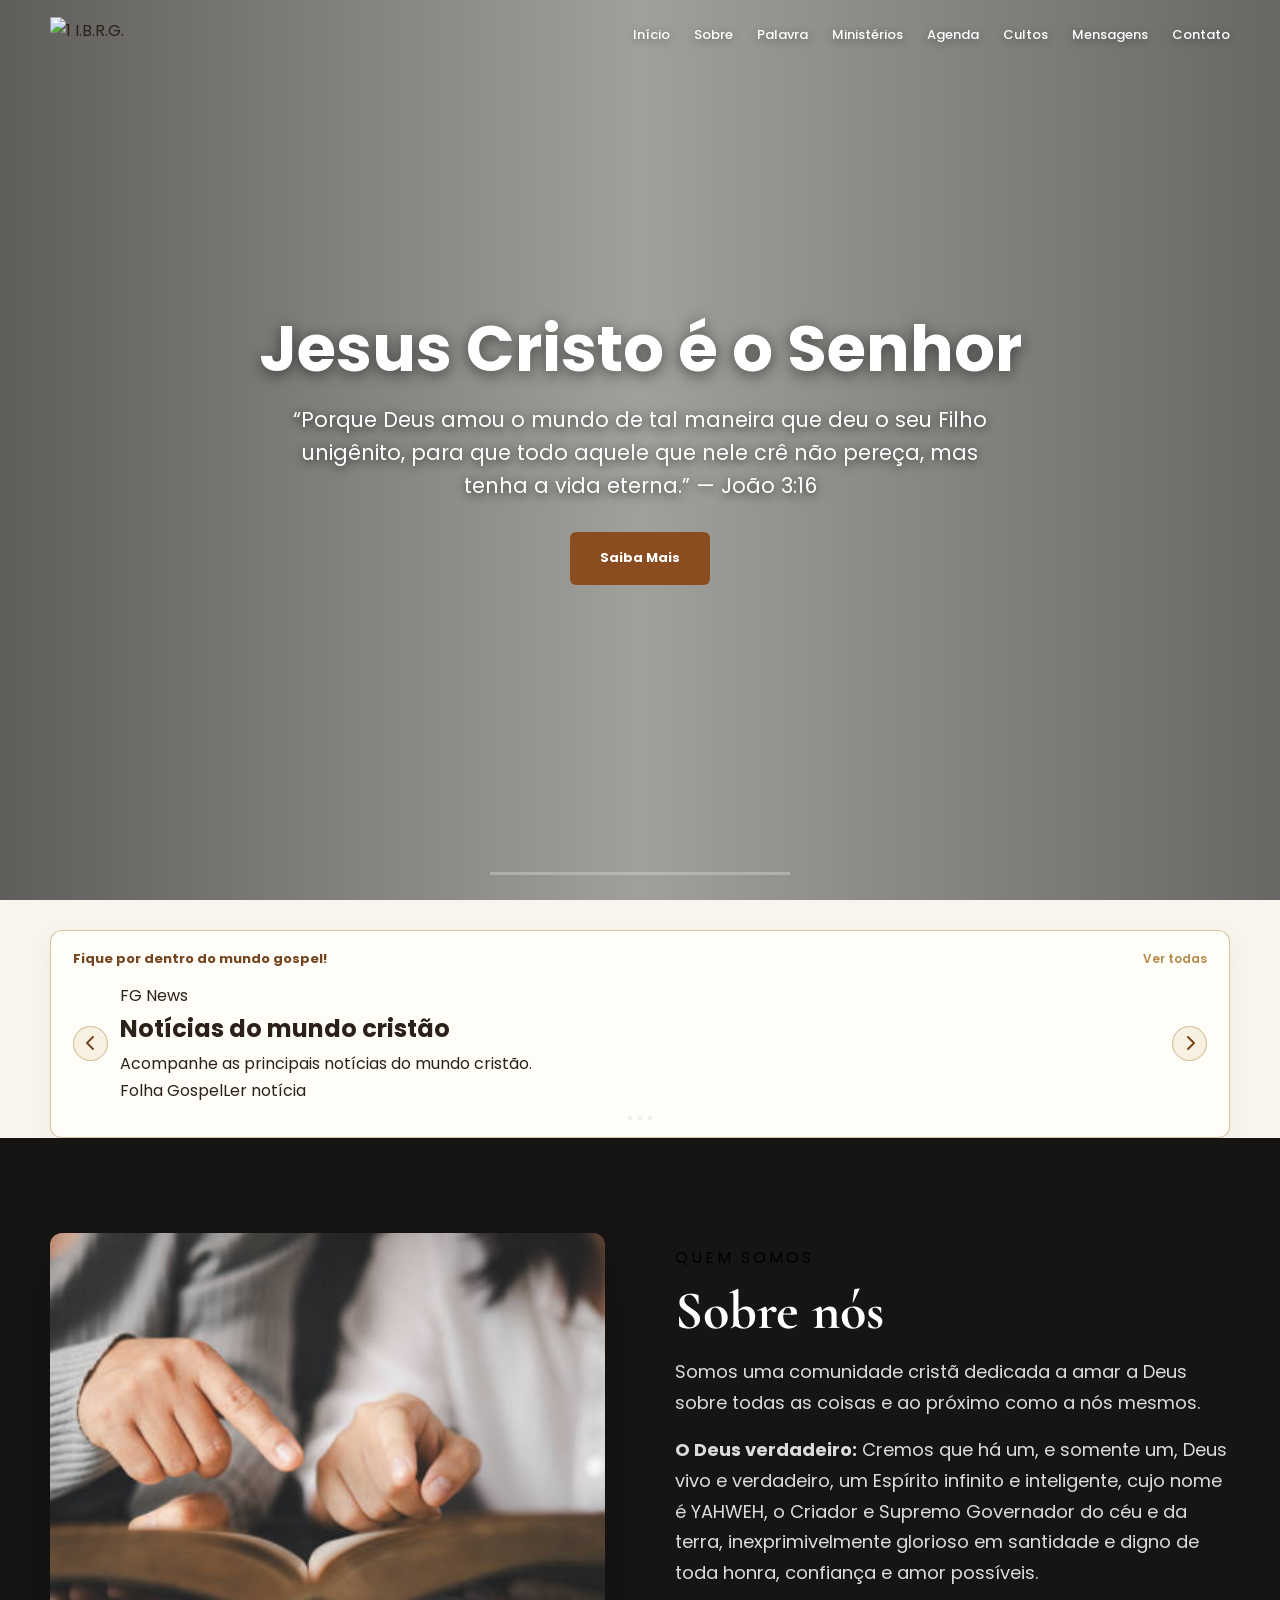
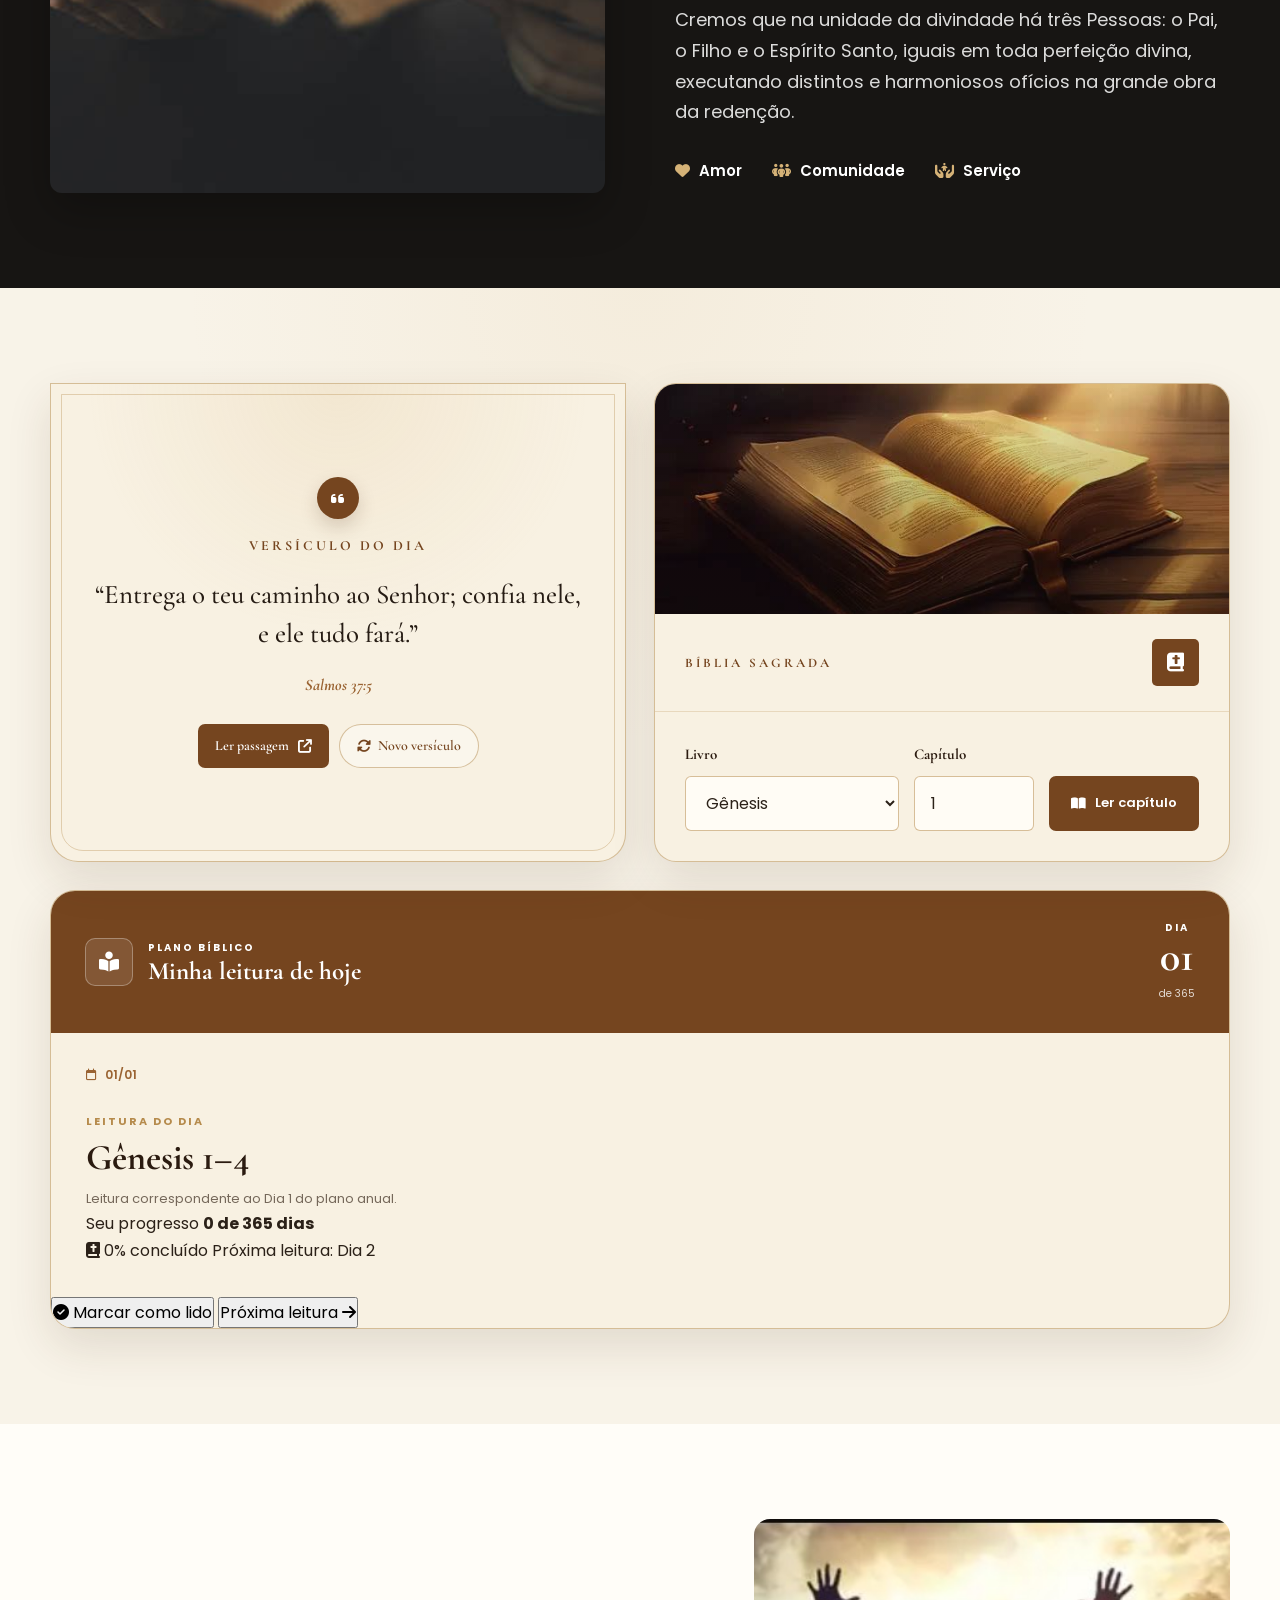
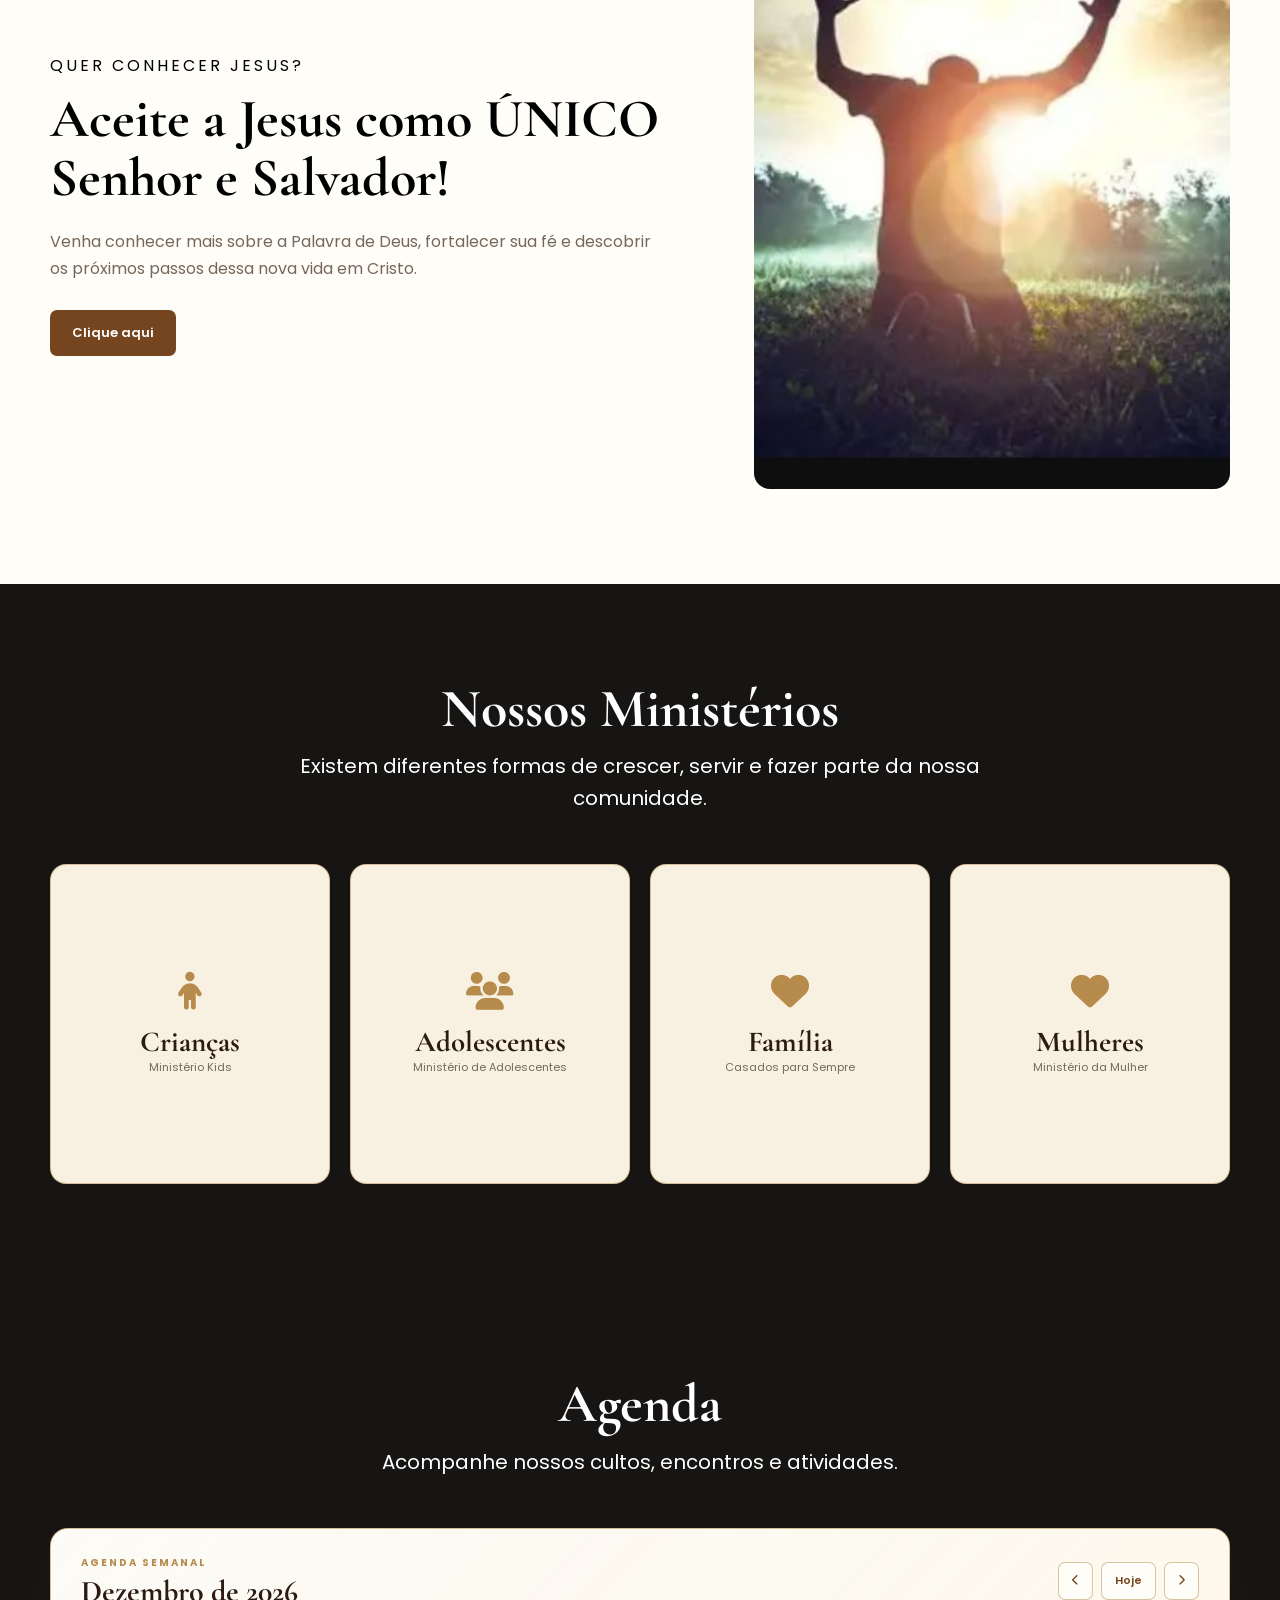
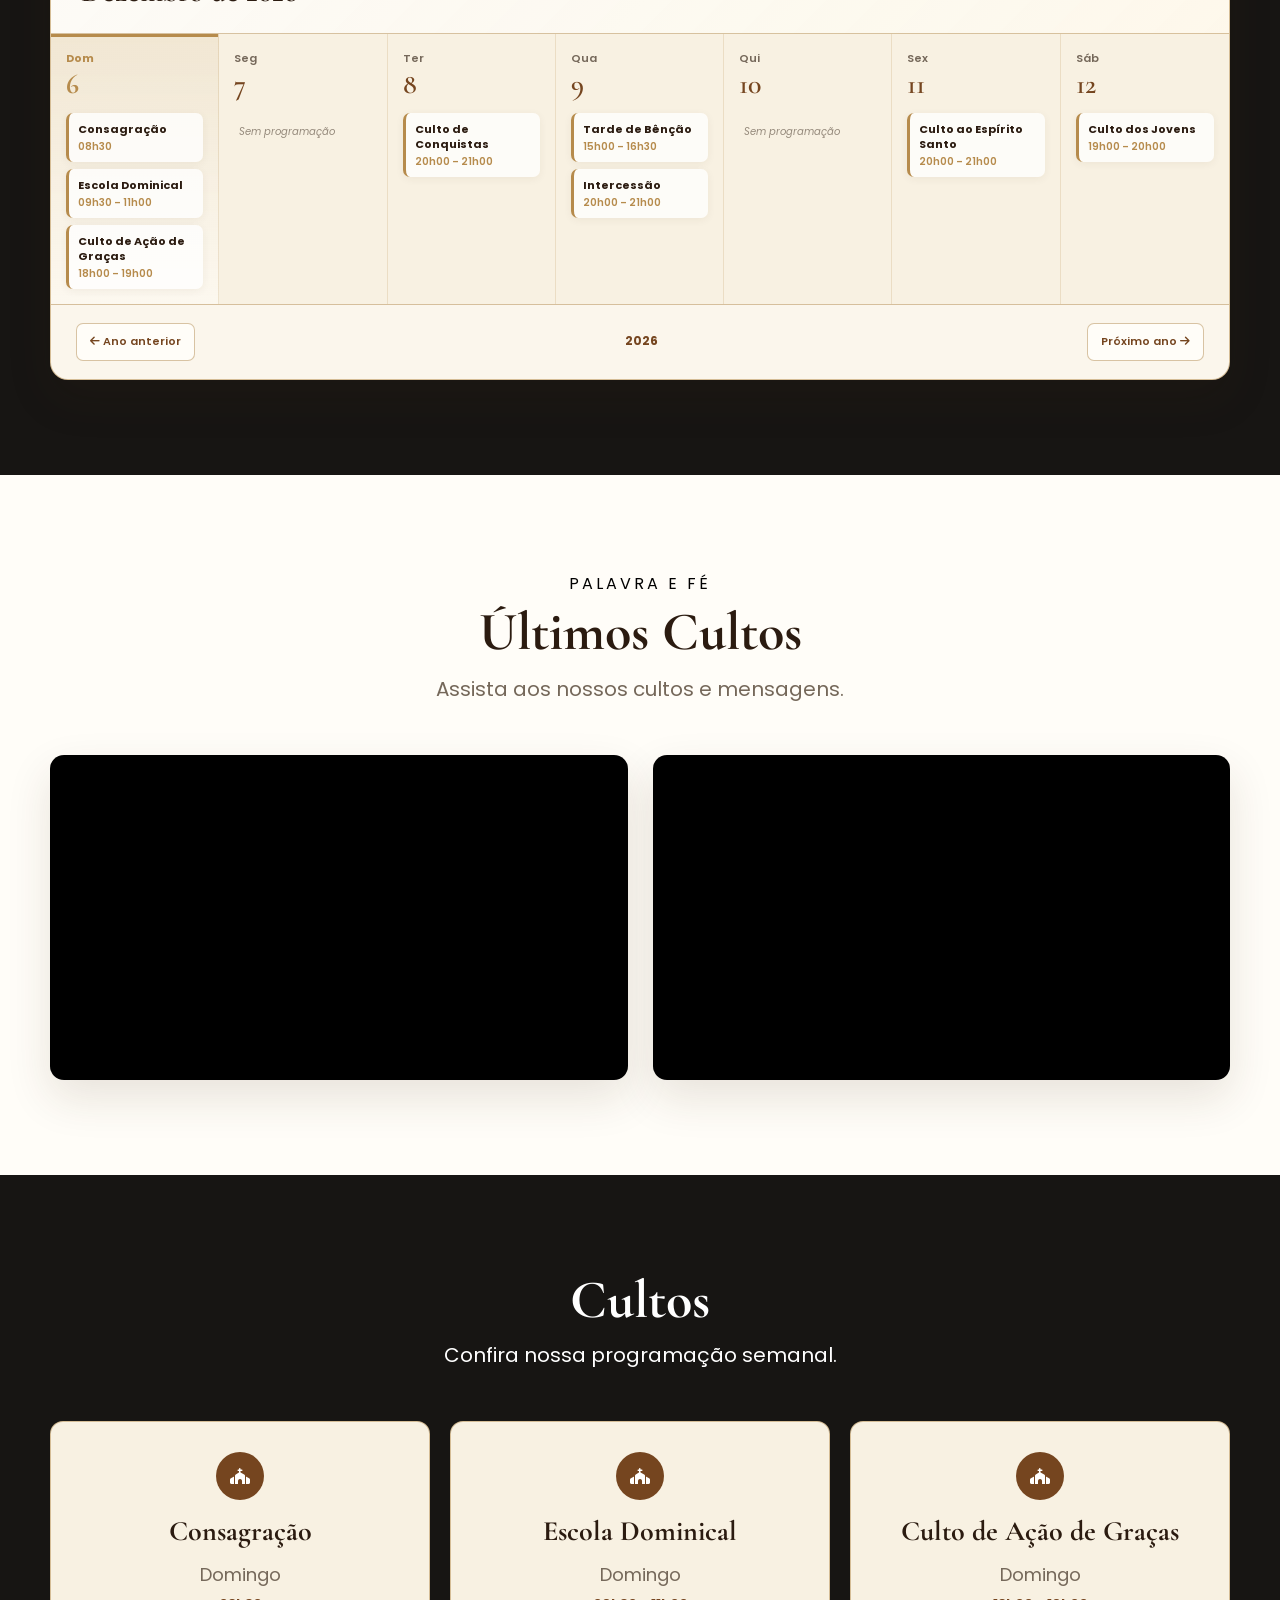
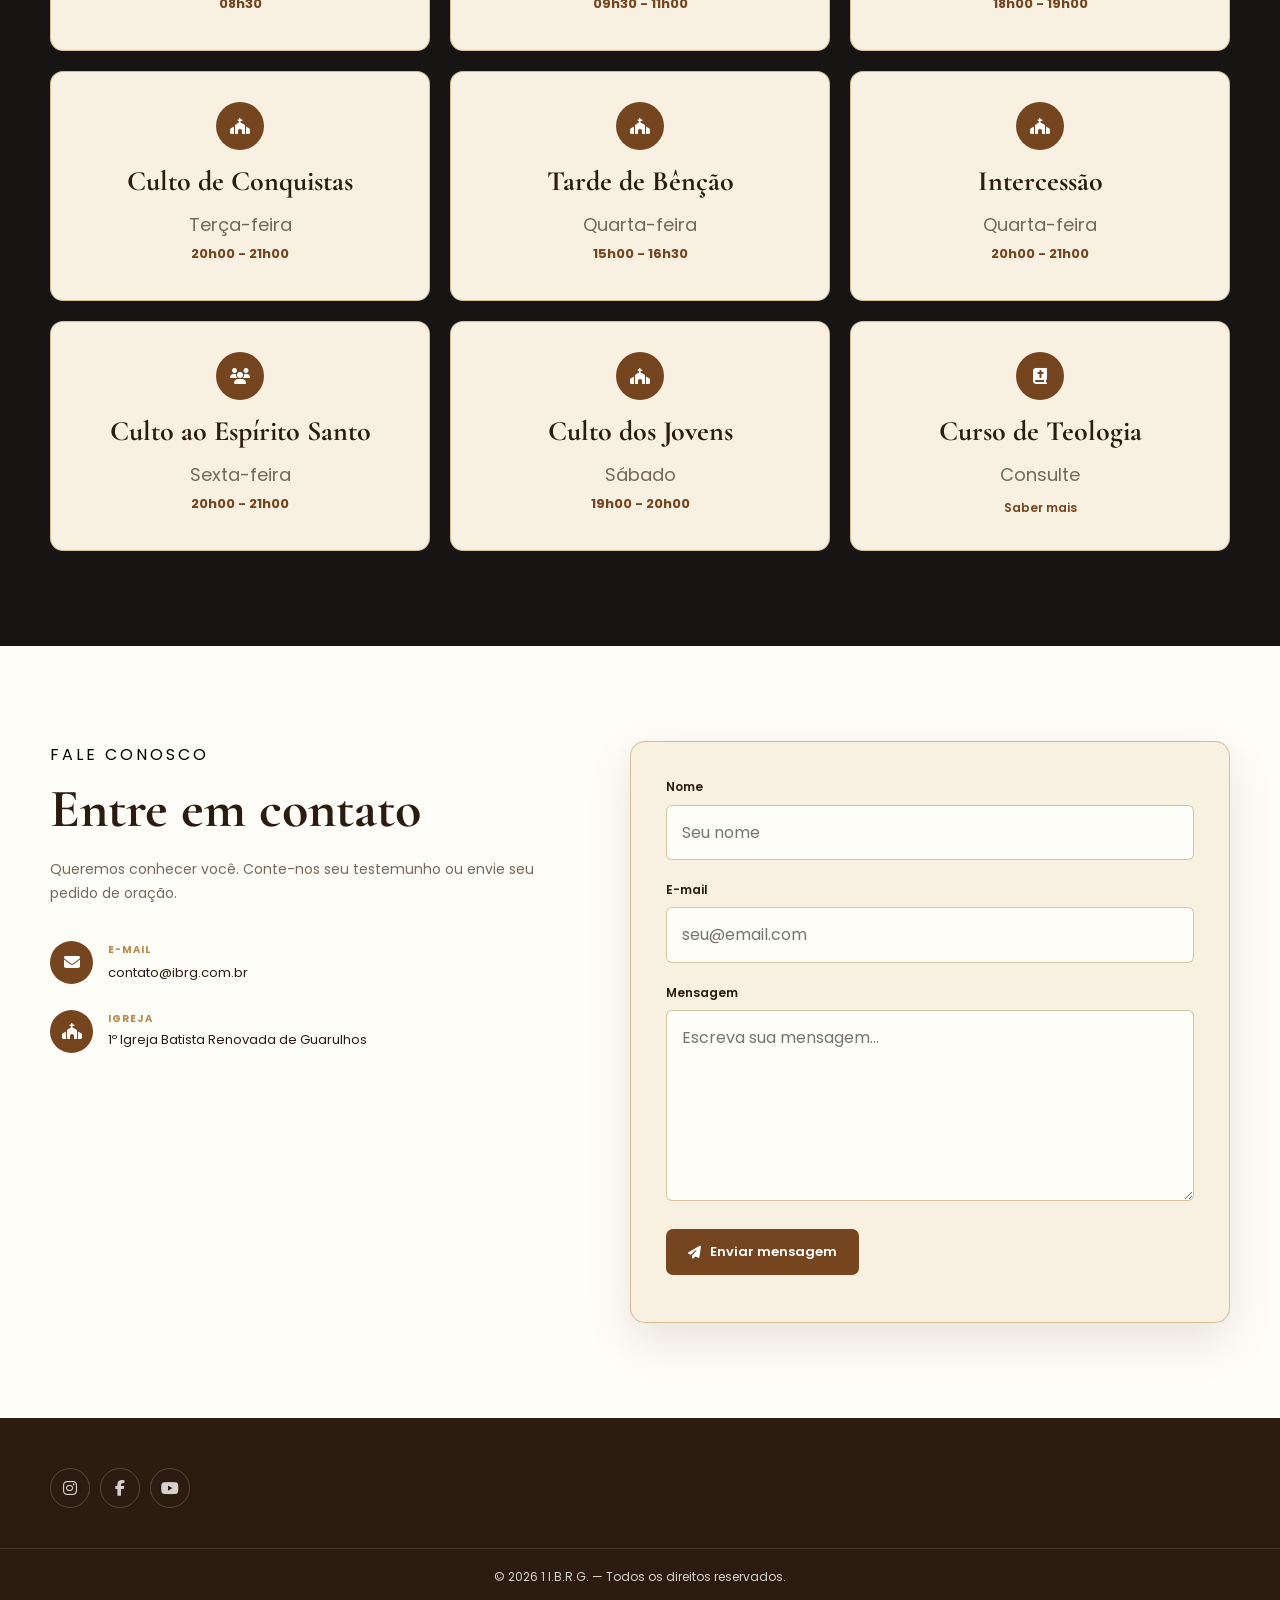
==== index.html @ 29e20631 "Update video and logo source paths in index.html" ====
<!DOCTYPE html>
<html lang="pt-BR">

<head>
<meta charset="UTF-8">
<meta name="viewport" content="width=device-width, initial-scale=1">

<meta name="description" content="1 I.B.R.G. — Uma comunidade cristã baseada no amor de Cristo.">
<meta name="theme-color" content="#17110c">
<meta name="robots" content="index, follow">

<title>1 I.B.R.G. | Igreja</title>

<link rel="preconnect" href="https://fonts.googleapis.com">
<link rel="preconnect" href="https://fonts.gstatic.com" crossorigin>

<link
    href="https://fonts.googleapis.com/css2?family=Poppins:wght@300;400;500;600;700&display=swap"
    rel="stylesheet"
>

<link
    rel="stylesheet"
    href="https://cdnjs.cloudflare.com/ajax/libs/font-awesome/6.5.2/css/all.min.css"
>

<link rel="stylesheet" href="assets/css/style.css">
</head>

<body>



<div class="welcome-bar" id="welcomeBar">
    JESUS CRISTO É O SENHOR!
</div>



<header class="header">

    <div class="container nav-container">

        <a href="#inicio" class="logo-link" aria-label="Página inicial">
            <img
                src="church/assets/images/logo.png"
                class="logo"
                alt="1 I.B.R.G."
                width="190"
                height="58"
            >
        </a>

        <nav
            class="navigation"
            id="navigation"
            aria-label="Navegação principal"
        >
            <ul>

                <li>
                    <a href="#inicio">Início</a>
                </li>

                <li>
                    <a href="#sobre">Sobre</a>
                </li>

                <li>
                    <a href="#biblia">Palavra</a>
                </li>

                <li>
                    <a href="#ministerios">Ministérios</a>
                </li>

                <li>
                    <a href="#eventos">Agenda</a>
                </li>

                <li>
                    <a href="#cultos">Cultos</a>
                </li>

                <li>
                    <a href="#mensagens">Mensagens</a>
                </li>

                <li>
                    <a href="#contato">Contato</a>
                </li>

            </ul>
        </nav>

        <button
            class="menu-toggle"
            id="menuToggle"
            type="button"
            aria-label="Abrir menu"
            aria-expanded="false"
            aria-controls="navigation"
        >
            <i class="fa-solid fa-bars" aria-hidden="true"></i>
        </button>

    </div>

</header>


<main>


<!-- =========================================================
     HERO / SLIDER COM VÍDEOS
========================================================= -->
<section class="hero-video" id="inicio" aria-label="Apresentação da igreja">

    <div class="video-background">

        <video
            class="hero-video-item active"
            id="heroVideo1"
            muted
            playsinline
            preload="auto"
            autoplay
        >
            <source src="church/assets/videos/1.mp4" type="video/mp4">
        </video>

        <video
            class="hero-video-item"
            id="heroVideo2"
            muted
            playsinline
            preload="auto"
        >
            <source src="church/assets/videos/2.mp4" type="video/mp4">
        </video>

        <video
            class="hero-video-item"
            id="heroVideo3"
            muted
            playsinline
            preload="auto"
        >
            <source src="church/assets/videos/3.mp4" type="video/mp4">
        </video>

        <div class="video-overlay"></div>

    </div>

    <div class="hero-video-content">



        <h1>Jesus Cristo é o Senhor</h1>

        <p>
            “Porque Deus amou o mundo de tal maneira que deu o seu Filho unigênito,
             para que todo aquele que nele crê não pereça, mas tenha a vida eterna.” — João 3:16
        </p>

        <a href="#sobre" class="button">
            Saiba Mais
        </a>

    </div>

    <div class="video-indicator">

        <span class="video-progress"></span>

    </div>

</section>


<!-- =========================================================
     NOTÍCIAS
========================================================= -->

<section
    class="fg-news"
    aria-labelledby="fg-news-title"
>

    <div class="fg-header">

        <strong id="fg-news-title">
            Fique por dentro do mundo gospel!
        </strong>

        <a
            href="https://folhagospel.com/c/fg-news/"
            target="_blank"
            rel="noopener noreferrer"
        >
            Ver todas
        </a>

    </div>


    <div class="fg-slider">

        <button
            class="fg-prev"
            id="fgPrev"
            type="button"
            aria-label="Notícia anterior"
        >
            <i
                class="fa-solid fa-chevron-left"
                aria-hidden="true"
            ></i>
        </button>


        <div
            id="noticia"
            aria-live="polite"
        >
            <div class="fg-loading">
                Carregando notícias...
            </div>
        </div>


        <button
            class="fg-next"
            id="fgNext"
            type="button"
            aria-label="Próxima notícia"
        >
            <i
                class="fa-solid fa-chevron-right"
                aria-hidden="true"
            ></i>
        </button>

    </div>


    <div
        id="pontos"
        class="fg-pontos"
        aria-label="Navegação das notícias"
    ></div>

</section>


<!-- =========================================================
     SOBRE
========================================================= -->

<section
    class="about section"
    id="sobre"
>

    <div class="container two-columns">

        <div class="section-image">

            <img
                src="assets/images/biblia1.jpg"
                alt="Pessoas reunidas na igreja"
                loading="lazy"
                width="800"
                height="600"
            >

        </div>


        <div class="content">

            <span class="section-label">
                Quem somos
            </span>

            <h2>
                Sobre nós
            </h2>

            <p>
                Somos uma comunidade cristã dedicada a amar a Deus
                sobre todas as coisas e ao próximo como a nós mesmos.
            </p>

            <p>
                <strong>O Deus verdadeiro:</strong>
                Cremos que há um, e somente um, Deus vivo e verdadeiro,
                um Espírito infinito e inteligente, cujo nome é YAHWEH,
                o Criador e Supremo Governador do céu e da terra,
                inexprimivelmente glorioso em santidade e digno de toda
                honra, confiança e amor possíveis.
            </p>

            <p>
                Cremos que na unidade da divindade há três Pessoas:
                o Pai, o Filho e o Espírito Santo, iguais em toda
                perfeição divina, executando distintos e harmoniosos
                ofícios na grande obra da redenção.
            </p>


            <div class="about-features">

                <div>
                    <i
                        class="fa-solid fa-heart"
                        aria-hidden="true"
                    ></i>

                    <span>
                        Amor
                    </span>
                </div>


                <div>
                    <i
                        class="fa-solid fa-people-group"
                        aria-hidden="true"
                    ></i>

                    <span>
                        Comunidade
                    </span>
                </div>


                <div>
                    <i
                        class="fa-solid fa-hands-holding-child"
                        aria-hidden="true"
                    ></i>

                    <span>
                        Serviço
                    </span>
                </div>

            </div>

        </div>

    </div>

</section>


<!-- =========================================================
     BÍBLIA
========================================================= -->

<section
    class="bible section"
    id="biblia"
>

    <div class="container">


        <!-- =================================================
             DEVOCIONAL
        ================================================== -->

        <section
            class="devotional-block"
            id="devocional"
        >

            <article class="verse-card">

                <div class="verse-icon">
                    <i
                        class="fa-solid fa-quote-left"
                        aria-hidden="true"
                    ></i>
                </div>

                <span class="verse-label">
                    Versículo do dia
                </span>

                <blockquote id="dailyVerse">
                    Carregando versículo...
                </blockquote>

                <strong id="verseReference">
                    João 3:16
                </strong>


                <div class="verse-actions">

                    <a
                        id="verseLink"
                        href="https://www.bible.com/pt/bible"
                        target="_blank"
                        rel="noopener noreferrer"
                        class="button"
                    >
                        Ler passagem

                        <i
                            class="fa-solid fa-arrow-up-right-from-square"
                            aria-hidden="true"
                        ></i>
                    </a>


                    <button
                        class="verse-refresh"
                        id="newVerse"
                        type="button"
                    >
                        <i
                            class="fa-solid fa-rotate"
                            aria-hidden="true"
                        ></i>

                        Novo versículo
                    </button>

                </div>

            </article>

        </section>


        <!-- =================================================
             LEITURA BÍBLICA
        ================================================== -->

        <section
            class="reading-block"
            id="leitura-biblica"
        >

            <article class="reader-card">

                <div class="bible-card-image">

                    <img
                        src="assets/images/biblia 2.jpeg"
                        alt="Bíblia Sagrada aberta"
                        loading="lazy"
                    >

                </div>


                <div class="reader-header">

                    <div>

                        <span class="verse-label">
                            BÍBLIA SAGRADA
                        </span>

                    </div>


                    <div class="reader-icon">

                        <i
                            class="fa-solid fa-book-bible"
                            aria-hidden="true"
                        ></i>

                    </div>

                </div>


                <div class="reader-controls">

                    <div class="reader-field">

                        <label for="bookSelect">
                            Livro
                        </label>

                        <select
                            id="bookSelect"
                            name="book"
                        >

                            <option value="GEN">Gênesis</option>
                            <option value="EXO">Êxodo</option>
                            <option value="LEV">Levítico</option>
                            <option value="NUM">Números</option>
                            <option value="DEU">Deuteronômio</option>
                            <option value="JOS">Josué</option>
                            <option value="JDG">Juízes</option>
                            <option value="RUT">Rute</option>
                            <option value="1SA">1 Samuel</option>
                            <option value="2SA">2 Samuel</option>
                            <option value="1KI">1 Reis</option>
                            <option value="2KI">2 Reis</option>
                            <option value="1CH">1 Crônicas</option>
                            <option value="2CH">2 Crônicas</option>
                            <option value="EZR">Esdras</option>
                            <option value="NEH">Neemias</option>
                            <option value="EST">Ester</option>
                            <option value="JOB">Jó</option>
                            <option value="PSA">Salmos</option>
                            <option value="PRO">Provérbios</option>
                            <option value="ECC">Eclesiastes</option>
                            <option value="SNG">Cânticos</option>
                            <option value="ISA">Isaías</option>
                            <option value="JER">Jeremias</option>
                            <option value="LAM">Lamentações</option>
                            <option value="EZK">Ezequiel</option>
                            <option value="DAN">Daniel</option>
                            <option value="HOS">Oseias</option>
                            <option value="JOL">Joel</option>
                            <option value="AMO">Amós</option>
                            <option value="OBA">Obadias</option>
                            <option value="JON">Jonas</option>
                            <option value="MIC">Miqueias</option>
                            <option value="NAH">Naum</option>
                            <option value="HAB">Habacuque</option>
                            <option value="ZEP">Sofonias</option>
                            <option value="HAG">Ageu</option>
                            <option value="ZEC">Zacarias</option>
                            <option value="MAL">Malaquias</option>
                            <option value="MAT">Mateus</option>
                            <option value="MAR">Marcos</option>
                            <option value="LUK">Lucas</option>
                            <option value="JHN">João</option>
                            <option value="ACT">Atos</option>
                            <option value="ROM">Romanos</option>
                            <option value="1CO">1 Coríntios</option>
                            <option value="2CO">2 Coríntios</option>
                            <option value="GAL">Gálatas</option>
                            <option value="EPH">Efésios</option>
                            <option value="PHP">Filipenses</option>
                            <option value="COL">Colossenses</option>
                            <option value="1TH">1 Tessalonicenses</option>
                            <option value="2TH">2 Tessalonicenses</option>
                            <option value="1TI">1 Timóteo</option>
                            <option value="2TI">2 Timóteo</option>
                            <option value="TIT">Tito</option>
                            <option value="PHM">Filemom</option>
                            <option value="HEB">Hebreus</option>
                            <option value="JAS">Tiago</option>
                            <option value="1PE">1 Pedro</option>
                            <option value="2PE">2 Pedro</option>
                            <option value="1JN">1 João</option>
                            <option value="2JN">2 João</option>
                            <option value="3JN">3 João</option>
                            <option value="JUD">Judas</option>
                            <option value="REV">Apocalipse</option>

                        </select>

                    </div>


                    <div class="reader-field chapter-field">

                        <label for="chapterInput">
                            Capítulo
                        </label>

                        <input
                            id="chapterInput"
                            name="chapter"
                            type="number"
                            min="1"
                            max="150"
                            value="1"
                            inputmode="numeric"
                        >

                    </div>


                    <button
                        id="readChapter"
                        class="button"
                        type="button"
                    >

                        <i
                            class="fa-solid fa-book-open"
                            aria-hidden="true"
                        ></i>

                        Ler capítulo

                    </button>

                </div>

            </article>


            <!-- LEITOR -->

            <article
                class="bible-reader"
                id="bibleReader"
                hidden
            >

                <div class="bible-reader-header">

                    <div>

                        <span class="verse-label">
                            Sua leitura
                        </span>

                        <h3 id="readerTitle">
                            Gênesis 1
                        </h3>

                    </div>


                    <button
                        id="closeReader"
                        type="button"
                        aria-label="Fechar leitura"
                    >

                        <i
                            class="fa-solid fa-xmark"
                            aria-hidden="true"
                        ></i>

                    </button>

                </div>


                <div
                    class="bible-reader-content"
                    id="readerResult"
                    aria-live="polite"
                >

                    <p>
                        Escolha um livro e um capítulo.
                    </p>

                </div>


                <div class="bible-reader-footer">

                    <a
                        id="externalChapterLink"
                        href="https://www.bible.com/pt/bible"
                        target="_blank"
                        rel="noopener noreferrer"
                        class="external-reading"
                    >

                        Abrir no Bible.com

                        <i
                            class="fa-solid fa-arrow-up-right-from-square"
                            aria-hidden="true"
                        ></i>

                    </a>

                </div>

            </article>

        </section>


        <!-- =================================================
             PLANO BÍBLICO ANUAL
        ================================================== -->

        <section
            class="daily-reading-section"
            id="leitura-anual"
        >

            <article class="daily-reading-card">

                <div class="daily-reading-top">

                    <div class="daily-reading-brand">

                        <div class="daily-reading-icon">

                            <i
                                class="fa-solid fa-book-open-reader"
                                aria-hidden="true"
                            ></i>

                        </div>


                        <div>

                            <span>
                                PLANO BÍBLICO
                            </span>

                            <h3>
                                Minha leitura de hoje
                            </h3>

                        </div>

                    </div>


                    <div class="daily-reading-day">

                        <span>
                            DIA
                        </span>

                        <strong id="currentReadingDay">
                            01
                        </strong>

                        <small>
                            de 365
                        </small>

                    </div>

                </div>


                <div class="daily-reading-content">

                    <div class="daily-reading-date">

                        <i
                            class="fa-regular fa-calendar"
                            aria-hidden="true"
                        ></i>

                        <span id="dailyReadingDate">
                            Leitura de hoje
                        </span>

                    </div>


                    <div class="daily-reading-passage">

                        <span>
                            LEITURA DO DIA
                        </span>

                        <h2 id="dailyReadingTitle">
                            Gênesis 1 — 3
                        </h2>

                        <p id="dailyReadingDescription">
                            Comece sua jornada pela Palavra lendo
                            a criação e os primeiros acontecimentos
                            registrados em Gênesis.
                        </p>

                    </div>


                    <div class="daily-progress">

                        <div class="daily-progress-header">

                            <span>
                                Seu progresso
                            </span>

                            <strong id="annualProgressText">
                                0 de 365 dias
                            </strong>

                        </div>


                        <div
                            class="daily-progress-bar"
                            role="progressbar"
                            aria-label="Progresso da leitura bíblica anual"
                            aria-valuemin="0"
                            aria-valuemax="365"
                            aria-valuenow="0"
                        >

                            <span
                                id="annualProgressBar"
                                style="width:0%"
                            ></span>

                        </div>


                        <div class="daily-progress-footer">

                            <span>

                                <i
                                    class="fa-solid fa-book-bible"
                                    aria-hidden="true"
                                ></i>

                                <span id="annualProgressPercent">
                                    0%
                                </span>

                                concluído

                            </span>


                            <span id="nextReadingDay">
                                Próxima leitura: Dia 1
                            </span>

                        </div>

                    </div>

                </div>


                <div class="daily-reading-actions">

                    <button
                        id="completeReading"
                        class="daily-complete-button"
                        type="button"
                    >

                        <i
                            class="fa-solid fa-circle-check"
                            aria-hidden="true"
                        ></i>

                        Marcar como lido

                    </button>


                    <button
                        id="nextReading"
                        class="daily-next-button"
                        type="button"
                    >

                        Próxima leitura

                        <i
                            class="fa-solid fa-arrow-right"
                            aria-hidden="true"
                        ></i>

                    </button>

                </div>


                <div
                    class="daily-reading-status"
                    id="dailyReadingStatus"
                    role="status"
                    aria-live="polite"
                ></div>

            </article>

        </section>

    </div>

</section>



<section
    class="hospitality section"
    id="hospitalidade"
>

    <div class="container hospitality-container">

        <div class="hospitality-text">

            <span class="section-label">
              Quer conhecer Jesus?
            </span>

            <h2>
                  Aceite a Jesus como ÚNICO Senhor e Salvador!
            </h2>

            <p>
               Venha conhecer mais sobre a Palavra de Deus, 
               fortalecer sua fé e descobrir os próximos passos dessa nova vida em Cristo.
            </p>

            <a
                <a href="assets/paginas/novoscristaos.html" class="button">
             Clique aqui
            </a>

            </a>

        </div>


        <div class="hospitality-image flip-card">

            <div class="flip-inner">

                <div class="flip-front">

                    <img
                        src="assets/images/orando.jpg"
                        alt="Equipe de hospitalidade"
                        loading="lazy"
                        width="800"
                        height="1000"
                    >   

                </div>


                <div class="flip-back">

                    <i
                        class="fa-solid fa-handshake"
                        aria-hidden="true"
                    ></i>

                    <h1>
                           
                <a href="assets/paginas/novoscristaos.html" class="button">
             Eu Aceito a JESUS!
            </a>
                    </h1>

                    <p>
                       jESUS te ama e quer cuidar de você!
                    </p>

                  

                </div>

            </div>

        </div>

    </div>

</section>


<!-- =========================================================
     MINISTÉRIOS
========================================================= -->

<section
    class="ministries section"
    id="ministerios"
>

    <div class="container">

        <div class="section-heading ministerios-heading">

        

            <h2 class="title">
                Nossos Ministérios
            </h2>

            <p>
                Existem diferentes formas de crescer, servir e fazer
                parte da nossa comunidade.
            </p>

        </div>


        <div class="flip-grid">


            <!-- CRIANÇAS -->

            <article class="flip-card">

                <div class="flip-inner">

                    <div class="flip-front">

                        <i
                            class="fa-solid fa-child"
                            aria-hidden="true"
                        ></i>

                        <h3>
                            Crianças
                        </h3>

                        <span>
                            Ministério Kids
                        </span>

                    </div>


                    <div class="flip-back">

                        <i
                            class="fa-solid fa-child"
                            aria-hidden="true"
                        ></i>

                        <h3>
                            Kids Ministry
                        </h3>

                        <p>
                            Um ambiente seguro para crianças aprenderem
                            sobre Deus de forma divertida e acolhedora.
                        </p>

                        <a
                            href="assets/images/1.jpeg"
                            target="_blank"
                            rel="noopener noreferrer"
                        >
                            Saiba mais
                        </a>

                    </div>

                </div>

            </article>


            <!-- ADOLESCENTES -->

            <article class="flip-card">

                <div class="flip-inner">

                    <div class="flip-front">

                        <i
                            class="fa-solid fa-users"
                            aria-hidden="true"
                        ></i>

                        <h3>
                            Adolescentes
                        </h3>

                        <span>
                            Ministério de Adolescentes
                        </span>

                    </div>


                    <div class="flip-back">

                        <i
                            class="fa-solid fa-users"
                            aria-hidden="true"
                        ></i>

                        <h3>
                            Ministério de Adolescentes
                        </h3>

                        <p>
                            Adolescentes crescendo na fé, na comunhão
                            e no conhecimento da Palavra.
                        </p>

                        <a
                            href="assets/images/2.jpeg"
                            target="_blank"
                            rel="noopener noreferrer"
                        >
                            Saiba mais
                        </a>

                    </div>

                </div>

            </article>


            <!-- FAMÍLIA -->

            <article class="flip-card">

                <div class="flip-inner">

                    <div class="flip-front">

                        <i
                            class="fa-solid fa-heart"
                            aria-hidden="true"
                        ></i>

                        <h3>
                            Família
                        </h3>

                        <span>
                            Casados para Sempre
                        </span>

                    </div>


                    <div class="flip-back">

                        <i
                            class="fa-solid fa-heart"
                            aria-hidden="true"
                        ></i>

                        <h3>
                            Ministério da Família
                        </h3>

                        <p>
                            Fortalecendo a vida conjugal e familiar
                            por meio dos princípios de Cristo.
                        </p>

                        <a
                            href="assets/images/3.jpeg"
                            target="_blank"
                            rel="noopener noreferrer"
                        >
                            Saiba mais
                        </a>

                    </div>

                </div>

            </article>


            <!-- MULHERES -->

            <article class="flip-card">

                <div class="flip-inner">

                    <div class="flip-front">

                        <i
                            class="fa-solid fa-heart"
                            aria-hidden="true"
                        ></i>

                        <h3>
                            Mulheres
                        </h3>

                        <span>
                            Ministério da Mulher
                        </span>

                    </div>


                    <div class="flip-back">

                        <i
                            class="fa-solid fa-heart"
                            aria-hidden="true"
                        ></i>

                        <h3>
                            Ministério da Mulher
                        </h3>

                        <p>
                            Mulheres crescendo juntas em Cristo,
                            comunhão, oração e serviço.
                        </p>

                        <a
                            href="assets/images/3.jpeg"
                            target="_blank"
                            rel="noopener noreferrer"
                        >
                            Saiba mais
                        </a>

                    </div>

                </div>

            </article>

        </div>

    </div>

</section>


<!-- =========================================================
     AGENDA
========================================================= -->

<section
    class="events section"
    id="eventos"
>

    <div class="container">

        <div class="section-heading">

         

            <h2 class="title">
                Agenda
            </h2>

            <p>
                Acompanhe nossos cultos, encontros e atividades.
            </p>

        </div>


        <div class="church-calendar">

            <div class="calendar-top">

                <div>

                    <span class="calendar-label">
                        Agenda semanal
                    </span>

                    <h3 id="calendarMonth">
                        Agosto de 2026
                    </h3>

                </div>


                <div class="calendar-actions">

                    <button
                        id="prevWeek"
                        type="button"
                        aria-label="Semana anterior"
                    >
                        <i
                            class="fa-solid fa-chevron-left"
                            aria-hidden="true"
                        ></i>
                    </button>


                    <button
                        id="todayWeek"
                        type="button"
                    >
                        Hoje
                    </button>


                    <button
                        id="nextWeek"
                        type="button"
                        aria-label="Próxima semana"
                    >
                        <i
                            class="fa-solid fa-chevron-right"
                            aria-hidden="true"
                        ></i>
                    </button>

                </div>

            </div>


            <div class="calendar-week-wrapper">

                <div class="calendar-week">

                    <div class="calendar-day">
                        <span class="day-name">Dom</span>
                        <strong class="day-number"></strong>
                        <div class="day-events"></div>
                    </div>

                    <div class="calendar-day">
                        <span class="day-name">Seg</span>
                        <strong class="day-number"></strong>
                        <div class="day-events"></div>
                    </div>

                    <div class="calendar-day">
                        <span class="day-name">Ter</span>
                        <strong class="day-number"></strong>
                        <div class="day-events"></div>
                    </div>

                    <div class="calendar-day">
                        <span class="day-name">Qua</span>
                        <strong class="day-number"></strong>
                        <div class="day-events"></div>
                    </div>

                    <div class="calendar-day">
                        <span class="day-name">Qui</span>
                        <strong class="day-number"></strong>
                        <div class="day-events"></div>
                    </div>

                    <div class="calendar-day">
                        <span class="day-name">Sex</span>
                        <strong class="day-number"></strong>
                        <div class="day-events"></div>
                    </div>

                    <div class="calendar-day">
                        <span class="day-name">Sáb</span>
                        <strong class="day-number"></strong>
                        <div class="day-events"></div>
                    </div>

                </div>

            </div>


            <div class="calendar-footer">

                <button
                    id="prevYear"
                    type="button"
                >

                    <i
                        class="fa-solid fa-arrow-left"
                        aria-hidden="true"
                    ></i>

                    Ano anterior

                </button>


                <span id="calendarYear">
                    2026
                </span>


                <button
                    id="nextYear"
                    type="button"
                >

                    Próximo ano

                    <i
                        class="fa-solid fa-arrow-right"
                        aria-hidden="true"
                    ></i>

                </button>

            </div>

        </div>

    </div>

</section>


<!-- =========================================================
     MENSAGENS / YOUTUBE
========================================================= -->

<section
    class="messages section"
    id="mensagens"
>

    <div class="container">

        <div class="section-heading">

            <span class="section-label">
                Palavra e fé
            </span>

            <h2 class="title">
                Últimos Cultos
            </h2>

            <p>
                Assista aos nossos cultos e mensagens.
            </p>

        </div>


        <div class="video-grid">


            <div class="video-wrapper">

                <iframe
                    src="https://www.youtube.com/embed/9Gxo_H6vDcs"
                    title="Culto de louvor e adoração"
                    loading="lazy"
                    allow="accelerometer; autoplay; clipboard-write; encrypted-media; gyroscope; picture-in-picture; web-share"
                    referrerpolicy="strict-origin-when-cross-origin"
                    allowfullscreen
                ></iframe>

            </div>


            <div class="video-wrapper">

                <iframe
                    src="https://www.youtube.com/embed/GiiiAd2iKQE"
                    title="Culto de louvor e adoração"
                    loading="lazy"
                    allow="accelerometer; autoplay; clipboard-write; encrypted-media; gyroscope; picture-in-picture; web-share"
                    referrerpolicy="strict-origin-when-cross-origin"
                    allowfullscreen
                ></iframe>

            </div>

        </div>

    </div>

</section>


<!-- =========================================================
     CULTOS
========================================================= -->

<section
    class="services section"
    id="cultos"
>

    <div class="container">

    <div class="section-heading cultos-heading">

        <h2 class="title">
            Cultos
        </h2>

        <p>
            Confira nossa programação semanal.
        </p>

    </div>



        <div class="services-grid">


            <article class="service-card">

                <div class="service-icon">
                    <i
                        class="fa-solid fa-church"
                        aria-hidden="true"
                    ></i>
                </div>

                <h3>
                    Consagração
                </h3>

                <p>
                    Domingo
                </p>

                <strong>
                    08h30
                </strong>

            </article>


            <article class="service-card">

                <div class="service-icon">
                    <i
                        class="fa-solid fa-church"
                        aria-hidden="true"
                    ></i>
                </div>

                <h3>
                    Escola Dominical
                </h3>

                <p>
                    Domingo
                </p>

                <strong>
                    09h30 - 11h00
                </strong>

            </article>


            <article class="service-card">

                <div class="service-icon">
                    <i
                        class="fa-solid fa-church"
                        aria-hidden="true"
                    ></i>
                </div>

                <h3>
                    Culto de Ação de Graças
                </h3>

                <p>
                    Domingo
                </p>

                <strong>
                    18h00 - 19h00
                </strong>

            </article>


            <article class="service-card">

                <div class="service-icon">
                    <i
                        class="fa-solid fa-church"
                        aria-hidden="true"
                    ></i>
                </div>

                <h3>
                    Culto de Conquistas
                </h3>

                <p>
                    Terça-feira
                </p>

                <strong>
                    20h00 - 21h00
                </strong>

            </article>


            <article class="service-card">

                <div class="service-icon">
                    <i
                        class="fa-solid fa-church"
                        aria-hidden="true"
                    ></i>
                </div>

                <h3>
                    Tarde de Bênção
                </h3>

                <p>
                    Quarta-feira
                </p>

                <strong>
                    15h00 - 16h30
                </strong>

            </article>


            <article class="service-card">

                <div class="service-icon">
                    <i
                        class="fa-solid fa-church"
                        aria-hidden="true"
                    ></i>
                </div>

                <h3>
                    Intercessão
                </h3>

                <p>
                    Quarta-feira
                </p>

                <strong>
                    20h00 - 21h00
                </strong>

            </article>


            <article class="service-card">

                <div class="service-icon">
                    <i
                        class="fa-solid fa-users"
                        aria-hidden="true"
                    ></i>
                </div>

                <h3>
                    Culto ao Espírito Santo
                </h3>

                <p>
                    Sexta-feira
                </p>

                <strong>
                    20h00 - 21h00
                </strong>

            </article>


            <article class="service-card">

                <div class="service-icon">
                    <i
                        class="fa-solid fa-church"
                        aria-hidden="true"
                    ></i>
                </div>

                <h3>
                    Culto dos Jovens
                </h3>

                <p>
                    Sábado
                </p>

                <strong>
                    19h00 - 20h00
                </strong>

            </article>


            <article class="service-card">

                <div class="service-icon">
                    <i
                        class="fa-solid fa-book-bible"
                        aria-hidden="true"
                    ></i>
                </div>

                <h3>
                    Curso de Teologia
                </h3>

                <p>
                    Consulte
                </p>

                <a href="#contato">
                    Saber mais
                </a>

            </article>

        </div>

    </div>

</section>


<!-- =========================================================
     CONTATO
========================================================= -->

<section
    class="contact section"
    id="contato"
>

    <div class="container contact-container">


        <div class="contact-info">

            <span class="section-label">
                Fale conosco
            </span>

            <h2>
                Entre em contato
            </h2>

            <p>
                Queremos conhecer você. Conte-nos seu testemunho
                ou envie seu pedido de oração.
            </p>


            <div class="contact-item">

                <i
                    class="fa-solid fa-envelope"
                    aria-hidden="true"
                ></i>

                <div>

                    <span>
                        E-mail
                    </span>

                    <a href="mailto:contato@ibrg.com.br">
                        contato@ibrg.com.br
                    </a>

                </div>

            </div>


            <div class="contact-item">

                <i
                    class="fa-solid fa-church"
                    aria-hidden="true"
                ></i>

                <div>

                    <span>
                        Igreja
                    </span>

                    <p>
                        1º Igreja Batista Renovada de Guarulhos
                    </p>

                </div>

            </div>

        </div>


        <form
            class="contact-form"
            id="contactForm"
        >

            <div class="form-group">

                <label for="name">
                    Nome
                </label>

                <input
                    id="name"
                    name="name"
                    type="text"
                    placeholder="Seu nome"
                    autocomplete="name"
                    required
                >

            </div>


            <div class="form-group">

                <label for="email">
                    E-mail
                </label>

                <input
                    id="email"
                    name="email"
                    type="email"
                    placeholder="seu@email.com"
                    autocomplete="email"
                    required
                >

            </div>


            <div class="form-group">

                <label for="message">
                    Mensagem
                </label>

                <textarea
                    id="message"
                    name="message"
                    rows="6"
                    placeholder="Escreva sua mensagem..."
                    required
                ></textarea>

            </div>


            <button
                class="button"
                type="submit"
            >

                <i
                    class="fa-solid fa-paper-plane"
                    aria-hidden="true"
                ></i>

                Enviar mensagem

            </button>


            <p
                class="form-message"
                id="formMessage"
                role="status"
                aria-live="polite"
            ></p>

        </form>

    </div>

</section>

</main>


<!-- =========================================================
     FOOTER
========================================================= -->

<footer class="footer">

    <div class="container footer-container">

        <div class="footer-social">

            <a
                href="#"
                aria-label="Instagram"
            >
                <i
                    class="fa-brands fa-instagram"
                    aria-hidden="true"
                ></i>
            </a>


            <a
                href="#"
                aria-label="Facebook"
            >
                <i
                    class="fa-brands fa-facebook-f"
                    aria-hidden="true"
                ></i>
            </a>


            <a
                href="#"
                aria-label="YouTube"
            >
                <i
                    class="fa-brands fa-youtube"
                    aria-hidden="true"
                ></i>
            </a>

        </div>

    </div>


    <div class="footer-bottom">

        <p>
            ©
            <span id="year"></span>
            1 I.B.R.G. — Todos os direitos reservados.
        </p>

    </div>

</footer>



<script
    src="assets/js/script.js" defer ></script>

</body>
</html>
---- assets/css/style.css ----
@import url('https://fonts.googleapis.com/css2?family=Cormorant+Garamond:wght@400;500;600;700&family=Poppins:wght@300;400;500;600;700&display=swap');

/* =========================================================
   1. VARIÁVEIS
   ========================================================= */

:root {
    /* Cores */
    --brown-dark: #2b1b10;
    --brown: #75451f;
    --brown-light: #9a6332;

    --gold: #b68b4c;
    --gold-light: #d5b277;

    --cream: #f8f1e2;
    --cream-light: #fffdf8;
    --cream-dark: #eee3cc;

    --text: #2b2118;
    --text-light: #75685a;

    --dark-section: #171513;

    --white: #ffffff;
    --black: #000000;

    /* Bordas */
    --border: rgba(168, 124, 59, 0.45);
    --border-light: rgba(182, 139, 76, 0.2);

    /* Sombras */
    --shadow: 0 18px 45px rgba(65, 42, 20, 0.12);
    --shadow-hover: 0 24px 55px rgba(65, 42, 20, 0.18);

    /* Layout */
    --container: 1180px;
    --container-padding: 40px;
    --radius: 18px;
    --radius-small: 8px;
    --transition: 0.3s ease;

    /* Tipografia */
    --font-body: 'Poppins', sans-serif;
    --font-display: 'Cormorant Garamond', serif;
}


/* =========================================================
   2. RESET / BASE
   ========================================================= */

*,
*::before,
*::after {
    margin: 0;
    padding: 0;
    box-sizing: border-box;
}

html {
    scroll-behavior: smooth;
}

body {
    min-width: 320px;

    overflow-x: hidden;

    background: #f8f5ef;
    color: var(--text);

    font-family: var(--font-body);
    line-height: 1.7;
}

img,
video,
iframe {
    display: block;
    max-width: 100%;
}

img {
    height: auto;
}

button,
input,
select,
textarea {
    font: inherit;
}

button {
    cursor: pointer;
}

a {
    color: inherit;
    text-decoration: none;
}

ul,
ol {
    list-style: none;
}

section {
    scroll-margin-top: 90px;
}

button,
a,
input,
select,
textarea {
    -webkit-tap-highlight-color: transparent;
}


/* =========================================================
   3. CONTAINER
   ========================================================= */

.container {
    width: min(var(--container), calc(100% - var(--container-padding)));
    margin-inline: auto;
}


/* =========================================================
   4. ACESSIBILIDADE
   ========================================================= */

:focus-visible {
    outline: 3px solid rgba(182, 139, 76, 0.55);
    outline-offset: 3px;
}

@media (prefers-reduced-motion: reduce) {
    html {
        scroll-behavior: auto;
    }

    *,
    *::before,
    *::after {
        animation-duration: 0.01ms !important;
        animation-iteration-count: 1 !important;
        scroll-behavior: auto !important;
        transition-duration: 0.01ms !important;
    }
}


/* =========================================================
   5. WELCOME BAR
   ========================================================= */

.welcome-bar {
    position: absolute;
    top: 0;
    left: 0;

    width: 100%;
    padding: 6px 15px;

    background: transparent;
    color: var(--white);

    text-align: center;

    font-size: 10px;
    font-weight: 600;
    letter-spacing: 2px;

    z-index: 1001;

    text-shadow: 0 2px 8px rgba(0, 0, 0, 0.5);

    animation: welcomeBarFade 4s ease forwards;
}

@keyframes welcomeBarFade {

    0% {
        opacity: 0;
        visibility: hidden;
    }

    15% {
        opacity: 1;
        visibility: visible;
    }

    70% {
        opacity: 1;
        visibility: visible;
    }

    100% {
        opacity: 0;
        visibility: hidden;
    }
}




/* =========================================================
   6. HEADER / NAVEGAÇÃO — TRANSPARENTE SOBRE O HERO
   ========================================================= */

.header {
    position: absolute;
    top: 0;
    left: 0;

    width: 100%;

    z-index: 1000;

    background: transparent;



    backdrop-filter: none;
    -webkit-backdrop-filter: none;

    transition:
        background 0.3s ease,
        backdrop-filter 0.3s ease;
}

.nav-container {
    min-height: 68px;

    display: flex;
    align-items: center;
    justify-content: space-between;

    gap: 30px;
}

.logo {
    width: 110px;
    height: auto;

    flex-shrink: 0;
}

.navigation ul {
    display: flex;
    align-items: center;

    gap: 24px;
}

.navigation a {
    position: relative;

    display: inline-block;

    color: var(--white);

    font-size: 13px;
    font-weight: 500;

    text-shadow: 0 2px 8px rgba(0, 0, 0, 0.35);

    transition: color var(--transition);
}

.navigation a::after {
    content: '';

    position: absolute;
    left: 0;
    bottom: -7px;

    width: 0;
    height: 2px;

    background: var(--gold);

    transition: width var(--transition);
}

.navigation a:hover {
    color: var(--gold-light);
}

.navigation a:hover::after {
    width: 100%;
}

.menu-toggle {
    display: none;

    width: 42px;
    height: 42px;

    align-items: center;
    justify-content: center;

    border: 1px solid rgba(255, 255, 255, 0.35);
    border-radius: var(--radius-small);

    background: rgba(0, 0, 0, 0.15);
    color: var(--white);
}



/* =========================================================
   7. BOTÕES
   ========================================================= */

.button {
    display: inline-flex;
    align-items: center;
    justify-content: center;

    gap: 9px;

    min-height: 46px;
    padding: 11px 22px;

    border: 0;
    border-radius: 7px;

    background: var(--brown);
    color: var(--white);

    font-size: 13px;
    font-weight: 600;

    transition:
        background var(--transition),
        transform var(--transition),
        box-shadow var(--transition);
}

.button:hover {
    background: var(--brown-dark);

    transform: translateY(-2px);

    box-shadow: 0 8px 20px rgba(79, 45, 20, 0.2);
}


/* =========================================================
   8. HERO / SLIDER
   ========================================================= */

.hero {
    position: relative;

    height: min(700px, calc(100vh - 120px));
    min-height: 560px;

    overflow: hidden;
}

.slides {
    position: relative;

    width: 100%;
    height: 100%;
}

.slide {
    position: absolute;
    inset: 0;

    display: flex;
    align-items: center;

    background-position: center;
    background-size: cover;

    opacity: 0;
    visibility: hidden;

    transition: opacity 0.8s ease;
}

.slide.active {
    opacity: 1;
    visibility: visible;
}

.overlay {
    position: absolute;
    inset: 0;

    background:
        linear-gradient(
            90deg,
            rgba(22, 13, 7, 0.78),
            rgba(22, 13, 7, 0.40),
            rgba(22, 13, 7, 0.12)
        );
}

.hero-content {
    position: relative;
    z-index: 2;

    width: min(720px, calc(100% - 40px));
    margin-inline: auto;

    color: var(--white);
}

.hero-label {
    display: block;

    margin-bottom: 10px;

    color: var(--white);

    font-size: 16px;
    font-weight: 400;
    letter-spacing: 3px;

    text-transform: uppercase;
}

.hero h1 {
    max-width: 760px;

    margin-bottom: 18px;

    color: var(--white);

    font-family: var(--font-display);
    font-size: clamp(45px, 6vw, 76px);
    font-weight: 600;
    line-height: 1.05;
}

.hero p {
    max-width: 580px;

    margin-bottom: 30px;

    color: var(--white);

    font-size: 17px;
}


/* =========================================================
   HERO COM 3 VÍDEOS EM BACKGROUND
   ========================================================= */

.hero-video {
    position: relative;
    width: 100%;
    min-height: 100vh;
    height: 100vh;

    overflow: hidden;

    display: flex;
    align-items: center;
    justify-content: center;

    isolation: isolate;
}

/* Área que contém os vídeos */
.video-background {
    position: absolute;
    inset: 0;

    width: 100%;
    height: 100%;

    overflow: hidden;

    z-index: -2;
}

/* Cada vídeo ocupa absolutamente toda a tela */
.hero-video-item {
    position: absolute;
    inset: 0;

    width: 100%;
    height: 100%;

    min-width: 100%;
    min-height: 100%;

    object-fit: cover;
    object-position: center center;

    display: block;

    opacity: 0;

    transition: opacity 1s ease-in-out;

    z-index: 0;
}

/* Vídeo atualmente ativo */
.hero-video-item.active {
    opacity: 1;
}

/* Escurecimento do vídeo */
.video-overlay {
    position: absolute;
    inset: 0;

    width: 100%;
    height: 100%;

    z-index: 5;

    background:
        linear-gradient(
            90deg,
            rgba(0, 0, 0, 0.62) 0%,
            rgba(0, 0, 0, 0.35) 50%,
            rgba(0, 0, 0, 0.58) 100%
        );

    pointer-events: none;
}

/* =========================================================
   CONTEÚDO CENTRALIZADO
   ========================================================= */

.hero-video-content {
    position: relative;

    z-index: 10;

    width: min(1100px, 90%);

    margin: 0 auto;

    text-align: center;

    color: #fff;

    display: flex;
    flex-direction: column;
    align-items: center;
    justify-content: center;
}

.hero-video-content .hero-label {
    display: block;

    margin-bottom: 18px;

    font-size: 1rem;
    font-weight: 700;

    letter-spacing: 0.25em;

    color: #fff;
}

.hero-video-content h1 {
    max-width: 1000px;

    margin: 0 auto 20px;

    color: #fff;

    font-size: clamp(2.2rem, 5vw, 4.8rem);

    line-height: 1.05;

    text-align: center;

    text-shadow:
        0 3px 15px rgba(0, 0, 0, 0.55);
}

.hero-video-content p {
    max-width: 700px;

    margin: 0 auto 30px;

    color: #fff;

    font-size: clamp(1rem, 2vw, 1.3rem);

    line-height: 1.6;

    text-align: center;

    text-shadow:
        0 2px 10px rgba(0, 0, 0, 0.7);
}

/* =========================================================
   BOTÃO
   ========================================================= */

.hero-video-content .button {
    display: inline-flex;

    align-items: center;
    justify-content: center;

    padding: 15px 30px;

    color: #fff;

    background: #8b4d1f;

    border-radius: 6px;

    text-decoration: none;

    font-weight: 700;

    transition:
        transform 0.3s ease,
        background 0.3s ease;
}

.hero-video-content .button:hover {
    background: #a9612b;

    transform: translateY(-2px);
}

/* =========================================================
   INDICADOR
   ========================================================= */

.video-indicator {
    position: absolute;

    bottom: 25px;
    left: 50%;

    transform: translateX(-50%);

    width: min(300px, 70%);

    height: 3px;

    background: rgba(255, 255, 255, 0.25);

    z-index: 20;

    overflow: hidden;
}

.video-progress {
    display: block;

    width: 0;
    height: 100%;

    background: #fff;
}


/* =========================================================
   CELULAR
   ========================================================= */

@media (max-width: 768px) {

    .hero-video {
        min-height: 100svh;
        height: 100svh;
    }

    .hero-video-content {
        width: 90%;
    }

    .hero-video-content h1 {
        font-size: clamp(2rem, 10vw, 3.2rem);
    }

    .hero-video-content p {
        font-size: 1rem;
    }

    .hero-video-item {
        object-position: center center;
    }
}


/* =========================================================
   ACESSIBILIDADE
   ========================================================= */

@media (prefers-reduced-motion: reduce) {

    .hero-video-item {
        transition: none;
    }
}


/* =========================================================
   10. CONTROLES DO SLIDER
   ========================================================= */

.slider-button {
    position: absolute;
    top: 50%;
    z-index: 5;

    width: 46px;
    height: 46px;

    border: 1px solid rgba(255, 255, 255, 0.5);
    border-radius: 50%;

    background: rgba(0, 0, 0, 0.2);
    color: var(--white);

    transform: translateY(-50%);

    transition: var(--transition);
}

.slider-button:hover {
    background: var(--brown);
}

.slider-button.prev {
    left: 25px;
}

.slider-button.next {
    right: 25px;
}

.slider-dots {
    position: absolute;
    bottom: 28px;
    left: 50%;
    z-index: 5;

    display: flex;
    gap: 8px;

    transform: translateX(-50%);
}

.dot {
    width: 9px;
    height: 9px;
    padding: 0;

    border: 0;
    border-radius: 50%;

    background: rgba(255, 255, 255, 0.45);
}

.dot.active {
    background: var(--white);
}


/* =========================================================
   11. NOTÍCIAS
   ========================================================= */

.fg-news {
    width: min(var(--container), calc(100% - var(--container-padding)));

    margin: 30px auto 0;
    padding: 17px 22px;

    border: 1px solid var(--border);
    border-radius: 12px;

    background: var(--cream-light);

    box-shadow: 0 8px 25px rgba(60, 40, 20, 0.06);
}

.fg-header {
    display: flex;
    align-items: center;
    justify-content: space-between;

    gap: 20px;

    margin-bottom: 12px;
}

.fg-header strong {
    color: var(--brown);
    font-size: 13px;
}

.fg-header a {
    color: var(--gold);

    font-size: 12px;
    font-weight: 600;
}

.fg-slider {
    display: flex;
    align-items: center;

    gap: 12px;
}

.fg-prev,
.fg-next {
    flex: 0 0 35px;

    width: 35px;
    height: 35px;

    border: 1px solid var(--border);
    border-radius: 50%;

    background: var(--cream);
    color: var(--brown);
}

#noticia {
    flex: 1;
    min-width: 0;
}

.fg-loading {
    color: var(--text-light);

    font-size: 12px;
    text-align: center;
}

.fg-pontos {
    display: flex;
    justify-content: center;

    gap: 6px;

    margin-top: 12px;
}


/* =========================================================
   12. SEÇÕES
   ========================================================= */

.section {
    padding: 95px 0;
}

.section-label {
    display: block;

    margin-bottom: 10px;

    color: var(--black);

    font-size: 16px;
    font-weight: 400;
    letter-spacing: 3px;

    text-transform: uppercase;
}

.section-heading {
    max-width: 700px;

    margin: 0 auto 50px;

    text-align: center;
}

.section-heading .section-label {
    margin-bottom: 5px;
}

.section-heading h2 {
    color: var(--brown-dark);

    font-family: var(--font-display);
    font-size: clamp(38px, 5vw, 54px);
    line-height: 1.1;
}

.section-heading p {
    margin-top: 12px;

    font-size: 20px;
    line-height: 1.6;
}


/* =========================================================
   13. SEÇÕES ESCURAS
   ========================================================= */

.about,
.ministries,
.events,
.services {
    background: var(--dark-section);
}

.about .section-heading h2,
.ministries .section-heading h2,
.events .section-heading h2,
.services .section-heading h2 {
    color: var(--white);
}

.ministries .section-heading p,
.events .section-heading p,
.services .section-heading p {
    color: var(--white);
}


/* =========================================================
   14. SEÇÕES CLARAS
   ========================================================= */

.hospitality,
.messages,
.contact {
    background: var(--cream-light);
}

.bible {
    background:
        radial-gradient(
            circle at top,
            rgba(213, 178, 119, 0.10),
            transparent 35%
        ),
        #f8f3e8;
}

.services .section-heading p {
    color: var(--white);
}

.messages .section-heading p {
    color: var(--text-light);
}

.services .section-heading h2,
.services .section-heading .section-label {
    color: var(--white);
}


/* =========================================================
   15. SOBRE
   ========================================================= */

.two-columns {
    display: grid;

    grid-template-columns: repeat(2, minmax(0, 1fr));

    align-items: center;

    gap: 70px;
}

.about .content h2 {
    color: var(--white);

    font-family: var(--font-display);
    font-size: clamp(38px, 5vw, 54px);
    line-height: 1.1;
}

.about .content p {
    margin-top: 17px;

    color: rgba(255, 255, 255, 0.85);

    font-size: 18px;
}

.section-image img {
    width: 100%;
    height: 560px;

    object-fit: cover;

    border-radius: 12px;

    box-shadow: 0 18px 45px rgba(0, 0, 0, 0.25);
}

.about-features {
    display: flex;
    flex-wrap: wrap;

    gap: 20px 30px;

    margin-top: 30px;
}

.about-features div {
    display: flex;
    align-items: center;

    gap: 9px;

    color: var(--white);

    font-size: 15px;
    font-weight: 600;
}

.about-features i {
    color: var(--gold-light);
}


/* =========================================================
   16. BÍBLIA — ESTRUTURA
   ========================================================= */

.bible > .container {
    display: grid;

    grid-template-columns: repeat(2, minmax(0, 1fr));

    align-items: stretch;

    gap: 28px;
}

.devotional-block,
.reading-block {
    display: contents;
}


/* =========================================================
   17. BÍBLIA — VERSÍCULO
   ========================================================= */

.verse-card {
    position: relative;

    grid-column: 1;

    min-height: 430px;
    padding: 38px 42px;

    overflow: hidden;

    display: flex;
    flex-direction: column;
    align-items: center;
    justify-content: center;

    border: 1px solid var(--border);
    border-radius: 0 0 28px 28px;

    background:
        radial-gradient(
            circle at top center,
            rgba(213, 178, 119, 0.16),
            transparent 45%
        ),
        var(--cream);

    box-shadow: var(--shadow);

    text-align: center;

    transition:
        transform var(--transition),
        box-shadow var(--transition),
        border-color var(--transition);
}

.verse-card:hover {
    transform: translateY(-5px);

    border-color: rgba(182, 139, 76, 0.45);

    box-shadow:
        0 18px 45px rgba(50, 32, 18, 0.14);
}

.verse-card::before {
    content: '';

    position: absolute;
    inset: 10px;

    border: 1px solid rgba(182, 139, 76, 0.35);
    border-radius: 0 0 22px 22px;

    pointer-events: none;

    transition: border-color var(--transition);
}

.verse-card:hover::before {
    border-color: rgba(182, 139, 76, 0.55);
}

.verse-card::after {
    content: '';

    position: absolute;
    top: -120px;
    left: -120px;

    width: 240px;
    height: 240px;

    border-radius: 50%;

    background: rgba(255, 255, 255, 0.18);

    opacity: 0;

    pointer-events: none;

    transition:
        opacity 0.4s ease,
        transform 0.6s ease;
}

.verse-card:hover::after {
    opacity: 1;
    transform: translate(45px, 45px);
}


/* =========================================================
   18. BÍBLIA — ELEMENTOS DO VERSÍCULO
   ========================================================= */

.verse-icon {
    position: relative;
    z-index: 1;

    width: 42px;
    height: 42px;

    margin-bottom: 15px;

    display: flex;
    align-items: center;
    justify-content: center;

    border-radius: 50%;

    background: var(--brown);
    color: var(--white);

    font-size: 15px;

    box-shadow: 0 8px 18px rgba(80, 45, 20, 0.18);

    transition: var(--transition);
}

.verse-card:hover .verse-icon {
    transform: translateY(-3px) scale(1.05);
    background: var(--brown-dark);
}

.verse-label {
    position: relative;
    z-index: 1;

    display: block;

    color: var(--brown);

    font-family: var(--font-display);
    font-size: 14px;
    font-weight: 700;
    letter-spacing: 3px;

    text-transform: uppercase;
}

.verse-card:hover .verse-label {
    color: var(--gold);
}

.verse-card blockquote {
    position: relative;
    z-index: 1;

    max-width: 580px;

    margin: 18px auto;

    color: #261c14;

    font-family: var(--font-display);
    font-size: clamp(23px, 2.1vw, 30px);
    font-weight: 500;
    line-height: 1.45;
}

.verse-card > strong {
    position: relative;
    z-index: 1;

    color: var(--brown-light);

    font-family: var(--font-display);
    font-size: 16px;
    font-style: italic;
}


/* =========================================================
   19. BÍBLIA — AÇÕES
   ========================================================= */

.verse-actions {
    position: relative;
    z-index: 1;

    display: flex;
    flex-wrap: wrap;
    justify-content: center;

    gap: 10px;

    margin-top: 25px;
}

.verse-actions .button {
    min-height: 40px;
    padding: 9px 17px;

    font-family: var(--font-display);
    font-size: 14px;
}

.verse-refresh {
    display: inline-flex;
    align-items: center;
    justify-content: center;

    gap: 7px;

    min-height: 40px;
    padding: 9px 17px;

    border: 1px solid var(--border);
    border-radius: 22px;

    background: rgba(255, 255, 255, 0.35);
    color: var(--brown);

    font-family: var(--font-display);
    font-size: 14px;
    font-weight: 600;

    transition: var(--transition);
}

.verse-refresh:hover {
    transform: translateY(-3px);

    background: var(--cream-dark);

    box-shadow: 0 10px 22px rgba(80, 45, 20, 0.12);
}

.verse-refresh i {
    transition: transform 0.5s ease;
}

.verse-refresh:hover i {
    transform: rotate(180deg);
}


/* =========================================================
   20. BÍBLIA — LEITOR
   ========================================================= */

.reader-card {
    position: relative;

    grid-column: 2;

    min-height: 430px;
    height: 100%;

    overflow: hidden;

    border: 1px solid var(--border);
    border-radius: 22px;

    background: var(--cream);

    box-shadow: var(--shadow);

    transition:
        transform var(--transition),
        box-shadow var(--transition),
        border-color var(--transition);
}

.reader-card:hover {
    transform: translateY(-5px);

    border-color: rgba(182, 139, 76, 0.45);

    box-shadow:
        0 18px 45px rgba(50, 32, 18, 0.14);
}

.bible-card-image {
    position: relative;

    width: 100%;
    height: 230px;

    overflow: hidden;
}

.bible-card-image::after {
    content: '';

    position: absolute;
    inset: 0;

    background:
        linear-gradient(
            to bottom,
            rgba(23, 17, 12, 0.05),
            rgba(23, 17, 12, 0.45)
        );
}

.bible-card-image img {
    width: 100%;
    height: 100%;

    object-fit: cover;

    transition:
        transform 0.6s ease,
        filter 0.4s ease;
}

.reader-card:hover .bible-card-image img {
    transform: scale(1.05);
    filter: brightness(1.05);
}

.reader-header {
    display: flex;
    align-items: center;
    justify-content: space-between;

    gap: 20px;

    padding: 25px 30px;

    border-bottom: 1px solid rgba(182, 139, 76, 0.25);
}

.reader-header .verse-label {
    font-size: 13px;
}

.reader-icon {
    width: 47px;
    height: 47px;

    display: flex;
    align-items: center;
    justify-content: center;

    flex-shrink: 0;

    border-radius: 5px;

    background: var(--brown);
    color: var(--white);

    font-size: 19px;
}


/* =========================================================
   21. BÍBLIA — CONTROLES
   ========================================================= */

.reader-controls {
    display: grid;

    grid-template-columns:
        minmax(0, 1.5fr)
        minmax(120px, 0.65fr)
        auto;

    align-items: end;

    gap: 15px;

    padding: 30px;
}

.reader-field {
    min-width: 0;
}

.reader-field label {
    display: block;

    margin-bottom: 8px;

    color: var(--brown-dark);

    font-family: var(--font-display);
    font-size: 15px;
    font-weight: 700;
}

.reader-field select,
.reader-field input {
    width: 100%;
    height: 55px;

    padding: 0 16px;

    border: 1px solid rgba(182, 139, 76, 0.55);
    border-radius: 6px;

    background: rgba(255, 253, 248, 0.9);
    color: var(--text);

    outline: none;

    transition:
        border-color var(--transition),
        box-shadow var(--transition);
}

.reader-field select:focus,
.reader-field input:focus {
    border-color: var(--brown);

    box-shadow:
        0 0 0 3px rgba(117, 69, 31, 0.08);
}

.reader-controls .button {
    height: 55px;
    white-space: nowrap;
}


/* =========================================================
   22. BÍBLIA — LEITOR ABERTO
   ========================================================= */

.bible-reader {
    grid-column: 1 / -1;

    margin-top: 0;
    padding: 30px;

    border: 1px solid var(--border);
    border-radius: 20px;

    background: var(--cream-light);

    box-shadow: var(--shadow);
}

.bible-reader[hidden] {
    display: none;
}

.bible-reader-header {
    display: flex;
    align-items: center;
    justify-content: space-between;

    gap: 20px;

    padding-bottom: 20px;

    border-bottom: 1px solid var(--border);
}

.bible-reader-header h3 {
    margin-top: 3px;

    color: var(--brown-dark);

    font-family: var(--font-display);
    font-size: 32px;
    line-height: 1.15;
}

.bible-reader-header button {
    width: 40px;
    height: 40px;

    flex-shrink: 0;

    border: 1px solid var(--border);
    border-radius: 50%;

    background: var(--cream);
    color: var(--brown);
}

.bible-reader-content {
    max-height: 550px;

    overflow-y: auto;

    padding: 30px 10px;

    color: var(--text);
}

.bible-reader-content p {
    margin-bottom: 14px;
}

.bible-reader-footer {
    padding-top: 20px;

    border-top: 1px solid var(--border);
}

.external-reading {
    color: var(--brown);

    font-size: 13px;
    font-weight: 600;
}


/* =========================================================
   23. BÍBLIA — PLANO DE LEITURA
   ========================================================= */

.daily-reading-section {
    grid-column: 1 / -1;
    width: 100%;
}

.daily-reading-card {
    width: 100%;

    overflow: hidden;

    border: 1px solid var(--border);
    border-radius: 25px;

    background: var(--cream);

    box-shadow: var(--shadow);
}

.daily-reading-top {
    display: flex;
    align-items: center;
    justify-content: space-between;

    gap: 30px;

    padding: 28px 34px;

    background: var(--brown);
    color: var(--white);
}

.daily-reading-brand {
    display: flex;
    align-items: center;

    gap: 15px;
}

.daily-reading-icon {
    width: 48px;
    height: 48px;

    display: flex;
    align-items: center;
    justify-content: center;

    flex-shrink: 0;

    border: 1px solid rgba(255, 255, 255, 0.3);
    border-radius: 10px;

    background: rgba(255, 255, 255, 0.1);

    font-size: 20px;
}

.daily-reading-brand h3 {
    margin-top: 2px;

    color: var(--white);

    font-family: var(--font-display);
    font-size: 25px;
    line-height: 1.1;
}

.daily-reading-brand span,
.daily-reading-day span {
    display: block;

    font-size: 10px;
    font-weight: 700;
    letter-spacing: 2px;
}

.daily-reading-day {
    text-align: center;
}

.daily-reading-day strong {
    display: block;

    font-family: var(--font-display);
    font-size: 42px;
    line-height: 1;
}

.daily-reading-day small {
    font-size: 10px;
    opacity: 0.8;
}

.daily-reading-content {
    padding: 32px 35px;
}

.daily-reading-date {
    display: flex;
    align-items: center;

    gap: 8px;

    margin-bottom: 20px;

    color: var(--brown-light);

    font-size: 12px;
    font-weight: 600;
}

.daily-reading-passage > span {
    color: var(--gold);

    font-size: 11px;
    font-weight: 700;
    letter-spacing: 2px;
}

.daily-reading-passage h2 {
    margin-top: 4px;

    color: var(--brown-dark);

    font-family: var(--font-display);
    font-size: 36px;
    line-height: 1.15;
}

.daily-reading-passage p {
    max-width: 800px;

    margin-top: 10px;

    color: var(--text-light);

    font-size: 13px;
}


/* =========================================================
   24. HOSPITALIDADE
   ========================================================= */

.hospitality-container {
    display: grid;

    grid-template-columns: 1fr 0.75fr;

    align-items: center;

    gap: 70px;
}

.hospitality-text h2 {
    color: var(--black);

    font-family: var(--font-display);
    font-size: clamp(38px, 5vw, 54px);
    line-height: 1.1;
}

.hospitality-text p {
    max-width: 620px;

    margin: 20px 0 28px;

    color: var(--text-light);
}

.hospitality-image {
    height: 570px;
}


/* =========================================================
   25. FLIP CARDS
   ========================================================= */

.flip-card {
    perspective: 1000px;
}

.flip-inner {
    position: relative;

    width: 100%;
    height: 100%;

    transform-style: preserve-3d;

    transition: transform 0.7s ease;
}

.flip-card:hover .flip-inner {
    transform: rotateY(180deg);
}

.flip-front,
.flip-back {
    position: absolute;
    inset: 0;

    overflow: hidden;

    border-radius: 16px;

    backface-visibility: hidden;
    -webkit-backface-visibility: hidden;
}

.flip-front img {
    width: 100%;
    height: 100%;

    object-fit: cover;
}

.flip-back {
    display: flex;
    flex-direction: column;
    align-items: center;
    justify-content: center;

    padding: 35px;

    background: var(--brown);
    color: var(--white);

    text-align: center;

    transform: rotateY(180deg);
}

.flip-back > i {
    margin-bottom: 15px;

    color: var(--gold-light);

    font-size: 40px;
}

.flip-back h3 {
    margin-bottom: 10px;

    font-family: var(--font-display);
    font-size: 32px;
}

.flip-back p {
    color: rgba(255, 255, 255, 0.82);

    font-size: 13px;
}

.flip-back a {
    margin-top: 20px;

    color: var(--gold-light);

    font-size: 13px;
    font-weight: 600;
}


/* =========================================================
   26. MINISTÉRIOS
   ========================================================= */

.flip-grid {
    display: grid;

    grid-template-columns: repeat(4, minmax(0, 1fr));

    gap: 20px;
}

.flip-grid .flip-card {
    height: 320px;
}

.ministries .flip-front {
    display: flex;
    flex-direction: column;
    align-items: center;
    justify-content: center;

    padding: 25px;

    background: var(--cream);

    border: 1px solid var(--border);

    text-align: center;
}

.flip-front > i {
    margin-bottom: 15px;

    color: var(--gold);

    font-size: 38px;
}

.ministries .flip-front h3 {
    color: var(--brown-dark);

    font-family: var(--font-display);
    font-size: 29px;
    line-height: 1.15;
}

.flip-front span {
    color: var(--text-light);

    font-size: 11px;
}


/* =========================================================
   27. AGENDA
   ========================================================= */

.church-calendar {
    overflow: hidden;

    border: 1px solid var(--border);
    border-radius: 18px;

    background: var(--cream);

    box-shadow: var(--shadow);
}

.calendar-top {
    display: flex;
    align-items: center;
    justify-content: space-between;

    gap: 20px;

    padding: 25px 30px;

    border-bottom: 1px solid var(--border);

    background:
        linear-gradient(
            135deg,
            rgba(255, 255, 255, 0.7),
            rgba(255, 250, 238, 0.8)
        );
}

.calendar-label {
    display: block;

    margin-bottom: 4px;

    color: var(--gold);

    font-size: 10px;
    font-weight: 700;
    letter-spacing: 2px;

    text-transform: uppercase;
}

.calendar-top h3 {
    margin: 0;

    color: var(--brown-dark);

    font-family: var(--font-display);
    font-size: 30px;
    line-height: 1.1;
}

.calendar-actions {
    display: flex;
    flex-wrap: wrap;

    gap: 8px;
}

.calendar-actions button,
.calendar-footer button {
    min-height: 38px;

    padding: 8px 13px;

    border: 1px solid var(--border);
    border-radius: 7px;

    background: var(--cream-light);
    color: var(--brown);

    font-size: 11px;
    font-weight: 600;

    transition: var(--transition);
}

.calendar-actions button:hover,
.calendar-footer button:hover {
    background: var(--brown);
    border-color: var(--brown);
    color: var(--white);

    transform: translateY(-2px);
}


/* =========================================================
   28. AGENDA — SEMANA
   ========================================================= */

.calendar-week-wrapper {
    overflow-x: auto;

    scrollbar-width: thin;
    scrollbar-color:
        var(--gold)
        rgba(182, 139, 76, 0.1);
}

.calendar-week-wrapper::-webkit-scrollbar {
    height: 7px;
}

.calendar-week-wrapper::-webkit-scrollbar-track {
    background: rgba(182, 139, 76, 0.08);
}

.calendar-week-wrapper::-webkit-scrollbar-thumb {
    border-radius: 10px;

    background: rgba(182, 139, 76, 0.55);
}

.calendar-week {
    display: grid;

    grid-template-columns:
        repeat(7, minmax(130px, 1fr));

    min-width: 900px;
}

.calendar-day {
    position: relative;

    min-height: 180px;
    padding: 15px;

    border-right: 1px solid rgba(182, 139, 76, 0.2);

    background: transparent;

    transition: var(--transition);
}

.calendar-day:last-child {
    border-right: 0;
}

.calendar-day:hover {
    background:
        linear-gradient(
            180deg,
            rgba(182, 139, 76, 0.08),
            rgba(255, 255, 255, 0.25)
        );

    box-shadow: inset 0 3px 0 var(--gold);
}

.day-name {
    display: block;

    margin-bottom: 2px;

    color: var(--text-light);

    font-size: 11px;
    font-weight: 600;
}

.day-number {
    display: block;

    margin: 3px 0 15px;

    color: var(--brown);

    font-family: var(--font-display);
    font-size: 28px;
    font-weight: 600;
    line-height: 1;
}

.calendar-day.today {
    background:
        linear-gradient(
            180deg,
            rgba(182, 139, 76, 0.10),
            rgba(255, 253, 248, 0.6)
        );

    box-shadow: inset 0 3px 0 var(--gold);
}

.calendar-day.today .day-name,
.calendar-day.today .day-number {
    color: var(--gold);
    font-weight: 700;
}


/* =========================================================
   29. AGENDA — EVENTOS
   ========================================================= */

.day-events {
    display: flex;
    flex-direction: column;

    gap: 7px;
}

.calendar-event {
    position: relative;

    display: flex;
    flex-direction: column;

    gap: 3px;

    padding: 9px;

    border-left: 3px solid var(--gold);
    border-radius: 7px;

    background: rgba(255, 255, 255, 0.78);

    box-shadow: 0 2px 8px rgba(70, 45, 20, 0.06);

    transition: var(--transition);
}

.calendar-event:hover {
    transform: translateX(4px) translateY(-1px);

    background: var(--white);

    border-left-color: var(--brown);

    box-shadow: 0 7px 18px rgba(70, 45, 20, 0.13);
}

.calendar-event strong {
    color: var(--brown-dark);

    font-size: 11px;
    font-weight: 700;
    line-height: 1.35;
}

.calendar-event span {
    color: var(--gold);

    font-size: 10px;
    font-weight: 600;
    line-height: 1.3;
}

.calendar-empty {
    display: block;

    padding: 10px 5px;

    color: var(--text-light);

    font-size: 10px;
    font-style: italic;

    opacity: 0.75;
}

.calendar-footer {
    display: flex;
    align-items: center;
    justify-content: space-between;

    gap: 15px;

    padding: 18px 25px;

    border-top: 1px solid var(--border);

    background: rgba(255, 255, 255, 0.35);
}

.calendar-footer span {
    color: var(--brown);

    font-size: 12px;
    font-weight: 700;
}


/* =========================================================
   30. MENSAGENS / VÍDEOS
   ========================================================= */

.video-grid {
    display: grid;

    grid-template-columns: repeat(2, minmax(0, 1fr));

    gap: 25px;
}

.video-wrapper {
    position: relative;

    overflow: hidden;

    aspect-ratio: 16 / 9;

    border-radius: 14px;

    background: var(--black);

    box-shadow: var(--shadow);
}

.video-wrapper iframe {
    position: absolute;
    inset: 0;

    width: 100%;
    height: 100%;

    border: 0;
}


/* =========================================================
   31. CULTOS / SERVIÇOS
   ========================================================= */

.cultos-heading {
    text-align: center;
}

.cultos-heading .title,
.cultos-heading p {
    color: var(--white);
}

.cultos-heading p {
    margin-top: 10px;
}

.services {
    color: var(--white);
}

.services-grid {
    display: grid;

    grid-template-columns: repeat(3, minmax(0, 1fr));

    gap: 20px;
}

.service-card {
    min-height: 230px;

    padding: 30px 25px;

    border: 1px solid var(--border);
    border-radius: 13px;

    background: var(--cream);

    text-align: center;

    transition:
        transform var(--transition),
        box-shadow var(--transition);
}

.service-card:hover {
    transform: translateY(-5px);

    box-shadow: var(--shadow-hover);
}

.service-icon {
    width: 48px;
    height: 48px;

    margin: 0 auto 15px;

    display: flex;
    align-items: center;
    justify-content: center;

    border-radius: 50%;

    background: var(--brown);
    color: var(--white);
}

.service-card h3 {
    color: var(--brown-dark);

    font-family: var(--font-display);
    font-size: 28px;
    line-height: 1.15;
}

.service-card p {
    margin-top: 12px;

    color: var(--text-light);

    font-size: 18px;
}

.service-card strong {
    display: block;

    margin-top: 3px;

    color: var(--brown);

    font-size: 13px;
}

.service-card a {
    display: inline-block;

    margin-top: 8px;

    color: var(--brown);

    font-size: 12px;
    font-weight: 600;
}


/* =========================================================
   32. CONTATO
   ========================================================= */

.contact-container {
    display: grid;

    grid-template-columns: 0.85fr 1fr;

    align-items: start;

    gap: 70px;
}

.contact-info h2 {
    color: var(--brown-dark);

    font-family: var(--font-display);
    font-size: clamp(38px, 5vw, 54px);
    line-height: 1.1;
}

.contact-info > p {
    max-width: 520px;

    margin: 20px 0 35px;

    color: var(--text-light);

    font-size: 14px;
}

.contact-item {
    display: flex;
    align-items: flex-start;

    gap: 15px;

    margin-bottom: 25px;
}

.contact-item > i {
    width: 43px;
    height: 43px;

    flex: 0 0 43px;

    display: flex;
    align-items: center;
    justify-content: center;

    border-radius: 50%;

    background: var(--brown);
    color: var(--white);
}

.contact-item span {
    display: block;

    color: var(--gold);

    font-size: 10px;
    font-weight: 700;
    letter-spacing: 1px;

    text-transform: uppercase;
}

.contact-item a,
.contact-item p {
    margin-top: 2px;

    color: var(--brown-dark);

    font-size: 13px;
}


/* =========================================================
   33. FORMULÁRIO
   ========================================================= */

.contact-form {
    padding: 35px;

    border: 1px solid var(--border);
    border-radius: 15px;

    background: var(--cream);

    box-shadow: var(--shadow);
}

.form-group {
    margin-bottom: 20px;
}

.form-group label {
    display: block;

    margin-bottom: 7px;

    color: var(--brown-dark);

    font-size: 12px;
    font-weight: 600;
}

.form-group input,
.form-group textarea {
    width: 100%;

    padding: 13px 15px;

    border: 1px solid var(--border);
    border-radius: 6px;

    background: var(--cream-light);
    color: var(--text);

    outline: none;

    resize: vertical;

    transition:
        border-color var(--transition),
        box-shadow var(--transition);
}

.form-group input:focus,
.form-group textarea:focus {
    border-color: var(--brown);

    box-shadow:
        0 0 0 3px rgba(117, 69, 31, 0.08);
}

.form-message {
    margin-top: 12px;

    color: var(--brown);

    font-size: 12px;
}


/* =========================================================
   34. FOOTER
   ========================================================= */

.footer {
    background: var(--brown-dark);
    color: rgba(255, 255, 255, 0.8);
}

.footer-container {
    display: flex;
    align-items: center;
    justify-content: space-between;

    gap: 30px;

    padding-top: 50px;
    padding-bottom: 40px;
}

.footer-logo {
    width: 150px;

    margin-bottom: 10px;
}

.footer p {
    font-size: 12px;
}

.footer-social {
    display: flex;

    gap: 10px;
}

.footer-social a {
    width: 40px;
    height: 40px;

    display: flex;
    align-items: center;
    justify-content: center;

    border: 1px solid rgba(255, 255, 255, 0.2);
    border-radius: 50%;

    transition: var(--transition);
}

.footer-social a:hover {
    background: var(--gold);
    border-color: var(--gold);
    color: var(--white);
}

.footer-bottom {
    padding: 18px 20px;

    border-top: 1px solid rgba(255, 255, 255, 0.1);

    text-align: center;
}


/* =========================================================
   35. TABLET
   ========================================================= */

@media (max-width: 1000px) {

    .navigation ul {
        gap: 14px;
    }

    .navigation a {
        font-size: 11px;
    }

    .two-columns,
    .hospitality-container,
    .contact-container {
        gap: 40px;
    }

    .flip-grid {
        grid-template-columns: repeat(2, minmax(0, 1fr));
    }

    .services-grid {
        grid-template-columns: repeat(2, minmax(0, 1fr));
    }

    .reader-controls {
        grid-template-columns: 1fr 1fr;
    }

    .reader-controls .button {
        grid-column: 1 / -1;
        width: 100%;
    }

    .verse-card {
        padding: 30px 25px;
    }
}


/* =========================================================
   36. CELULAR
   ========================================================= */

@media (max-width: 760px) {

    :root {
        --container-padding: 28px;
    }

    .container {
        width: min(100% - 28px, var(--container));
    }

    .section {
        padding: 70px 0;
    }


    /* HEADER */

    .nav-container {
        min-height: 68px;
    }

    .logo {
        width: 120px;
    }

    .menu-toggle {
        display: flex;
    }

    .navigation {
        position: absolute;
        top: 100%;
        left: 0;
        right: 0;
        z-index: 1001;

        display: none;

        padding: 20px;

        background: var(--dark-section);

        border-bottom: 1px solid var(--border-light);

        box-shadow: 0 12px 25px rgba(0, 0, 0, 0.18);
    }

    .navigation.active {
        display: block;
    }

    .navigation ul {
        flex-direction: column;
        align-items: stretch;

        gap: 0;
    }

    .navigation li {
        border-bottom: 1px solid rgba(182, 139, 76, 0.15);
    }

    .navigation li:last-child {
        border-bottom: 0;
    }

    .navigation a {
        display: block;

        padding: 12px 5px;

        color: var(--white);

        font-size: 13px;
    }


    /* HERO */

    .hero {
        min-height: 580px;
        height: calc(100vh - 68px);
    }

    .hero-content {
        width: min(100% - 40px, 600px);
    }

    .hero h1 {
        font-size: 45px;
    }

    .hero p {
        font-size: 14px;
    }

    .slider-button {
        display: none;
    }


    /* NOTÍCIAS */

    .fg-news {
        width: calc(100% - 28px);
        padding: 15px;
    }


    /* SOBRE / HOSPITALIDADE / CONTATO */

    .two-columns,
    .hospitality-container,
    .contact-container {
        grid-template-columns: 1fr;
    }

    .section-image img {
        height: 400px;
    }


    /* BÍBLIA */

    .bible > .container {
        grid-template-columns: 1fr;
        gap: 20px;
    }

    .verse-card,
    .reader-card {
        grid-column: 1;
    }

    .verse-card {
        min-height: 430px;
        padding: 35px 22px;
    }

    .reader-card {
        min-height: 400px;
        height: auto;
    }

    .reader-controls {
        grid-template-columns: 1fr;
        gap: 14px;
    }

    .reader-controls .button {
        grid-column: auto;
    }

    .daily-reading-section,
    .bible-reader {
        grid-column: 1;
    }

    .daily-reading-top {
        align-items: flex-start;
        padding: 22px;
    }

    .daily-reading-content {
        padding: 25px 22px;
    }

    .daily-reading-actions {
        flex-direction: column;
        align-items: stretch;

        padding: 18px 22px;
    }

    .daily-complete-button,
    .daily-next-button {
        width: 100%;
    }


    /* HOSPITALIDADE */

    .hospitality-image {
        height: 450px;
    }


    /* MINISTÉRIOS */

    .flip-grid {
        grid-template-columns: 1fr;
    }


    /* VÍDEOS */

    .video-grid {
        grid-template-columns: 1fr;
    }


    /* CULTOS */

    .services-grid {
        grid-template-columns: 1fr;
    }


    /* CONTATO */

    .contact-form {
        padding: 25px 20px;
    }


    /* FOOTER */

    .footer-container {
        flex-direction: column;
        align-items: flex-start;
    }
}


/* =========================================================
   37. CELULARES PEQUENOS
   ========================================================= */

@media (max-width: 480px) {

    .welcome-bar {
        font-size: 9px;
        letter-spacing: 1.5px;
    }

    .logo {
        width: 105px;
    }

    .hero h1 {
        font-size: 38px;
    }

    .hero-content {
        width: calc(100% - 30px);
    }

    .hero-label {
        font-size: 13px;
        letter-spacing: 2px;
    }

    .verse-card blockquote {
        font-size: 22px;
    }

    .verse-actions {
        flex-direction: column;
        width: 100%;
    }

    .verse-actions .button,
    .verse-refresh {
        width: 100%;
    }

    .daily-reading-top {
        flex-direction: column;
    }

    .daily-reading-day {
        display: flex;
        align-items: center;

        gap: 7px;

        text-align: left;
    }

    .daily-reading-day strong {
        font-size: 30px;
    }

    .daily-reading-passage h2 {
        font-size: 30px;
    }

    .calendar-top {
        align-items: flex-start;
        flex-direction: column;

        padding: 18px;
    }

    .calendar-top h3 {
        font-size: 24px;
    }

    .calendar-footer {
        flex-wrap: wrap;
        justify-content: center;
    }

    .contact-form {
        padding: 22px 18px;
    }
}


/* =========================================================
   38. DISPOSITIVOS SEM HOVER
   ========================================================= */

@media (hover: none) {

    .button:hover,
    .service-card:hover,
    .reader-card:hover,
    .verse-card:hover {
        transform: none;
    }

    .flip-card:hover .flip-inner {
        transform: none;
    }

    /*
       O flip permanece disponível através de JS/classe
       caso o HTML utilize uma interação por toque.
    */

    .navigation a::after {
        display: none;
    }
}
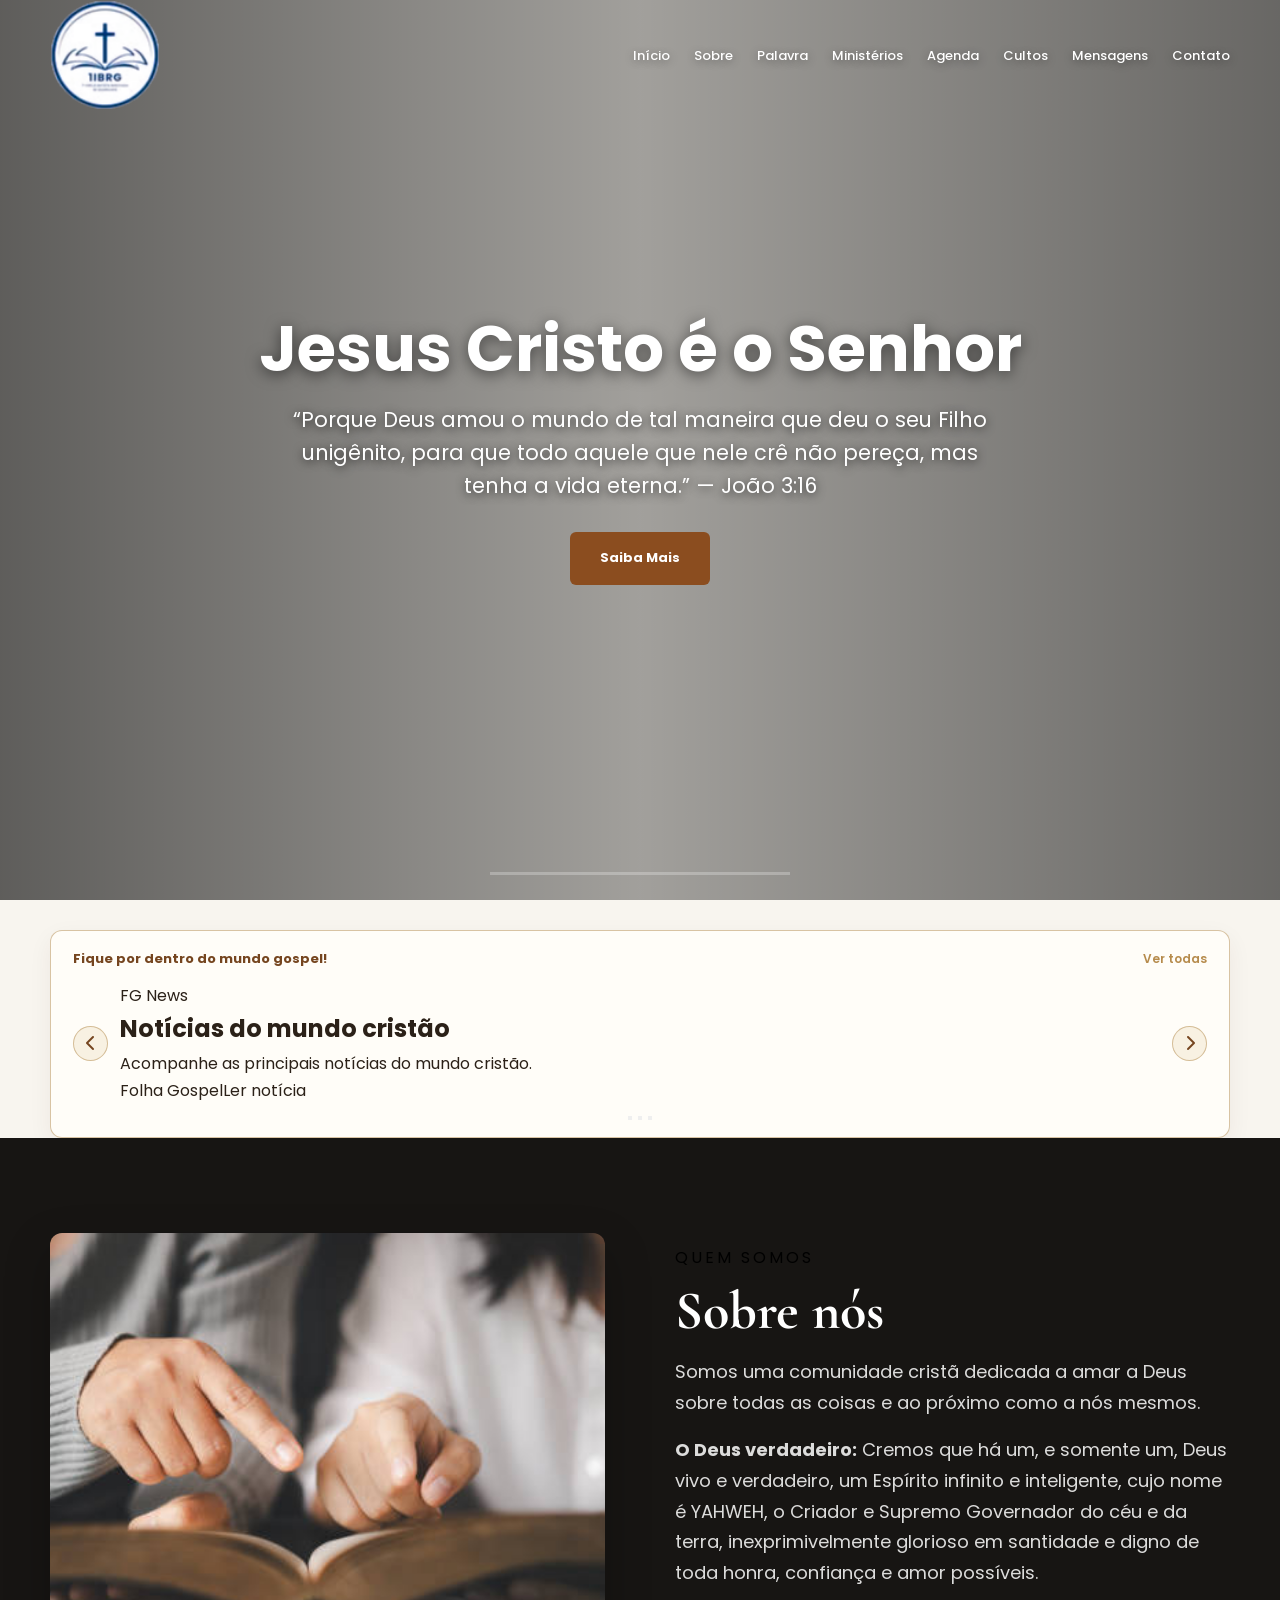
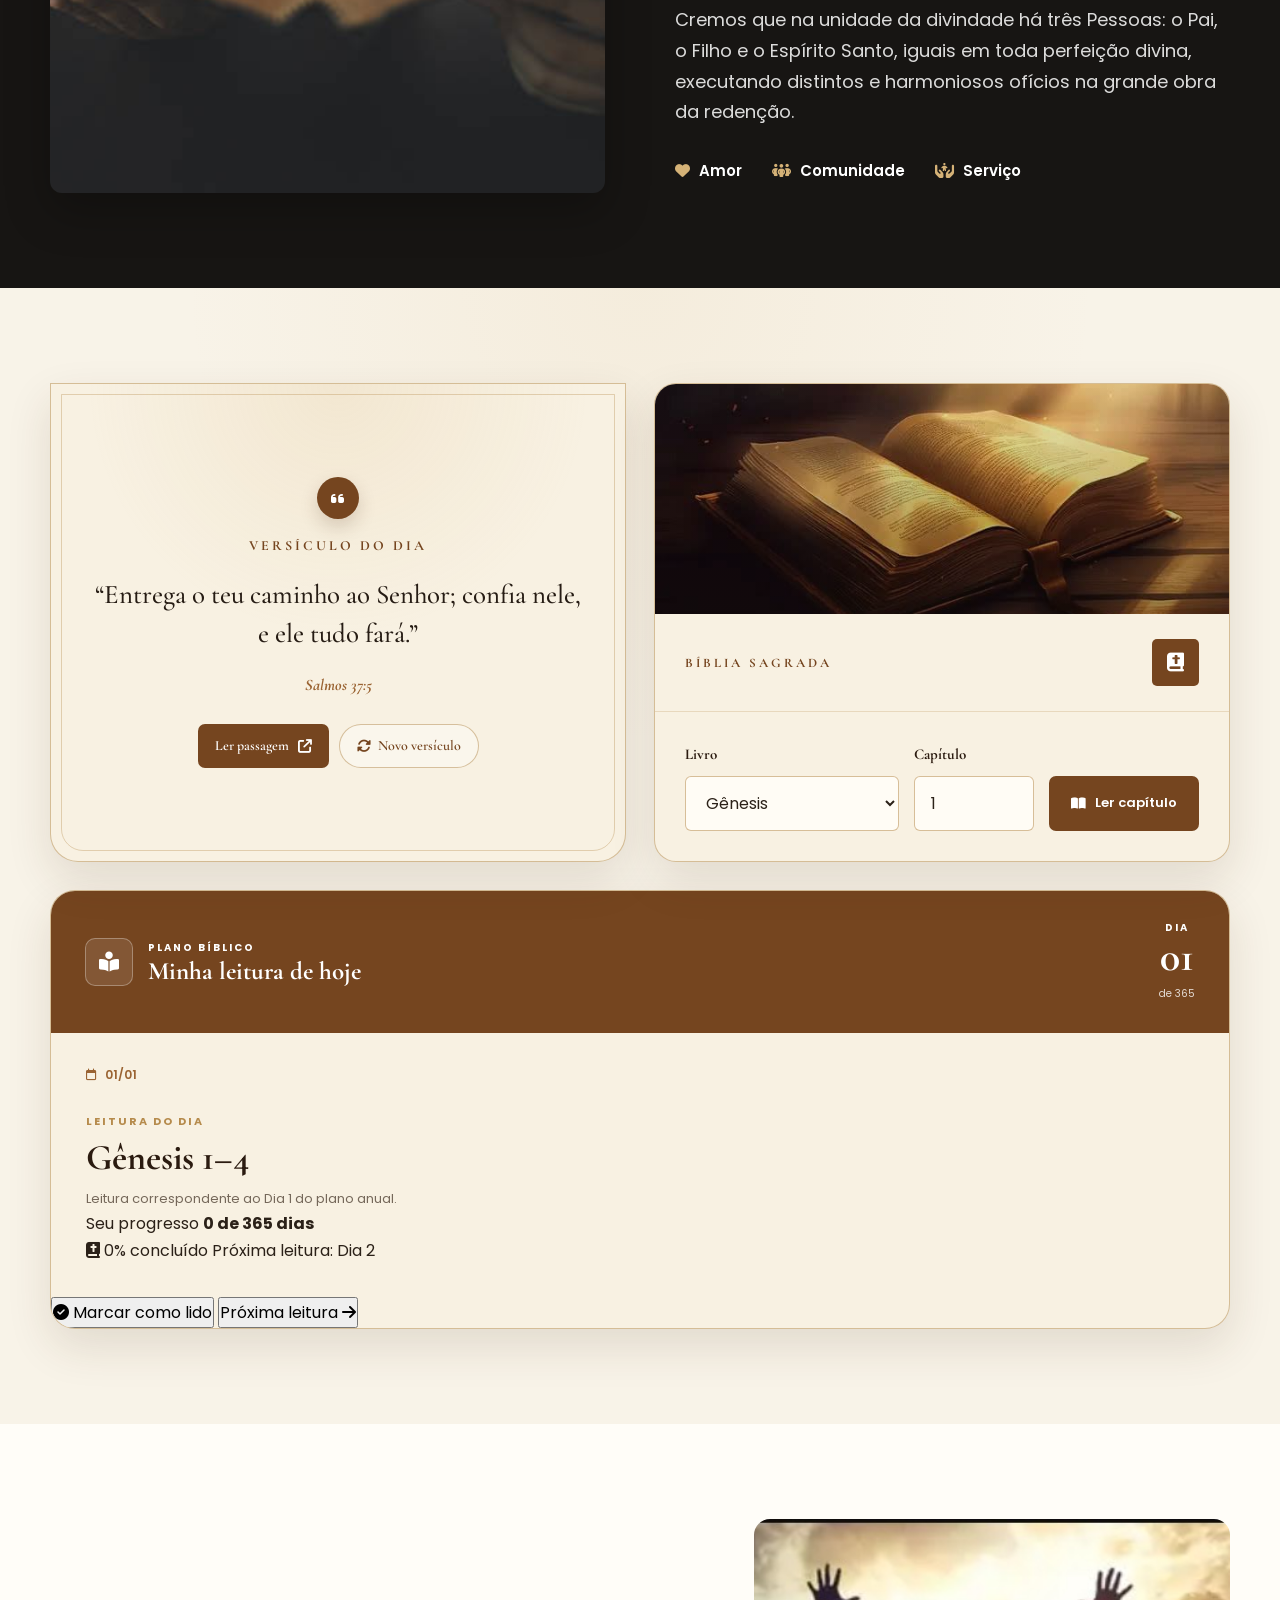
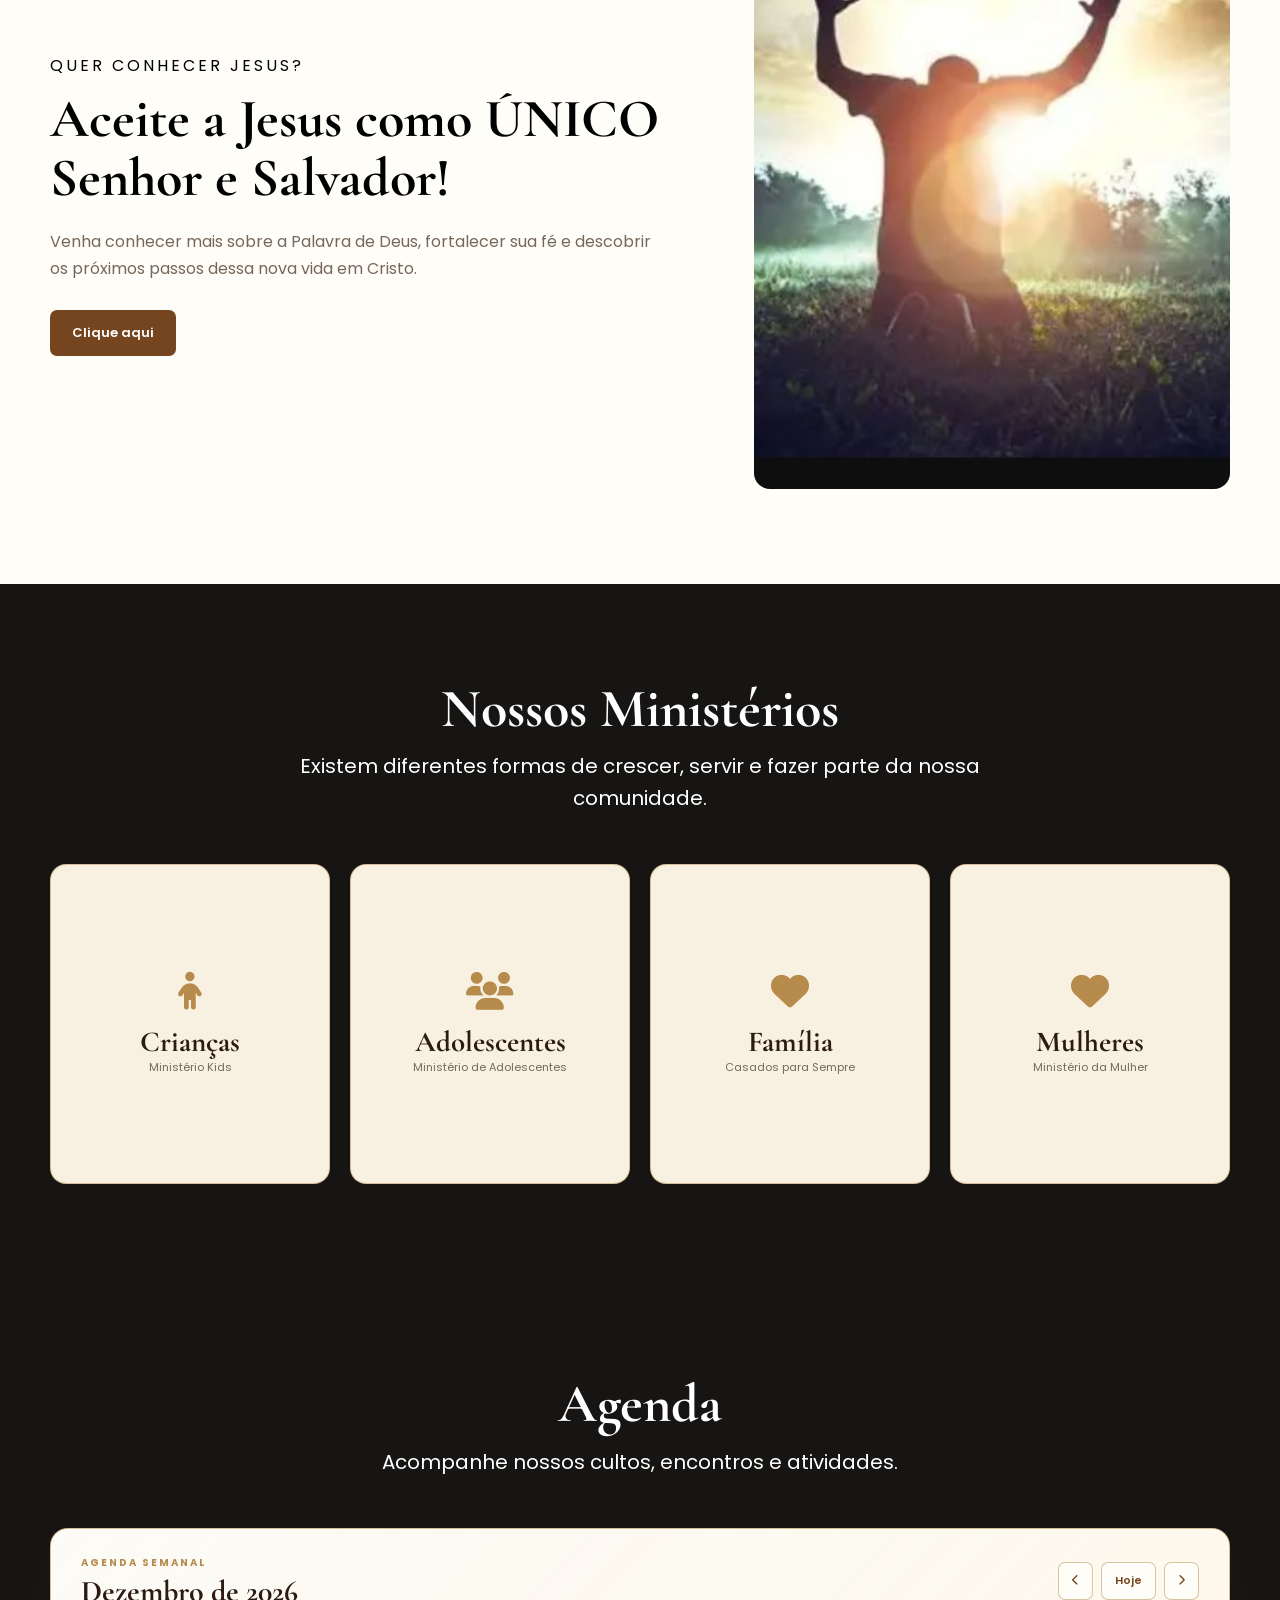
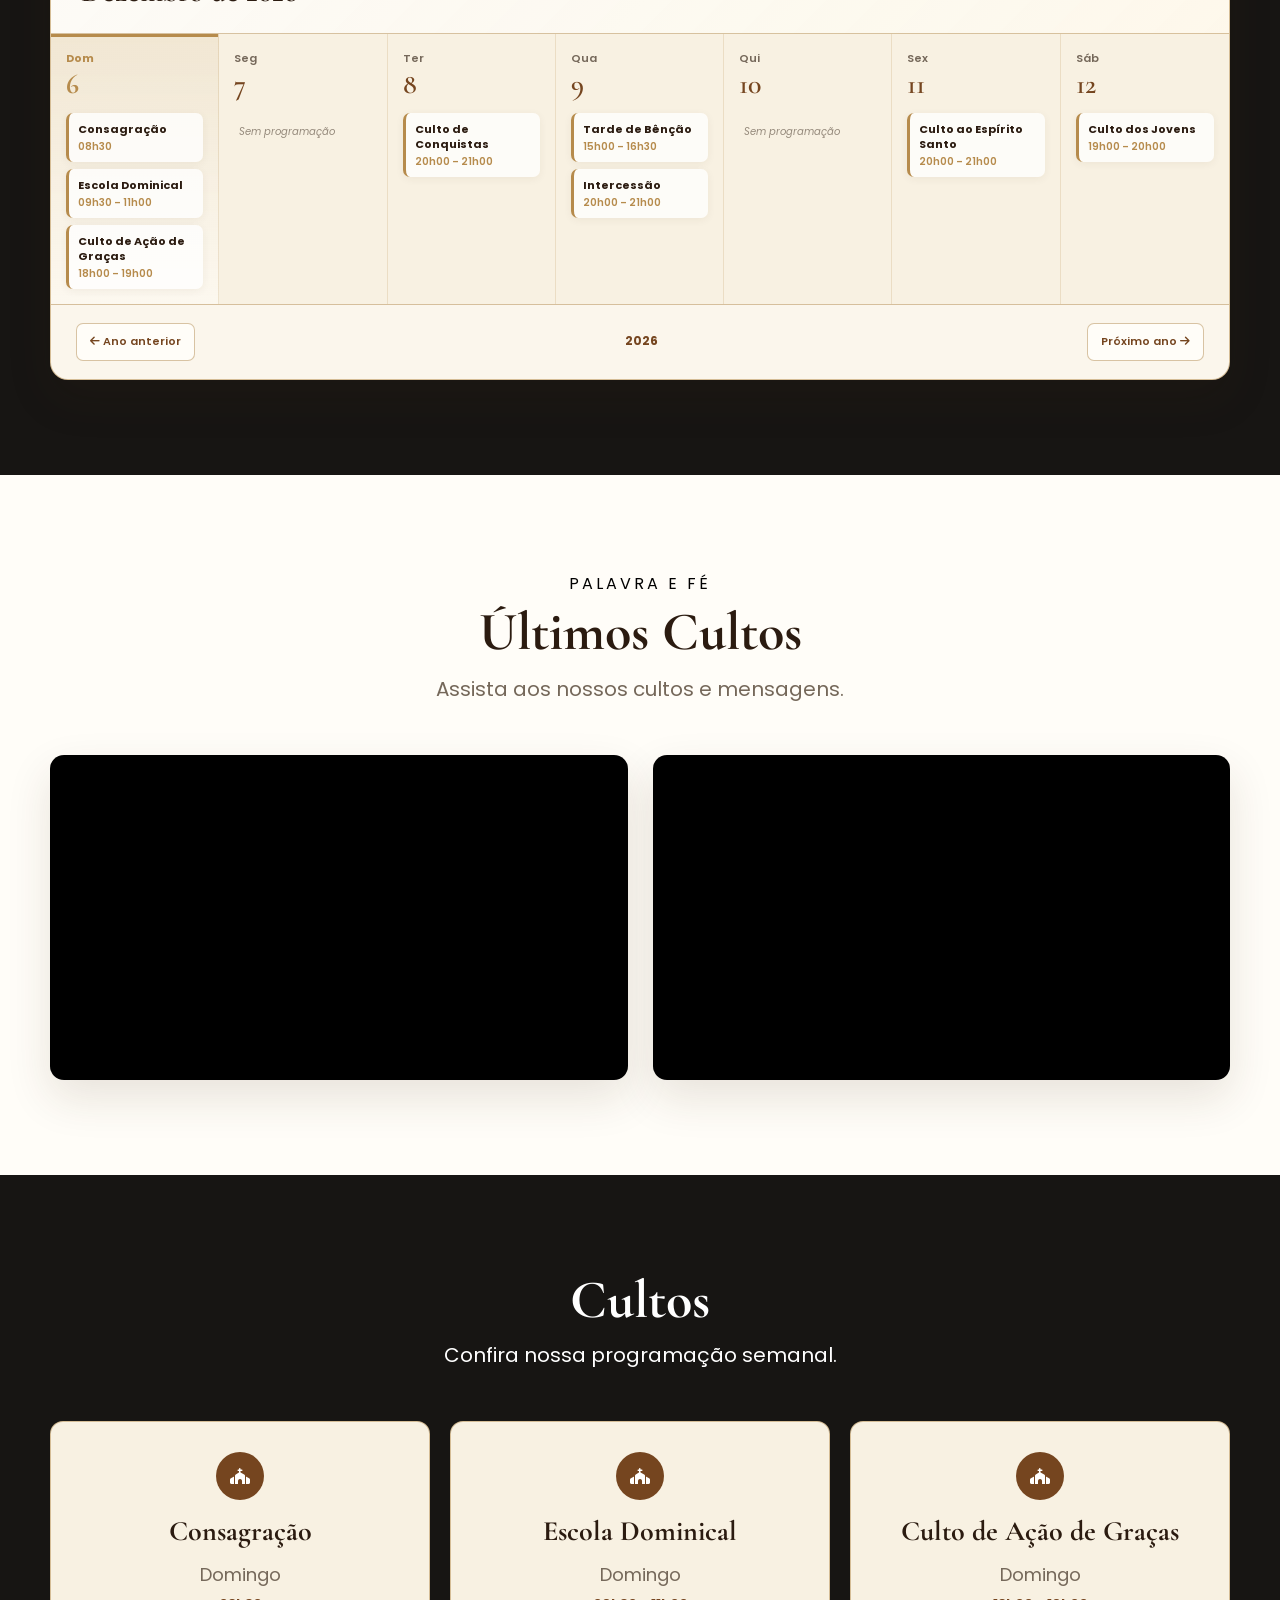
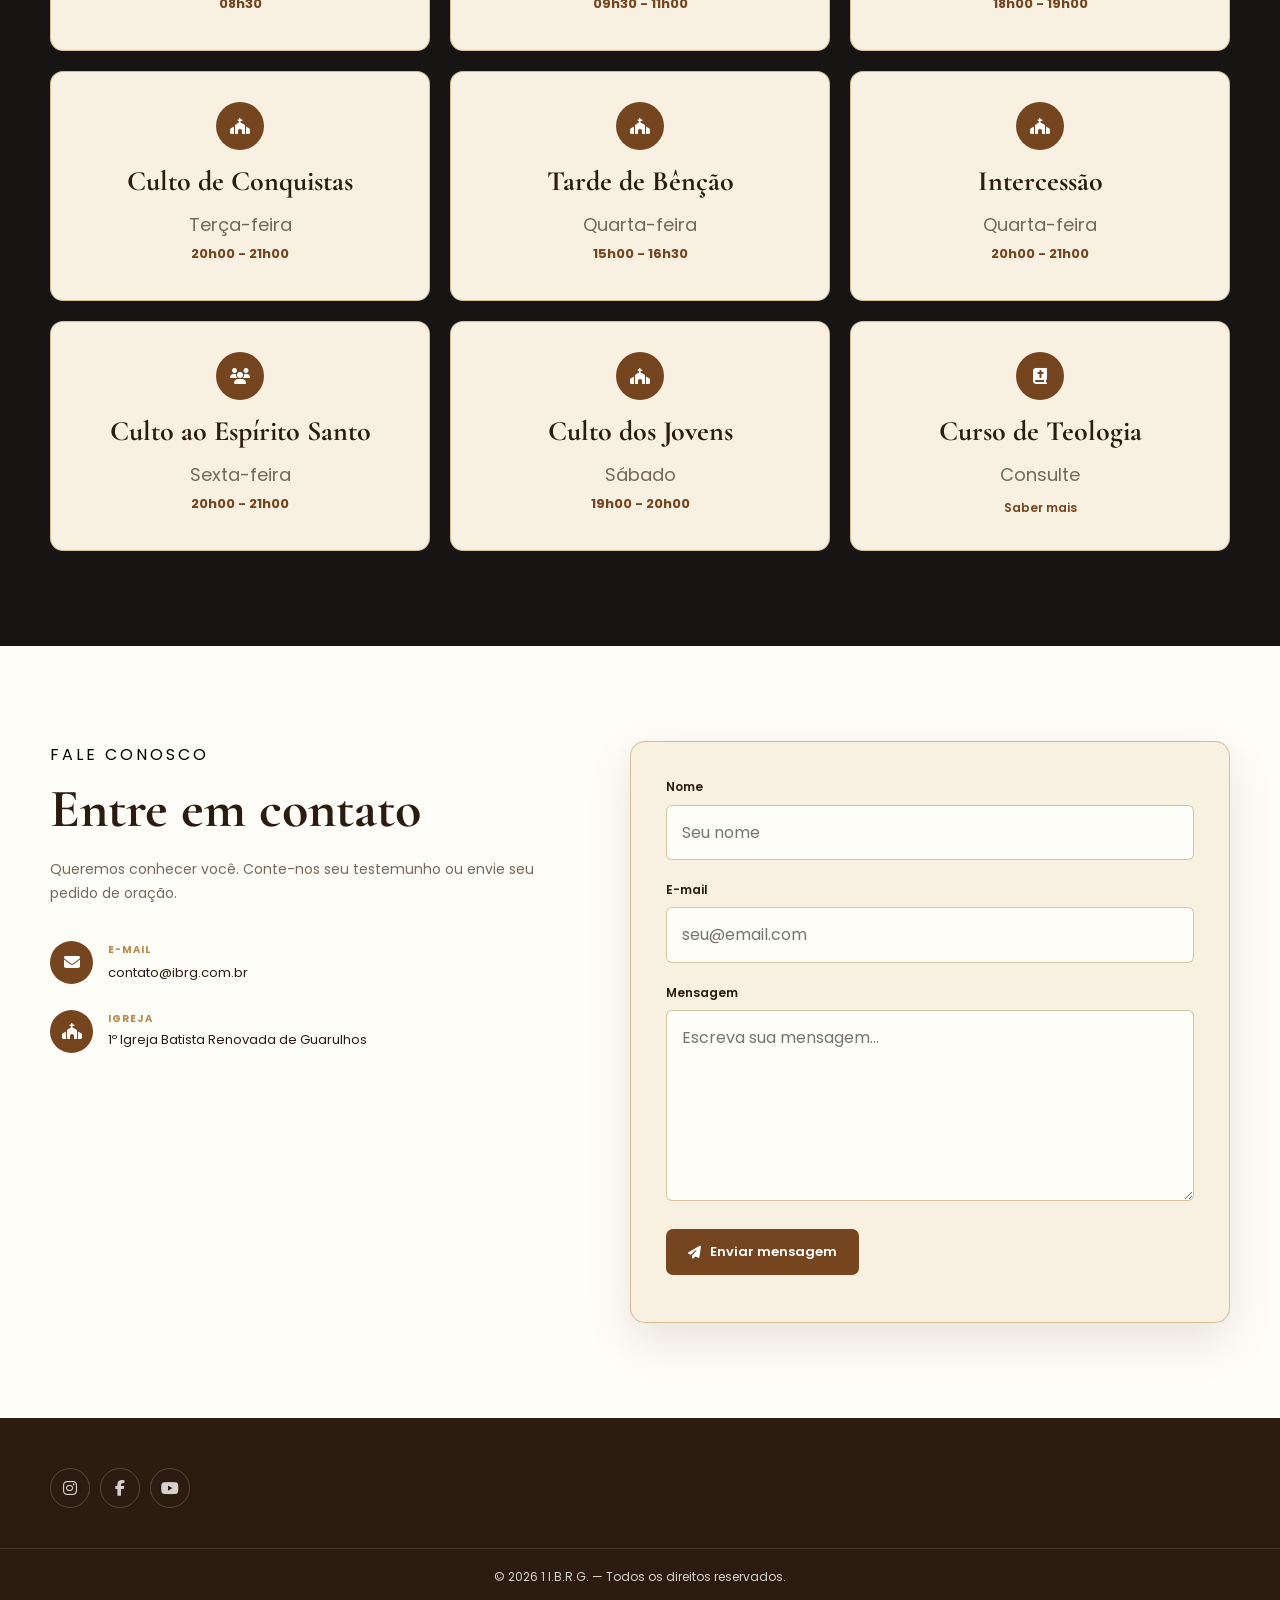
==== commit 373cbbec: "Change asset paths for logo and videos Updated video and logo source paths to use the new directory " ====
--- a/index.html
+++ b/index.html
@@ -43,7 +43,7 @@
 
         <a href="#inicio" class="logo-link" aria-label="Página inicial">
             <img
-                src="church/assets/images/logo.png"
+                src="assets/images/logo.png"
                 class="logo"
                 alt="1 I.B.R.G."
                 width="190"
@@ -127,7 +127,7 @@
             preload="auto"
             autoplay
         >
-            <source src="church/assets/videos/1.mp4" type="video/mp4">
+            <source src="assets/videos/1.mp4" type="video/mp4">
         </video>
 
         <video
@@ -137,7 +137,7 @@
             playsinline
             preload="auto"
         >
-            <source src="church/assets/videos/2.mp4" type="video/mp4">
+            <source src="assets/videos/2.mp4" type="video/mp4">
         </video>
 
         <video
@@ -147,7 +147,7 @@
             playsinline
             preload="auto"
         >
-            <source src="church/assets/videos/3.mp4" type="video/mp4">
+            <source src="assets/videos/3.mp4" type="video/mp4">
         </video>
 
         <div class="video-overlay"></div>
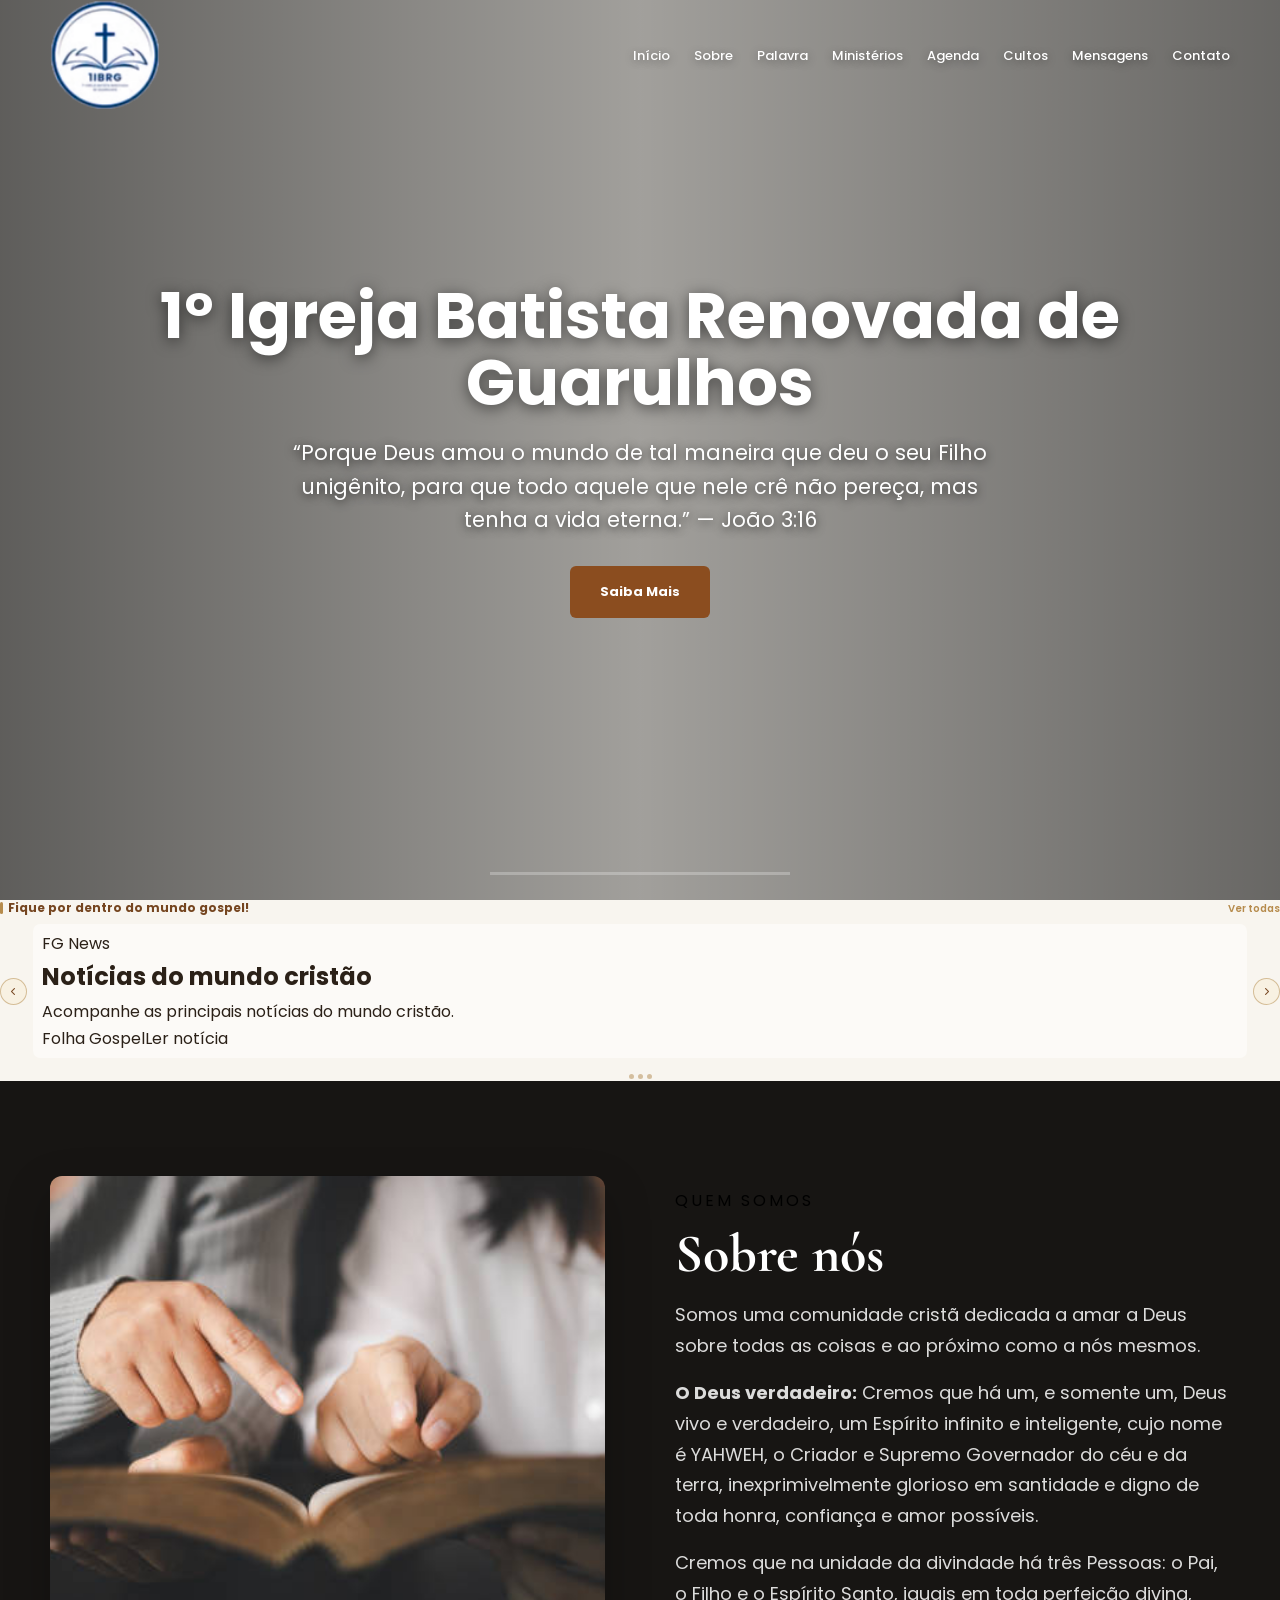
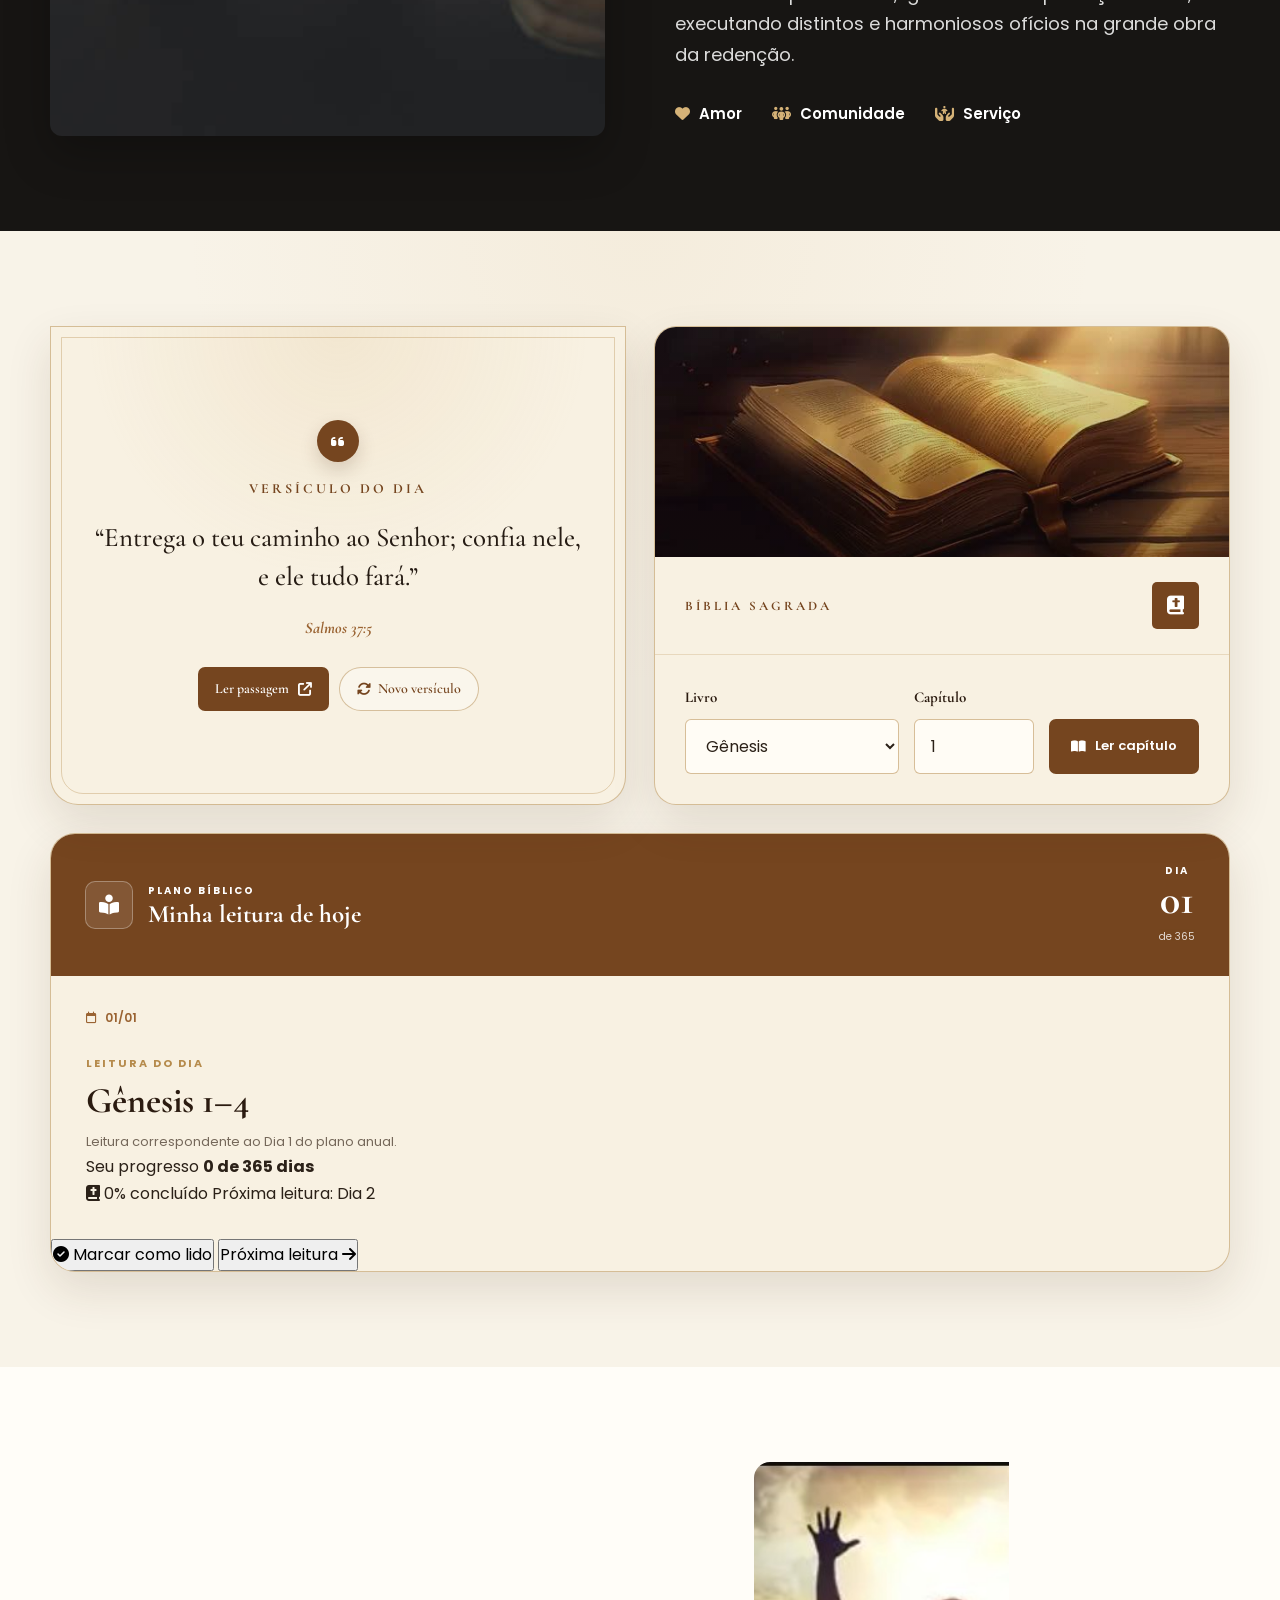
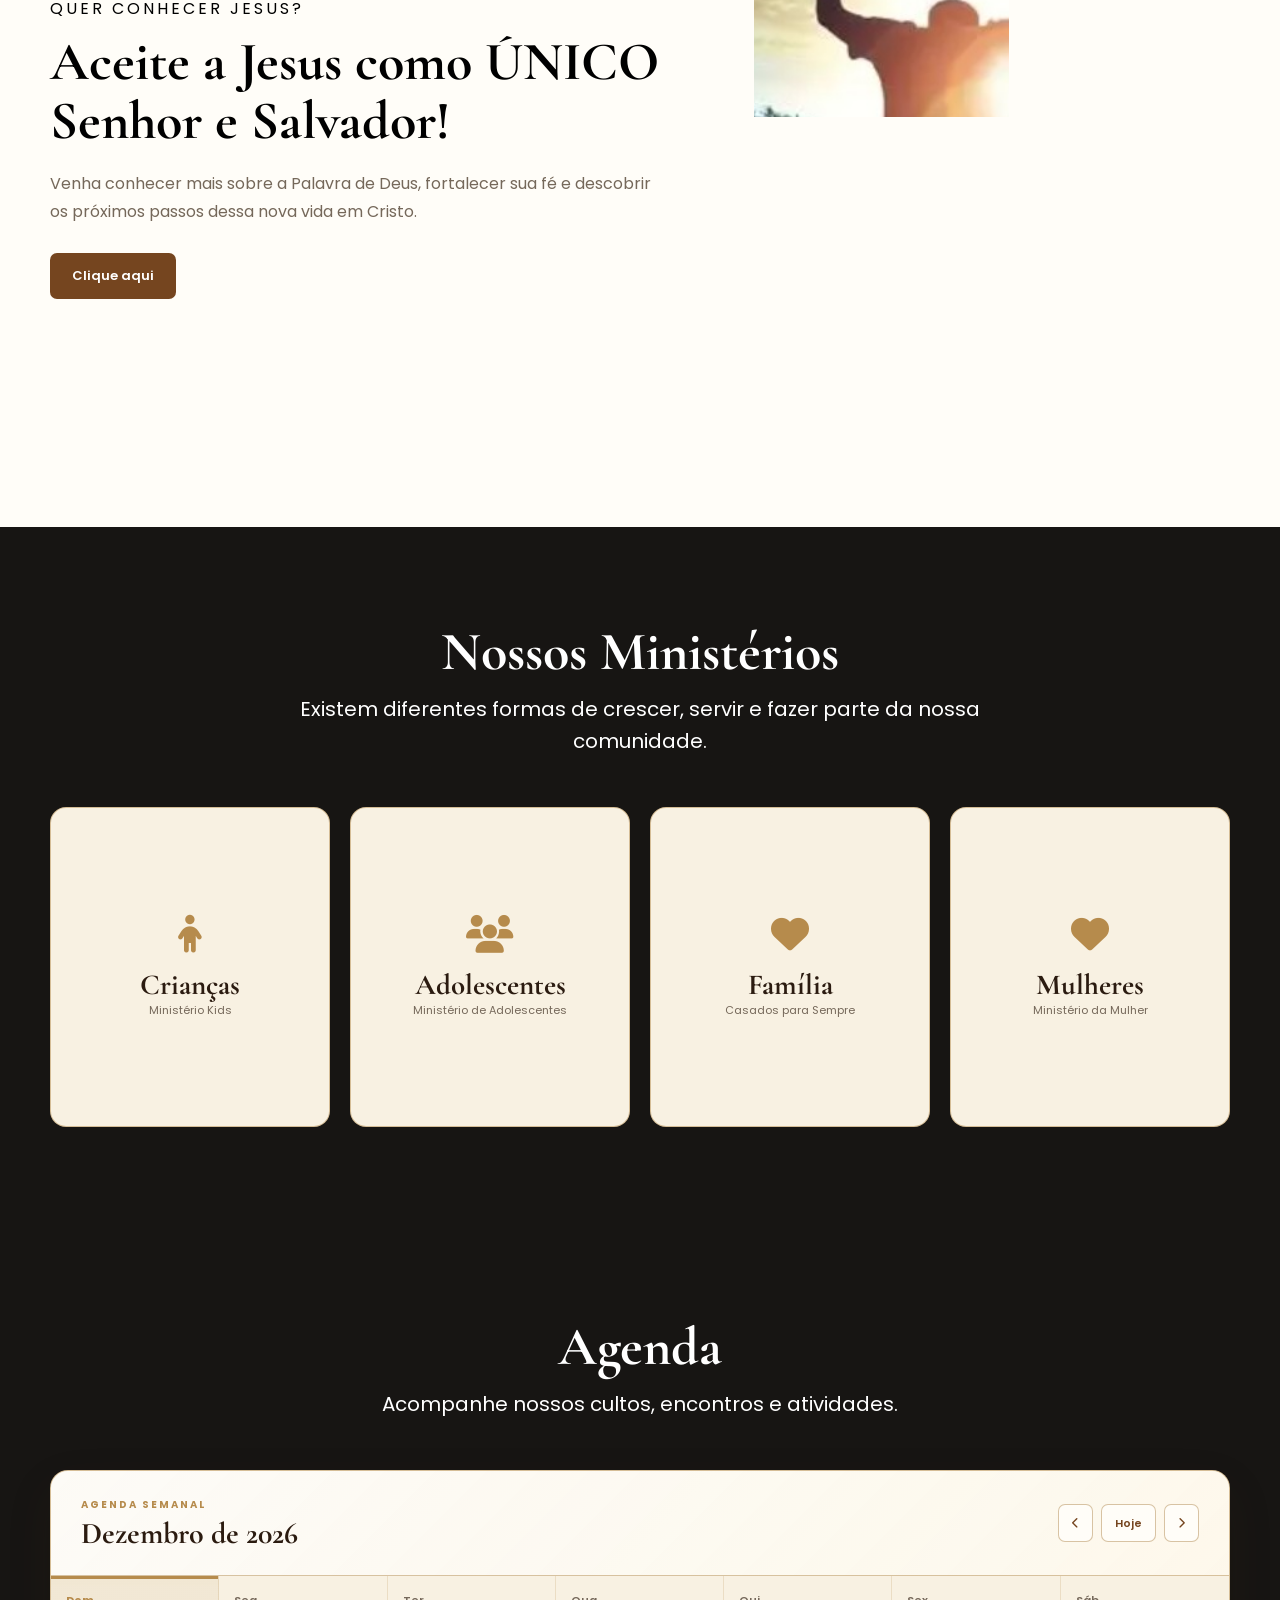
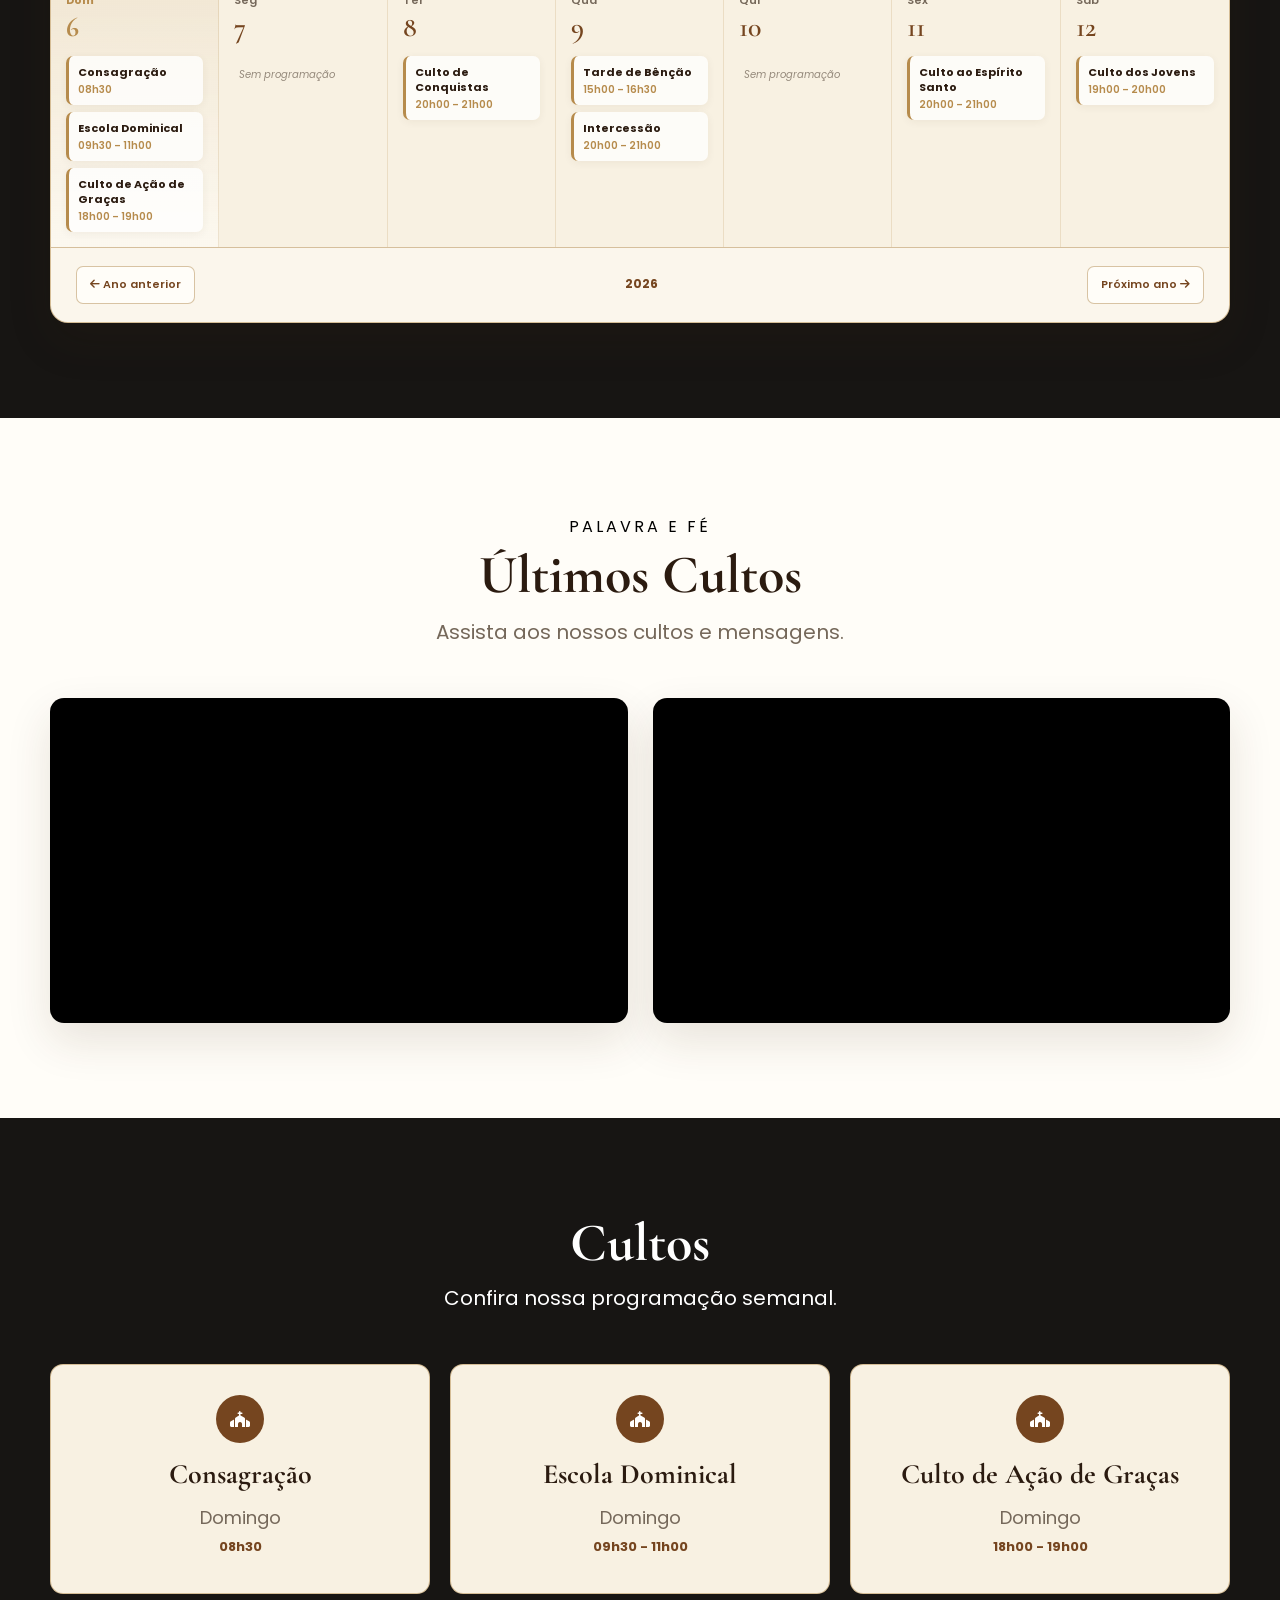
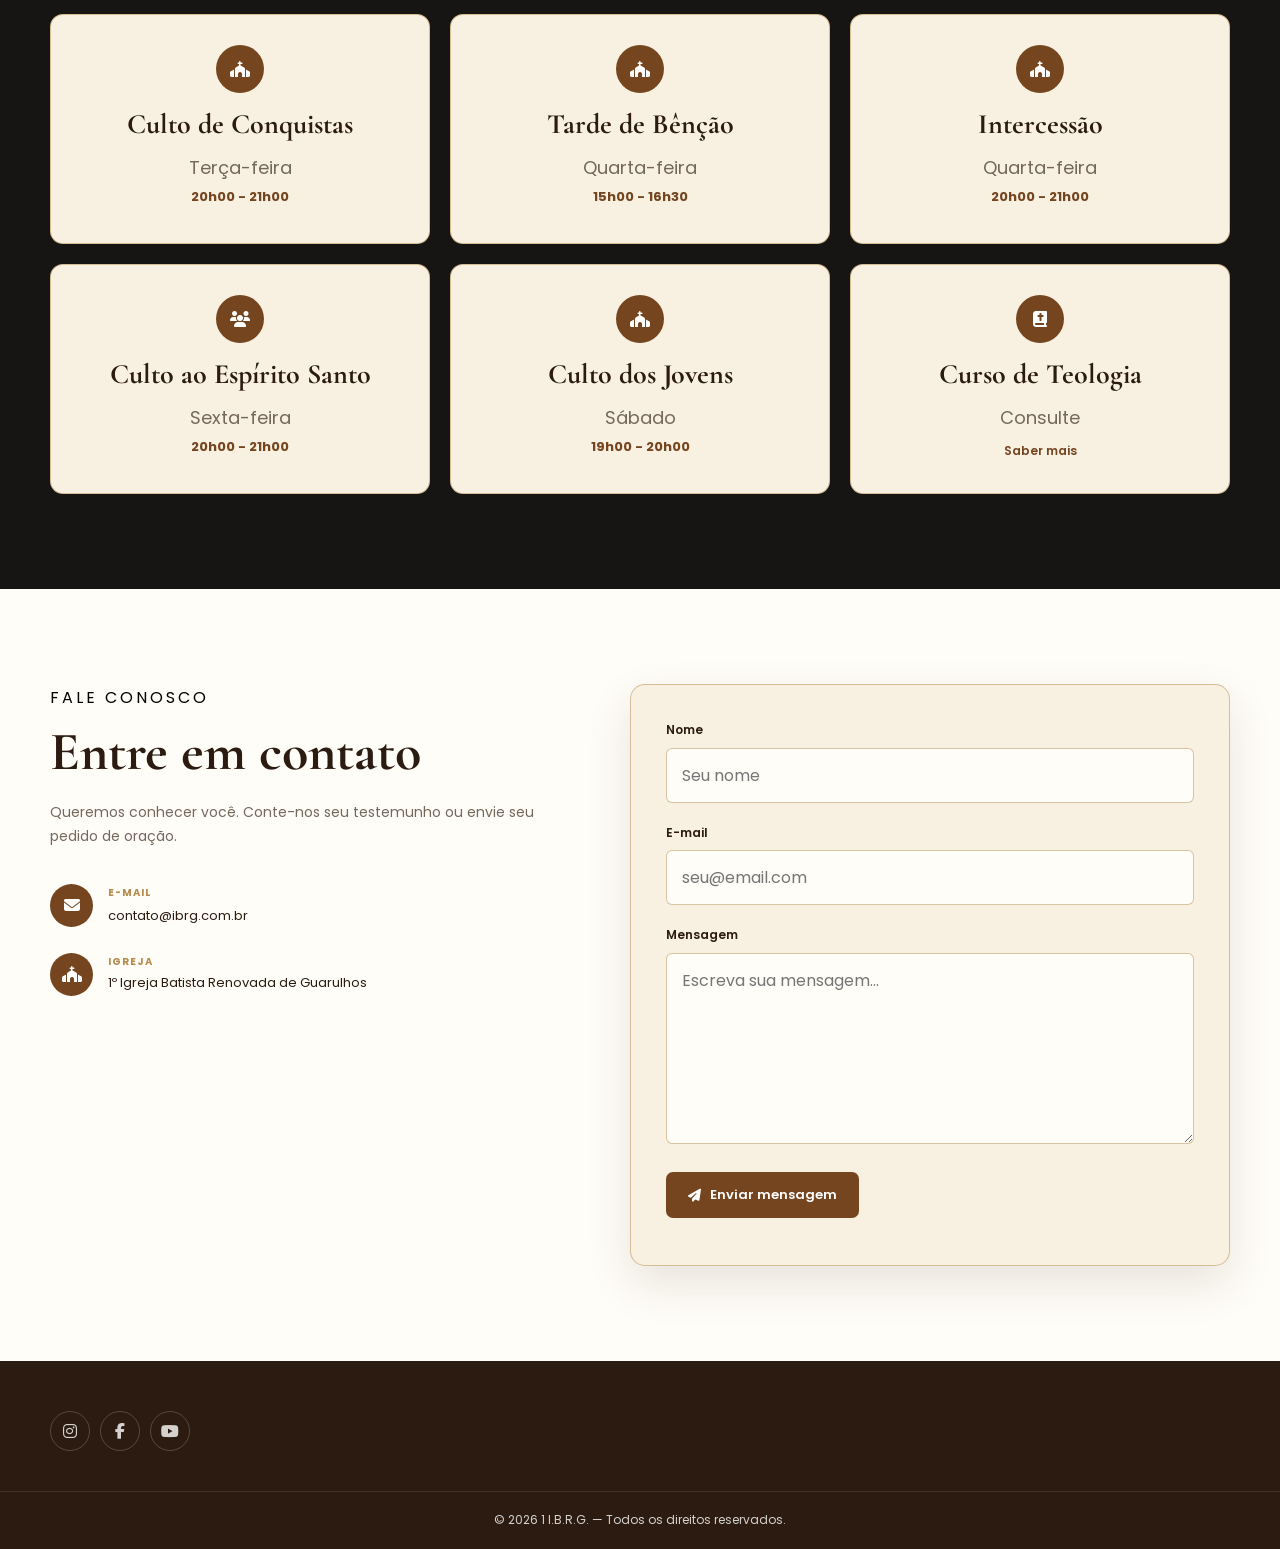
==== commit 33f41c2c: "update" ====
--- a/index.html
+++ b/index.html
@@ -158,7 +158,7 @@
 
 
 
-        <h1>Jesus Cristo é o Senhor</h1>
+        <h1>1° Igreja Batista Renovada de Guarulhos</h1>
 
         <p>
             “Porque Deus amou o mundo de tal maneira que deu o seu Filho unigênito,
--- a/assets/css/style.css
+++ b/assets/css/style.css
@@ -774,65 +774,36 @@
 }
 
 
-/* =========================================================
+//* =========================================================
    11. NOTÍCIAS
    ========================================================= */
 
-.fg-news {
-    width: min(var(--container), calc(100% - var(--container-padding)));
-
-    margin: 30px auto 0;
-    padding: 17px 22px;
-
-    border: 1px solid var(--border);
-    border-radius: 12px;
-
-    background: var(--cream-light);
-
-    box-shadow: 0 8px 25px rgba(60, 40, 20, 0.06);
-}
-
 .fg-header {
     display: flex;
     align-items: center;
     justify-content: space-between;
 
-    gap: 20px;
-
-    margin-bottom: 12px;
+    padding: 0 0 10px;
+
+    color: #8a5a22;
 }
 
 .fg-header strong {
-    color: var(--brown);
-    font-size: 13px;
+    font-size: 18px;
 }
 
 .fg-header a {
-    color: var(--gold);
-
-    font-size: 12px;
+    color: #a87532;
+    text-decoration: none;
+    font-size: 14px;
     font-weight: 600;
 }
 
 .fg-slider {
-    display: flex;
-    align-items: center;
-
-    gap: 12px;
-}
-
-.fg-prev,
-.fg-next {
-    flex: 0 0 35px;
-
-    width: 35px;
-    height: 35px;
-
-    border: 1px solid var(--border);
-    border-radius: 50%;
-
-    background: var(--cream);
-    color: var(--brown);
+    position: relative;
+    display: flex;
+    align-items: center;
+    gap: 10px;
 }
 
 #noticia {
@@ -840,21 +811,312 @@
     min-width: 0;
 }
 
+.fg-pontos {
+    display: flex;
+    justify-content: center;
+    gap: 6px;
+    padding: 10px 0 2px;
+}
+
+
+/* ---------------------------------------------------------
+   CABEÇALHO
+   --------------------------------------------------------- */
+
+.fg-header {
+    display: flex;
+    align-items: center;
+    justify-content: space-between;
+
+    gap: 12px;
+
+    margin-bottom: 7px;
+}
+
+.fg-header strong {
+    position: relative;
+
+    padding-left: 8px;
+
+    color: var(--brown);
+
+    font-size: 12px;
+    font-weight: 700;
+    line-height: 1.2;
+}
+
+.fg-header strong::before {
+    content: "";
+
+    position: absolute;
+    left: 0;
+    top: 1px;
+
+    width: 3px;
+    height: 12px;
+
+    border-radius: 3px;
+
+    background: var(--gold);
+}
+
+.fg-header a {
+    flex-shrink: 0;
+
+    color: var(--gold);
+
+    font-size: 10px;
+    font-weight: 600;
+
+    text-decoration: none;
+
+    transition:
+        color 0.2s ease,
+        opacity 0.2s ease;
+}
+
+.fg-header a:hover {
+    color: var(--brown);
+    opacity: 0.85;
+}
+
+
+/* ---------------------------------------------------------
+   SLIDER
+   --------------------------------------------------------- */
+
+.fg-slider {
+    display: flex;
+    align-items: center;
+
+    gap: 6px;
+}
+
+
+/* ---------------------------------------------------------
+   BOTÕES
+   --------------------------------------------------------- */
+
+.fg-prev,
+.fg-next {
+    flex: 0 0 27px;
+
+    width: 27px;
+    height: 27px;
+
+    padding: 0;
+
+    display: flex;
+    align-items: center;
+    justify-content: center;
+
+    border: 1px solid var(--border);
+    border-radius: 50%;
+
+    background: var(--cream);
+    color: var(--brown);
+
+    cursor: pointer;
+
+    transition:
+        background 0.2s ease,
+        color 0.2s ease,
+        border-color 0.2s ease,
+        transform 0.2s ease;
+}
+
+.fg-prev i,
+.fg-next i {
+    font-size: 8px;
+}
+
+.fg-prev:hover,
+.fg-next:hover {
+    border-color: var(--gold);
+
+    background: var(--gold);
+    color: #fff;
+
+    transform: scale(1.04);
+}
+
+.fg-prev:focus-visible,
+.fg-next:focus-visible {
+    outline: 2px solid var(--gold);
+    outline-offset: 2px;
+}
+
+
+/* ---------------------------------------------------------
+   ÁREA DA NOTÍCIA
+   --------------------------------------------------------- */
+
+#noticia {
+    flex: 1;
+    min-width: 0;
+
+    min-height: 56px;
+
+    display: flex;
+    align-items: center;
+
+    padding: 6px 9px;
+
+    border-radius: 7px;
+
+    background: rgba(255, 255, 255, 0.45);
+
+    box-sizing: border-box;
+}
+
+
+/* ---------------------------------------------------------
+   IMAGEM DA NOTÍCIA
+   --------------------------------------------------------- */
+
+#noticia img {
+    width: 70px;
+    height: 46px;
+
+    flex: 0 0 70px;
+
+    object-fit: cover;
+
+    border-radius: 6px;
+}
+
+
+/* ---------------------------------------------------------
+   LINKS DA NOTÍCIA
+   --------------------------------------------------------- */
+
+#noticia a {
+    color: inherit;
+
+    text-decoration: none;
+}
+
+
+/* ---------------------------------------------------------
+   LOADING
+   --------------------------------------------------------- */
+
 .fg-loading {
+    width: 100%;
+
     color: var(--text-light);
 
-    font-size: 12px;
+    font-size: 11px;
+    line-height: 1.3;
+
     text-align: center;
 }
 
+
+/* ---------------------------------------------------------
+   PONTOS DE NAVEGAÇÃO
+   --------------------------------------------------------- */
+
 .fg-pontos {
     display: flex;
     justify-content: center;
-
-    gap: 6px;
-
-    margin-top: 12px;
-}
+    align-items: center;
+
+    gap: 4px;
+
+    margin-top: 6px;
+}
+
+.fg-pontos button,
+.fg-pontos span {
+    width: 5px;
+    height: 5px;
+
+    padding: 0;
+
+    border: 0;
+    border-radius: 50%;
+
+    background: var(--border);
+
+    cursor: pointer;
+
+    transition:
+        width 0.2s ease,
+        background 0.2s ease;
+}
+
+.fg-pontos .active {
+    width: 13px;
+
+    border-radius: 5px;
+
+    background: var(--gold);
+}
+
+
+/* ---------------------------------------------------------
+   MOBILE
+   --------------------------------------------------------- */
+
+@media (max-width: 600px) {
+
+    .fg-news {
+        width: calc(100% - 20px);
+
+        margin-top: 16px;
+        padding: 10px 11px;
+
+        border-radius: 9px;
+    }
+
+    .fg-header {
+        margin-bottom: 6px;
+    }
+
+    .fg-header strong {
+        font-size: 11px;
+    }
+
+    .fg-header a {
+        font-size: 9px;
+    }
+
+    .fg-slider {
+        gap: 5px;
+    }
+
+    .fg-prev,
+    .fg-next {
+        flex-basis: 24px;
+
+        width: 24px;
+        height: 24px;
+    }
+
+    .fg-prev i,
+    .fg-next i {
+        font-size: 7px;
+    }
+
+    #noticia {
+        min-height: 50px;
+
+        padding: 5px 7px;
+    }
+
+    #noticia img {
+        width: 62px;
+        height: 40px;
+
+        flex-basis: 62px;
+    }
+
+    .fg-pontos {
+        margin-top: 5px;
+    }
+}
+
 
 
 /* =========================================================
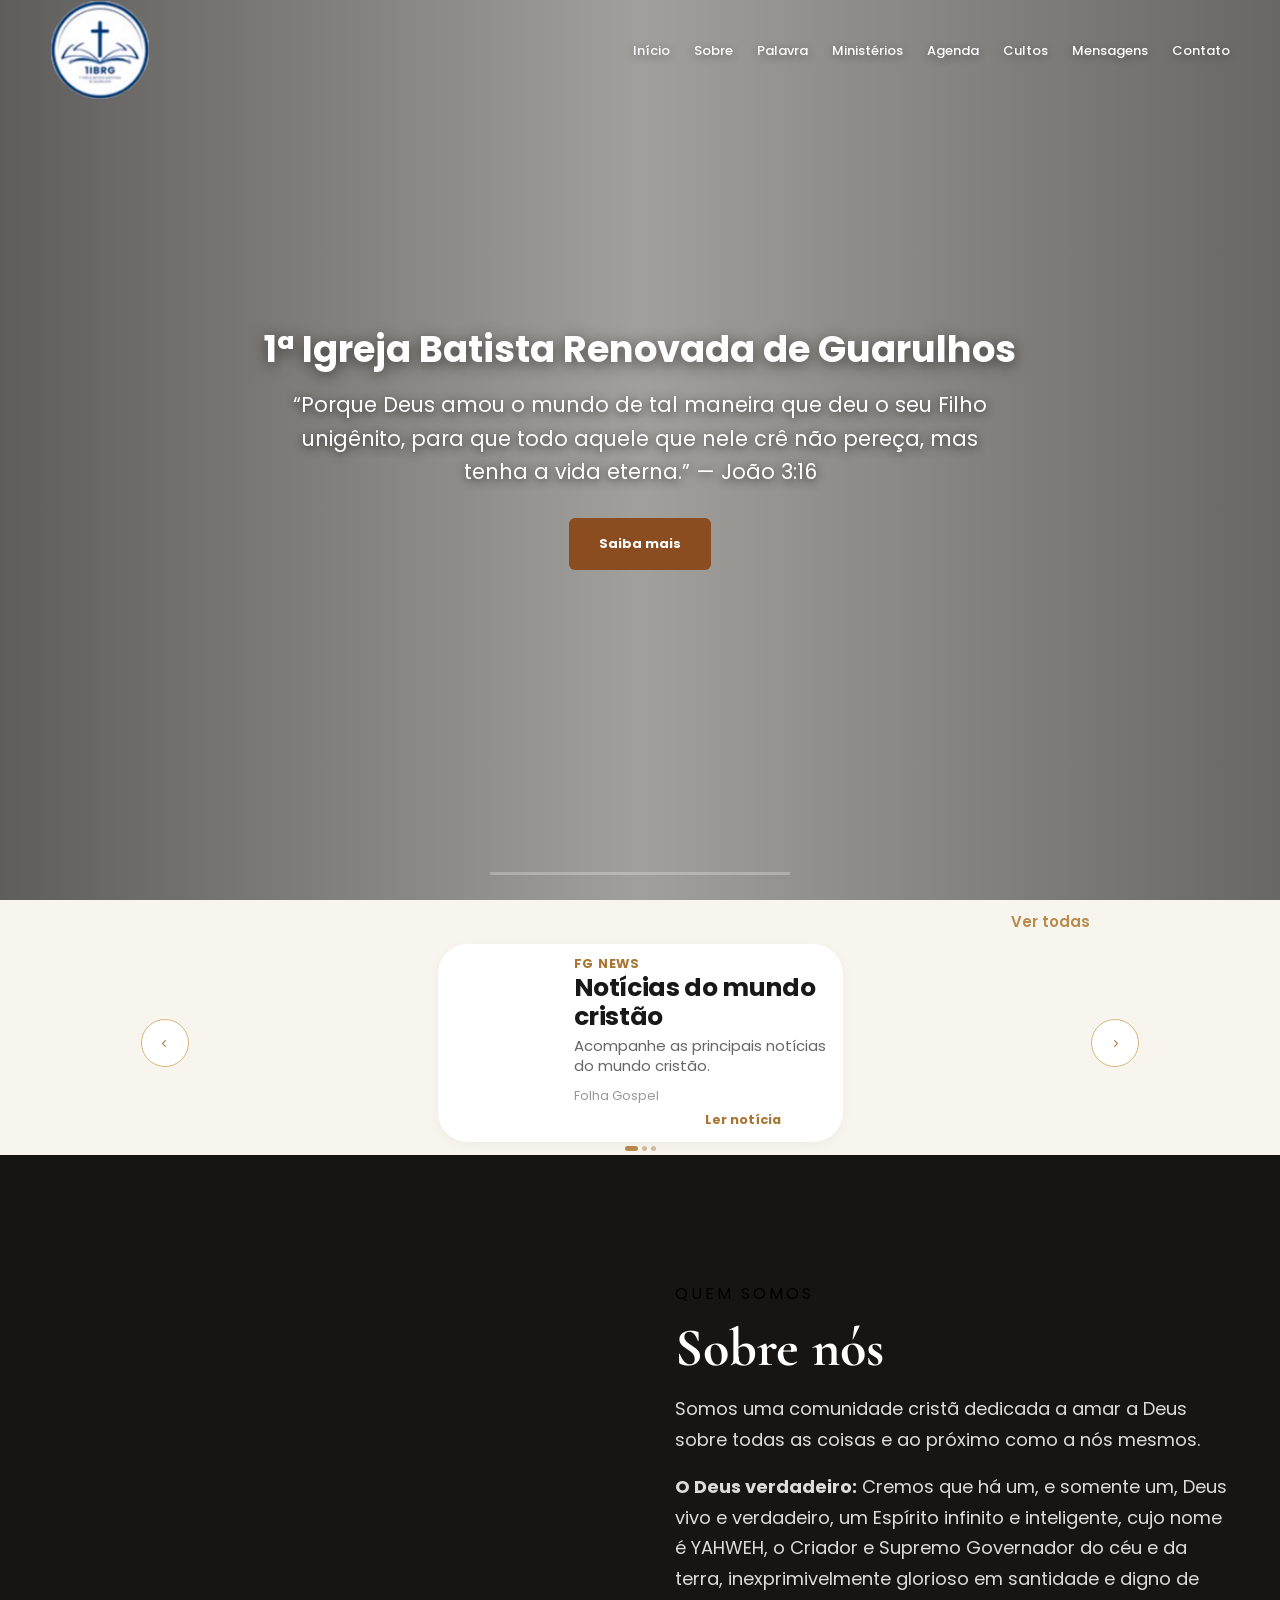
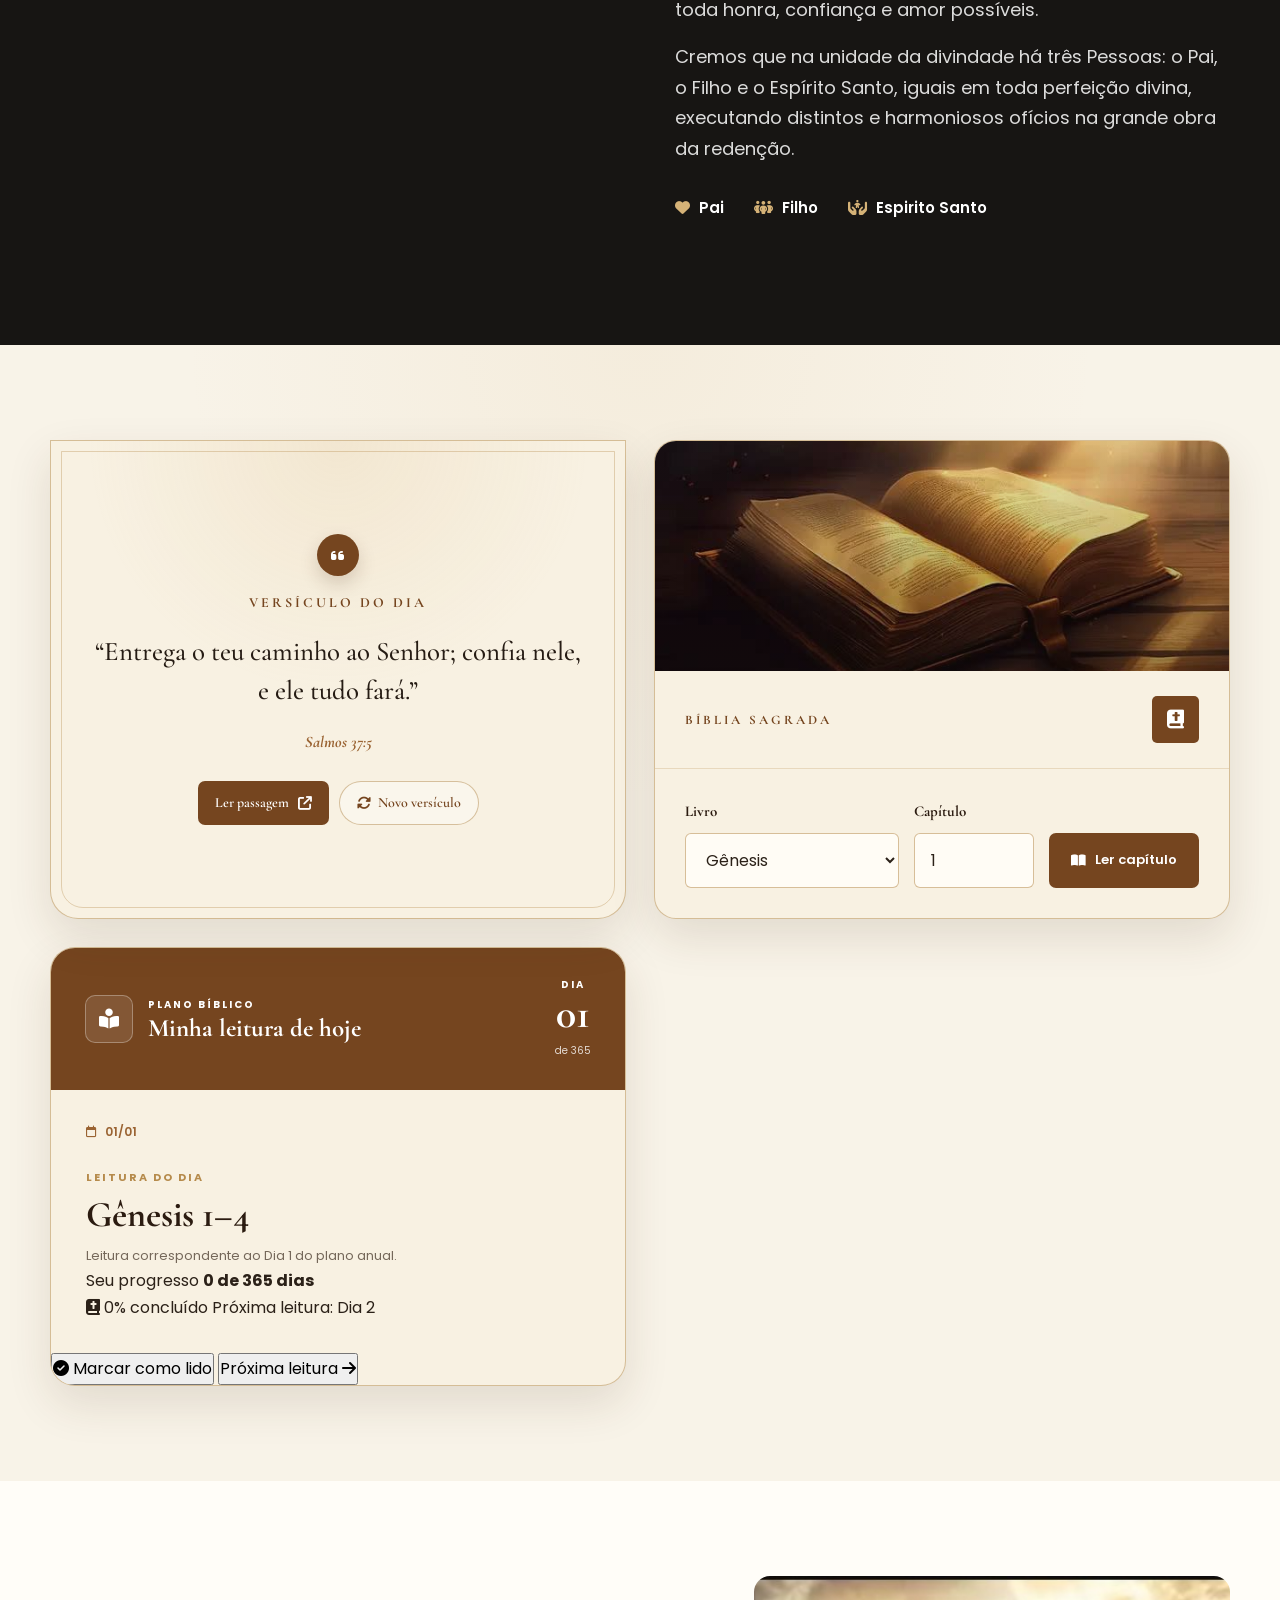
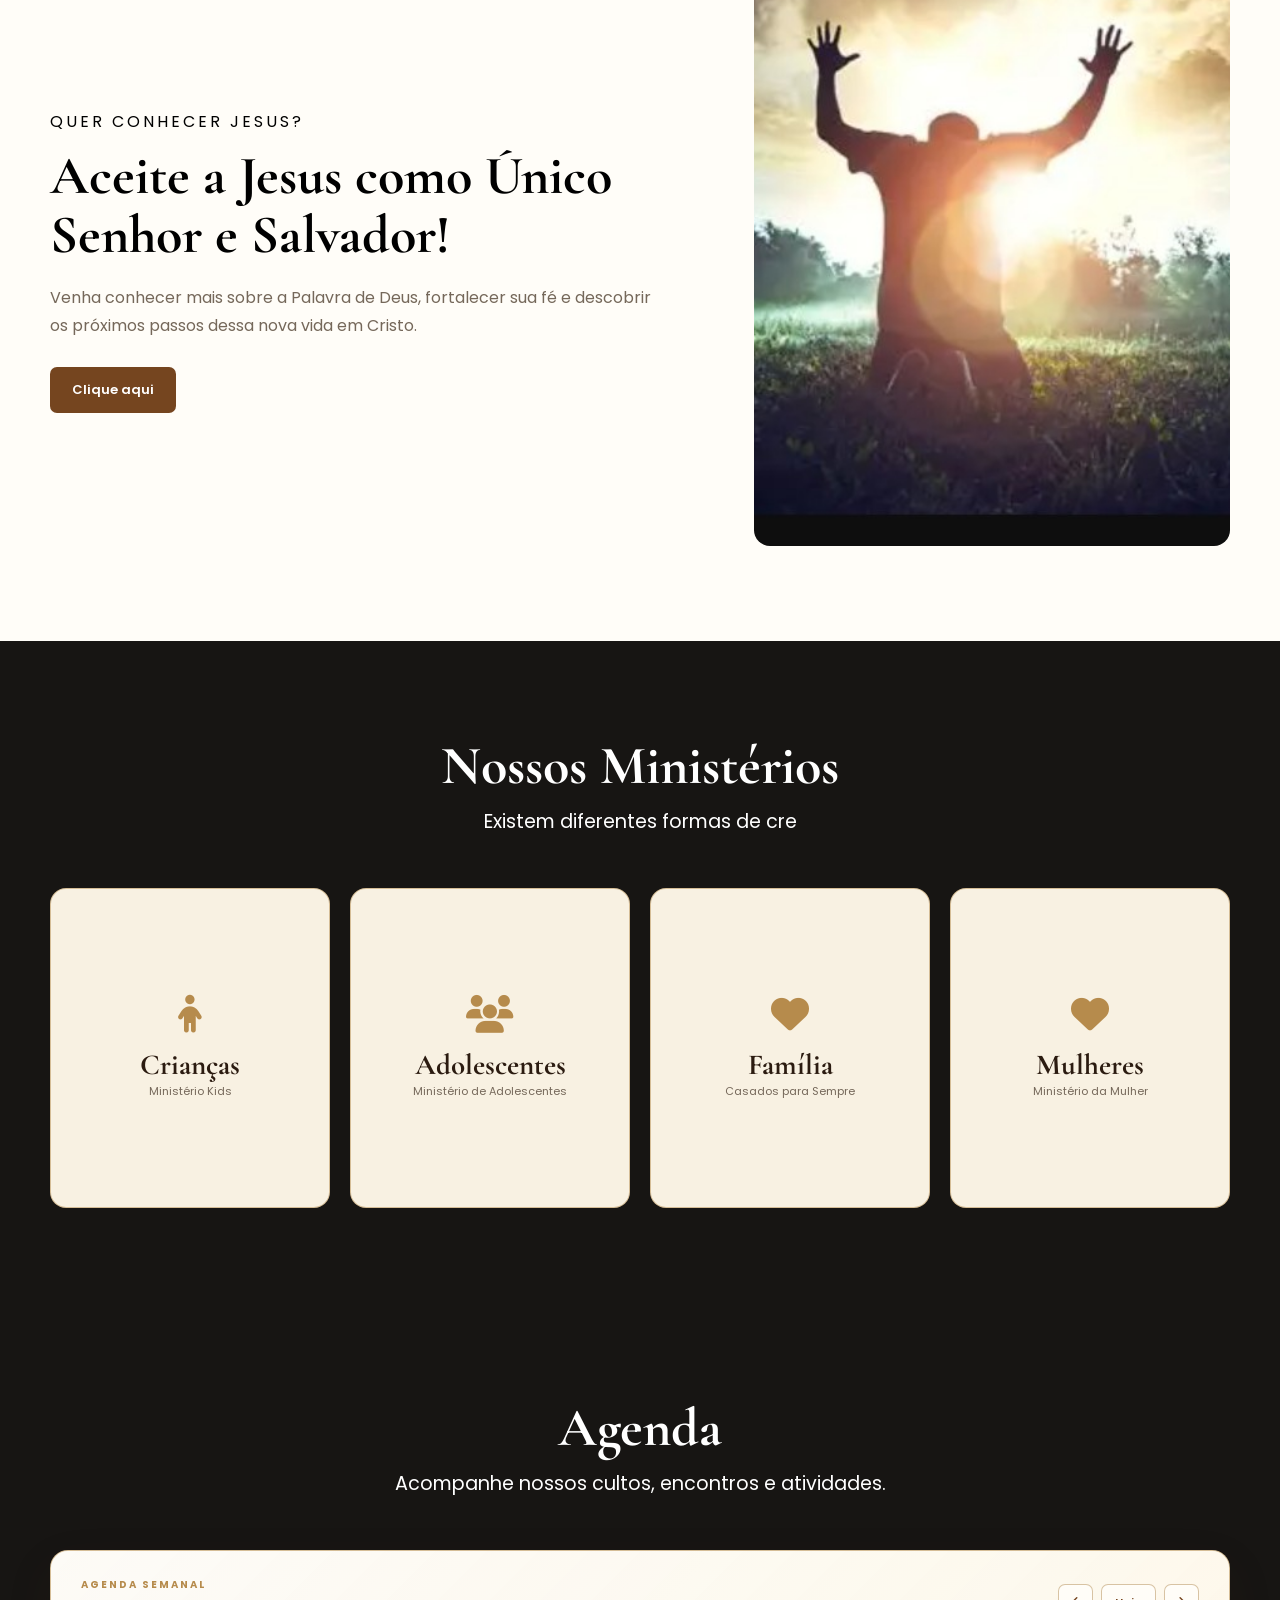
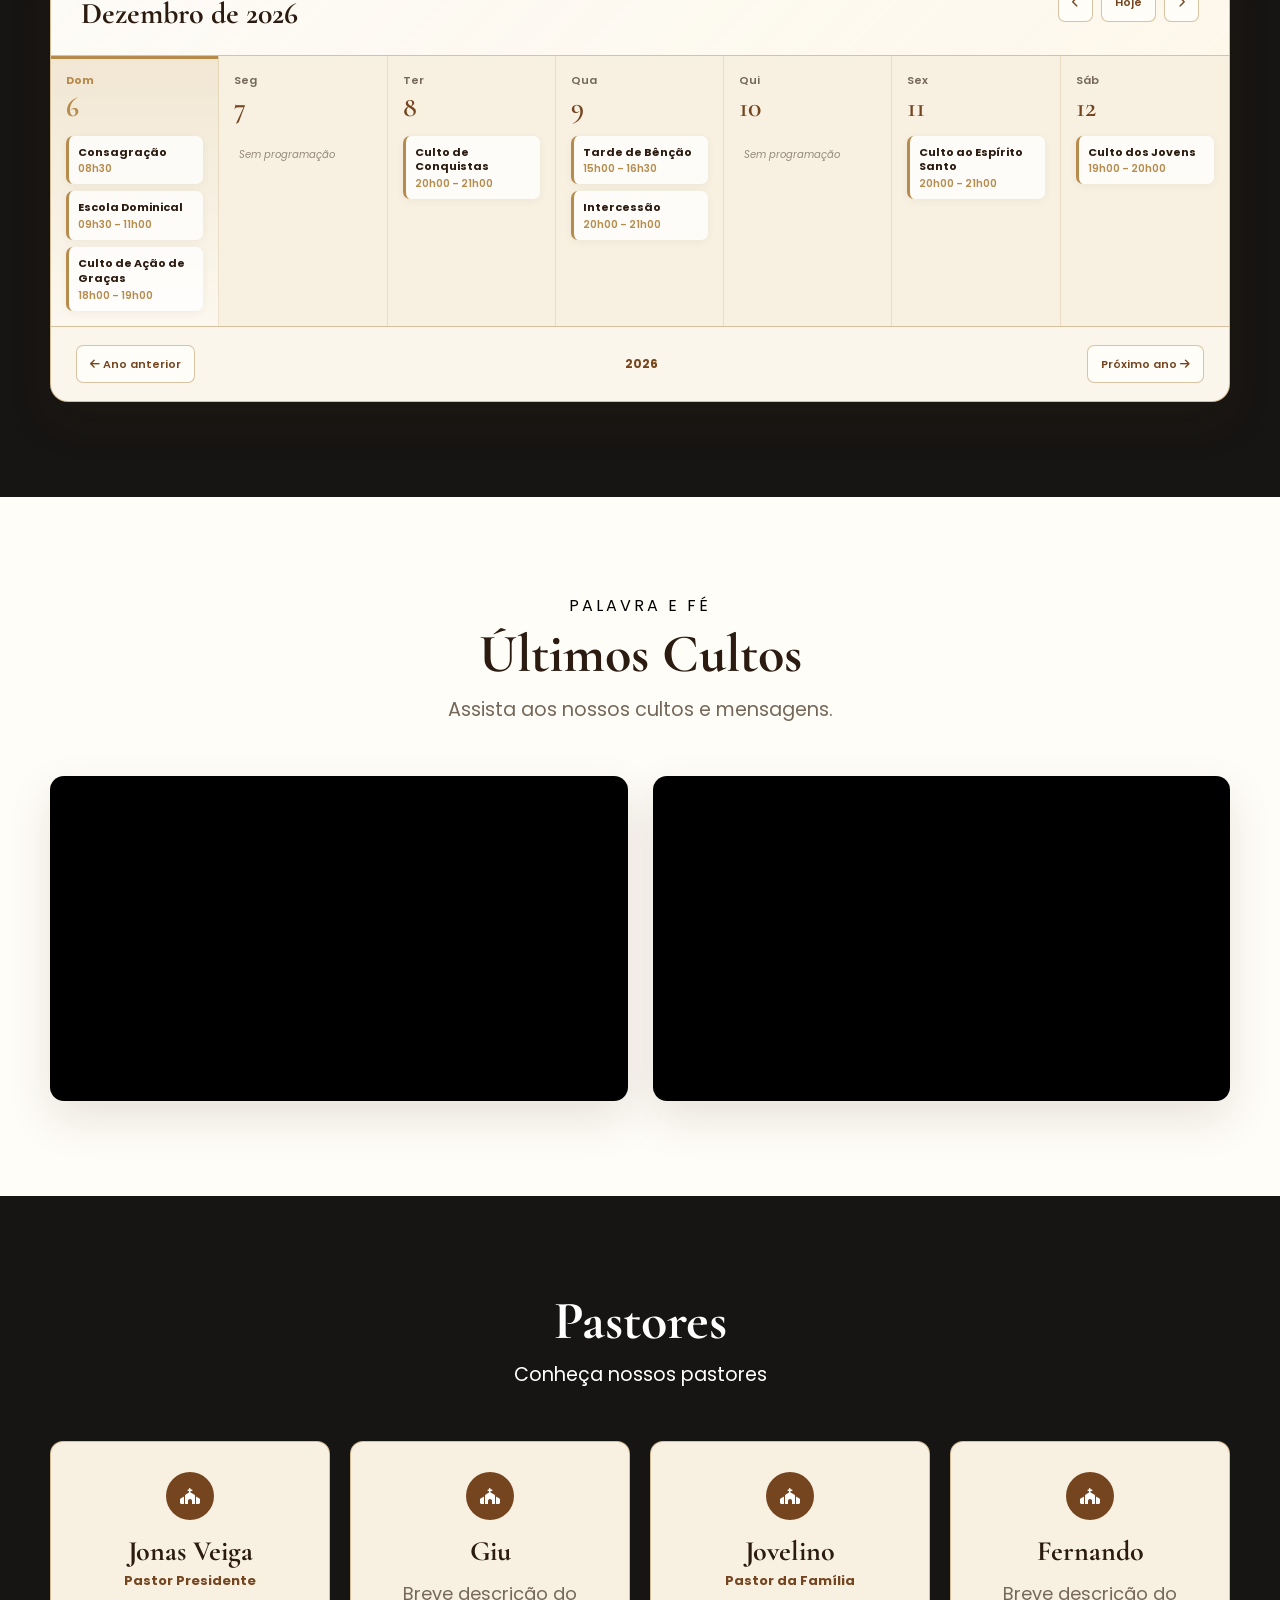
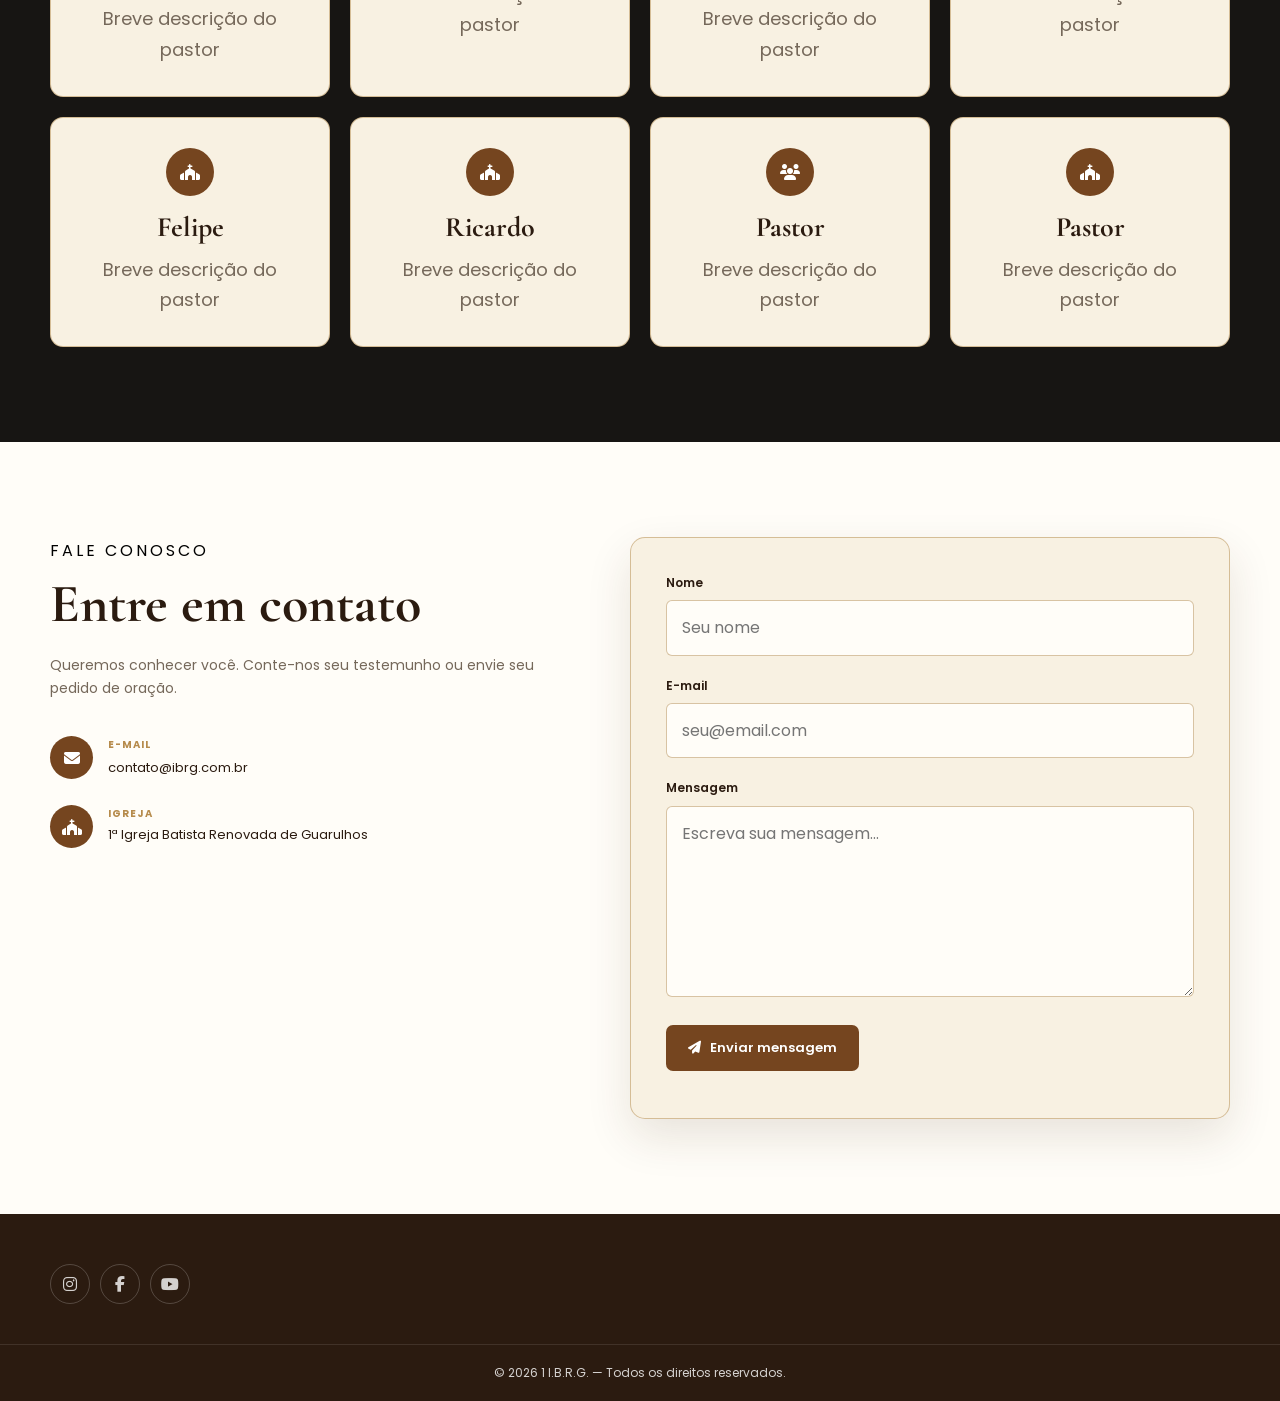
==== commit 8f5ec650: "Atualização de layout e estrutura" ====
--- a/index.html
+++ b/index.html
@@ -1,1952 +1,725 @@
 <!DOCTYPE html>
 <html lang="pt-BR">
-
 <head>
-<meta charset="UTF-8">
-<meta name="viewport" content="width=device-width, initial-scale=1">
-
-<meta name="description" content="1 I.B.R.G. — Uma comunidade cristã baseada no amor de Cristo.">
-<meta name="theme-color" content="#17110c">
-<meta name="robots" content="index, follow">
-
-<title>1 I.B.R.G. | Igreja</title>
-
-<link rel="preconnect" href="https://fonts.googleapis.com">
-<link rel="preconnect" href="https://fonts.gstatic.com" crossorigin>
-
-<link
-    href="https://fonts.googleapis.com/css2?family=Poppins:wght@300;400;500;600;700&display=swap"
-    rel="stylesheet"
->
-
-<link
-    rel="stylesheet"
-    href="https://cdnjs.cloudflare.com/ajax/libs/font-awesome/6.5.2/css/all.min.css"
->
-
-<link rel="stylesheet" href="assets/css/style.css">
+  <meta charset="UTF-8">
+  <meta name="viewport" content="width=device-width, initial-scale=1">
+
+  <meta name="description" content="1 I.B.R.G. — Uma comunidade cristã baseada no amor de Cristo.">
+  <meta name="theme-color" content="#17110c">
+  <meta name="robots" content="index, follow">
+
+  <title>1 I.B.R.G. | Igreja</title>
+
+  <link rel="preconnect" href="https://fonts.googleapis.com">
+  <link rel="preconnect" href="https://fonts.gstatic.com" crossorigin>
+  <link href="https://fonts.googleapis.com/css2?family=Poppins:wght@300;400;500;600;700&display=swap" rel="stylesheet">
+  <link rel="stylesheet" href="https://cdnjs.cloudflare.com/ajax/libs/font-awesome/6.5.2/css/all.min.css">
+  <link rel="stylesheet" href="assets/css/style.css">
 </head>
 
 <body>
 
-
-
-<div class="welcome-bar" id="welcomeBar">
-    JESUS CRISTO É O SENHOR!
-</div>
-
-
-
-<header class="header">
-
+  <div class="welcome-bar" id="welcomeBar">JESUS CRISTO É O SENHOR!</div>
+
+  <header class="header">
     <div class="container nav-container">
-
-        <a href="#inicio" class="logo-link" aria-label="Página inicial">
-            <img
-                src="assets/images/logo.png"
-                class="logo"
-                alt="1 I.B.R.G."
-                width="190"
-                height="58"
-            >
-        </a>
-
-        <nav
-            class="navigation"
-            id="navigation"
-            aria-label="Navegação principal"
-        >
-            <ul>
-
-                <li>
-                    <a href="#inicio">Início</a>
-                </li>
-
-                <li>
-                    <a href="#sobre">Sobre</a>
-                </li>
-
-                <li>
-                    <a href="#biblia">Palavra</a>
-                </li>
-
-                <li>
-                    <a href="#ministerios">Ministérios</a>
-                </li>
-
-                <li>
-                    <a href="#eventos">Agenda</a>
-                </li>
-
-                <li>
-                    <a href="#cultos">Cultos</a>
-                </li>
-
-                <li>
-                    <a href="#mensagens">Mensagens</a>
-                </li>
-
-                <li>
-                    <a href="#contato">Contato</a>
-                </li>
-
-            </ul>
-        </nav>
-
-        <button
-            class="menu-toggle"
-            id="menuToggle"
-            type="button"
-            aria-label="Abrir menu"
-            aria-expanded="false"
-            aria-controls="navigation"
-        >
-            <i class="fa-solid fa-bars" aria-hidden="true"></i>
+      <a href="#inicio" class="logo-link" aria-label="Página inicial">
+        <img src="assets/images/logo.png" class="logo" alt="1 I.B.R.G." >
+      </a>
+
+      <nav class="navigation" id="navigation" aria-label="Navegação principal">
+        <ul>
+          <li><a href="#inicio">Início</a></li>
+          <li><a href="#sobre">Sobre</a></li>
+          <li><a href="#biblia">Palavra</a></li>
+          <li><a href="#ministerios">Ministérios</a></li>
+          <li><a href="#eventos">Agenda</a></li>
+          <li><a href="#cultos">Cultos</a></li>
+          <li><a href="#mensagens">Mensagens</a></li>
+          <li><a href="#contato">Contato</a></li>
+        </ul>
+      </nav>
+
+      <button class="menu-toggle" id="menuToggle" type="button" aria-label="Abrir menu" aria-expanded="false" aria-controls="navigation">
+        <i class="fa-solid fa-bars" aria-hidden="true"></i>
+      </button>
+    </div>
+  </header>
+
+  <main>
+
+    <!-- HERO / SLIDER -->
+    <section class="hero-video" id="inicio" aria-label="Apresentação da igreja">
+      <div class="video-background">
+        <video class="hero-video-item active" id="heroVideo1" muted playsinline preload="auto" autoplay>
+          <source src="assets/videos/2.mp4" type="video/mp4">
+        </video>
+
+        <video class="hero-video-item" id="heroVideo2" muted playsinline preload="metadata">
+          <source src="assets/videos/3.mp4" type="video/mp4">
+        </video>
+
+        <video class="hero-video-item" id="heroVideo3" muted playsinline preload="metadata">
+          <source src="assets/videos/1.mp4" type="video/mp4">
+        </video>
+
+        <div class="video-overlay"></div>
+      </div>
+     
+      <div class="hero-video-content">
+        <h1>1ª Igreja Batista Renovada de Guarulhos</h1>
+        <p>“Porque Deus amou o mundo de tal maneira que deu o seu Filho unigênito, para que todo aquele que nele crê não pereça, mas tenha a vida eterna.” — João 3:16</p>
+        <a href="#sobre" class="button">Saiba mais</a>
+      </div>
+
+      <div class="video-indicator">
+        <span class="video-progress"></span>
+      </div>
+    </section>
+
+    <!-- NOTÍCIAS -->
+    <section class="fg-news" aria-label="Notícias">
+      <div class="fg-header">
+        <a href="https://folhagospel.com/c/fg-news/" target="_blank" rel="noopener noreferrer">Ver todas</a>
+      </div>
+
+    <div class="fg-slider">
+        <button class="fg-prev" id="fgPrev" type="button" aria-label="Notícia anterior">
+          <i class="fa-solid fa-chevron-left" aria-hidden="true"></i>
         </button>
 
-    </div>
-
-</header>
-
-
-<main>
-
-
-<!-- =========================================================
-     HERO / SLIDER COM VÍDEOS
-========================================================= -->
-<section class="hero-video" id="inicio" aria-label="Apresentação da igreja">
-
-    <div class="video-background">
-
-        <video
-            class="hero-video-item active"
-            id="heroVideo1"
-            muted
-            playsinline
-            preload="auto"
-            autoplay
-        >
-            <source src="assets/videos/1.mp4" type="video/mp4">
-        </video>
-
-        <video
-            class="hero-video-item"
-            id="heroVideo2"
-            muted
-            playsinline
-            preload="auto"
-        >
-            <source src="assets/videos/2.mp4" type="video/mp4">
-        </video>
-
-        <video
-            class="hero-video-item"
-            id="heroVideo3"
-            muted
-            playsinline
-            preload="auto"
-        >
-            <source src="assets/videos/3.mp4" type="video/mp4">
-        </video>
-
-        <div class="video-overlay"></div>
-
-    </div>
-
-    <div class="hero-video-content">
-
-
-
-        <h1>1° Igreja Batista Renovada de Guarulhos</h1>
-
-        <p>
-            “Porque Deus amou o mundo de tal maneira que deu o seu Filho unigênito,
-             para que todo aquele que nele crê não pereça, mas tenha a vida eterna.” — João 3:16
-        </p>
-
-        <a href="#sobre" class="button">
-            Saiba Mais
-        </a>
-
-    </div>
-
-    <div class="video-indicator">
-
-        <span class="video-progress"></span>
-
-    </div>
-
-</section>
-
-
-<!-- =========================================================
-     NOTÍCIAS
-========================================================= -->
-
-<section
-    class="fg-news"
-    aria-labelledby="fg-news-title"
->
-
-    <div class="fg-header">
-
-        <strong id="fg-news-title">
-            Fique por dentro do mundo gospel!
-        </strong>
-
-        <a
-            href="https://folhagospel.com/c/fg-news/"
-            target="_blank"
-            rel="noopener noreferrer"
-        >
-            Ver todas
-        </a>
-
-    </div>
-
-
-    <div class="fg-slider">
-
-        <button
-            class="fg-prev"
-            id="fgPrev"
-            type="button"
-            aria-label="Notícia anterior"
-        >
-            <i
-                class="fa-solid fa-chevron-left"
-                aria-hidden="true"
-            ></i>
+        <div id="noticia" aria-live="polite">
+          <div class="fg-loading">Carregando notícias...</div>
+        </div>
+
+        <button class="fg-next" id="fgNext" type="button" aria-label="Próxima notícia">
+          <i class="fa-solid fa-chevron-right" aria-hidden="true"></i>
         </button>
-
-
-        <div
-            id="noticia"
-            aria-live="polite"
-        >
-            <div class="fg-loading">
-                Carregando notícias...
-            </div>
-        </div>
-
-
-        <button
-            class="fg-next"
-            id="fgNext"
-            type="button"
-            aria-label="Próxima notícia"
-        >
-            <i
-                class="fa-solid fa-chevron-right"
-                aria-hidden="true"
-            ></i>
-        </button>
-
-    </div>
-
-
-    <div
-        id="pontos"
-        class="fg-pontos"
-        aria-label="Navegação das notícias"
-    ></div>
-
-</section>
-
-
-<!-- =========================================================
-     SOBRE
-========================================================= -->
-
-<section
-    class="about section"
-    id="sobre"
->
-
+      </div>
+
+      <div id="pontos" class="fg-pontos" aria-label="Navegação das notícias"></div>
+    </section>
+<!-- SOBRE -->
+<section class="about section" id="sobre">
     <div class="container two-columns">
-
         <div class="section-image">
-
-            <img
-                src="assets/images/biblia1.jpg"
-                alt="Pessoas reunidas na igreja"
-                loading="lazy"
+            <video
+                class="about-video"
+                id="heroVideo3"
+                muted
+                autoplay
+                loop
+                playsinline
+                preload="metadata"
                 width="800"
                 height="600"
             >
-
-        </div>
-
+                <source src="assets/videos/1.mp4" type="video/mp4">
+                Seu navegador não suporta vídeo HTML5.
+            </video>
+        </div>
 
         <div class="content">
-
-            <span class="section-label">
-                Quem somos
-            </span>
-
-            <h2>
-                Sobre nós
-            </h2>
+            <span class="section-label">Quem somos</span>
+            <h2>Sobre nós</h2>
 
             <p>
-                Somos uma comunidade cristã dedicada a amar a Deus
-                sobre todas as coisas e ao próximo como a nós mesmos.
+                Somos uma comunidade cristã dedicada a amar a Deus sobre todas
+                as coisas e ao próximo como a nós mesmos.
             </p>
 
             <p>
                 <strong>O Deus verdadeiro:</strong>
-                Cremos que há um, e somente um, Deus vivo e verdadeiro,
-                um Espírito infinito e inteligente, cujo nome é YAHWEH,
-                o Criador e Supremo Governador do céu e da terra,
-                inexprimivelmente glorioso em santidade e digno de toda
-                honra, confiança e amor possíveis.
+                Cremos que há um, e somente um, Deus vivo e verdadeiro, um
+                Espírito infinito e inteligente, cujo nome é YAHWEH, o Criador
+                e Supremo Governador do céu e da terra, inexprimivelmente
+                glorioso em santidade e digno de toda honra, confiança e amor
+                possíveis.
             </p>
 
             <p>
-                Cremos que na unidade da divindade há três Pessoas:
-                o Pai, o Filho e o Espírito Santo, iguais em toda
-                perfeição divina, executando distintos e harmoniosos
-                ofícios na grande obra da redenção.
+                Cremos que na unidade da divindade há três Pessoas: o Pai,
+                o Filho e o Espírito Santo, iguais em toda perfeição divina,
+                executando distintos e harmoniosos ofícios na grande obra
+                da redenção.
             </p>
 
-
             <div class="about-features">
-
                 <div>
-                    <i
-                        class="fa-solid fa-heart"
-                        aria-hidden="true"
-                    ></i>
-
-                    <span>
-                        Amor
-                    </span>
+                    <i class="fa-solid fa-heart" aria-hidden="true"></i>
+                    <span>Pai</span>
                 </div>
-
-
                 <div>
-                    <i
-                        class="fa-solid fa-people-group"
-                        aria-hidden="true"
-                    ></i>
-
-                    <span>
-                        Comunidade
-                    </span>
+                    <i class="fa-solid fa-people-group" aria-hidden="true"></i>
+                    <span>Filho</span>
                 </div>
-
-
                 <div>
-                    <i
-                        class="fa-solid fa-hands-holding-child"
-                        aria-hidden="true"
-                    ></i>
-
-                    <span>
-                        Serviço
-                    </span>
+                    <i class="fa-solid fa-hands-holding-child" aria-hidden="true"></i>
+                    <span>Espirito Santo</span>
                 </div>
-
-            </div>
-
-        </div>
-
+            </div>
+        </div>
     </div>
-
 </section>
 
 
-<!-- =========================================================
-     BÍBLIA
-========================================================= -->
-
-<section
-    class="bible section"
-    id="biblia"
->
-
-    <div class="container">
-
-
-        <!-- =================================================
-             DEVOCIONAL
-        ================================================== -->
-
-        <section
-            class="devotional-block"
-            id="devocional"
-        >
-
-            <article class="verse-card">
-
-                <div class="verse-icon">
-                    <i
-                        class="fa-solid fa-quote-left"
-                        aria-hidden="true"
-                    ></i>
+    <!-- BÍBLIA -->
+    <section class="bible section" id="biblia">
+      <div class="container">
+
+        <!-- DEVOCIONAL -->
+        <section class="devotional-block" id="devocional">
+          <article class="verse-card">
+            <div class="verse-icon"><i class="fa-solid fa-quote-left" aria-hidden="true"></i></div>
+            <span class="verse-label">Versículo do dia</span>
+            <blockquote id="dailyVerse">Carregando versículo...</blockquote>
+            <strong id="verseReference">João 3:16</strong>
+
+            <div class="verse-actions">
+              <a id="verseLink" href="https://www.bible.com/pt/bible" target="_blank" rel="noopener noreferrer" class="button">
+                Ler passagem <i class="fa-solid fa-arrow-up-right-from-square" aria-hidden="true"></i>
+              </a>
+
+              <button class="verse-refresh" id="newVerse" type="button">
+                <i class="fa-solid fa-rotate" aria-hidden="true"></i> Novo versículo
+              </button>
+            </div>
+          </article>
+        </section>
+
+        <!-- LEITURA BÍBLICA -->
+        <section class="reading-block" id="leitura-biblica">
+          <article class="reader-card">
+            <div class="bible-card-image">
+              <img src="assets/images/biblia 2.jpeg" alt="Bíblia Sagrada aberta" loading="lazy">
+            </div>
+
+            <div class="reader-header">
+              <div><span class="verse-label">BÍBLIA SAGRADA</span></div>
+              <div class="reader-icon"><i class="fa-solid fa-book-bible" aria-hidden="true"></i></div>
+            </div>
+
+            <div class="reader-controls">
+              <div class="reader-field">
+                <label for="bookSelect">Livro</label>
+
+                <select id="bookSelect" name="book">
+                  <option value="GEN">Gênesis</option>
+                  <option value="EXO">Êxodo</option>
+                  <option value="LEV">Levítico</option>
+                  <option value="NUM">Números</option>
+                  <option value="DEU">Deuteronômio</option>
+                  <option value="JOS">Josué</option>
+                  <option value="JDG">Juízes</option>
+                  <option value="RUT">Rute</option>
+                  <option value="1SA">1 Samuel</option>
+                  <option value="2SA">2 Samuel</option>
+                  <option value="1KI">1 Reis</option>
+                  <option value="2KI">2 Reis</option>
+                  <option value="1CH">1 Crônicas</option>
+                  <option value="2CH">2 Crônicas</option>
+                  <option value="EZR">Esdras</option>
+                  <option value="NEH">Neemias</option>
+                  <option value="EST">Ester</option>
+                  <option value="JOB">Jó</option>
+                  <option value="PSA">Salmos</option>
+                  <option value="PRO">Provérbios</option>
+                  <option value="ECC">Eclesiastes</option>
+                  <option value="SNG">Cânticos</option>
+                  <option value="ISA">Isaías</option>
+                  <option value="JER">Jeremias</option>
+                  <option value="LAM">Lamentações</option>
+                  <option value="EZK">Ezequiel</option>
+                  <option value="DAN">Daniel</option>
+                  <option value="HOS">Oseias</option>
+                  <option value="JOL">Joel</option>
+                  <option value="AMO">Amós</option>
+                  <option value="OBA">Obadias</option>
+                  <option value="JON">Jonas</option>
+                  <option value="MIC">Miqueias</option>
+                  <option value="NAH">Naum</option>
+                  <option value="HAB">Habacuque</option>
+                  <option value="ZEP">Sofonias</option>
+                  <option value="HAG">Ageu</option>
+                  <option value="ZEC">Zacarias</option>
+                  <option value="MAL">Malaquias</option>
+                  <option value="MAT">Mateus</option>
+                  <option value="MAR">Marcos</option>
+                  <option value="LUK">Lucas</option>
+                  <option value="JHN">João</option>
+                  <option value="ACT">Atos</option>
+                  <option value="ROM">Romanos</option>
+                  <option value="1CO">1 Coríntios</option>
+                  <option value="2CO">2 Coríntios</option>
+                  <option value="GAL">Gálatas</option>
+                  <option value="EPH">Efésios</option>
+                  <option value="PHP">Filipenses</option>
+                  <option value="COL">Colossenses</option>
+                  <option value="1TH">1 Tessalonicenses</option>
+                  <option value="2TH">2 Tessalonicenses</option>
+                  <option value="1TI">1 Timóteo</option>
+                  <option value="2TI">2 Timóteo</option>
+                  <option value="TIT">Tito</option>
+                  <option value="PHM">Filemom</option>
+                  <option value="HEB">Hebreus</option>
+                  <option value="JAS">Tiago</option>
+                  <option value="1PE">1 Pedro</option>
+                  <option value="2PE">2 Pedro</option>
+                  <option value="1JN">1 João</option>
+                  <option value="2JN">2 João</option>
+                  <option value="3JN">3 João</option>
+                  <option value="JUD">Judas</option>
+                  <option value="REV">Apocalipse</option>
+                </select>
+              </div>
+
+              <div class="reader-field chapter-field">
+                <label for="chapterInput">Capítulo</label>
+                <input id="chapterInput" name="chapter" type="number" min="1" value="1" inputmode="numeric">
+              </div>
+
+              <button id="readChapter" class="button" type="button">
+                <i class="fa-solid fa-book-open" aria-hidden="true"></i> Ler capítulo
+              </button>
+            </div>
+          </article>
+
+          <!-- LEITOR -->
+          <article class="bible-reader" id="bibleReader" hidden>
+            <div class="bible-reader-header">
+              <div>
+                <span class="verse-label">Sua leitura</span>
+                <h3 id="readerTitle">Gênesis 1</h3>
+              </div>
+
+              <button id="closeReader" type="button" aria-label="Fechar leitura">
+                <i class="fa-solid fa-xmark" aria-hidden="true"></i>
+              </button>
+            </div>
+
+            <div class="bible-reader-content" id="readerResult" aria-live="polite">
+              <p>Escolha um livro e um capítulo.</p>
+            </div>
+
+            <div class="bible-reader-footer">
+              <a id="externalChapterLink" href="https://www.bible.com/pt/bible" target="_blank" rel="noopener noreferrer" class="external-reading">
+                Abrir no Bible.com <i class="fa-solid fa-arrow-up-right-from-square" aria-hidden="true"></i>
+              </a>
+            </div>
+          </article>
+        </section>
+
+        <!-- PLANO BÍBLICO ANUAL -->
+        <section class="daily-reading-section" id="leitura-anual">
+          <article class="daily-reading-card">
+
+            <div class="daily-reading-top">
+              <div class="daily-reading-brand">
+                <div class="daily-reading-icon"><i class="fa-solid fa-book-open-reader" aria-hidden="true"></i></div>
+
+                <div>
+                  <span>PLANO BÍBLICO</span>
+                  <h3>Minha leitura de hoje</h3>
                 </div>
-
-                <span class="verse-label">
-                    Versículo do dia
-                </span>
-
-                <blockquote id="dailyVerse">
-                    Carregando versículo...
-                </blockquote>
-
-                <strong id="verseReference">
-                    João 3:16
-                </strong>
-
-
-                <div class="verse-actions">
-
-                    <a
-                        id="verseLink"
-                        href="https://www.bible.com/pt/bible"
-                        target="_blank"
-                        rel="noopener noreferrer"
-                        class="button"
-                    >
-                        Ler passagem
-
-                        <i
-                            class="fa-solid fa-arrow-up-right-from-square"
-                            aria-hidden="true"
-                        ></i>
-                    </a>
-
-
-                    <button
-                        class="verse-refresh"
-                        id="newVerse"
-                        type="button"
-                    >
-                        <i
-                            class="fa-solid fa-rotate"
-                            aria-hidden="true"
-                        ></i>
-
-                        Novo versículo
-                    </button>
-
+              </div>
+
+              <div class="daily-reading-day">
+                <span>DIA</span>
+                <strong id="currentReadingDay">01</strong>
+                <small>de 365</small>
+              </div>
+            </div>
+
+            <div class="daily-reading-content">
+              <div class="daily-reading-date">
+                <i class="fa-regular fa-calendar" aria-hidden="true"></i>
+                <span id="dailyReadingDate">Leitura de hoje</span>
+              </div>
+
+              <div class="daily-reading-passage">
+                <span>LEITURA DO DIA</span>
+                <h2 id="dailyReadingTitle">Gênesis 1 — 3</h2>
+                <p id="dailyReadingDescription">Comece sua jornada pela Palavra lendo a criação e os primeiros acontecimentos registrados em Gênesis.</p>
+              </div>
+
+              <div class="daily-progress">
+                <div class="daily-progress-header">
+                  <span>Seu progresso</span>
+                  <strong id="annualProgressText">0 de 365 dias</strong>
                 </div>
 
-            </article>
-
+                <div class="daily-progress-bar" role="progressbar" aria-label="Progresso da leitura bíblica anual" aria-valuemin="0" aria-valuemax="365" aria-valuenow="0">
+                  <span id="annualProgressBar"></span>
+                </div>
+
+                <div class="daily-progress-footer">
+                  <span>
+                    <i class="fa-solid fa-book-bible" aria-hidden="true"></i>
+                    <span id="annualProgressPercent">0%</span> concluído
+                  </span>
+
+                  <span id="nextReadingDay">Próxima leitura: Dia 1</span>
+                </div>
+              </div>
+            </div>
+
+            <div class="daily-reading-actions">
+              <button id="completeReading" class="daily-complete-button" type="button">
+                <i class="fa-solid fa-circle-check" aria-hidden="true"></i> Marcar como lido
+              </button>
+
+              <button id="nextReading" class="daily-next-button" type="button">
+                Próxima leitura <i class="fa-solid fa-arrow-right" aria-hidden="true"></i>
+              </button>
+            </div>
+
+            <div class="daily-reading-status" id="dailyReadingStatus" role="status" aria-live="polite"></div>
+          </article>
         </section>
 
-
-        <!-- =================================================
-             LEITURA BÍBLICA
-        ================================================== -->
-
-        <section
-            class="reading-block"
-            id="leitura-biblica"
-        >
-
-            <article class="reader-card">
-
-                <div class="bible-card-image">
-
-                    <img
-                        src="assets/images/biblia 2.jpeg"
-                        alt="Bíblia Sagrada aberta"
-                        loading="lazy"
-                    >
-
-                </div>
-
-
-                <div class="reader-header">
-
-                    <div>
-
-                        <span class="verse-label">
-                            BÍBLIA SAGRADA
-                        </span>
-
-                    </div>
-
-
-                    <div class="reader-icon">
-
-                        <i
-                            class="fa-solid fa-book-bible"
-                            aria-hidden="true"
-                        ></i>
-
-                    </div>
-
-                </div>
-
-
-                <div class="reader-controls">
-
-                    <div class="reader-field">
-
-                        <label for="bookSelect">
-                            Livro
-                        </label>
-
-                        <select
-                            id="bookSelect"
-                            name="book"
-                        >
-
-                            <option value="GEN">Gênesis</option>
-                            <option value="EXO">Êxodo</option>
-                            <option value="LEV">Levítico</option>
-                            <option value="NUM">Números</option>
-                            <option value="DEU">Deuteronômio</option>
-                            <option value="JOS">Josué</option>
-                            <option value="JDG">Juízes</option>
-                            <option value="RUT">Rute</option>
-                            <option value="1SA">1 Samuel</option>
-                            <option value="2SA">2 Samuel</option>
-                            <option value="1KI">1 Reis</option>
-                            <option value="2KI">2 Reis</option>
-                            <option value="1CH">1 Crônicas</option>
-                            <option value="2CH">2 Crônicas</option>
-                            <option value="EZR">Esdras</option>
-                            <option value="NEH">Neemias</option>
-                            <option value="EST">Ester</option>
-                            <option value="JOB">Jó</option>
-                            <option value="PSA">Salmos</option>
-                            <option value="PRO">Provérbios</option>
-                            <option value="ECC">Eclesiastes</option>
-                            <option value="SNG">Cânticos</option>
-                            <option value="ISA">Isaías</option>
-                            <option value="JER">Jeremias</option>
-                            <option value="LAM">Lamentações</option>
-                            <option value="EZK">Ezequiel</option>
-                            <option value="DAN">Daniel</option>
-                            <option value="HOS">Oseias</option>
-                            <option value="JOL">Joel</option>
-                            <option value="AMO">Amós</option>
-                            <option value="OBA">Obadias</option>
-                            <option value="JON">Jonas</option>
-                            <option value="MIC">Miqueias</option>
-                            <option value="NAH">Naum</option>
-                            <option value="HAB">Habacuque</option>
-                            <option value="ZEP">Sofonias</option>
-                            <option value="HAG">Ageu</option>
-                            <option value="ZEC">Zacarias</option>
-                            <option value="MAL">Malaquias</option>
-                            <option value="MAT">Mateus</option>
-                            <option value="MAR">Marcos</option>
-                            <option value="LUK">Lucas</option>
-                            <option value="JHN">João</option>
-                            <option value="ACT">Atos</option>
-                            <option value="ROM">Romanos</option>
-                            <option value="1CO">1 Coríntios</option>
-                            <option value="2CO">2 Coríntios</option>
-                            <option value="GAL">Gálatas</option>
-                            <option value="EPH">Efésios</option>
-                            <option value="PHP">Filipenses</option>
-                            <option value="COL">Colossenses</option>
-                            <option value="1TH">1 Tessalonicenses</option>
-                            <option value="2TH">2 Tessalonicenses</option>
-                            <option value="1TI">1 Timóteo</option>
-                            <option value="2TI">2 Timóteo</option>
-                            <option value="TIT">Tito</option>
-                            <option value="PHM">Filemom</option>
-                            <option value="HEB">Hebreus</option>
-                            <option value="JAS">Tiago</option>
-                            <option value="1PE">1 Pedro</option>
-                            <option value="2PE">2 Pedro</option>
-                            <option value="1JN">1 João</option>
-                            <option value="2JN">2 João</option>
-                            <option value="3JN">3 João</option>
-                            <option value="JUD">Judas</option>
-                            <option value="REV">Apocalipse</option>
-
-                        </select>
-
-                    </div>
-
-
-                    <div class="reader-field chapter-field">
-
-                        <label for="chapterInput">
-                            Capítulo
-                        </label>
-
-                        <input
-                            id="chapterInput"
-                            name="chapter"
-                            type="number"
-                            min="1"
-                            max="150"
-                            value="1"
-                            inputmode="numeric"
-                        >
-
-                    </div>
-
-
-                    <button
-                        id="readChapter"
-                        class="button"
-                        type="button"
-                    >
-
-                        <i
-                            class="fa-solid fa-book-open"
-                            aria-hidden="true"
-                        ></i>
-
-                        Ler capítulo
-
-                    </button>
-
-                </div>
-
-            </article>
-
-
-            <!-- LEITOR -->
-
-            <article
-                class="bible-reader"
-                id="bibleReader"
-                hidden
-            >
-
-                <div class="bible-reader-header">
-
-                    <div>
-
-                        <span class="verse-label">
-                            Sua leitura
-                        </span>
-
-                        <h3 id="readerTitle">
-                            Gênesis 1
-                        </h3>
-
-                    </div>
-
-
-                    <button
-                        id="closeReader"
-                        type="button"
-                        aria-label="Fechar leitura"
-                    >
-
-                        <i
-                            class="fa-solid fa-xmark"
-                            aria-hidden="true"
-                        ></i>
-
-                    </button>
-
-                </div>
-
-
-                <div
-                    class="bible-reader-content"
-                    id="readerResult"
-                    aria-live="polite"
-                >
-
-                    <p>
-                        Escolha um livro e um capítulo.
-                    </p>
-
-                </div>
-
-
-                <div class="bible-reader-footer">
-
-                    <a
-                        id="externalChapterLink"
-                        href="https://www.bible.com/pt/bible"
-                        target="_blank"
-                        rel="noopener noreferrer"
-                        class="external-reading"
-                    >
-
-                        Abrir no Bible.com
-
-                        <i
-                            class="fa-solid fa-arrow-up-right-from-square"
-                            aria-hidden="true"
-                        ></i>
-
-                    </a>
-
-                </div>
-
-            </article>
-
-        </section>
-
-
-        <!-- =================================================
-             PLANO BÍBLICO ANUAL
-        ================================================== -->
-
-        <section
-            class="daily-reading-section"
-            id="leitura-anual"
-        >
-
-            <article class="daily-reading-card">
-
-                <div class="daily-reading-top">
-
-                    <div class="daily-reading-brand">
-
-                        <div class="daily-reading-icon">
-
-                            <i
-                                class="fa-solid fa-book-open-reader"
-                                aria-hidden="true"
-                            ></i>
-
-                        </div>
-
-
-                        <div>
-
-                            <span>
-                                PLANO BÍBLICO
-                            </span>
-
-                            <h3>
-                                Minha leitura de hoje
-                            </h3>
-
-                        </div>
-
-                    </div>
-
-
-                    <div class="daily-reading-day">
-
-                        <span>
-                            DIA
-                        </span>
-
-                        <strong id="currentReadingDay">
-                            01
-                        </strong>
-
-                        <small>
-                            de 365
-                        </small>
-
-                    </div>
-
-                </div>
-
-
-                <div class="daily-reading-content">
-
-                    <div class="daily-reading-date">
-
-                        <i
-                            class="fa-regular fa-calendar"
-                            aria-hidden="true"
-                        ></i>
-
-                        <span id="dailyReadingDate">
-                            Leitura de hoje
-                        </span>
-
-                    </div>
-
-
-                    <div class="daily-reading-passage">
-
-                        <span>
-                            LEITURA DO DIA
-                        </span>
-
-                        <h2 id="dailyReadingTitle">
-                            Gênesis 1 — 3
-                        </h2>
-
-                        <p id="dailyReadingDescription">
-                            Comece sua jornada pela Palavra lendo
-                            a criação e os primeiros acontecimentos
-                            registrados em Gênesis.
-                        </p>
-
-                    </div>
-
-
-                    <div class="daily-progress">
-
-                        <div class="daily-progress-header">
-
-                            <span>
-                                Seu progresso
-                            </span>
-
-                            <strong id="annualProgressText">
-                                0 de 365 dias
-                            </strong>
-
-                        </div>
-
-
-                        <div
-                            class="daily-progress-bar"
-                            role="progressbar"
-                            aria-label="Progresso da leitura bíblica anual"
-                            aria-valuemin="0"
-                            aria-valuemax="365"
-                            aria-valuenow="0"
-                        >
-
-                            <span
-                                id="annualProgressBar"
-                                style="width:0%"
-                            ></span>
-
-                        </div>
-
-
-                        <div class="daily-progress-footer">
-
-                            <span>
-
-                                <i
-                                    class="fa-solid fa-book-bible"
-                                    aria-hidden="true"
-                                ></i>
-
-                                <span id="annualProgressPercent">
-                                    0%
-                                </span>
-
-                                concluído
-
-                            </span>
-
-
-                            <span id="nextReadingDay">
-                                Próxima leitura: Dia 1
-                            </span>
-
-                        </div>
-
-                    </div>
-
-                </div>
-
-
-                <div class="daily-reading-actions">
-
-                    <button
-                        id="completeReading"
-                        class="daily-complete-button"
-                        type="button"
-                    >
-
-                        <i
-                            class="fa-solid fa-circle-check"
-                            aria-hidden="true"
-                        ></i>
-
-                        Marcar como lido
-
-                    </button>
-
-
-                    <button
-                        id="nextReading"
-                        class="daily-next-button"
-                        type="button"
-                    >
-
-                        Próxima leitura
-
-                        <i
-                            class="fa-solid fa-arrow-right"
-                            aria-hidden="true"
-                        ></i>
-
-                    </button>
-
-                </div>
-
-
-                <div
-                    class="daily-reading-status"
-                    id="dailyReadingStatus"
-                    role="status"
-                    aria-live="polite"
-                ></div>
-
-            </article>
-
-        </section>
-
+      </div>
+    </section>
+
+    <!-- NOVOS CRISTÃOS -->
+    <section class="hospitality section" id="hospitalidade">
+      <div class="container hospitality-container">
+
+        <div class="hospitality-text">
+          <span class="section-label">Quer conhecer Jesus?</span>
+          <h2>Aceite a Jesus como Único Senhor e Salvador!</h2>
+          <p>Venha conhecer mais sobre a Palavra de Deus, fortalecer sua fé e descobrir os próximos passos dessa nova vida em Cristo.</p>
+          <a href="assets/paginas/novoscristaos.html" class="button">Clique aqui</a>
+        </div>
+
+        <div class="hospitality-image flip-card">
+          <div class="flip-inner">
+
+            <div class="flip-front">
+              <img src="assets/images/orando.jpg" alt="Equipe de hospitalidade" loading="lazy" width="800" height="1000">
+            </div>
+
+            <div class="flip-back">
+              <i class="fa-solid fa-handshake" aria-hidden="true"></i>
+              <h3><a href="assets/paginas/novoscristaos/novoscristaos.html" class="button">Eu aceito a Jesus!</a></h3>
+              <p>Jesus te ama e quer cuidar de você!</p>
+            </div>
+
+          </div>
+        </div>
+
+      </div>
+    </section>
+
+    <!-- MINISTÉRIOS -->
+    <section class="ministries section" id="ministerios">
+      <div class="container">
+
+        <div class="section-heading ministerios-heading">
+          <h2 class="title">Nossos Ministérios</h2>
+          <p>Existem diferentes formas de cre</p>
+        </div>
+
+        <div class="flip-grid">
+
+          <!-- CRIANÇAS -->
+          <article class="flip-card">
+            <div class="flip-inner">
+
+              <div class="flip-front">
+                <i class="fa-solid fa-child" aria-hidden="true"></i>
+                <h3>Crianças</h3>
+                <span>Ministério Kids</span>
+              </div>
+
+              <div class="flip-back">
+                <i class="fa-solid fa-child" aria-hidden="true"></i>
+                <h3>Kids Ministry</h3>
+                <p>Um ambiente seguro para crianças aprenderem sobre Deus de forma divertida e acolhedora.</p>
+                <a href="assets/images/1.jpeg" target="_blank" rel="noopener noreferrer">Saiba mais</a>
+              </div>
+
+            </div>
+          </article>
+
+          <!-- ADOLESCENTES -->
+          <article class="flip-card">
+            <div class="flip-inner">
+
+              <div class="flip-front">
+                <i class="fa-solid fa-users" aria-hidden="true"></i>
+                <h3>Adolescentes</h3>
+                <span>Ministério de Adolescentes</span>
+              </div>
+
+              <div class="flip-back">
+                <i class="fa-solid fa-users" aria-hidden="true"></i>
+                <h3>Ministério de Adolescentes</h3>
+                <p>Adolescentes crescendo na fé, na comunhão e no conhecimento da Palavra.</p>
+                <a href="assets/images/2.jpeg" target="_blank" rel="noopener noreferrer">Saiba mais</a>
+              </div>
+
+            </div>
+          </article>
+
+          <!-- FAMÍLIA -->
+          <article class="flip-card">
+            <div class="flip-inner">
+
+              <div class="flip-front">
+                <i class="fa-solid fa-heart" aria-hidden="true"></i>
+                <h3>Família</h3>
+                <span>Casados para Sempre</span>
+              </div>
+
+              <div class="flip-back">
+                <i class="fa-solid fa-heart" aria-hidden="true"></i>
+                <h3>Ministério da Família</h3>
+                <p>Fortalecendo a vida conjugal e familiar por meio dos princípios de Cristo.</p>
+                <a href="assets/images/3.jpeg" target="_blank" rel="noopener noreferrer">Saiba mais</a>
+              </div>
+
+            </div>
+          </article>
+
+          <!-- MULHERES -->
+          <article class="flip-card">
+            <div class="flip-inner">
+
+              <div class="flip-front">
+                <i class="fa-solid fa-heart" aria-hidden="true"></i>
+                <h3>Mulheres</h3>
+                <span>Ministério da Mulher</span>
+              </div>
+
+              <div class="flip-back">
+                <i class="fa-solid fa-heart" aria-hidden="true"></i>
+                <h3>Ministério da Mulher</h3>
+                <p>Mulheres crescendo juntas em Cristo, comunhão, oração e serviço.</p>
+                <a href="assets/images/3.jpeg" target="_blank" rel="noopener noreferrer">Saiba mais</a>
+              </div>
+
+            </div>
+          </article>
+
+        </div>
+      </div>
+    </section>
+
+    <!-- AGENDA -->
+    <section class="events section" id="eventos">
+      <div class="container">
+
+        <div class="section-heading">
+          <h2 class="title">Agenda</h2>
+          <p>Acompanhe nossos cultos, encontros e atividades.</p>
+        </div>
+
+        <div class="church-calendar">
+
+          <div class="calendar-top">
+            <div>
+              <span class="calendar-label">Agenda semanal</span>
+              <h3 id="calendarMonth">Agosto de 2026</h3>
+            </div>
+
+            <div class="calendar-actions">
+              <button id="prevWeek" type="button" aria-label="Semana anterior"><i class="fa-solid fa-chevron-left" aria-hidden="true"></i></button>
+              <button id="todayWeek" type="button">Hoje</button>
+              <button id="nextWeek" type="button" aria-label="Próxima semana"><i class="fa-solid fa-chevron-right" aria-hidden="true"></i></button>
+            </div>
+          </div>
+
+          <div class="calendar-week-wrapper">
+            <div class="calendar-week">
+              <div class="calendar-day"><span class="day-name">Dom</span><strong class="day-number"></strong><div class="day-events"></div></div>
+              <div class="calendar-day"><span class="day-name">Seg</span><strong class="day-number"></strong><div class="day-events"></div></div>
+              <div class="calendar-day"><span class="day-name">Ter</span><strong class="day-number"></strong><div class="day-events"></div></div>
+              <div class="calendar-day"><span class="day-name">Qua</span><strong class="day-number"></strong><div class="day-events"></div></div>
+              <div class="calendar-day"><span class="day-name">Qui</span><strong class="day-number"></strong><div class="day-events"></div></div>
+              <div class="calendar-day"><span class="day-name">Sex</span><strong class="day-number"></strong><div class="day-events"></div></div>
+              <div class="calendar-day"><span class="day-name">Sáb</span><strong class="day-number"></strong><div class="day-events"></div></div>
+            </div>
+          </div>
+
+          <div class="calendar-footer">
+            <button id="prevYear" type="button"><i class="fa-solid fa-arrow-left" aria-hidden="true"></i> Ano anterior</button>
+            <span id="calendarYear">2026</span>
+            <button id="nextYear" type="button">Próximo ano <i class="fa-solid fa-arrow-right" aria-hidden="true"></i></button>
+          </div>
+
+        </div>
+      </div>
+    </section>
+
+    <!-- MENSAGENS -->
+    <section class="messages section" id="mensagens">
+      <div class="container">
+
+        <div class="section-heading">
+          <span class="section-label">Palavra e fé</span>
+          <h2 class="title">Últimos Cultos</h2>
+          <p>Assista aos nossos cultos e mensagens.</p>
+        </div>
+
+        <div class="video-grid">
+          <div class="video-wrapper">
+            <iframe src="https://www.youtube.com/embed/9Gxo_H6vDcs" title="Culto de louvor e adoração" loading="lazy" allow="accelerometer; autoplay; clipboard-write; encrypted-media; gyroscope; picture-in-picture; web-share" referrerpolicy="strict-origin-when-cross-origin" allowfullscreen></iframe>
+          </div>
+
+          <div class="video-wrapper">
+            <iframe src="https://www.youtube.com/embed/GiiiAd2iKQE" title="Culto de louvor e adoração" loading="lazy" allow="accelerometer; autoplay; clipboard-write; encrypted-media; gyroscope; picture-in-picture; web-share" referrerpolicy="strict-origin-when-cross-origin" allowfullscreen></iframe>
+          </div>
+        </div>
+
+      </div>
+    </section>
+
+    <!-- PASTORES -->
+    <section class="services section" id="pastores">
+      <div class="container">
+
+        <div class="section-heading cultos-heading">
+          <h2 class="title">Pastores</h2>
+          <p>Conheça nossos pastores</p>
+        </div>
+
+        <div class="services-grid">
+
+          <article class="service-card">
+            <div class="service-icon"><i class="fa-solid fa-church" aria-hidden="true"></i></div>
+            <h3>Jonas Veiga</h3>
+            <strong>Pastor Presidente</strong>
+            <p>Breve descrição do pastor</p>
+            
+          </article>
+
+          <article class="service-card">
+            <div class="service-icon"><i class="fa-solid fa-church" aria-hidden="true"></i></div>
+            <h3>Giu </h3>
+            <p>Breve descrição do pastor</p>
+            
+          </article>
+
+          <article class="service-card">
+            <div class="service-icon"><i class="fa-solid fa-church" aria-hidden="true"></i></div>
+            <h3>Jovelino</h3>
+            <strong>Pastor da Família</strong>
+            <p>Breve descrição do pastor</p>
+          
+          </article>
+
+          <article class="service-card">
+            <div class="service-icon"><i class="fa-solid fa-church" aria-hidden="true"></i></div>
+            <h3>Fernando</h3>
+            <p>Breve descrição do pastor</p>
+          
+          </article>
+
+          <article class="service-card">
+            <div class="service-icon"><i class="fa-solid fa-church" aria-hidden="true"></i></div>
+            <h3>Felipe</h3>
+            <p>Breve descrição do pastor</p>
+            
+          </article>
+
+          <article class="service-card">
+            <div class="service-icon"><i class="fa-solid fa-church" aria-hidden="true"></i></div>
+            <h3>Ricardo</h3>
+            <p>Breve descrição do pastor</p>
+            
+          </article>
+
+          <article class="service-card">
+            <div class="service-icon"><i class="fa-solid fa-users" aria-hidden="true"></i></div>
+            <h3>Pastor</h3>
+            <p>Breve descrição do pastor</p>
+            
+          </article>
+
+          <article class="service-card">
+            <div class="service-icon"><i class="fa-solid fa-church" aria-hidden="true"></i></div>
+            <h3>Pastor</h3>
+            <p>Breve descrição do pastor</p>
+         
+          </article>
+
+     
+
+        </div>
+      </div>
+    </section>
+
+    <!-- CONTATO -->
+    <section class="contact section" id="contato">
+      <div class="container contact-container">
+
+        <div class="contact-info">
+          <span class="section-label">Fale conosco</span>
+          <h2>Entre em contato</h2>
+          <p>Queremos conhecer você. Conte-nos seu testemunho ou envie seu pedido de oração.</p>
+
+          <div class="contact-item">
+            <i class="fa-solid fa-envelope" aria-hidden="true"></i>
+
+            <div>
+              <span>E-mail</span>
+              <a href="mailto:contato@ibrg.com.br">contato@ibrg.com.br</a>
+            </div>
+          </div>
+
+          <div class="contact-item">
+            <i class="fa-solid fa-church" aria-hidden="true"></i>
+
+            <div>
+              <span>Igreja</span>
+              <p>1ª Igreja Batista Renovada de Guarulhos</p>
+            </div>
+          </div>
+        </div>
+
+        <form class="contact-form" id="contactForm">
+          <div class="form-group">
+            <label for="name">Nome</label>
+            <input id="name" name="name" type="text" placeholder="Seu nome" autocomplete="name" required>
+          </div>
+
+          <div class="form-group">
+            <label for="email">E-mail</label>
+            <input id="email" name="email" type="email" placeholder="seu@email.com" autocomplete="email" required>
+          </div>
+
+          <div class="form-group">
+            <label for="message">Mensagem</label>
+            <textarea id="message" name="message" rows="6" placeholder="Escreva sua mensagem..." required></textarea>
+          </div>
+
+          <button class="button" type="submit">
+            <i class="fa-solid fa-paper-plane" aria-hidden="true"></i> Enviar mensagem
+          </button>
+
+          <p class="form-message" id="formMessage" role="status" aria-live="polite"></p>
+        </form>
+
+      </div>
+    </section>
+
+  </main>
+
+  <!-- FOOTER -->
+  <footer class="footer">
+    <div class="container footer-container">
+      <div class="footer-social">
+        <a href="#" aria-label="Instagram"><i class="fa-brands fa-instagram" aria-hidden="true"></i></a>
+        <a href="#" aria-label="Facebook"><i class="fa-brands fa-facebook-f" aria-hidden="true"></i></a>
+        <a href="#" aria-label="YouTube"><i class="fa-brands fa-youtube" aria-hidden="true"></i></a>
+      </div>
     </div>
 
-</section>
-
-
-
-<section
-    class="hospitality section"
-    id="hospitalidade"
->
-
-    <div class="container hospitality-container">
-
-        <div class="hospitality-text">
-
-            <span class="section-label">
-              Quer conhecer Jesus?
-            </span>
-
-            <h2>
-                  Aceite a Jesus como ÚNICO Senhor e Salvador!
-            </h2>
-
-            <p>
-               Venha conhecer mais sobre a Palavra de Deus, 
-               fortalecer sua fé e descobrir os próximos passos dessa nova vida em Cristo.
-            </p>
-
-            <a
-                <a href="assets/paginas/novoscristaos.html" class="button">
-             Clique aqui
-            </a>
-
-            </a>
-
-        </div>
-
-
-        <div class="hospitality-image flip-card">
-
-            <div class="flip-inner">
-
-                <div class="flip-front">
-
-                    <img
-                        src="assets/images/orando.jpg"
-                        alt="Equipe de hospitalidade"
-                        loading="lazy"
-                        width="800"
-                        height="1000"
-                    >   
-
-                </div>
-
-
-                <div class="flip-back">
-
-                    <i
-                        class="fa-solid fa-handshake"
-                        aria-hidden="true"
-                    ></i>
-
-                    <h1>
-                           
-                <a href="assets/paginas/novoscristaos.html" class="button">
-             Eu Aceito a JESUS!
-            </a>
-                    </h1>
-
-                    <p>
-                       jESUS te ama e quer cuidar de você!
-                    </p>
-
-                  
-
-                </div>
-
-            </div>
-
-        </div>
-
+    <div class="footer-bottom">
+      <p>© <span id="year"></span> 1 I.B.R.G. — Todos os direitos reservados.</p>
     </div>
-
-</section>
-
-
-<!-- =========================================================
-     MINISTÉRIOS
-========================================================= -->
-
-<section
-    class="ministries section"
-    id="ministerios"
->
-
-    <div class="container">
-
-        <div class="section-heading ministerios-heading">
-
-        
-
-            <h2 class="title">
-                Nossos Ministérios
-            </h2>
-
-            <p>
-                Existem diferentes formas de crescer, servir e fazer
-                parte da nossa comunidade.
-            </p>
-
-        </div>
-
-
-        <div class="flip-grid">
-
-
-            <!-- CRIANÇAS -->
-
-            <article class="flip-card">
-
-                <div class="flip-inner">
-
-                    <div class="flip-front">
-
-                        <i
-                            class="fa-solid fa-child"
-                            aria-hidden="true"
-                        ></i>
-
-                        <h3>
-                            Crianças
-                        </h3>
-
-                        <span>
-                            Ministério Kids
-                        </span>
-
-                    </div>
-
-
-                    <div class="flip-back">
-
-                        <i
-                            class="fa-solid fa-child"
-                            aria-hidden="true"
-                        ></i>
-
-                        <h3>
-                            Kids Ministry
-                        </h3>
-
-                        <p>
-                            Um ambiente seguro para crianças aprenderem
-                            sobre Deus de forma divertida e acolhedora.
-                        </p>
-
-                        <a
-                            href="assets/images/1.jpeg"
-                            target="_blank"
-                            rel="noopener noreferrer"
-                        >
-                            Saiba mais
-                        </a>
-
-                    </div>
-
-                </div>
-
-            </article>
-
-
-            <!-- ADOLESCENTES -->
-
-            <article class="flip-card">
-
-                <div class="flip-inner">
-
-                    <div class="flip-front">
-
-                        <i
-                            class="fa-solid fa-users"
-                            aria-hidden="true"
-                        ></i>
-
-                        <h3>
-                            Adolescentes
-                        </h3>
-
-                        <span>
-                            Ministério de Adolescentes
-                        </span>
-
-                    </div>
-
-
-                    <div class="flip-back">
-
-                        <i
-                            class="fa-solid fa-users"
-                            aria-hidden="true"
-                        ></i>
-
-                        <h3>
-                            Ministério de Adolescentes
-                        </h3>
-
-                        <p>
-                            Adolescentes crescendo na fé, na comunhão
-                            e no conhecimento da Palavra.
-                        </p>
-
-                        <a
-                            href="assets/images/2.jpeg"
-                            target="_blank"
-                            rel="noopener noreferrer"
-                        >
-                            Saiba mais
-                        </a>
-
-                    </div>
-
-                </div>
-
-            </article>
-
-
-            <!-- FAMÍLIA -->
-
-            <article class="flip-card">
-
-                <div class="flip-inner">
-
-                    <div class="flip-front">
-
-                        <i
-                            class="fa-solid fa-heart"
-                            aria-hidden="true"
-                        ></i>
-
-                        <h3>
-                            Família
-                        </h3>
-
-                        <span>
-                            Casados para Sempre
-                        </span>
-
-                    </div>
-
-
-                    <div class="flip-back">
-
-                        <i
-                            class="fa-solid fa-heart"
-                            aria-hidden="true"
-                        ></i>
-
-                        <h3>
-                            Ministério da Família
-                        </h3>
-
-                        <p>
-                            Fortalecendo a vida conjugal e familiar
-                            por meio dos princípios de Cristo.
-                        </p>
-
-                        <a
-                            href="assets/images/3.jpeg"
-                            target="_blank"
-                            rel="noopener noreferrer"
-                        >
-                            Saiba mais
-                        </a>
-
-                    </div>
-
-                </div>
-
-            </article>
-
-
-            <!-- MULHERES -->
-
-            <article class="flip-card">
-
-                <div class="flip-inner">
-
-                    <div class="flip-front">
-
-                        <i
-                            class="fa-solid fa-heart"
-                            aria-hidden="true"
-                        ></i>
-
-                        <h3>
-                            Mulheres
-                        </h3>
-
-                        <span>
-                            Ministério da Mulher
-                        </span>
-
-                    </div>
-
-
-                    <div class="flip-back">
-
-                        <i
-                            class="fa-solid fa-heart"
-                            aria-hidden="true"
-                        ></i>
-
-                        <h3>
-                            Ministério da Mulher
-                        </h3>
-
-                        <p>
-                            Mulheres crescendo juntas em Cristo,
-                            comunhão, oração e serviço.
-                        </p>
-
-                        <a
-                            href="assets/images/3.jpeg"
-                            target="_blank"
-                            rel="noopener noreferrer"
-                        >
-                            Saiba mais
-                        </a>
-
-                    </div>
-
-                </div>
-
-            </article>
-
-        </div>
-
-    </div>
-
-</section>
-
-
-<!-- =========================================================
-     AGENDA
-========================================================= -->
-
-<section
-    class="events section"
-    id="eventos"
->
-
-    <div class="container">
-
-        <div class="section-heading">
-
-         
-
-            <h2 class="title">
-                Agenda
-            </h2>
-
-            <p>
-                Acompanhe nossos cultos, encontros e atividades.
-            </p>
-
-        </div>
-
-
-        <div class="church-calendar">
-
-            <div class="calendar-top">
-
-                <div>
-
-                    <span class="calendar-label">
-                        Agenda semanal
-                    </span>
-
-                    <h3 id="calendarMonth">
-                        Agosto de 2026
-                    </h3>
-
-                </div>
-
-
-                <div class="calendar-actions">
-
-                    <button
-                        id="prevWeek"
-                        type="button"
-                        aria-label="Semana anterior"
-                    >
-                        <i
-                            class="fa-solid fa-chevron-left"
-                            aria-hidden="true"
-                        ></i>
-                    </button>
-
-
-                    <button
-                        id="todayWeek"
-                        type="button"
-                    >
-                        Hoje
-                    </button>
-
-
-                    <button
-                        id="nextWeek"
-                        type="button"
-                        aria-label="Próxima semana"
-                    >
-                        <i
-                            class="fa-solid fa-chevron-right"
-                            aria-hidden="true"
-                        ></i>
-                    </button>
-
-                </div>
-
-            </div>
-
-
-            <div class="calendar-week-wrapper">
-
-                <div class="calendar-week">
-
-                    <div class="calendar-day">
-                        <span class="day-name">Dom</span>
-                        <strong class="day-number"></strong>
-                        <div class="day-events"></div>
-                    </div>
-
-                    <div class="calendar-day">
-                        <span class="day-name">Seg</span>
-                        <strong class="day-number"></strong>
-                        <div class="day-events"></div>
-                    </div>
-
-                    <div class="calendar-day">
-                        <span class="day-name">Ter</span>
-                        <strong class="day-number"></strong>
-                        <div class="day-events"></div>
-                    </div>
-
-                    <div class="calendar-day">
-                        <span class="day-name">Qua</span>
-                        <strong class="day-number"></strong>
-                        <div class="day-events"></div>
-                    </div>
-
-                    <div class="calendar-day">
-                        <span class="day-name">Qui</span>
-                        <strong class="day-number"></strong>
-                        <div class="day-events"></div>
-                    </div>
-
-                    <div class="calendar-day">
-                        <span class="day-name">Sex</span>
-                        <strong class="day-number"></strong>
-                        <div class="day-events"></div>
-                    </div>
-
-                    <div class="calendar-day">
-                        <span class="day-name">Sáb</span>
-                        <strong class="day-number"></strong>
-                        <div class="day-events"></div>
-                    </div>
-
-                </div>
-
-            </div>
-
-
-            <div class="calendar-footer">
-
-                <button
-                    id="prevYear"
-                    type="button"
-                >
-
-                    <i
-                        class="fa-solid fa-arrow-left"
-                        aria-hidden="true"
-                    ></i>
-
-                    Ano anterior
-
-                </button>
-
-
-                <span id="calendarYear">
-                    2026
-                </span>
-
-
-                <button
-                    id="nextYear"
-                    type="button"
-                >
-
-                    Próximo ano
-
-                    <i
-                        class="fa-solid fa-arrow-right"
-                        aria-hidden="true"
-                    ></i>
-
-                </button>
-
-            </div>
-
-        </div>
-
-    </div>
-
-</section>
-
-
-<!-- =========================================================
-     MENSAGENS / YOUTUBE
-========================================================= -->
-
-<section
-    class="messages section"
-    id="mensagens"
->
-
-    <div class="container">
-
-        <div class="section-heading">
-
-            <span class="section-label">
-                Palavra e fé
-            </span>
-
-            <h2 class="title">
-                Últimos Cultos
-            </h2>
-
-            <p>
-                Assista aos nossos cultos e mensagens.
-            </p>
-
-        </div>
-
-
-        <div class="video-grid">
-
-
-            <div class="video-wrapper">
-
-                <iframe
-                    src="https://www.youtube.com/embed/9Gxo_H6vDcs"
-                    title="Culto de louvor e adoração"
-                    loading="lazy"
-                    allow="accelerometer; autoplay; clipboard-write; encrypted-media; gyroscope; picture-in-picture; web-share"
-                    referrerpolicy="strict-origin-when-cross-origin"
-                    allowfullscreen
-                ></iframe>
-
-            </div>
-
-
-            <div class="video-wrapper">
-
-                <iframe
-                    src="https://www.youtube.com/embed/GiiiAd2iKQE"
-                    title="Culto de louvor e adoração"
-                    loading="lazy"
-                    allow="accelerometer; autoplay; clipboard-write; encrypted-media; gyroscope; picture-in-picture; web-share"
-                    referrerpolicy="strict-origin-when-cross-origin"
-                    allowfullscreen
-                ></iframe>
-
-            </div>
-
-        </div>
-
-    </div>
-
-</section>
-
-
-<!-- =========================================================
-     CULTOS
-========================================================= -->
-
-<section
-    class="services section"
-    id="cultos"
->
-
-    <div class="container">
-
-    <div class="section-heading cultos-heading">
-
-        <h2 class="title">
-            Cultos
-        </h2>
-
-        <p>
-            Confira nossa programação semanal.
-        </p>
-
-    </div>
-
-
-
-        <div class="services-grid">
-
-
-            <article class="service-card">
-
-                <div class="service-icon">
-                    <i
-                        class="fa-solid fa-church"
-                        aria-hidden="true"
-                    ></i>
-                </div>
-
-                <h3>
-                    Consagração
-                </h3>
-
-                <p>
-                    Domingo
-                </p>
-
-                <strong>
-                    08h30
-                </strong>
-
-            </article>
-
-
-            <article class="service-card">
-
-                <div class="service-icon">
-                    <i
-                        class="fa-solid fa-church"
-                        aria-hidden="true"
-                    ></i>
-                </div>
-
-                <h3>
-                    Escola Dominical
-                </h3>
-
-                <p>
-                    Domingo
-                </p>
-
-                <strong>
-                    09h30 - 11h00
-                </strong>
-
-            </article>
-
-
-            <article class="service-card">
-
-                <div class="service-icon">
-                    <i
-                        class="fa-solid fa-church"
-                        aria-hidden="true"
-                    ></i>
-                </div>
-
-                <h3>
-                    Culto de Ação de Graças
-                </h3>
-
-                <p>
-                    Domingo
-                </p>
-
-                <strong>
-                    18h00 - 19h00
-                </strong>
-
-            </article>
-
-
-            <article class="service-card">
-
-                <div class="service-icon">
-                    <i
-                        class="fa-solid fa-church"
-                        aria-hidden="true"
-                    ></i>
-                </div>
-
-                <h3>
-                    Culto de Conquistas
-                </h3>
-
-                <p>
-                    Terça-feira
-                </p>
-
-                <strong>
-                    20h00 - 21h00
-                </strong>
-
-            </article>
-
-
-            <article class="service-card">
-
-                <div class="service-icon">
-                    <i
-                        class="fa-solid fa-church"
-                        aria-hidden="true"
-                    ></i>
-                </div>
-
-                <h3>
-                    Tarde de Bênção
-                </h3>
-
-                <p>
-                    Quarta-feira
-                </p>
-
-                <strong>
-                    15h00 - 16h30
-                </strong>
-
-            </article>
-
-
-            <article class="service-card">
-
-                <div class="service-icon">
-                    <i
-                        class="fa-solid fa-church"
-                        aria-hidden="true"
-                    ></i>
-                </div>
-
-                <h3>
-                    Intercessão
-                </h3>
-
-                <p>
-                    Quarta-feira
-                </p>
-
-                <strong>
-                    20h00 - 21h00
-                </strong>
-
-            </article>
-
-
-            <article class="service-card">
-
-                <div class="service-icon">
-                    <i
-                        class="fa-solid fa-users"
-                        aria-hidden="true"
-                    ></i>
-                </div>
-
-                <h3>
-                    Culto ao Espírito Santo
-                </h3>
-
-                <p>
-                    Sexta-feira
-                </p>
-
-                <strong>
-                    20h00 - 21h00
-                </strong>
-
-            </article>
-
-
-            <article class="service-card">
-
-                <div class="service-icon">
-                    <i
-                        class="fa-solid fa-church"
-                        aria-hidden="true"
-                    ></i>
-                </div>
-
-                <h3>
-                    Culto dos Jovens
-                </h3>
-
-                <p>
-                    Sábado
-                </p>
-
-                <strong>
-                    19h00 - 20h00
-                </strong>
-
-            </article>
-
-
-            <article class="service-card">
-
-                <div class="service-icon">
-                    <i
-                        class="fa-solid fa-book-bible"
-                        aria-hidden="true"
-                    ></i>
-                </div>
-
-                <h3>
-                    Curso de Teologia
-                </h3>
-
-                <p>
-                    Consulte
-                </p>
-
-                <a href="#contato">
-                    Saber mais
-                </a>
-
-            </article>
-
-        </div>
-
-    </div>
-
-</section>
-
-
-<!-- =========================================================
-     CONTATO
-========================================================= -->
-
-<section
-    class="contact section"
-    id="contato"
->
-
-    <div class="container contact-container">
-
-
-        <div class="contact-info">
-
-            <span class="section-label">
-                Fale conosco
-            </span>
-
-            <h2>
-                Entre em contato
-            </h2>
-
-            <p>
-                Queremos conhecer você. Conte-nos seu testemunho
-                ou envie seu pedido de oração.
-            </p>
-
-
-            <div class="contact-item">
-
-                <i
-                    class="fa-solid fa-envelope"
-                    aria-hidden="true"
-                ></i>
-
-                <div>
-
-                    <span>
-                        E-mail
-                    </span>
-
-                    <a href="mailto:contato@ibrg.com.br">
-                        contato@ibrg.com.br
-                    </a>
-
-                </div>
-
-            </div>
-
-
-            <div class="contact-item">
-
-                <i
-                    class="fa-solid fa-church"
-                    aria-hidden="true"
-                ></i>
-
-                <div>
-
-                    <span>
-                        Igreja
-                    </span>
-
-                    <p>
-                        1º Igreja Batista Renovada de Guarulhos
-                    </p>
-
-                </div>
-
-            </div>
-
-        </div>
-
-
-        <form
-            class="contact-form"
-            id="contactForm"
-        >
-
-            <div class="form-group">
-
-                <label for="name">
-                    Nome
-                </label>
-
-                <input
-                    id="name"
-                    name="name"
-                    type="text"
-                    placeholder="Seu nome"
-                    autocomplete="name"
-                    required
-                >
-
-            </div>
-
-
-            <div class="form-group">
-
-                <label for="email">
-                    E-mail
-                </label>
-
-                <input
-                    id="email"
-                    name="email"
-                    type="email"
-                    placeholder="seu@email.com"
-                    autocomplete="email"
-                    required
-                >
-
-            </div>
-
-
-            <div class="form-group">
-
-                <label for="message">
-                    Mensagem
-                </label>
-
-                <textarea
-                    id="message"
-                    name="message"
-                    rows="6"
-                    placeholder="Escreva sua mensagem..."
-                    required
-                ></textarea>
-
-            </div>
-
-
-            <button
-                class="button"
-                type="submit"
-            >
-
-                <i
-                    class="fa-solid fa-paper-plane"
-                    aria-hidden="true"
-                ></i>
-
-                Enviar mensagem
-
-            </button>
-
-
-            <p
-                class="form-message"
-                id="formMessage"
-                role="status"
-                aria-live="polite"
-            ></p>
-
-        </form>
-
-    </div>
-
-</section>
-
-</main>
-
-
-<!-- =========================================================
-     FOOTER
-========================================================= -->
-
-<footer class="footer">
-
-    <div class="container footer-container">
-
-        <div class="footer-social">
-
-            <a
-                href="#"
-                aria-label="Instagram"
-            >
-                <i
-                    class="fa-brands fa-instagram"
-                    aria-hidden="true"
-                ></i>
-            </a>
-
-
-            <a
-                href="#"
-                aria-label="Facebook"
-            >
-                <i
-                    class="fa-brands fa-facebook-f"
-                    aria-hidden="true"
-                ></i>
-            </a>
-
-
-            <a
-                href="#"
-                aria-label="YouTube"
-            >
-                <i
-                    class="fa-brands fa-youtube"
-                    aria-hidden="true"
-                ></i>
-            </a>
-
-        </div>
-
-    </div>
-
-
-    <div class="footer-bottom">
-
-        <p>
-            ©
-            <span id="year"></span>
-            1 I.B.R.G. — Todos os direitos reservados.
-        </p>
-
-    </div>
-
-</footer>
-
-
-
-<script
-    src="assets/js/script.js" defer ></script>
-
+  </footer>
+
+  <script src="assets/js/script.js" defer></script>
 </body>
 </html>
--- a/assets/css/style.css
+++ b/assets/css/style.css
@@ -1,11 +1,10 @@
 @import url('https://fonts.googleapis.com/css2?family=Cormorant+Garamond:wght@400;500;600;700&family=Poppins:wght@300;400;500;600;700&display=swap');
 
 /* =========================================================
-   1. VARIÁVEIS
+   VARIÁVEIS
    ========================================================= */
 
 :root {
-    /* Cores */
     --brown-dark: #2b1b10;
     --brown: #75451f;
     --brown-light: #9a6332;
@@ -22,32 +21,30 @@
 
     --dark-section: #171513;
 
-    --white: #ffffff;
-    --black: #000000;
-
-    /* Bordas */
-    --border: rgba(168, 124, 59, 0.45);
-    --border-light: rgba(182, 139, 76, 0.2);
-
-    /* Sombras */
-    --shadow: 0 18px 45px rgba(65, 42, 20, 0.12);
-    --shadow-hover: 0 24px 55px rgba(65, 42, 20, 0.18);
-
-    /* Layout */
+    --white: #fff;
+    --black: #000;
+
+    --border: rgba(168, 124, 59, .45);
+    --border-light: rgba(182, 139, 76, .2);
+
+    --shadow: 0 18px 45px rgba(65, 42, 20, .12);
+    --shadow-hover: 0 24px 55px rgba(65, 42, 20, .18);
+
     --container: 1180px;
     --container-padding: 40px;
+
     --radius: 18px;
     --radius-small: 8px;
-    --transition: 0.3s ease;
-
-    /* Tipografia */
+
+    --transition: .3s ease;
+
     --font-body: 'Poppins', sans-serif;
     --font-display: 'Cormorant Garamond', serif;
 }
 
 
 /* =========================================================
-   2. RESET / BASE
+   RESET
    ========================================================= */
 
 *,
@@ -64,12 +61,9 @@
 
 body {
     min-width: 320px;
-
     overflow-x: hidden;
-
     background: #f8f5ef;
     color: var(--text);
-
     font-family: var(--font-body);
     line-height: 1.7;
 }
@@ -90,6 +84,7 @@
 select,
 textarea {
     font: inherit;
+    -webkit-tap-highlight-color: transparent;
 }
 
 button {
@@ -110,33 +105,23 @@
     scroll-margin-top: 90px;
 }
 
-button,
-a,
-input,
-select,
-textarea {
-    -webkit-tap-highlight-color: transparent;
+:focus-visible {
+    outline: 3px solid rgba(182, 139, 76, .55);
+    outline-offset: 3px;
+}
+
+.container {
+    width: min(
+        var(--container),
+        calc(100% - (var(--container-padding) * 2))
+    );
+    margin-inline: auto;
 }
 
 
 /* =========================================================
-   3. CONTAINER
+   ACESSIBILIDADE
    ========================================================= */
-
-.container {
-    width: min(var(--container), calc(100% - var(--container-padding)));
-    margin-inline: auto;
-}
-
-
-/* =========================================================
-   4. ACESSIBILIDADE
-   ========================================================= */
-
-:focus-visible {
-    outline: 3px solid rgba(182, 139, 76, 0.55);
-    outline-offset: 3px;
-}
 
 @media (prefers-reduced-motion: reduce) {
     html {
@@ -146,22 +131,23 @@
     *,
     *::before,
     *::after {
-        animation-duration: 0.01ms !important;
+        animation-duration: .01ms !important;
         animation-iteration-count: 1 !important;
         scroll-behavior: auto !important;
-        transition-duration: 0.01ms !important;
+        transition-duration: .01ms !important;
     }
 }
 
 
 /* =========================================================
-   5. WELCOME BAR
+   WELCOME BAR
    ========================================================= */
 
 .welcome-bar {
     position: absolute;
     top: 0;
     left: 0;
+    z-index: 1001;
 
     width: 100%;
     padding: 6px 15px;
@@ -175,62 +161,43 @@
     font-weight: 600;
     letter-spacing: 2px;
 
-    z-index: 1001;
-
-    text-shadow: 0 2px 8px rgba(0, 0, 0, 0.5);
+    text-shadow: 0 2px 8px rgba(0, 0, 0, .5);
 
     animation: welcomeBarFade 4s ease forwards;
 }
 
 @keyframes welcomeBarFade {
-
-    0% {
+    0%,
+    100% {
         opacity: 0;
         visibility: hidden;
     }
 
-    15% {
-        opacity: 1;
-        visibility: visible;
-    }
-
+    15%,
     70% {
         opacity: 1;
         visibility: visible;
     }
-
-    100% {
-        opacity: 0;
-        visibility: hidden;
-    }
-}
-
-
+}
 
 
 /* =========================================================
-   6. HEADER / NAVEGAÇÃO — TRANSPARENTE SOBRE O HERO
+   HEADER
    ========================================================= */
 
 .header {
     position: absolute;
     top: 0;
     left: 0;
+    z-index: 1000;
 
     width: 100%;
 
-    z-index: 1000;
-
     background: transparent;
 
-
-
-    backdrop-filter: none;
-    -webkit-backdrop-filter: none;
-
     transition:
-        background 0.3s ease,
-        backdrop-filter 0.3s ease;
+        background .3s ease,
+        backdrop-filter .3s ease;
 }
 
 .nav-container {
@@ -243,17 +210,28 @@
     gap: 30px;
 }
 
+
+/* LOGO */
+
 .logo {
-    width: 110px;
-    height: auto;
+    display: block;
+
+    width: 100px;
+    height: 100px;
+
+    max-width: 100%;
+
+    object-fit: contain;
 
     flex-shrink: 0;
 }
 
+
+/* NAVEGAÇÃO */
+
 .navigation ul {
     display: flex;
     align-items: center;
-
     gap: 24px;
 }
 
@@ -267,7 +245,7 @@
     font-size: 13px;
     font-weight: 500;
 
-    text-shadow: 0 2px 8px rgba(0, 0, 0, 0.35);
+    text-shadow: 0 2px 8px rgba(0, 0, 0, .35);
 
     transition: color var(--transition);
 }
@@ -295,6 +273,9 @@
     width: 100%;
 }
 
+
+/* MENU MOBILE */
+
 .menu-toggle {
     display: none;
 
@@ -304,28 +285,27 @@
     align-items: center;
     justify-content: center;
 
-    border: 1px solid rgba(255, 255, 255, 0.35);
+    border: 1px solid rgba(255, 255, 255, .35);
     border-radius: var(--radius-small);
 
-    background: rgba(0, 0, 0, 0.15);
+    background: rgba(0, 0, 0, .15);
     color: var(--white);
 }
 
 
-
 /* =========================================================
-   7. BOTÕES
+   BOTÕES
    ========================================================= */
 
 .button {
-    display: inline-flex;
-    align-items: center;
-    justify-content: center;
-
-    gap: 9px;
-
     min-height: 46px;
     padding: 11px 22px;
+
+    display: inline-flex;
+    align-items: center;
+    justify-content: center;
+
+    gap: 9px;
 
     border: 0;
     border-radius: 7px;
@@ -347,12 +327,12 @@
 
     transform: translateY(-2px);
 
-    box-shadow: 0 8px 20px rgba(79, 45, 20, 0.2);
+    box-shadow: 0 8px 20px rgba(79, 45, 20, .2);
 }
 
 
 /* =========================================================
-   8. HERO / SLIDER
+   HERO
    ========================================================= */
 
 .hero {
@@ -384,7 +364,7 @@
     opacity: 0;
     visibility: hidden;
 
-    transition: opacity 0.8s ease;
+    transition: opacity .8s ease;
 }
 
 .slide.active {
@@ -399,9 +379,9 @@
     background:
         linear-gradient(
             90deg,
-            rgba(22, 13, 7, 0.78),
-            rgba(22, 13, 7, 0.40),
-            rgba(22, 13, 7, 0.12)
+            rgba(22, 13, 7, .78),
+            rgba(22, 13, 7, .40),
+            rgba(22, 13, 7, .12)
         );
 }
 
@@ -410,6 +390,7 @@
     z-index: 2;
 
     width: min(720px, calc(100% - 40px));
+
     margin-inline: auto;
 
     color: var(--white);
@@ -422,10 +403,10 @@
 
     color: var(--white);
 
-    font-size: 16px;
+    font-size: clamp(13px, 1.4vw, 16px);
     font-weight: 400;
+
     letter-spacing: 3px;
-
     text-transform: uppercase;
 }
 
@@ -437,8 +418,9 @@
     color: var(--white);
 
     font-family: var(--font-display);
-    font-size: clamp(45px, 6vw, 76px);
+    font-size: clamp(40px, 6vw, 76px);
     font-weight: 600;
+
     line-height: 1.05;
 }
 
@@ -449,19 +431,23 @@
 
     color: var(--white);
 
-    font-size: 17px;
+    font-size: clamp(14px, 1.5vw, 17px);
 }
 
 
 /* =========================================================
-   HERO COM 3 VÍDEOS EM BACKGROUND
+   HERO VÍDEO
    ========================================================= */
 
 .hero-video {
     position: relative;
+
     width: 100%;
     min-height: 100vh;
+    min-height: 100svh;
+
     height: 100vh;
+    height: 100svh;
 
     overflow: hidden;
 
@@ -472,23 +458,21 @@
     isolation: isolate;
 }
 
-/* Área que contém os vídeos */
 .video-background {
     position: absolute;
     inset: 0;
+    z-index: -2;
 
     width: 100%;
     height: 100%;
 
     overflow: hidden;
-
-    z-index: -2;
-}
-
-/* Cada vídeo ocupa absolutamente toda a tela */
+}
+
 .hero-video-item {
     position: absolute;
     inset: 0;
+    z-index: 0;
 
     width: 100%;
     height: 100%;
@@ -496,95 +480,82 @@
     min-width: 100%;
     min-height: 100%;
 
+    display: block;
+
     object-fit: cover;
-    object-position: center center;
-
-    display: block;
+    object-position: center;
 
     opacity: 0;
 
     transition: opacity 1s ease-in-out;
-
-    z-index: 0;
-}
-
-/* Vídeo atualmente ativo */
+}
+
 .hero-video-item.active {
     opacity: 1;
 }
 
-/* Escurecimento do vídeo */
 .video-overlay {
     position: absolute;
     inset: 0;
+    z-index: 5;
 
     width: 100%;
     height: 100%;
-
-    z-index: 5;
 
     background:
         linear-gradient(
             90deg,
-            rgba(0, 0, 0, 0.62) 0%,
-            rgba(0, 0, 0, 0.35) 50%,
-            rgba(0, 0, 0, 0.58) 100%
+            rgba(0, 0, 0, .62) 0%,
+            rgba(0, 0, 0, .35) 50%,
+            rgba(0, 0, 0, .58) 100%
         );
 
     pointer-events: none;
 }
-
-/* =========================================================
-   CONTEÚDO CENTRALIZADO
-   ========================================================= */
 
 .hero-video-content {
     position: relative;
-
     z-index: 10;
 
     width: min(1100px, 90%);
 
     margin: 0 auto;
 
+    display: flex;
+    flex-direction: column;
+    align-items: center;
+    justify-content: center;
+
+    color: var(--white);
+
     text-align: center;
-
-    color: #fff;
-
-    display: flex;
-    flex-direction: column;
-    align-items: center;
-    justify-content: center;
 }
 
 .hero-video-content .hero-label {
-    display: block;
-
     margin-bottom: 18px;
 
-    font-size: 1rem;
+    color: var(--white);
+
+    font-size: clamp(.8rem, 1.5vw, 1rem);
     font-weight: 700;
 
-    letter-spacing: 0.25em;
-
-    color: #fff;
+    letter-spacing: .25em;
 }
 
 .hero-video-content h1 {
-    max-width: 1000px;
+    max-width: 900px;
 
     margin: 0 auto 20px;
 
-    color: #fff;
-
-    font-size: clamp(2.2rem, 5vw, 4.8rem);
+    color: var(--white);
+
+    font-size: clamp(2rem, 5vw, 2.3rem);
 
     line-height: 1.05;
 
     text-align: center;
 
-    text-shadow:
-        0 3px 15px rgba(0, 0, 0, 0.55);
+    text-shadow: 0 3px 15px rgba(0, 0, 0, .55);
 }
 
 .hero-video-content p {
@@ -592,7 +563,7 @@
 
     margin: 0 auto 30px;
 
-    color: #fff;
+    color: var(--white);
 
     font-size: clamp(1rem, 2vw, 1.3rem);
 
@@ -600,35 +571,26 @@
 
     text-align: center;
 
-    text-shadow:
-        0 2px 10px rgba(0, 0, 0, 0.7);
-}
-
-/* =========================================================
-   BOTÃO
-   ========================================================= */
+    text-shadow: 0 2px 10px rgba(0, 0, 0, .7);
+}
 
 .hero-video-content .button {
     display: inline-flex;
-
     align-items: center;
     justify-content: center;
 
     padding: 15px 30px;
 
-    color: #fff;
-
+    color: var(--white);
     background: #8b4d1f;
 
     border-radius: 6px;
 
-    text-decoration: none;
-
     font-weight: 700;
 
     transition:
-        transform 0.3s ease,
-        background 0.3s ease;
+        transform .3s ease,
+        background .3s ease;
 }
 
 .hero-video-content .button:hover {
@@ -637,27 +599,21 @@
     transform: translateY(-2px);
 }
 
-/* =========================================================
-   INDICADOR
-   ========================================================= */
-
 .video-indicator {
     position: absolute;
 
     bottom: 25px;
     left: 50%;
+    z-index: 20;
+
+    width: min(300px, 70%);
+    height: 3px;
+
+    overflow: hidden;
+
+    background: rgba(255, 255, 255, .25);
 
     transform: translateX(-50%);
-
-    width: min(300px, 70%);
-
-    height: 3px;
-
-    background: rgba(255, 255, 255, 0.25);
-
-    z-index: 20;
-
-    overflow: hidden;
 }
 
 .video-progress {
@@ -666,53 +622,12 @@
     width: 0;
     height: 100%;
 
-    background: #fff;
+    background: var(--white);
 }
 
 
 /* =========================================================
-   CELULAR
-   ========================================================= */
-
-@media (max-width: 768px) {
-
-    .hero-video {
-        min-height: 100svh;
-        height: 100svh;
-    }
-
-    .hero-video-content {
-        width: 90%;
-    }
-
-    .hero-video-content h1 {
-        font-size: clamp(2rem, 10vw, 3.2rem);
-    }
-
-    .hero-video-content p {
-        font-size: 1rem;
-    }
-
-    .hero-video-item {
-        object-position: center center;
-    }
-}
-
-
-/* =========================================================
-   ACESSIBILIDADE
-   ========================================================= */
-
-@media (prefers-reduced-motion: reduce) {
-
-    .hero-video-item {
-        transition: none;
-    }
-}
-
-
-/* =========================================================
-   10. CONTROLES DO SLIDER
+   SLIDER
    ========================================================= */
 
 .slider-button {
@@ -723,10 +638,10 @@
     width: 46px;
     height: 46px;
 
-    border: 1px solid rgba(255, 255, 255, 0.5);
+    border: 1px solid rgba(255, 255, 255, .5);
     border-radius: 50%;
 
-    background: rgba(0, 0, 0, 0.2);
+    background: rgba(0, 0, 0, .2);
     color: var(--white);
 
     transform: translateY(-50%);
@@ -748,6 +663,7 @@
 
 .slider-dots {
     position: absolute;
+
     bottom: 28px;
     left: 50%;
     z-index: 5;
@@ -761,12 +677,13 @@
 .dot {
     width: 9px;
     height: 9px;
+
     padding: 0;
 
     border: 0;
     border-radius: 50%;
 
-    background: rgba(255, 255, 255, 0.45);
+    background: rgba(255, 255, 255, .45);
 }
 
 .dot.active {
@@ -774,135 +691,200 @@
 }
 
 
-//* =========================================================
-   11. NOTÍCIAS
+/* =========================================================
+   NOTÍCIAS
    ========================================================= */
 
+.fg-news {
+    width: 100%;
+
+    margin: 0;
+
+    padding: 8px 0 4px;
+}
+
 .fg-header {
-    display: flex;
-    align-items: center;
-    justify-content: space-between;
-
-    padding: 0 0 10px;
-
-    color: #8a5a22;
+    position: relative;
+
+    width: min(75%, 900px);
+    min-height: 28px;
+
+    margin: 0 auto 8px;
+
+    display: flex;
+    align-items: center;
 }
 
 .fg-header strong {
-    font-size: 18px;
+    position: relative;
+
+    display: inline-flex;
+    align-items: center;
+
+    padding-left: 10px;
+
+    color: var(--brown);
+
+    font-size: clamp(13px, 1.2vw, 15px);
+    font-weight: 700;
+
+    line-height: 1.2;
+}
+
+.fg-header strong::before {
+    content: '';
+
+    position: absolute;
+    left: 0;
+    top: 50%;
+
+    width: 3px;
+    height: 13px;
+
+    border-radius: 3px;
+
+    background: var(--gold);
+
+    transform: translateY(-50%);
 }
 
 .fg-header a {
-    color: #a87532;
-    text-decoration: none;
-    font-size: 14px;
+    position: static;
+
+    display: inline-flex;
+    align-items: center;
+
+    margin-left: auto;
+
+    color: var(--gold);
+
+    font-size: clamp(11px, 1.2vw, 15px);
     font-weight: 600;
+}
+
+.fg-header a:hover {
+    color: var(--brown);
+    opacity: .85;
 }
 
 .fg-slider {
     position: relative;
-    display: flex;
-    align-items: center;
-    gap: 10px;
-}
-
-#noticia {
-    flex: 1;
+
+    width: 100%;
+
+    display: flex;
+    justify-content: center;
+    align-items: center;
+}
+
+.fg-card {
+    width: min(75%, 900px);
+
+    display: grid;
+    grid-template-columns: 110px 1fr;
+    align-items: center;
+
+    gap: 14px;
+
+    padding: 12px;
+    margin: 0 auto;
+
+    background: var(--white);
+
+    border-radius: 30px;
+
+    box-shadow: 0 3px 12px rgba(0, 0, 0, .04);
+
+    overflow: hidden;
+}
+
+.fg-card img {
+    width: 110px;
+    height: 80px;
+
+    display: block;
+
+    object-fit: cover;
+
+    border-radius: 7px;
+}
+
+.fg-conteudo {
     min-width: 0;
-}
-
-.fg-pontos {
-    display: flex;
+
     justify-content: center;
-    gap: 6px;
-    padding: 10px 0 2px;
-}
-
-
-/* ---------------------------------------------------------
-   CABEÇALHO
-   --------------------------------------------------------- */
-
-.fg-header {
-    display: flex;
-    align-items: center;
-    justify-content: space-between;
-
-    gap: 12px;
-
-    margin-bottom: 7px;
-}
-
-.fg-header strong {
-    position: relative;
-
-    padding-left: 8px;
-
-    color: var(--brown);
-
-    font-size: 12px;
+}
+
+.fg-categoria {
+    display: block;
+
+    margin-bottom: 3px;
+
+    color: #a87532;
+
+    font-size: clamp(10px, 1vw, 14px);
     font-weight: 700;
+
     line-height: 1.2;
-}
-
-.fg-header strong::before {
-    content: "";
-
-    position: absolute;
-    left: 0;
-    top: 1px;
-
-    width: 3px;
-    height: 12px;
-
-    border-radius: 3px;
-
-    background: var(--gold);
-}
-
-.fg-header a {
-    flex-shrink: 0;
-
-    color: var(--gold);
-
-    font-size: 10px;
-    font-weight: 600;
-
-    text-decoration: none;
-
-    transition:
-        color 0.2s ease,
-        opacity 0.2s ease;
-}
-
-.fg-header a:hover {
-    color: var(--brown);
-    opacity: 0.85;
-}
-
-
-/* ---------------------------------------------------------
-   SLIDER
-   --------------------------------------------------------- */
-
-.fg-slider {
-    display: flex;
-    align-items: center;
-
-    gap: 6px;
-}
-
-
-/* ---------------------------------------------------------
-   BOTÕES
-   --------------------------------------------------------- */
+
+    text-transform: uppercase;
+    letter-spacing: .06em;
+}
+
+.fg-card h2 {
+    margin: 0 0 4px;
+
+    color: #181818;
+
+    font-size: clamp(17px, 2vw, 25px);
+    font-weight: 700;
+
+    line-height: 1.15;
+    letter-spacing: -.015em;
+}
+
+.fg-card p {
+    margin: 0 0 5px;
+
+    color: #666;
+
+    font-size: clamp(11px, 1.2vw, 15px);
+
+    line-height: 1.35;
+}
+
+.fg-data {
+    margin-right: 7px;
+
+    color: #999;
+
+    font-size: clamp(10px, 1vw, 13px);
+}
+
+.fg-ler {
+    display: flex;
+    justify-content: flex-end;
+
+    margin-right: 50px;
+
+    color: #a87532;
+
+    font-size: clamp(10px, 1vw, 13px);
+    font-weight: 700;
+}
+
+.fg-ler:hover {
+    color: #704517;
+}
 
 .fg-prev,
 .fg-next {
-    flex: 0 0 27px;
-
-    width: 27px;
-    height: 27px;
+    position: absolute;
+    top: 50%;
+    z-index: 10;
+
+    width: 48px;
+    height: 48px;
 
     padding: 0;
 
@@ -910,19 +892,31 @@
     align-items: center;
     justify-content: center;
 
-    border: 1px solid var(--border);
+    border: 1px solid #d8b77f;
     border-radius: 50%;
 
-    background: var(--cream);
-    color: var(--brown);
+    background: var(--white);
+    color: #a87532;
+
+    font-size: 24px;
 
     cursor: pointer;
 
-    transition:
-        background 0.2s ease,
-        color 0.2s ease,
-        border-color 0.2s ease,
-        transform 0.2s ease;
+    transform: translateY(-50%);
+}
+
+.fg-prev {
+    left: 11%;
+}
+
+.fg-next {
+    right: 11%;
+}
+
+.fg-prev:hover,
+.fg-next:hover {
+    background: #a87532;
+    color: var(--white);
 }
 
 .fg-prev i,
@@ -930,101 +924,27 @@
     font-size: 8px;
 }
 
-.fg-prev:hover,
-.fg-next:hover {
-    border-color: var(--gold);
-
-    background: var(--gold);
-    color: #fff;
-
-    transform: scale(1.04);
-}
-
-.fg-prev:focus-visible,
-.fg-next:focus-visible {
-    outline: 2px solid var(--gold);
-    outline-offset: 2px;
-}
-
-
-/* ---------------------------------------------------------
-   ÁREA DA NOTÍCIA
-   --------------------------------------------------------- */
-
-#noticia {
-    flex: 1;
-    min-width: 0;
-
-    min-height: 56px;
-
-    display: flex;
-    align-items: center;
-
-    padding: 6px 9px;
-
-    border-radius: 7px;
-
-    background: rgba(255, 255, 255, 0.45);
-
-    box-sizing: border-box;
-}
-
-
-/* ---------------------------------------------------------
-   IMAGEM DA NOTÍCIA
-   --------------------------------------------------------- */
-
-#noticia img {
-    width: 70px;
-    height: 46px;
-
-    flex: 0 0 70px;
-
-    object-fit: cover;
-
-    border-radius: 6px;
-}
-
-
-/* ---------------------------------------------------------
-   LINKS DA NOTÍCIA
-   --------------------------------------------------------- */
-
-#noticia a {
-    color: inherit;
-
-    text-decoration: none;
-}
-
-
-/* ---------------------------------------------------------
-   LOADING
-   --------------------------------------------------------- */
-
 .fg-loading {
     width: 100%;
 
     color: var(--text-light);
 
-    font-size: 11px;
+    font-size: 20px;
+
     line-height: 1.3;
 
     text-align: center;
 }
 
-
-/* ---------------------------------------------------------
-   PONTOS DE NAVEGAÇÃO
-   --------------------------------------------------------- */
-
 .fg-pontos {
     display: flex;
+    align-items: center;
     justify-content: center;
-    align-items: center;
 
     gap: 4px;
 
-    margin-top: 6px;
+    margin: 4px 0 0;
+    padding: 0;
 }
 
 .fg-pontos button,
@@ -1042,11 +962,12 @@
     cursor: pointer;
 
     transition:
-        width 0.2s ease,
-        background 0.2s ease;
-}
-
-.fg-pontos .active {
+        width .2s ease,
+        background .2s ease;
+}
+
+.fg-pontos .active,
+.fg-pontos .ativo {
     width: 13px;
 
     border-radius: 5px;
@@ -1055,76 +976,12 @@
 }
 
 
-/* ---------------------------------------------------------
-   MOBILE
-   --------------------------------------------------------- */
-
-@media (max-width: 600px) {
-
-    .fg-news {
-        width: calc(100% - 20px);
-
-        margin-top: 16px;
-        padding: 10px 11px;
-
-        border-radius: 9px;
-    }
-
-    .fg-header {
-        margin-bottom: 6px;
-    }
-
-    .fg-header strong {
-        font-size: 11px;
-    }
-
-    .fg-header a {
-        font-size: 9px;
-    }
-
-    .fg-slider {
-        gap: 5px;
-    }
-
-    .fg-prev,
-    .fg-next {
-        flex-basis: 24px;
-
-        width: 24px;
-        height: 24px;
-    }
-
-    .fg-prev i,
-    .fg-next i {
-        font-size: 7px;
-    }
-
-    #noticia {
-        min-height: 50px;
-
-        padding: 5px 7px;
-    }
-
-    #noticia img {
-        width: 62px;
-        height: 40px;
-
-        flex-basis: 62px;
-    }
-
-    .fg-pontos {
-        margin-top: 5px;
-    }
-}
-
-
-
 /* =========================================================
-   12. SEÇÕES
+   SEÇÕES
    ========================================================= */
 
 .section {
-    padding: 95px 0;
+    padding: clamp(70px, 8vw, 95px) 0;
 }
 
 .section-label {
@@ -1134,10 +991,10 @@
 
     color: var(--black);
 
-    font-size: 16px;
+    font-size: clamp(13px, 1.4vw, 16px);
     font-weight: 400;
+
     letter-spacing: 3px;
-
     text-transform: uppercase;
 }
 
@@ -1157,21 +1014,19 @@
     color: var(--brown-dark);
 
     font-family: var(--font-display);
+
     font-size: clamp(38px, 5vw, 54px);
+
     line-height: 1.1;
 }
 
 .section-heading p {
     margin-top: 12px;
 
-    font-size: 20px;
+    font-size: clamp(15px, 1.5vw, 20px);
+
     line-height: 1.6;
 }
-
-
-/* =========================================================
-   13. SEÇÕES ESCURAS
-   ========================================================= */
 
 .about,
 .ministries,
@@ -1183,7 +1038,8 @@
 .about .section-heading h2,
 .ministries .section-heading h2,
 .events .section-heading h2,
-.services .section-heading h2 {
+.services .section-heading h2,
+.services .section-heading .section-label {
     color: var(--white);
 }
 
@@ -1193,11 +1049,6 @@
     color: var(--white);
 }
 
-
-/* =========================================================
-   14. SEÇÕES CLARAS
-   ========================================================= */
-
 .hospitality,
 .messages,
 .contact {
@@ -1208,28 +1059,19 @@
     background:
         radial-gradient(
             circle at top,
-            rgba(213, 178, 119, 0.10),
+            rgba(213, 178, 119, .10),
             transparent 35%
         ),
         #f8f3e8;
 }
 
-.services .section-heading p {
-    color: var(--white);
-}
-
 .messages .section-heading p {
     color: var(--text-light);
 }
 
-.services .section-heading h2,
-.services .section-heading .section-label {
-    color: var(--white);
-}
-
 
 /* =========================================================
-   15. SOBRE
+   SOBRE
    ========================================================= */
 
 .two-columns {
@@ -1239,34 +1081,37 @@
 
     align-items: center;
 
-    gap: 70px;
+    gap: clamp(40px, 6vw, 70px);
 }
 
 .about .content h2 {
     color: var(--white);
 
     font-family: var(--font-display);
+
     font-size: clamp(38px, 5vw, 54px);
+
     line-height: 1.1;
 }
 
 .about .content p {
     margin-top: 17px;
 
-    color: rgba(255, 255, 255, 0.85);
-
-    font-size: 18px;
+    color: rgba(255, 255, 255, .85);
+
+    font-size: clamp(15px, 1.5vw, 18px);
 }
 
 .section-image img {
     width: 100%;
-    height: 560px;
+
+    height: clamp(400px, 45vw, 560px);
 
     object-fit: cover;
 
     border-radius: 12px;
 
-    box-shadow: 0 18px 45px rgba(0, 0, 0, 0.25);
+    box-shadow: 0 18px 45px rgba(0, 0, 0, .25);
 }
 
 .about-features {
@@ -1296,7 +1141,7 @@
 
 
 /* =========================================================
-   16. BÍBLIA — ESTRUTURA
+   BÍBLIA
    ========================================================= */
 
 .bible > .container {
@@ -1314,40 +1159,11 @@
     display: contents;
 }
 
-
-/* =========================================================
-   17. BÍBLIA — VERSÍCULO
-   ========================================================= */
-
-.verse-card {
-    position: relative;
-
-    grid-column: 1;
-
-    min-height: 430px;
-    padding: 38px 42px;
-
-    overflow: hidden;
-
-    display: flex;
-    flex-direction: column;
-    align-items: center;
-    justify-content: center;
-
+.verse-card,
+.reader-card {
     border: 1px solid var(--border);
-    border-radius: 0 0 28px 28px;
-
-    background:
-        radial-gradient(
-            circle at top center,
-            rgba(213, 178, 119, 0.16),
-            transparent 45%
-        ),
-        var(--cream);
 
     box-shadow: var(--shadow);
-
-    text-align: center;
 
     transition:
         transform var(--transition),
@@ -1355,13 +1171,45 @@
         border-color var(--transition);
 }
 
-.verse-card:hover {
+
+/* VERSÍCULO */
+
+.verse-card {
+    position: relative;
+
+    grid-column: 1;
+
+    min-height: 430px;
+
+    padding: 38px 42px;
+
+    overflow: hidden;
+
+    display: flex;
+    flex-direction: column;
+    align-items: center;
+    justify-content: center;
+
+    border-radius: 0 0 28px 28px;
+
+    background:
+        radial-gradient(
+            circle at top center,
+            rgba(213, 178, 119, .16),
+            transparent 45%
+        ),
+        var(--cream);
+
+    text-align: center;
+}
+
+.verse-card:hover,
+.reader-card:hover {
     transform: translateY(-5px);
 
-    border-color: rgba(182, 139, 76, 0.45);
-
-    box-shadow:
-        0 18px 45px rgba(50, 32, 18, 0.14);
+    border-color: rgba(182, 139, 76, .45);
+
+    box-shadow: 0 18px 45px rgba(50, 32, 18, .14);
 }
 
 .verse-card::before {
@@ -1370,22 +1218,18 @@
     position: absolute;
     inset: 10px;
 
-    border: 1px solid rgba(182, 139, 76, 0.35);
+    border: 1px solid rgba(182, 139, 76, .35);
+
     border-radius: 0 0 22px 22px;
 
     pointer-events: none;
-
-    transition: border-color var(--transition);
-}
-
-.verse-card:hover::before {
-    border-color: rgba(182, 139, 76, 0.55);
 }
 
 .verse-card::after {
     content: '';
 
     position: absolute;
+
     top: -120px;
     left: -120px;
 
@@ -1394,26 +1238,22 @@
 
     border-radius: 50%;
 
-    background: rgba(255, 255, 255, 0.18);
+    background: rgba(255, 255, 255, .18);
 
     opacity: 0;
 
     pointer-events: none;
 
     transition:
-        opacity 0.4s ease,
-        transform 0.6s ease;
+        opacity .4s ease,
+        transform .6s ease;
 }
 
 .verse-card:hover::after {
     opacity: 1;
+
     transform: translate(45px, 45px);
 }
-
-
-/* =========================================================
-   18. BÍBLIA — ELEMENTOS DO VERSÍCULO
-   ========================================================= */
 
 .verse-icon {
     position: relative;
@@ -1435,14 +1275,7 @@
 
     font-size: 15px;
 
-    box-shadow: 0 8px 18px rgba(80, 45, 20, 0.18);
-
-    transition: var(--transition);
-}
-
-.verse-card:hover .verse-icon {
-    transform: translateY(-3px) scale(1.05);
-    background: var(--brown-dark);
+    box-shadow: 0 8px 18px rgba(80, 45, 20, .18);
 }
 
 .verse-label {
@@ -1454,15 +1287,12 @@
     color: var(--brown);
 
     font-family: var(--font-display);
+
     font-size: 14px;
     font-weight: 700;
+
     letter-spacing: 3px;
-
     text-transform: uppercase;
-}
-
-.verse-card:hover .verse-label {
-    color: var(--gold);
 }
 
 .verse-card blockquote {
@@ -1476,8 +1306,10 @@
     color: #261c14;
 
     font-family: var(--font-display);
-    font-size: clamp(23px, 2.1vw, 30px);
+
+    font-size: clamp(22px, 2.1vw, 30px);
     font-weight: 500;
+
     line-height: 1.45;
 }
 
@@ -1488,14 +1320,11 @@
     color: var(--brown-light);
 
     font-family: var(--font-display);
+
     font-size: 16px;
+
     font-style: italic;
 }
-
-
-/* =========================================================
-   19. BÍBLIA — AÇÕES
-   ========================================================= */
 
 .verse-actions {
     position: relative;
@@ -1510,8 +1339,10 @@
     margin-top: 25px;
 }
 
-.verse-actions .button {
+.verse-actions .button,
+.verse-refresh {
     min-height: 40px;
+
     padding: 9px 17px;
 
     font-family: var(--font-display);
@@ -1525,17 +1356,13 @@
 
     gap: 7px;
 
-    min-height: 40px;
-    padding: 9px 17px;
-
     border: 1px solid var(--border);
     border-radius: 22px;
 
-    background: rgba(255, 255, 255, 0.35);
+    background: rgba(255, 255, 255, .35);
+
     color: var(--brown);
 
-    font-family: var(--font-display);
-    font-size: 14px;
     font-weight: 600;
 
     transition: var(--transition);
@@ -1546,11 +1373,11 @@
 
     background: var(--cream-dark);
 
-    box-shadow: 0 10px 22px rgba(80, 45, 20, 0.12);
+    box-shadow: 0 10px 22px rgba(80, 45, 20, .12);
 }
 
 .verse-refresh i {
-    transition: transform 0.5s ease;
+    transition: transform .5s ease;
 }
 
 .verse-refresh:hover i {
@@ -1558,9 +1385,7 @@
 }
 
 
-/* =========================================================
-   20. BÍBLIA — LEITOR
-   ========================================================= */
+/* LEITOR */
 
 .reader-card {
     position: relative;
@@ -1572,26 +1397,9 @@
 
     overflow: hidden;
 
-    border: 1px solid var(--border);
     border-radius: 22px;
 
     background: var(--cream);
-
-    box-shadow: var(--shadow);
-
-    transition:
-        transform var(--transition),
-        box-shadow var(--transition),
-        border-color var(--transition);
-}
-
-.reader-card:hover {
-    transform: translateY(-5px);
-
-    border-color: rgba(182, 139, 76, 0.45);
-
-    box-shadow:
-        0 18px 45px rgba(50, 32, 18, 0.14);
 }
 
 .bible-card-image {
@@ -1612,8 +1420,8 @@
     background:
         linear-gradient(
             to bottom,
-            rgba(23, 17, 12, 0.05),
-            rgba(23, 17, 12, 0.45)
+            rgba(23, 17, 12, .05),
+            rgba(23, 17, 12, .45)
         );
 }
 
@@ -1624,12 +1432,13 @@
     object-fit: cover;
 
     transition:
-        transform 0.6s ease,
-        filter 0.4s ease;
+        transform .6s ease,
+        filter .4s ease;
 }
 
 .reader-card:hover .bible-card-image img {
     transform: scale(1.05);
+
     filter: brightness(1.05);
 }
 
@@ -1642,7 +1451,7 @@
 
     padding: 25px 30px;
 
-    border-bottom: 1px solid rgba(182, 139, 76, 0.25);
+    border-bottom: 1px solid rgba(182, 139, 76, .25);
 }
 
 .reader-header .verse-label {
@@ -1653,11 +1462,11 @@
     width: 47px;
     height: 47px;
 
+    flex-shrink: 0;
+
     display: flex;
     align-items: center;
     justify-content: center;
-
-    flex-shrink: 0;
 
     border-radius: 5px;
 
@@ -1667,17 +1476,12 @@
     font-size: 19px;
 }
 
-
-/* =========================================================
-   21. BÍBLIA — CONTROLES
-   ========================================================= */
-
 .reader-controls {
     display: grid;
 
     grid-template-columns:
         minmax(0, 1.5fr)
-        minmax(120px, 0.65fr)
+        minmax(120px, .65fr)
         auto;
 
     align-items: end;
@@ -1699,6 +1503,7 @@
     color: var(--brown-dark);
 
     font-family: var(--font-display);
+
     font-size: 15px;
     font-weight: 700;
 }
@@ -1710,10 +1515,11 @@
 
     padding: 0 16px;
 
-    border: 1px solid rgba(182, 139, 76, 0.55);
+    border: 1px solid rgba(182, 139, 76, .55);
     border-radius: 6px;
 
-    background: rgba(255, 253, 248, 0.9);
+    background: rgba(255, 253, 248, .9);
+
     color: var(--text);
 
     outline: none;
@@ -1727,24 +1533,23 @@
 .reader-field input:focus {
     border-color: var(--brown);
 
-    box-shadow:
-        0 0 0 3px rgba(117, 69, 31, 0.08);
+    box-shadow: 0 0 0 3px rgba(117, 69, 31, .08);
 }
 
 .reader-controls .button {
     height: 55px;
+
     white-space: nowrap;
 }
 
 
-/* =========================================================
-   22. BÍBLIA — LEITOR ABERTO
-   ========================================================= */
+/* LEITOR ABERTO */
 
 .bible-reader {
     grid-column: 1 / -1;
 
     margin-top: 0;
+
     padding: 30px;
 
     border: 1px solid var(--border);
@@ -1777,7 +1582,9 @@
     color: var(--brown-dark);
 
     font-family: var(--font-display);
+
     font-size: 32px;
+
     line-height: 1.15;
 }
 
@@ -1791,6 +1598,7 @@
     border-radius: 50%;
 
     background: var(--cream);
+
     color: var(--brown);
 }
 
@@ -1822,12 +1630,11 @@
 }
 
 
-/* =========================================================
-   23. BÍBLIA — PLANO DE LEITURA
-   ========================================================= */
+/* PLANO DE LEITURA */
 
 .daily-reading-section {
-    grid-column: 1 / -1;
+    grid-column: 1;
+
     width: 100%;
 }
 
@@ -1854,6 +1661,7 @@
     padding: 28px 34px;
 
     background: var(--brown);
+
     color: var(--white);
 }
 
@@ -1868,16 +1676,16 @@
     width: 48px;
     height: 48px;
 
+    flex-shrink: 0;
+
     display: flex;
     align-items: center;
     justify-content: center;
 
-    flex-shrink: 0;
-
-    border: 1px solid rgba(255, 255, 255, 0.3);
+    border: 1px solid rgba(255, 255, 255, .3);
     border-radius: 10px;
 
-    background: rgba(255, 255, 255, 0.1);
+    background: rgba(255, 255, 255, .1);
 
     font-size: 20px;
 }
@@ -1888,7 +1696,9 @@
     color: var(--white);
 
     font-family: var(--font-display);
+
     font-size: 25px;
+
     line-height: 1.1;
 }
 
@@ -1898,6 +1708,7 @@
 
     font-size: 10px;
     font-weight: 700;
+
     letter-spacing: 2px;
 }
 
@@ -1909,13 +1720,16 @@
     display: block;
 
     font-family: var(--font-display);
+
     font-size: 42px;
+
     line-height: 1;
 }
 
 .daily-reading-day small {
     font-size: 10px;
-    opacity: 0.8;
+
+    opacity: .8;
 }
 
 .daily-reading-content {
@@ -1941,6 +1755,7 @@
 
     font-size: 11px;
     font-weight: 700;
+
     letter-spacing: 2px;
 }
 
@@ -1950,7 +1765,9 @@
     color: var(--brown-dark);
 
     font-family: var(--font-display);
-    font-size: 36px;
+
+    font-size: clamp(30px, 3vw, 36px);
+
     line-height: 1.15;
 }
 
@@ -1966,24 +1783,26 @@
 
 
 /* =========================================================
-   24. HOSPITALIDADE
+   HOSPITALIDADE
    ========================================================= */
 
 .hospitality-container {
     display: grid;
 
-    grid-template-columns: 1fr 0.75fr;
-
-    align-items: center;
-
-    gap: 70px;
+    grid-template-columns: 1fr .75fr;
+
+    align-items: center;
+
+    gap: clamp(40px, 6vw, 70px);
 }
 
 .hospitality-text h2 {
     color: var(--black);
 
     font-family: var(--font-display);
+
     font-size: clamp(38px, 5vw, 54px);
+
     line-height: 1.1;
 }
 
@@ -1996,12 +1815,12 @@
 }
 
 .hospitality-image {
-    height: 570px;
+    height: clamp(450px, 45vw, 570px);
 }
 
 
 /* =========================================================
-   25. FLIP CARDS
+   FLIP CARDS
    ========================================================= */
 
 .flip-card {
@@ -2016,10 +1835,11 @@
 
     transform-style: preserve-3d;
 
-    transition: transform 0.7s ease;
-}
-
-.flip-card:hover .flip-inner {
+    transition: transform .7s ease;
+}
+
+.flip-card:hover .flip-inner,
+.flip-card.active .flip-inner {
     transform: rotateY(180deg);
 }
 
@@ -2052,6 +1872,7 @@
     padding: 35px;
 
     background: var(--brown);
+
     color: var(--white);
 
     text-align: center;
@@ -2071,11 +1892,12 @@
     margin-bottom: 10px;
 
     font-family: var(--font-display);
+
     font-size: 32px;
 }
 
 .flip-back p {
-    color: rgba(255, 255, 255, 0.82);
+    color: rgba(255, 255, 255, .82);
 
     font-size: 13px;
 }
@@ -2091,13 +1913,16 @@
 
 
 /* =========================================================
-   26. MINISTÉRIOS
+   MINISTÉRIOS
    ========================================================= */
 
 .flip-grid {
     display: grid;
 
-    grid-template-columns: repeat(4, minmax(0, 1fr));
+    grid-template-columns: repeat(
+        auto-fit,
+        minmax(220px, 1fr)
+    );
 
     gap: 20px;
 }
@@ -2133,7 +1958,9 @@
     color: var(--brown-dark);
 
     font-family: var(--font-display);
+
     font-size: 29px;
+
     line-height: 1.15;
 }
 
@@ -2145,7 +1972,7 @@
 
 
 /* =========================================================
-   27. AGENDA
+   AGENDA
    ========================================================= */
 
 .church-calendar {
@@ -2173,8 +2000,8 @@
     background:
         linear-gradient(
             135deg,
-            rgba(255, 255, 255, 0.7),
-            rgba(255, 250, 238, 0.8)
+            rgba(255, 255, 255, .7),
+            rgba(255, 250, 238, .8)
         );
 }
 
@@ -2187,8 +2014,8 @@
 
     font-size: 10px;
     font-weight: 700;
+
     letter-spacing: 2px;
-
     text-transform: uppercase;
 }
 
@@ -2198,7 +2025,9 @@
     color: var(--brown-dark);
 
     font-family: var(--font-display);
+
     font-size: 30px;
+
     line-height: 1.1;
 }
 
@@ -2219,6 +2048,7 @@
     border-radius: 7px;
 
     background: var(--cream-light);
+
     color: var(--brown);
 
     font-size: 11px;
@@ -2230,24 +2060,22 @@
 .calendar-actions button:hover,
 .calendar-footer button:hover {
     background: var(--brown);
+
     border-color: var(--brown);
+
     color: var(--white);
 
     transform: translateY(-2px);
 }
-
-
-/* =========================================================
-   28. AGENDA — SEMANA
-   ========================================================= */
 
 .calendar-week-wrapper {
     overflow-x: auto;
 
     scrollbar-width: thin;
+
     scrollbar-color:
         var(--gold)
-        rgba(182, 139, 76, 0.1);
+        rgba(182, 139, 76, .1);
 }
 
 .calendar-week-wrapper::-webkit-scrollbar {
@@ -2255,13 +2083,13 @@
 }
 
 .calendar-week-wrapper::-webkit-scrollbar-track {
-    background: rgba(182, 139, 76, 0.08);
+    background: rgba(182, 139, 76, .08);
 }
 
 .calendar-week-wrapper::-webkit-scrollbar-thumb {
     border-radius: 10px;
 
-    background: rgba(182, 139, 76, 0.55);
+    background: rgba(182, 139, 76, .55);
 }
 
 .calendar-week {
@@ -2277,9 +2105,10 @@
     position: relative;
 
     min-height: 180px;
+
     padding: 15px;
 
-    border-right: 1px solid rgba(182, 139, 76, 0.2);
+    border-right: 1px solid rgba(182, 139, 76, .2);
 
     background: transparent;
 
@@ -2294,8 +2123,8 @@
     background:
         linear-gradient(
             180deg,
-            rgba(182, 139, 76, 0.08),
-            rgba(255, 255, 255, 0.25)
+            rgba(182, 139, 76, .08),
+            rgba(255, 255, 255, .25)
         );
 
     box-shadow: inset 0 3px 0 var(--gold);
@@ -2320,8 +2149,10 @@
     color: var(--brown);
 
     font-family: var(--font-display);
+
     font-size: 28px;
     font-weight: 600;
+
     line-height: 1;
 }
 
@@ -2329,8 +2160,8 @@
     background:
         linear-gradient(
             180deg,
-            rgba(182, 139, 76, 0.10),
-            rgba(255, 253, 248, 0.6)
+            rgba(182, 139, 76, .10),
+            rgba(255, 253, 248, .6)
         );
 
     box-shadow: inset 0 3px 0 var(--gold);
@@ -2339,13 +2170,9 @@
 .calendar-day.today .day-name,
 .calendar-day.today .day-number {
     color: var(--gold);
+
     font-weight: 700;
 }
-
-
-/* =========================================================
-   29. AGENDA — EVENTOS
-   ========================================================= */
 
 .day-events {
     display: flex;
@@ -2365,11 +2192,12 @@
     padding: 9px;
 
     border-left: 3px solid var(--gold);
+
     border-radius: 7px;
 
-    background: rgba(255, 255, 255, 0.78);
-
-    box-shadow: 0 2px 8px rgba(70, 45, 20, 0.06);
+    background: rgba(255, 255, 255, .78);
+
+    box-shadow: 0 2px 8px rgba(70, 45, 20, .06);
 
     transition: var(--transition);
 }
@@ -2381,7 +2209,7 @@
 
     border-left-color: var(--brown);
 
-    box-shadow: 0 7px 18px rgba(70, 45, 20, 0.13);
+    box-shadow: 0 7px 18px rgba(70, 45, 20, .13);
 }
 
 .calendar-event strong {
@@ -2389,6 +2217,7 @@
 
     font-size: 11px;
     font-weight: 700;
+
     line-height: 1.35;
 }
 
@@ -2397,6 +2226,7 @@
 
     font-size: 10px;
     font-weight: 600;
+
     line-height: 1.3;
 }
 
@@ -2410,7 +2240,7 @@
     font-size: 10px;
     font-style: italic;
 
-    opacity: 0.75;
+    opacity: .75;
 }
 
 .calendar-footer {
@@ -2424,7 +2254,7 @@
 
     border-top: 1px solid var(--border);
 
-    background: rgba(255, 255, 255, 0.35);
+    background: rgba(255, 255, 255, .35);
 }
 
 .calendar-footer span {
@@ -2436,13 +2266,14 @@
 
 
 /* =========================================================
-   30. MENSAGENS / VÍDEOS
+   MENSAGENS / VÍDEOS
    ========================================================= */
 
 .video-grid {
     display: grid;
 
-    grid-template-columns: repeat(2, minmax(0, 1fr));
+    grid-template-columns:
+        repeat(auto-fit, minmax(320px, 1fr));
 
     gap: 25px;
 }
@@ -2473,7 +2304,7 @@
 
 
 /* =========================================================
-   31. CULTOS / SERVIÇOS
+   CULTOS / SERVIÇOS
    ========================================================= */
 
 .cultos-heading {
@@ -2496,7 +2327,8 @@
 .services-grid {
     display: grid;
 
-    grid-template-columns: repeat(3, minmax(0, 1fr));
+    grid-template-columns:
+        repeat(auto-fit, minmax(240px, 1fr));
 
     gap: 20px;
 }
@@ -2544,7 +2376,9 @@
     color: var(--brown-dark);
 
     font-family: var(--font-display);
+
     font-size: 28px;
+
     line-height: 1.15;
 }
 
@@ -2579,24 +2413,26 @@
 
 
 /* =========================================================
-   32. CONTATO
+   CONTATO
    ========================================================= */
 
 .contact-container {
     display: grid;
 
-    grid-template-columns: 0.85fr 1fr;
+    grid-template-columns: .85fr 1fr;
 
     align-items: start;
 
-    gap: 70px;
+    gap: clamp(40px, 6vw, 70px);
 }
 
 .contact-info h2 {
     color: var(--brown-dark);
 
     font-family: var(--font-display);
+
     font-size: clamp(38px, 5vw, 54px);
+
     line-height: 1.1;
 }
 
@@ -2642,6 +2478,7 @@
 
     font-size: 10px;
     font-weight: 700;
+
     letter-spacing: 1px;
 
     text-transform: uppercase;
@@ -2657,9 +2494,7 @@
 }
 
 
-/* =========================================================
-   33. FORMULÁRIO
-   ========================================================= */
+/* FORMULÁRIO */
 
 .contact-form {
     padding: 35px;
@@ -2697,6 +2532,7 @@
     border-radius: 6px;
 
     background: var(--cream-light);
+
     color: var(--text);
 
     outline: none;
@@ -2712,8 +2548,7 @@
 .form-group textarea:focus {
     border-color: var(--brown);
 
-    box-shadow:
-        0 0 0 3px rgba(117, 69, 31, 0.08);
+    box-shadow: 0 0 0 3px rgba(117, 69, 31, .08);
 }
 
 .form-message {
@@ -2726,12 +2561,13 @@
 
 
 /* =========================================================
-   34. FOOTER
+   FOOTER
    ========================================================= */
 
 .footer {
     background: var(--brown-dark);
-    color: rgba(255, 255, 255, 0.8);
+
+    color: rgba(255, 255, 255, .8);
 }
 
 .footer-container {
@@ -2743,12 +2579,6 @@
 
     padding-top: 50px;
     padding-bottom: 40px;
-}
-
-.footer-logo {
-    width: 150px;
-
-    margin-bottom: 10px;
 }
 
 .footer p {
@@ -2769,7 +2599,7 @@
     align-items: center;
     justify-content: center;
 
-    border: 1px solid rgba(255, 255, 255, 0.2);
+    border: 1px solid rgba(255, 255, 255, .2);
     border-radius: 50%;
 
     transition: var(--transition);
@@ -2777,24 +2607,216 @@
 
 .footer-social a:hover {
     background: var(--gold);
+
     border-color: var(--gold);
+
     color: var(--white);
 }
 
 .footer-bottom {
     padding: 18px 20px;
 
-    border-top: 1px solid rgba(255, 255, 255, 0.1);
+    border-top: 1px solid rgba(255, 255, 255, .1);
 
     text-align: center;
 }
 
 
 /* =========================================================
-   35. TABLET
+   LIVE
    ========================================================= */
 
+.live-highlight {
+    position: absolute;
+
+    top: 50%;
+    right: 6%;
+
+    z-index: 30;
+
+    width: min(390px, 38%);
+
+    padding: 30px;
+
+    border: 1px solid rgba(213, 178, 119, .55);
+    border-radius: 18px;
+
+    background: rgba(23, 21, 19, .82);
+
+    backdrop-filter: blur(12px);
+    -webkit-backdrop-filter: blur(12px);
+
+    color: var(--white);
+
+    box-shadow:
+        0 20px 60px rgba(0, 0, 0, .35),
+        inset 0 1px 0 rgba(255, 255, 255, .08);
+
+    transform: translateY(-50%);
+
+    animation: liveHighlightIn .7s ease both;
+}
+
+.live-highlight::before {
+    content: '';
+
+    position: absolute;
+
+    top: 0;
+    left: 25px;
+    right: 25px;
+
+    height: 2px;
+
+    background:
+        linear-gradient(
+            90deg,
+            transparent,
+            var(--gold-light),
+            transparent
+        );
+}
+
+.live-highlight[hidden] {
+    display: none;
+}
+
+.live-badge {
+    display: inline-flex;
+    align-items: center;
+
+    gap: 8px;
+
+    margin-bottom: 15px;
+
+    padding: 6px 11px;
+
+    border: 1px solid rgba(255, 80, 70, .45);
+    border-radius: 20px;
+
+    background: rgba(180, 30, 20, .18);
+
+    color: #ff8178;
+
+    font-size: 11px;
+    font-weight: 700;
+
+    letter-spacing: 1.5px;
+}
+
+.live-dot {
+    width: 8px;
+    height: 8px;
+
+    border-radius: 50%;
+
+    background: #ff3b30;
+
+    box-shadow: 0 0 0 0 rgba(255, 59, 48, .7);
+
+    animation: livePulse 1.6s infinite;
+}
+
+.live-highlight h2 {
+    margin-bottom: 8px;
+
+    color: var(--white);
+
+    font-family: var(--font-display);
+
+    font-size: clamp(28px, 3vw, 40px);
+
+    line-height: 1.05;
+}
+
+.live-highlight p {
+    margin-bottom: 22px;
+
+    color: rgba(255, 255, 255, .78);
+
+    font-size: 13px;
+
+    line-height: 1.5;
+}
+
+.live-button {
+    min-height: 45px;
+
+    padding: 11px 20px;
+
+    display: inline-flex;
+    align-items: center;
+    justify-content: center;
+
+    gap: 9px;
+
+    border-radius: 7px;
+
+    background: #c4302b;
+
+    color: var(--white);
+
+    font-size: 12px;
+    font-weight: 700;
+
+    transition:
+        background .3s ease,
+        transform .3s ease,
+        box-shadow .3s ease;
+}
+
+.live-button:hover {
+    background: #e03b35;
+
+    color: var(--white);
+
+    transform: translateY(-2px);
+
+    box-shadow: 0 8px 25px rgba(196, 48, 43, .35);
+}
+
+@keyframes livePulse {
+    0% {
+        box-shadow: 0 0 0 0 rgba(255, 59, 48, .7);
+    }
+
+    70% {
+        box-shadow: 0 0 0 7px rgba(255, 59, 48, 0);
+    }
+
+    100% {
+        box-shadow: 0 0 0 0 rgba(255, 59, 48, 0);
+    }
+}
+
+@keyframes liveHighlightIn {
+    from {
+        opacity: 0;
+
+        transform:
+            translateY(-50%)
+            translateX(30px);
+    }
+
+    to {
+        opacity: 1;
+
+        transform:
+            translateY(-50%)
+            translateX(0);
+    }
+}
+
+
+/* =========================================================
+   TABLET — ATÉ 1000PX
+   ========================================================= */
+
 @media (max-width: 1000px) {
+
+    :root {
+        --container-padding: 32px;
+    }
 
     .navigation ul {
         gap: 14px;
@@ -2810,31 +2832,44 @@
         gap: 40px;
     }
 
-    .flip-grid {
-        grid-template-columns: repeat(2, minmax(0, 1fr));
-    }
-
-    .services-grid {
-        grid-template-columns: repeat(2, minmax(0, 1fr));
-    }
-
     .reader-controls {
         grid-template-columns: 1fr 1fr;
     }
 
     .reader-controls .button {
         grid-column: 1 / -1;
+
         width: 100%;
     }
 
     .verse-card {
         padding: 30px 25px;
     }
+
+    .fg-card {
+        width: min(80%, 900px);
+    }
+
+    .fg-prev {
+        left: 5%;
+    }
+
+    .fg-next {
+        right: 5%;
+    }
+
+    .live-highlight {
+        right: 4%;
+
+        width: min(350px, 42%);
+
+        padding: 25px;
+    }
 }
 
 
 /* =========================================================
-   36. CELULAR
+   MOBILE — ATÉ 760PX
    ========================================================= */
 
 @media (max-width: 760px) {
@@ -2843,14 +2878,6 @@
         --container-padding: 28px;
     }
 
-    .container {
-        width: min(100% - 28px, var(--container));
-    }
-
-    .section {
-        padding: 70px 0;
-    }
-
 
     /* HEADER */
 
@@ -2858,8 +2885,19 @@
         min-height: 68px;
     }
 
+    /*
+       CORREÇÃO PRINCIPAL DO LOGO.
+       O !important evita que outras regras
+       sobrescrevam o tamanho no celular.
+    */
+
     .logo {
-        width: 120px;
+        width: 65px !important;
+        height: 65px !important;
+
+        max-width: 65px !important;
+
+        object-fit: contain;
     }
 
     .menu-toggle {
@@ -2868,20 +2906,26 @@
 
     .navigation {
         position: absolute;
+
         top: 100%;
         left: 0;
         right: 0;
+
         z-index: 1001;
 
         display: none;
 
+        max-height: calc(100svh - 68px);
+
+        overflow-y: auto;
+
         padding: 20px;
 
         background: var(--dark-section);
 
         border-bottom: 1px solid var(--border-light);
 
-        box-shadow: 0 12px 25px rgba(0, 0, 0, 0.18);
+        box-shadow: 0 12px 25px rgba(0, 0, 0, .18);
     }
 
     .navigation.active {
@@ -2890,13 +2934,14 @@
 
     .navigation ul {
         flex-direction: column;
+
         align-items: stretch;
 
         gap: 0;
     }
 
     .navigation li {
-        border-bottom: 1px solid rgba(182, 139, 76, 0.15);
+        border-bottom: 1px solid rgba(182, 139, 76, .15);
     }
 
     .navigation li:last-child {
@@ -2918,15 +2963,16 @@
 
     .hero {
         min-height: 580px;
-        height: calc(100vh - 68px);
+
+        height: calc(100svh - 68px);
     }
 
     .hero-content {
-        width: min(100% - 40px, 600px);
+        width: min(600px, calc(100% - 40px));
     }
 
     .hero h1 {
-        font-size: 45px;
+        font-size: clamp(38px, 10vw, 48px);
     }
 
     .hero p {
@@ -2938,15 +2984,83 @@
     }
 
 
+    /* HERO VÍDEO */
+
+    .hero-video-content {
+        width: 90%;
+    }
+
+    .hero-video-content h1 {
+        font-size: clamp(2rem, 10vw, 3.2rem);
+    }
+
+    .hero-video-content p {
+        font-size: 1rem;
+    }
+
+
     /* NOTÍCIAS */
 
-    .fg-news {
-        width: calc(100% - 28px);
-        padding: 15px;
-    }
-
-
-    /* SOBRE / HOSPITALIDADE / CONTATO */
+    .fg-header {
+        width: calc(100% - 50px);
+
+        height: 28px;
+
+        margin: 0 auto 8px;
+    }
+
+    .fg-header a {
+        flex-shrink: 0;
+
+        margin: 0;
+
+        font-size: 11px;
+    }
+
+    .fg-card {
+        width: calc(100% - 60px);
+
+        grid-template-columns: 85px 1fr;
+
+        gap: 10px;
+
+        padding: 9px;
+    }
+
+    .fg-card img {
+        width: 85px;
+        height: 65px;
+    }
+
+    .fg-card h2 {
+        font-size: 16px;
+    }
+
+    .fg-card p {
+        font-size: 10px;
+    }
+
+    .fg-prev,
+    .fg-next {
+        width: 30px;
+        height: 30px;
+    }
+
+    .fg-prev {
+        left: 2%;
+    }
+
+    .fg-next {
+        right: 2%;
+    }
+
+    .fg-prev i,
+    .fg-next i {
+        font-size: 13px;
+    }
+
+
+    /* COLUNAS */
 
     .two-columns,
     .hospitality-container,
@@ -2954,49 +3068,97 @@
         grid-template-columns: 1fr;
     }
 
+
+    /* IMAGENS */
+
     .section-image img {
         height: 400px;
     }
 
 
-    /* BÍBLIA */
+    /* =====================================================
+       BÍBLIA MOBILE
+       ===================================================== */
 
     .bible > .container {
         grid-template-columns: 1fr;
+
+        grid-template-rows: auto;
+
         gap: 20px;
     }
 
-    .verse-card,
-    .reader-card {
-        grid-column: 1;
-    }
-
-    .verse-card {
-        min-height: 430px;
-        padding: 35px 22px;
-    }
-
-    .reader-card {
-        min-height: 400px;
-        height: auto;
-    }
-
-    .reader-controls {
-        grid-template-columns: 1fr;
-        gap: 14px;
-    }
-
-    .reader-controls .button {
-        grid-column: auto;
-    }
-
+    .devotional-block,
+    .reading-block {
+        display: flex;
+
+        flex-direction: column;
+
+        width: 100%;
+
+        min-width: 0;
+    }
+
+    .devotional-block,
+    .reading-block,
     .daily-reading-section,
     .bible-reader {
         grid-column: 1;
+
+        grid-row: auto;
+    }
+
+    .verse-card {
+        width: 100%;
+
+        min-height: 400px;
+
+        padding: 30px 22px;
+    }
+
+    .reader-card {
+        width: 100%;
+
+        min-height: 400px;
+
+        height: auto;
+    }
+
+    .daily-reading-card {
+        min-height: 300px;
+    }
+
+    .reader-controls {
+        grid-template-columns: 1fr;
+
+        gap: 14px;
+
+        padding: 25px 20px;
+    }
+
+    .reader-controls .button {
+        grid-column: auto;
+
+        width: 100%;
+    }
+
+    .reader-header {
+        padding: 20px;
+    }
+
+    .bible-reader {
+        padding: 25px 20px;
+    }
+
+    .bible-reader-content {
+        max-height: 450px;
+
+        padding: 25px 5px;
     }
 
     .daily-reading-top {
         align-items: flex-start;
+
         padding: 22px;
     }
 
@@ -3004,23 +3166,32 @@
         padding: 25px 22px;
     }
 
-    .daily-reading-actions {
+
+    /* AGENDA */
+
+    .calendar-top {
+        align-items: flex-start;
+
         flex-direction: column;
-        align-items: stretch;
-
-        padding: 18px 22px;
-    }
-
-    .daily-complete-button,
-    .daily-next-button {
-        width: 100%;
-    }
-
-
-    /* HOSPITALIDADE */
-
-    .hospitality-image {
-        height: 450px;
+
+        padding: 18px;
+    }
+
+    .calendar-top h3 {
+        font-size: 24px;
+    }
+
+    .calendar-footer {
+        flex-wrap: wrap;
+
+        justify-content: center;
+    }
+
+
+    /* CONTATO */
+
+    .contact-form {
+        padding: 22px 18px;
     }
 
 
@@ -3030,63 +3201,55 @@
         grid-template-columns: 1fr;
     }
 
-
-    /* VÍDEOS */
-
-    .video-grid {
-        grid-template-columns: 1fr;
-    }
-
-
-    /* CULTOS */
-
-    .services-grid {
-        grid-template-columns: 1fr;
-    }
-
-
-    /* CONTATO */
-
-    .contact-form {
-        padding: 25px 20px;
-    }
-
-
-    /* FOOTER */
-
-    .footer-container {
-        flex-direction: column;
-        align-items: flex-start;
+    .flip-grid .flip-card {
+        height: 300px;
+    }
+
+
+    /* LIVE */
+
+    .live-highlight {
+        top: auto;
+
+        right: 20px;
+        bottom: 70px;
+        left: 20px;
+
+        width: auto;
+
+        padding: 20px;
+
+        transform: none;
+
+        animation: liveHighlightMobile .6s ease both;
+    }
+
+    .live-highlight h2 {
+        font-size: 28px;
+    }
+
+    .live-highlight p {
+        margin-bottom: 15px;
+
+        font-size: 12px;
+    }
+
+    .live-button {
+        width: 100%;
     }
 }
 
 
 /* =========================================================
-   37. CELULARES PEQUENOS
+   CELULARES PEQUENOS — ATÉ 480PX
    ========================================================= */
 
 @media (max-width: 480px) {
 
-    .welcome-bar {
-        font-size: 9px;
-        letter-spacing: 1.5px;
-    }
-
-    .logo {
-        width: 105px;
-    }
-
-    .hero h1 {
-        font-size: 38px;
-    }
-
-    .hero-content {
-        width: calc(100% - 30px);
-    }
-
-    .hero-label {
-        font-size: 13px;
-        letter-spacing: 2px;
+    .verse-card {
+        min-height: 400px;
+
+        padding: 30px 18px;
     }
 
     .verse-card blockquote {
@@ -3095,6 +3258,7 @@
 
     .verse-actions {
         flex-direction: column;
+
         width: 100%;
     }
 
@@ -3103,6 +3267,11 @@
         width: 100%;
     }
 
+    .reader-header,
+    .reader-controls {
+        padding: 20px;
+    }
+
     .daily-reading-top {
         flex-direction: column;
     }
@@ -3119,35 +3288,11 @@
     .daily-reading-day strong {
         font-size: 30px;
     }
-
-    .daily-reading-passage h2 {
-        font-size: 30px;
-    }
-
-    .calendar-top {
-        align-items: flex-start;
-        flex-direction: column;
-
-        padding: 18px;
-    }
-
-    .calendar-top h3 {
-        font-size: 24px;
-    }
-
-    .calendar-footer {
-        flex-wrap: wrap;
-        justify-content: center;
-    }
-
-    .contact-form {
-        padding: 22px 18px;
-    }
 }
 
 
 /* =========================================================
-   38. DISPOSITIVOS SEM HOVER
+   DISPOSITIVOS SEM HOVER
    ========================================================= */
 
 @media (hover: none) {
@@ -3163,12 +3308,35 @@
         transform: none;
     }
 
-    /*
-       O flip permanece disponível através de JS/classe
-       caso o HTML utilize uma interação por toque.
-    */
-
     .navigation a::after {
         display: none;
     }
 }
+
+
+
+@keyframes liveHighlightMobile {
+
+    from {
+        opacity: 0;
+
+        transform: translateY(20px);
+    }
+
+    to {
+        opacity: 1;
+
+        transform: translateY(0);
+    }
+}
+
+
+
+
+@media (prefers-reduced-motion: reduce) {
+
+    .hero-video-item,
+    .flip-inner {
+        transition: none;
+    }
+}
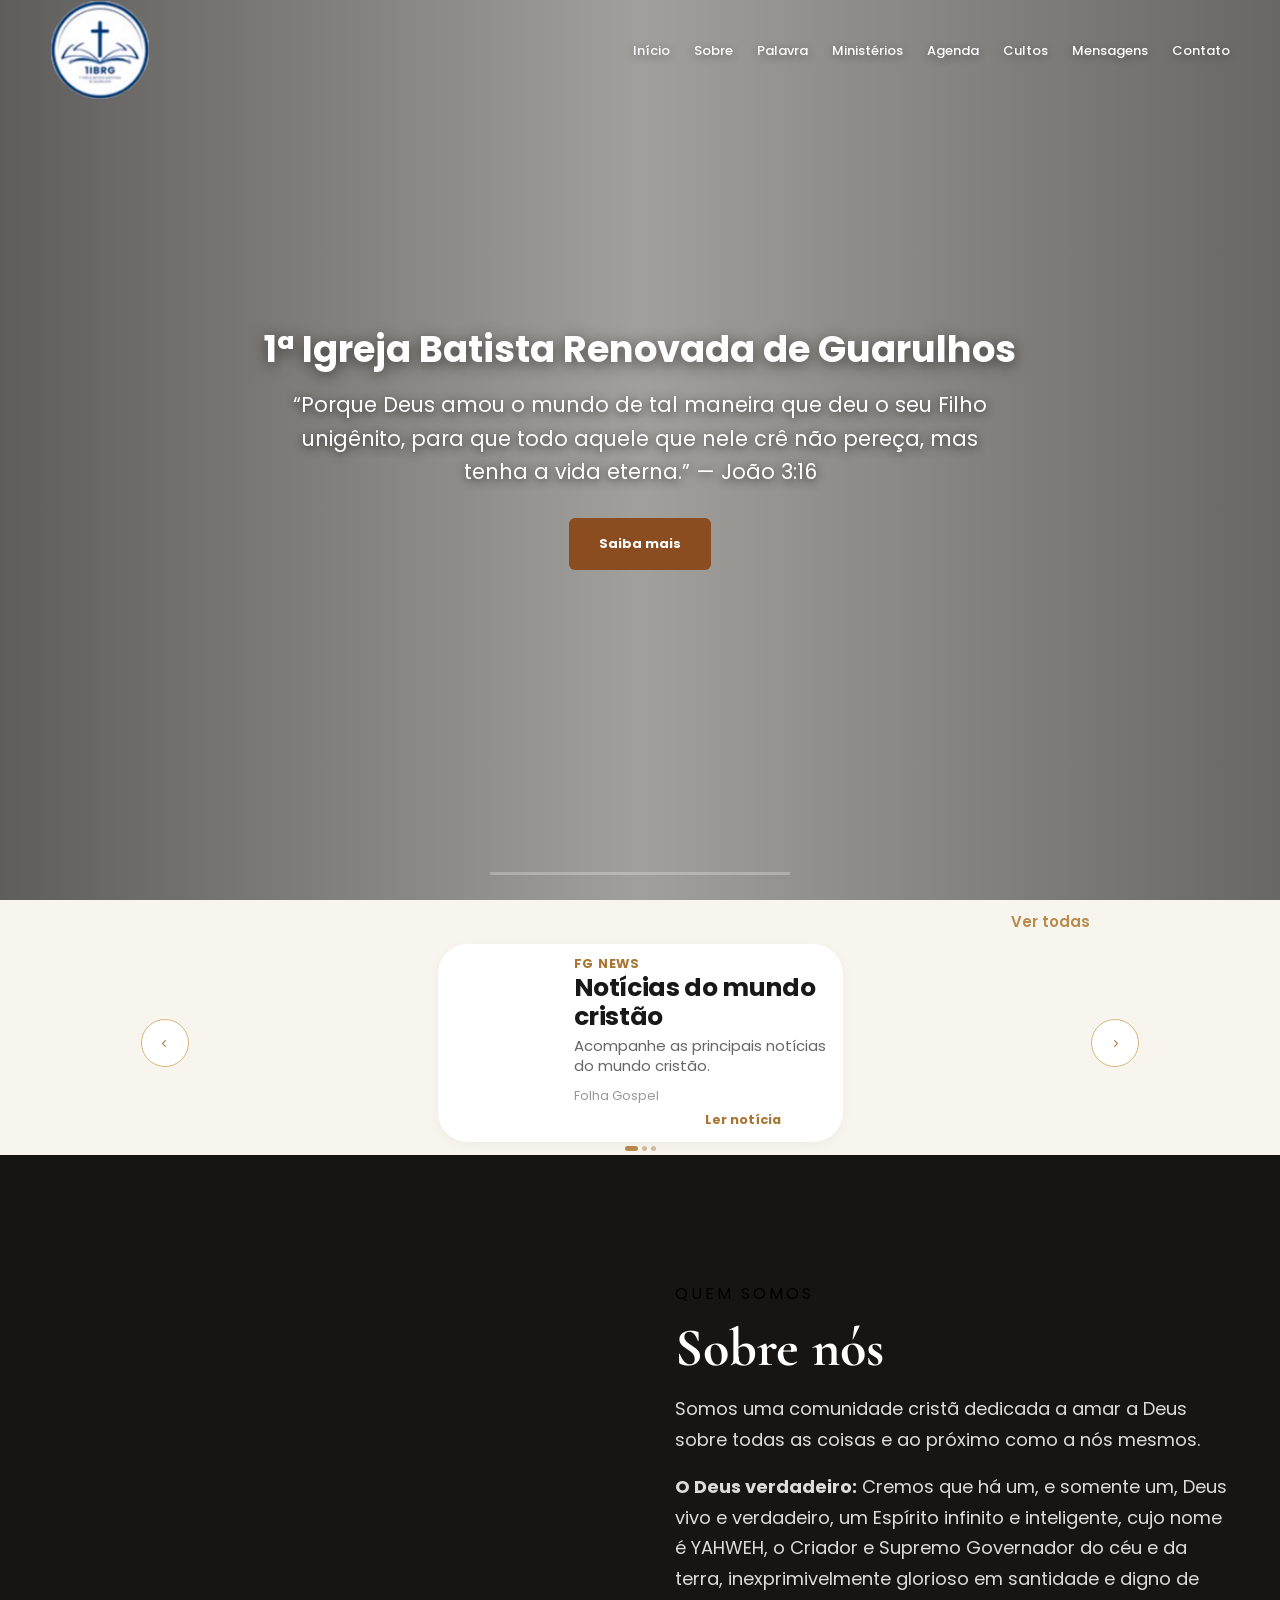
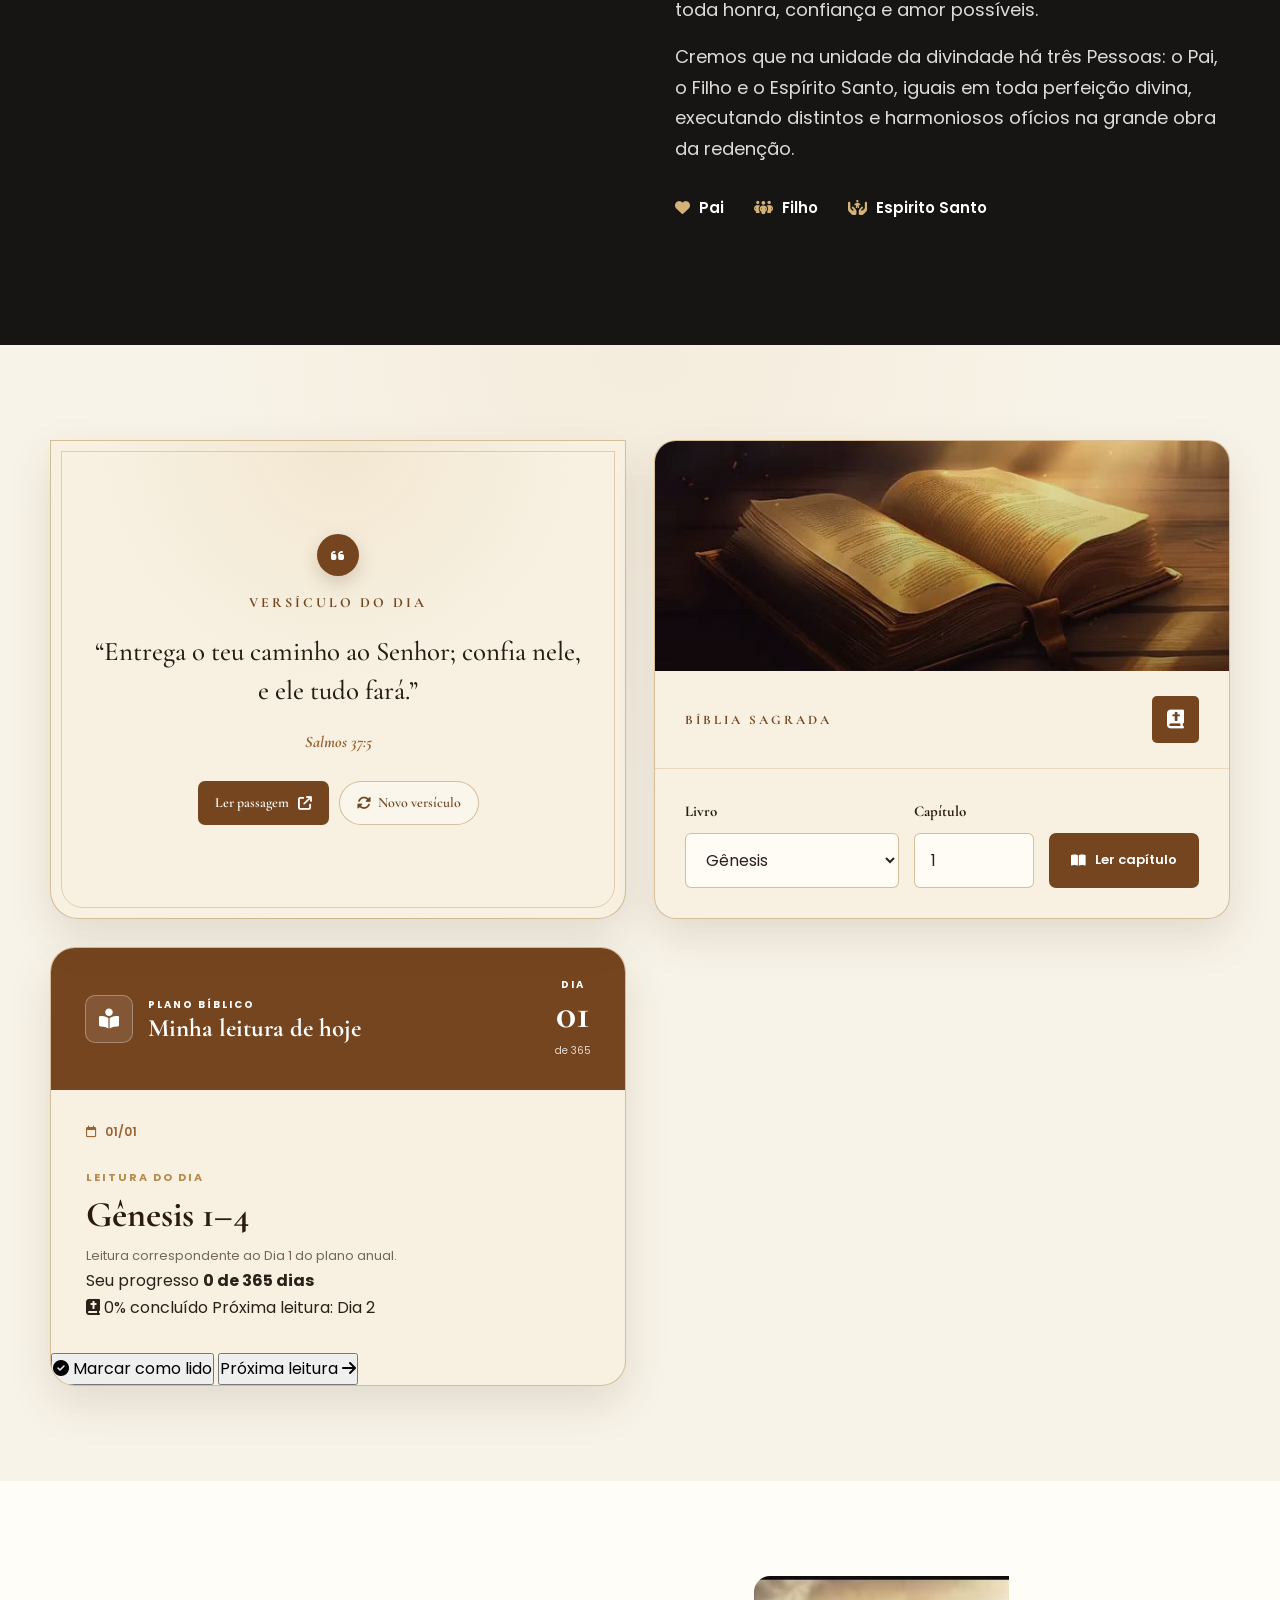
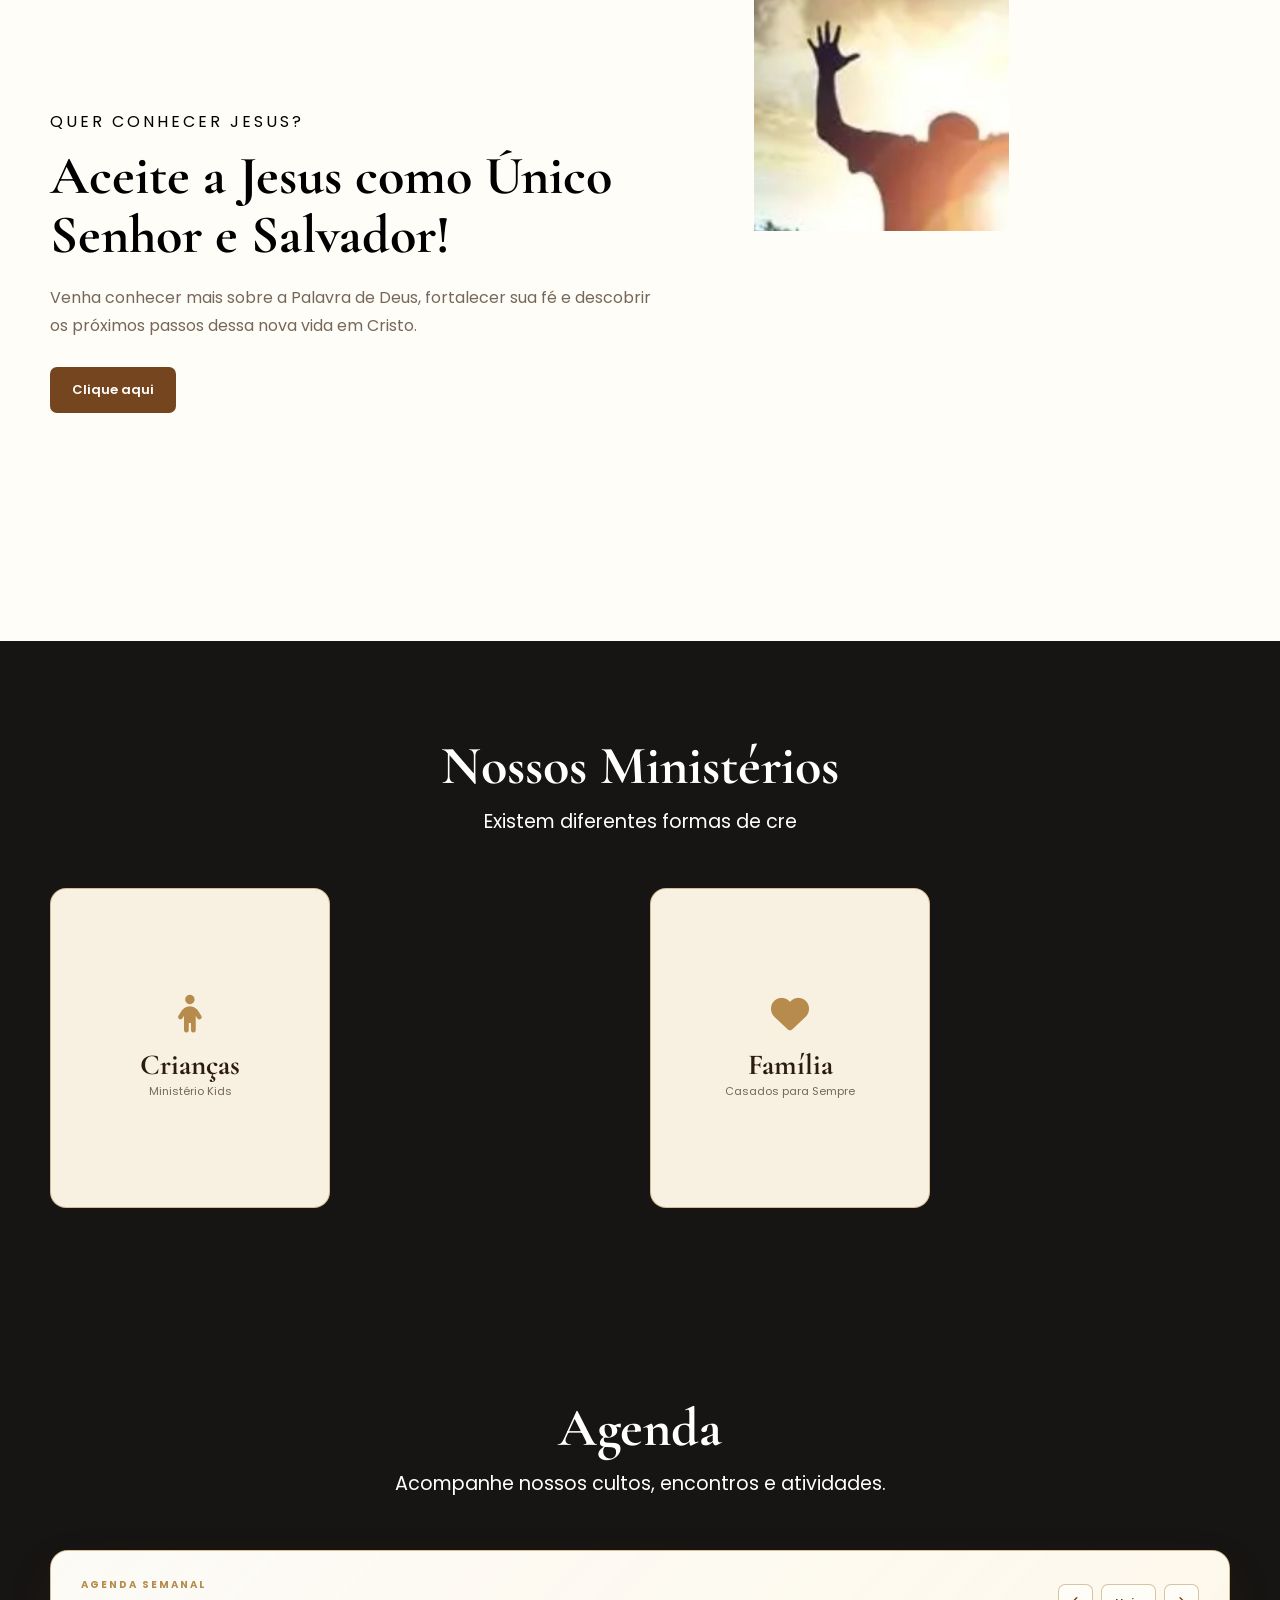
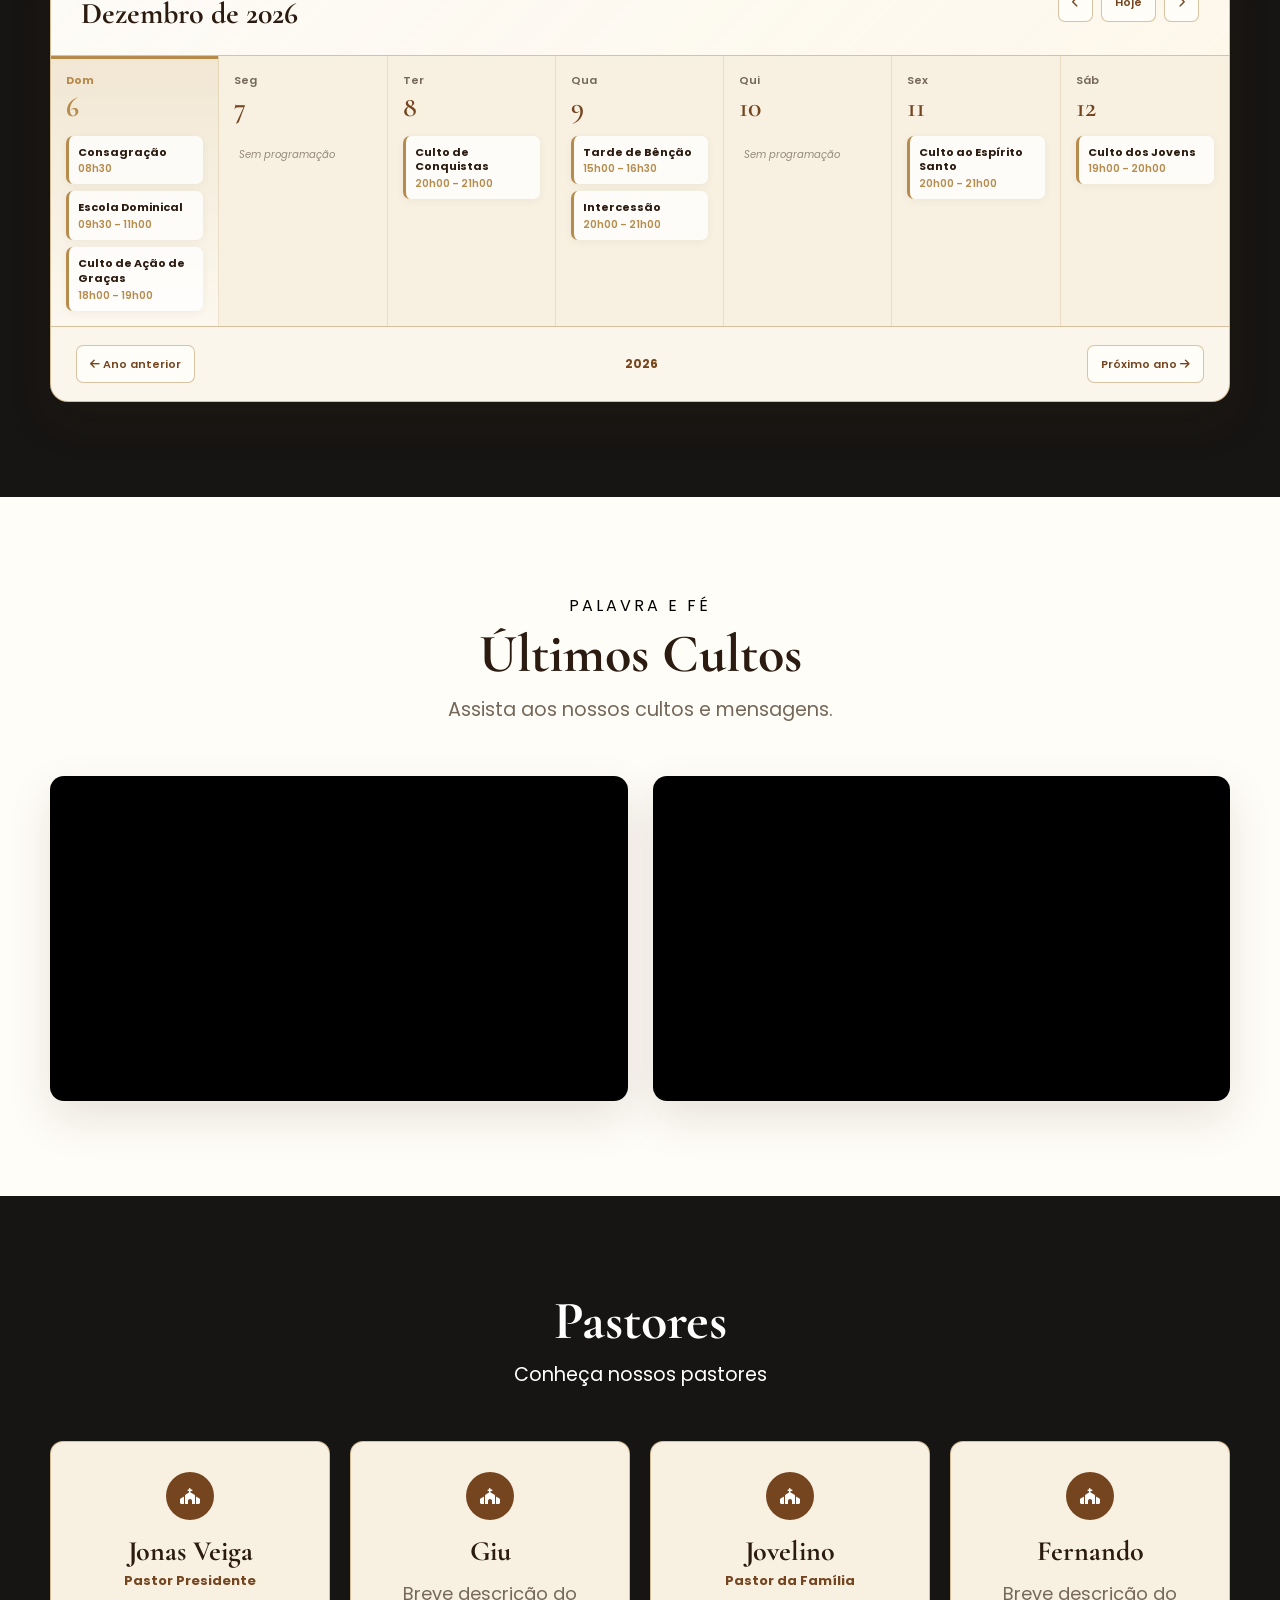
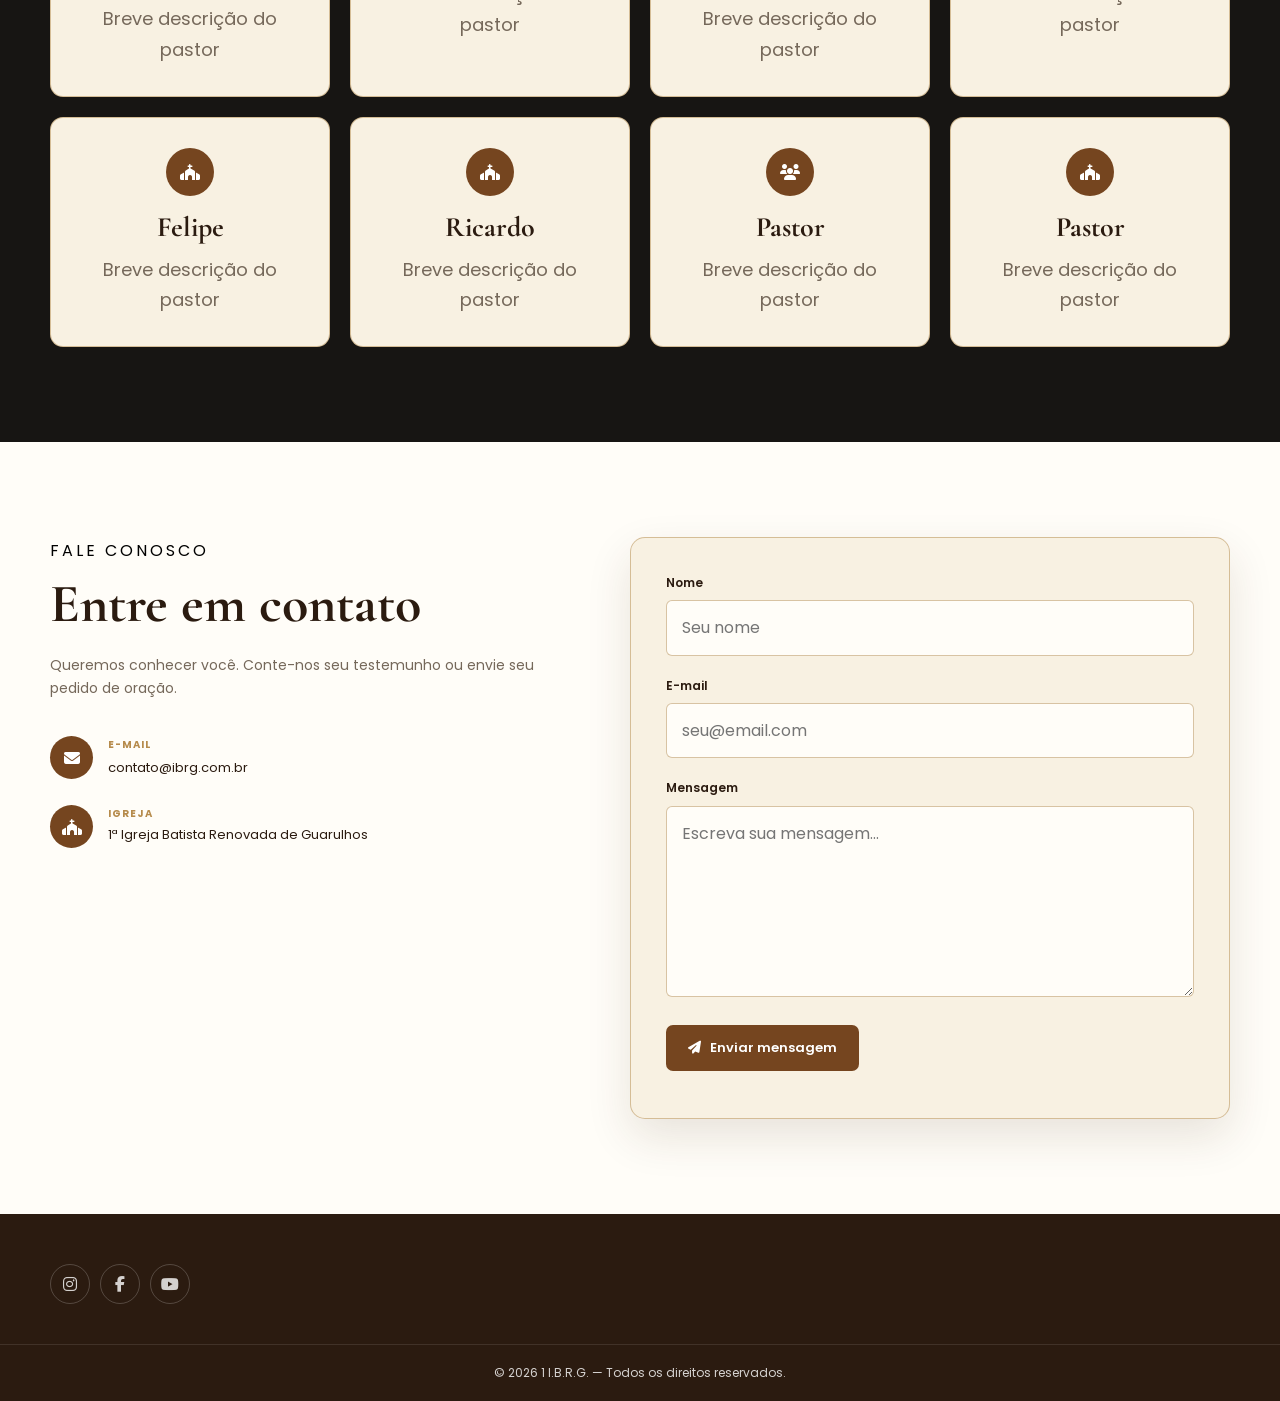
==== commit ab3b778b: "Update" ====
--- a/index.html
+++ b/index.html
@@ -388,7 +388,7 @@
           <span class="section-label">Quer conhecer Jesus?</span>
           <h2>Aceite a Jesus como Único Senhor e Salvador!</h2>
           <p>Venha conhecer mais sobre a Palavra de Deus, fortalecer sua fé e descobrir os próximos passos dessa nova vida em Cristo.</p>
-          <a href="assets/paginas/novoscristaos.html" class="button">Clique aqui</a>
+          <a href="assets/paginas/novoscristaos/novoscristaos.html" class="button">Clique aqui</a>
         </div>
 
         <div class="hospitality-image flip-card">
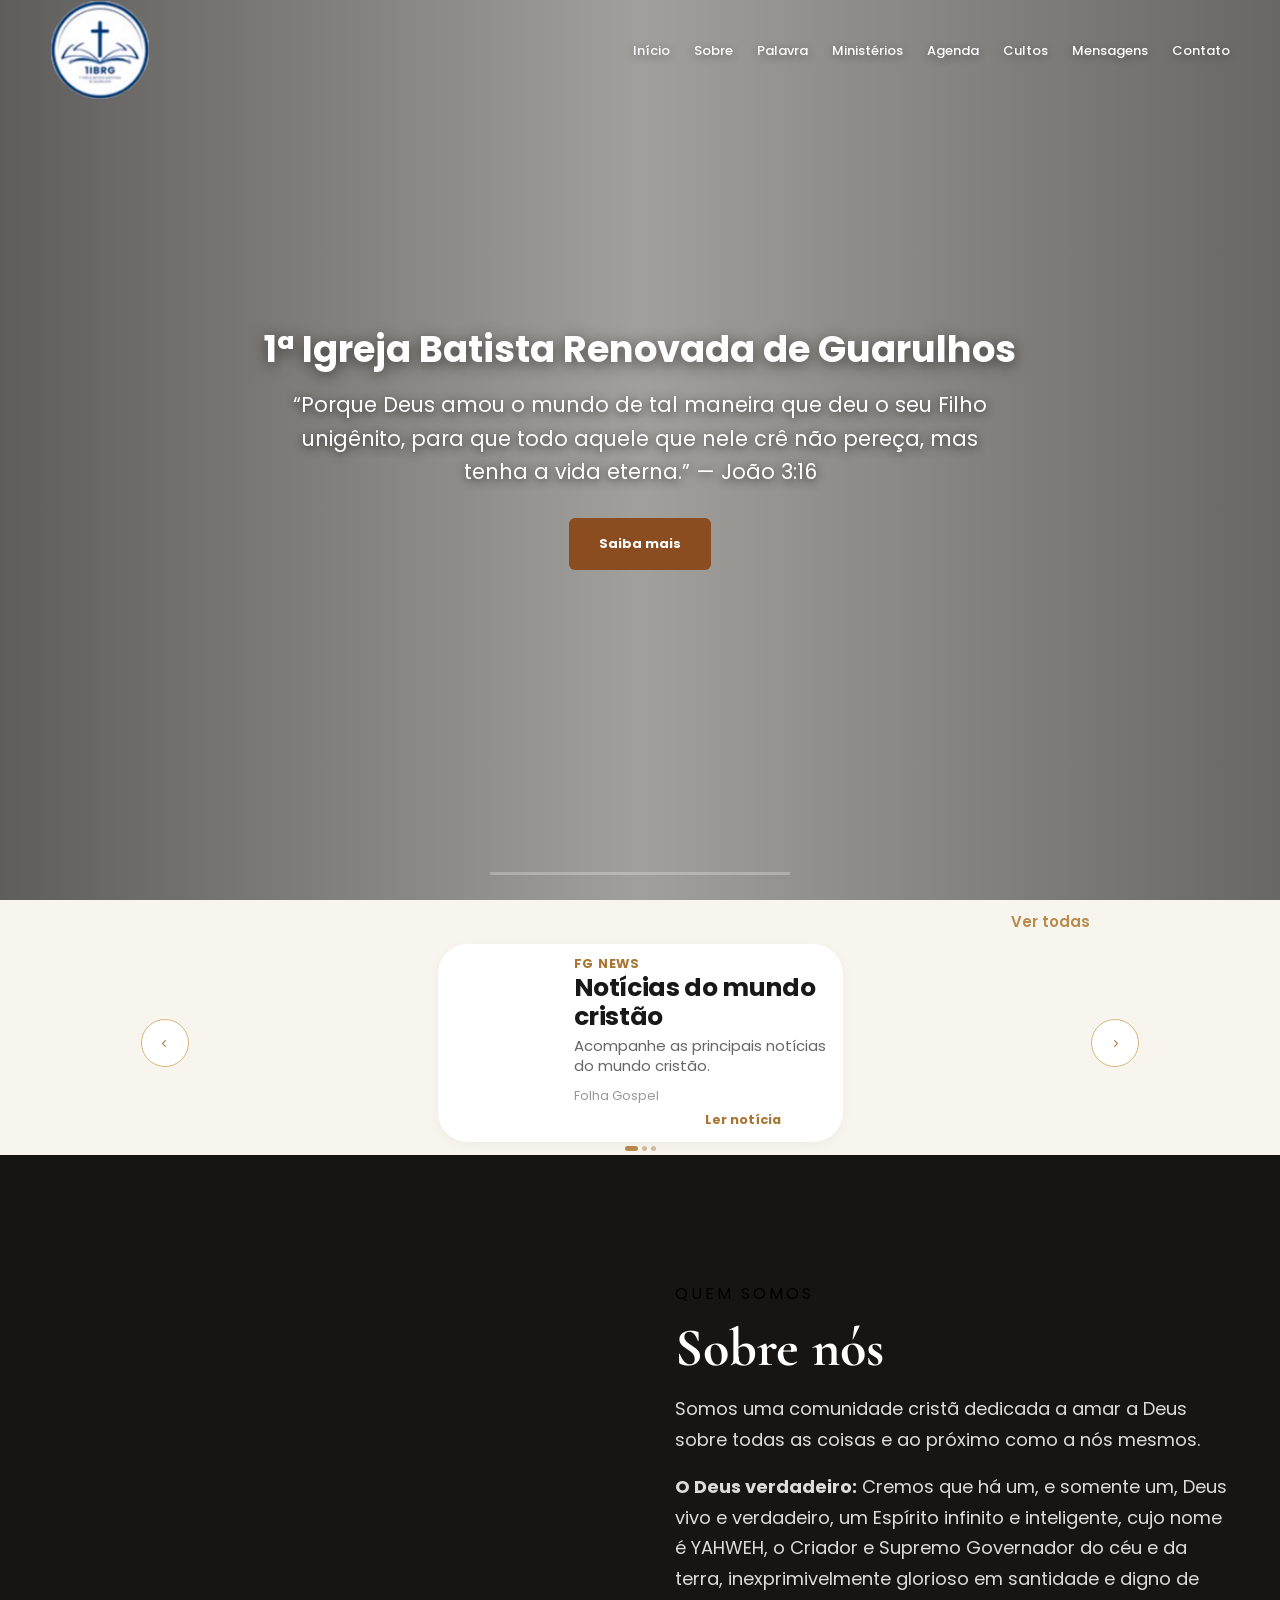
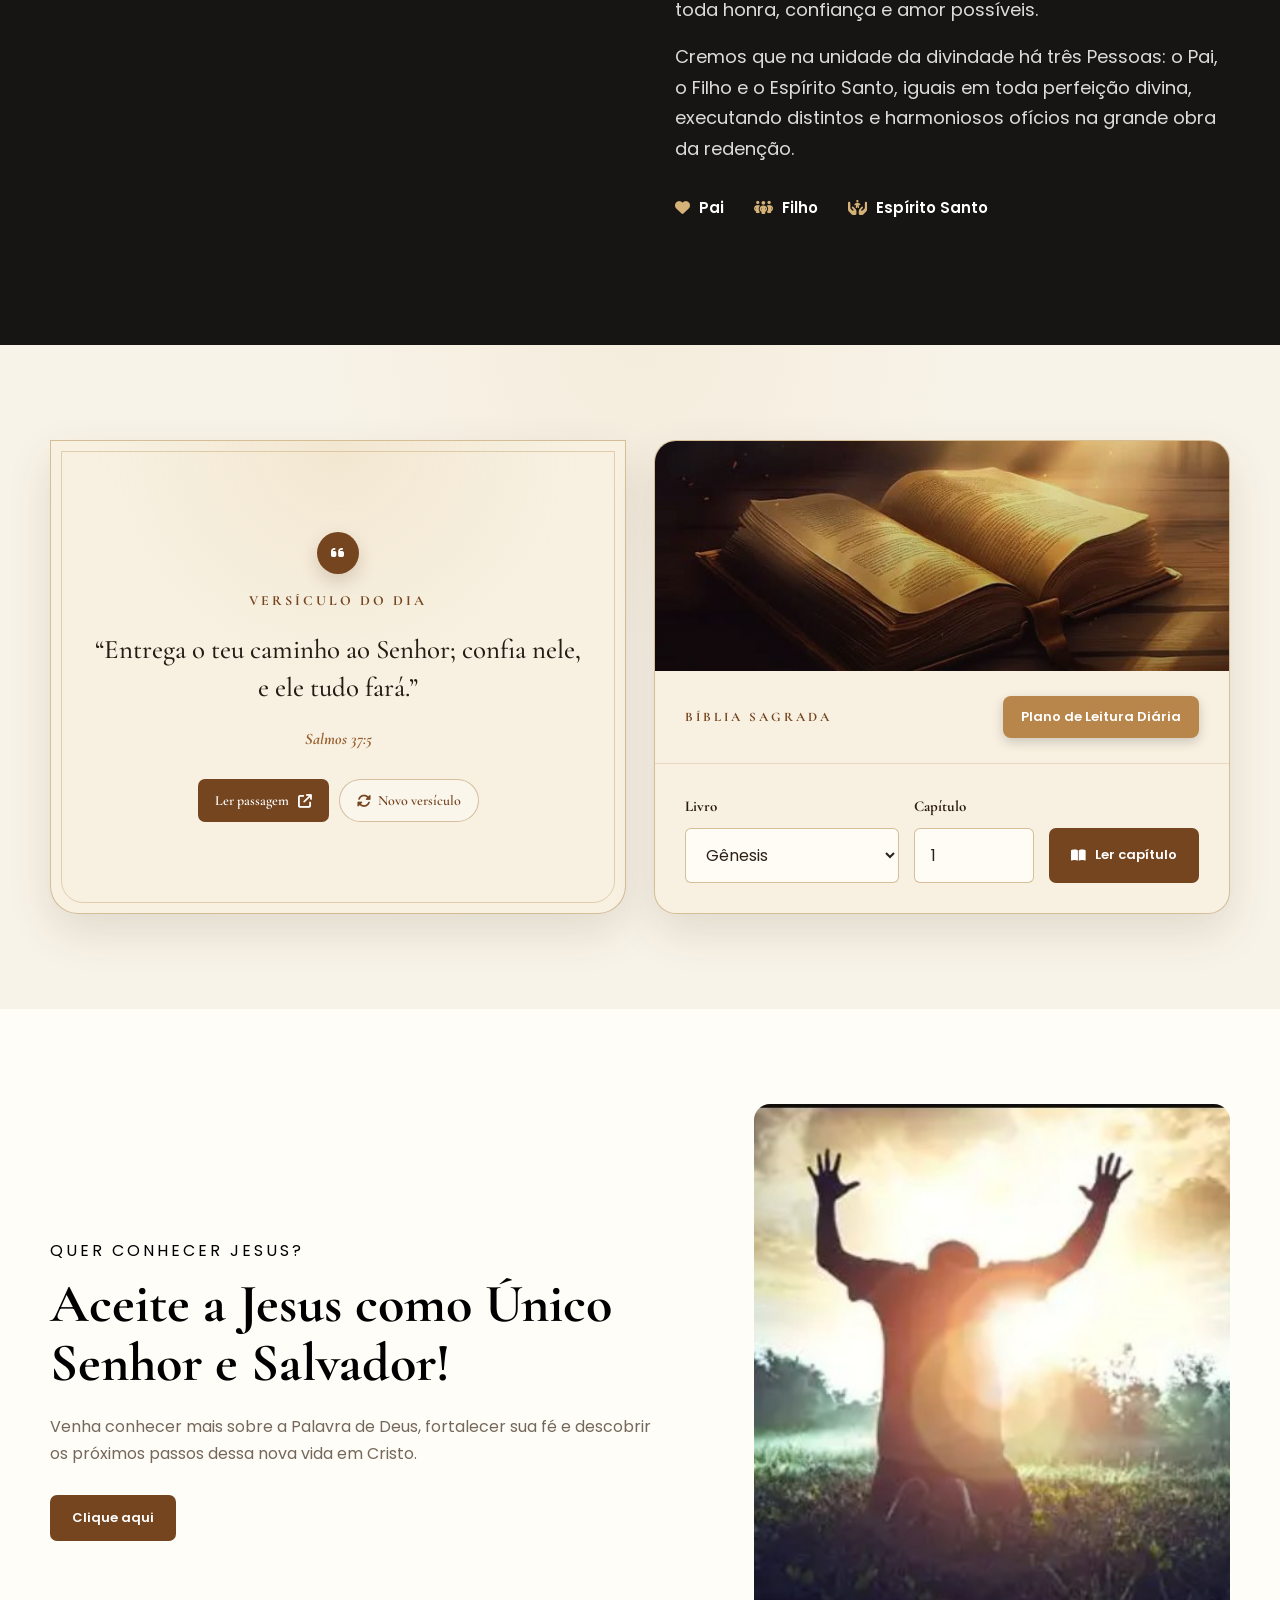
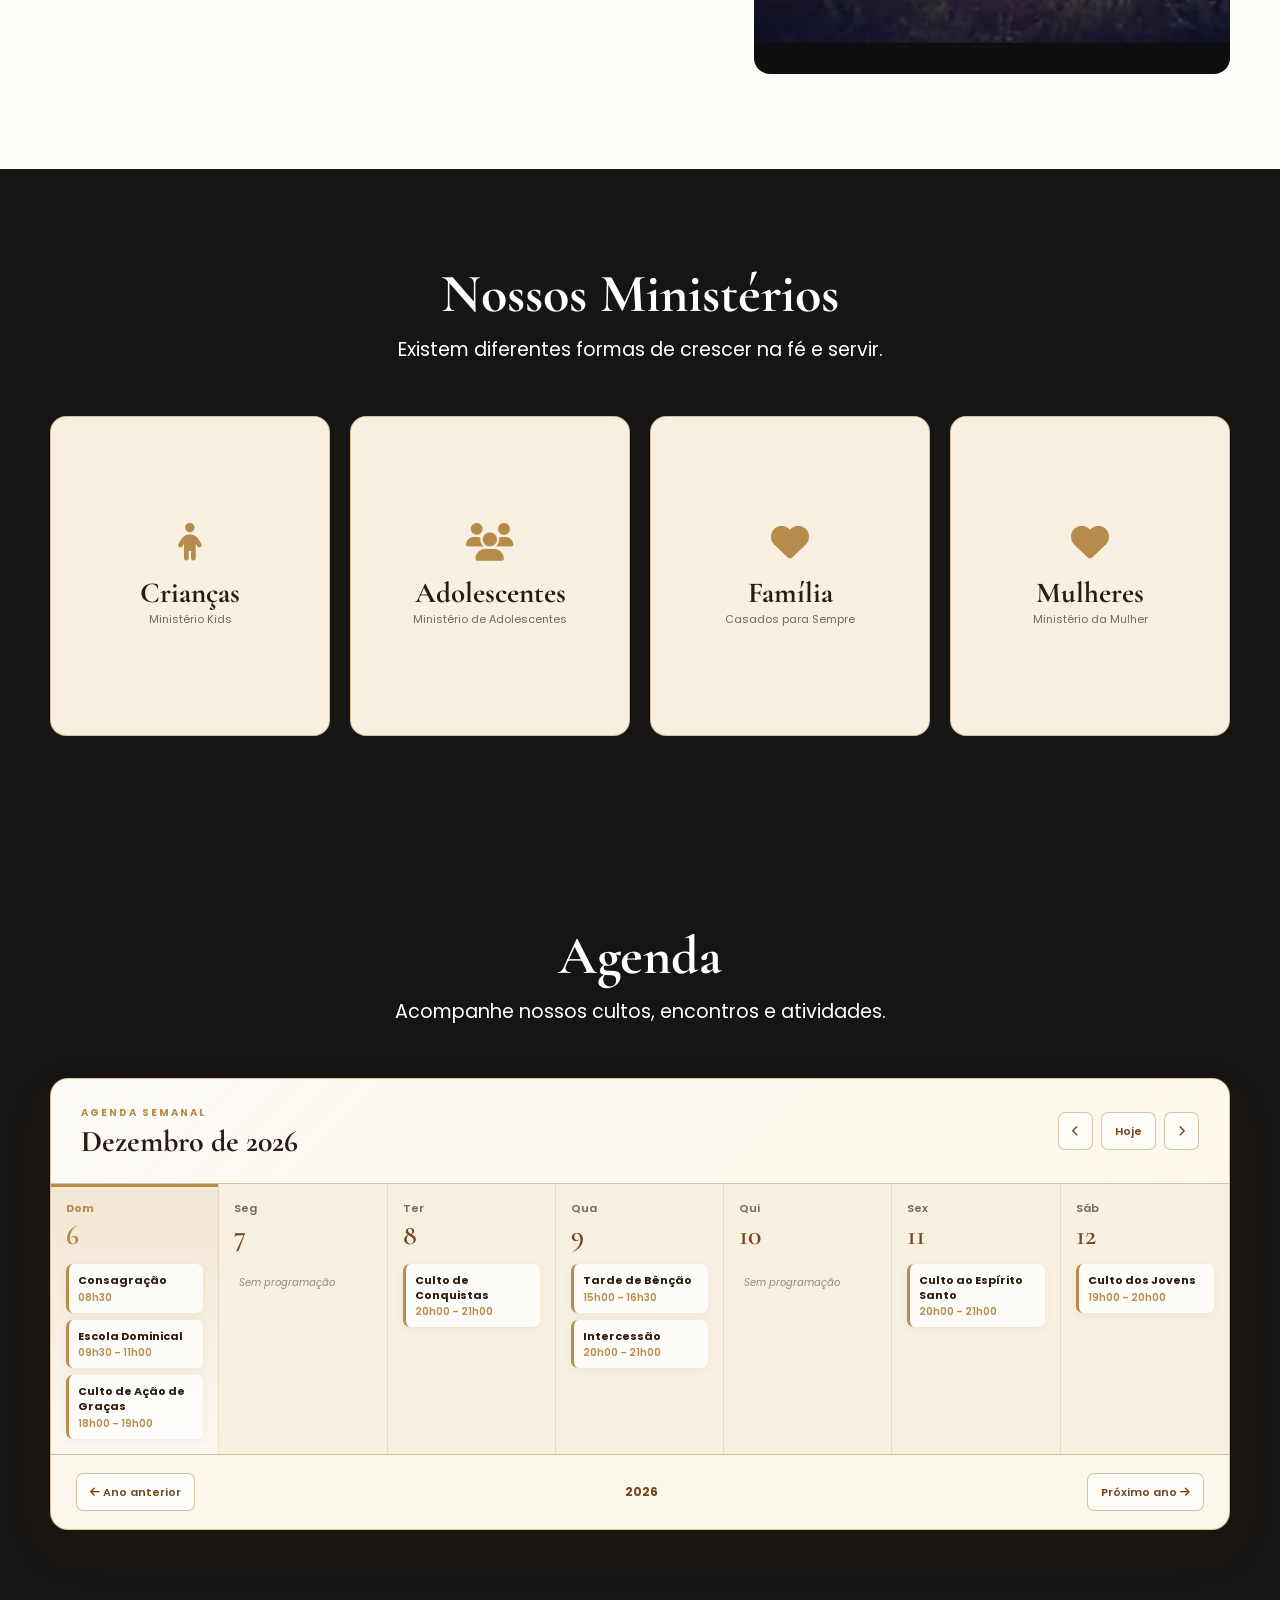
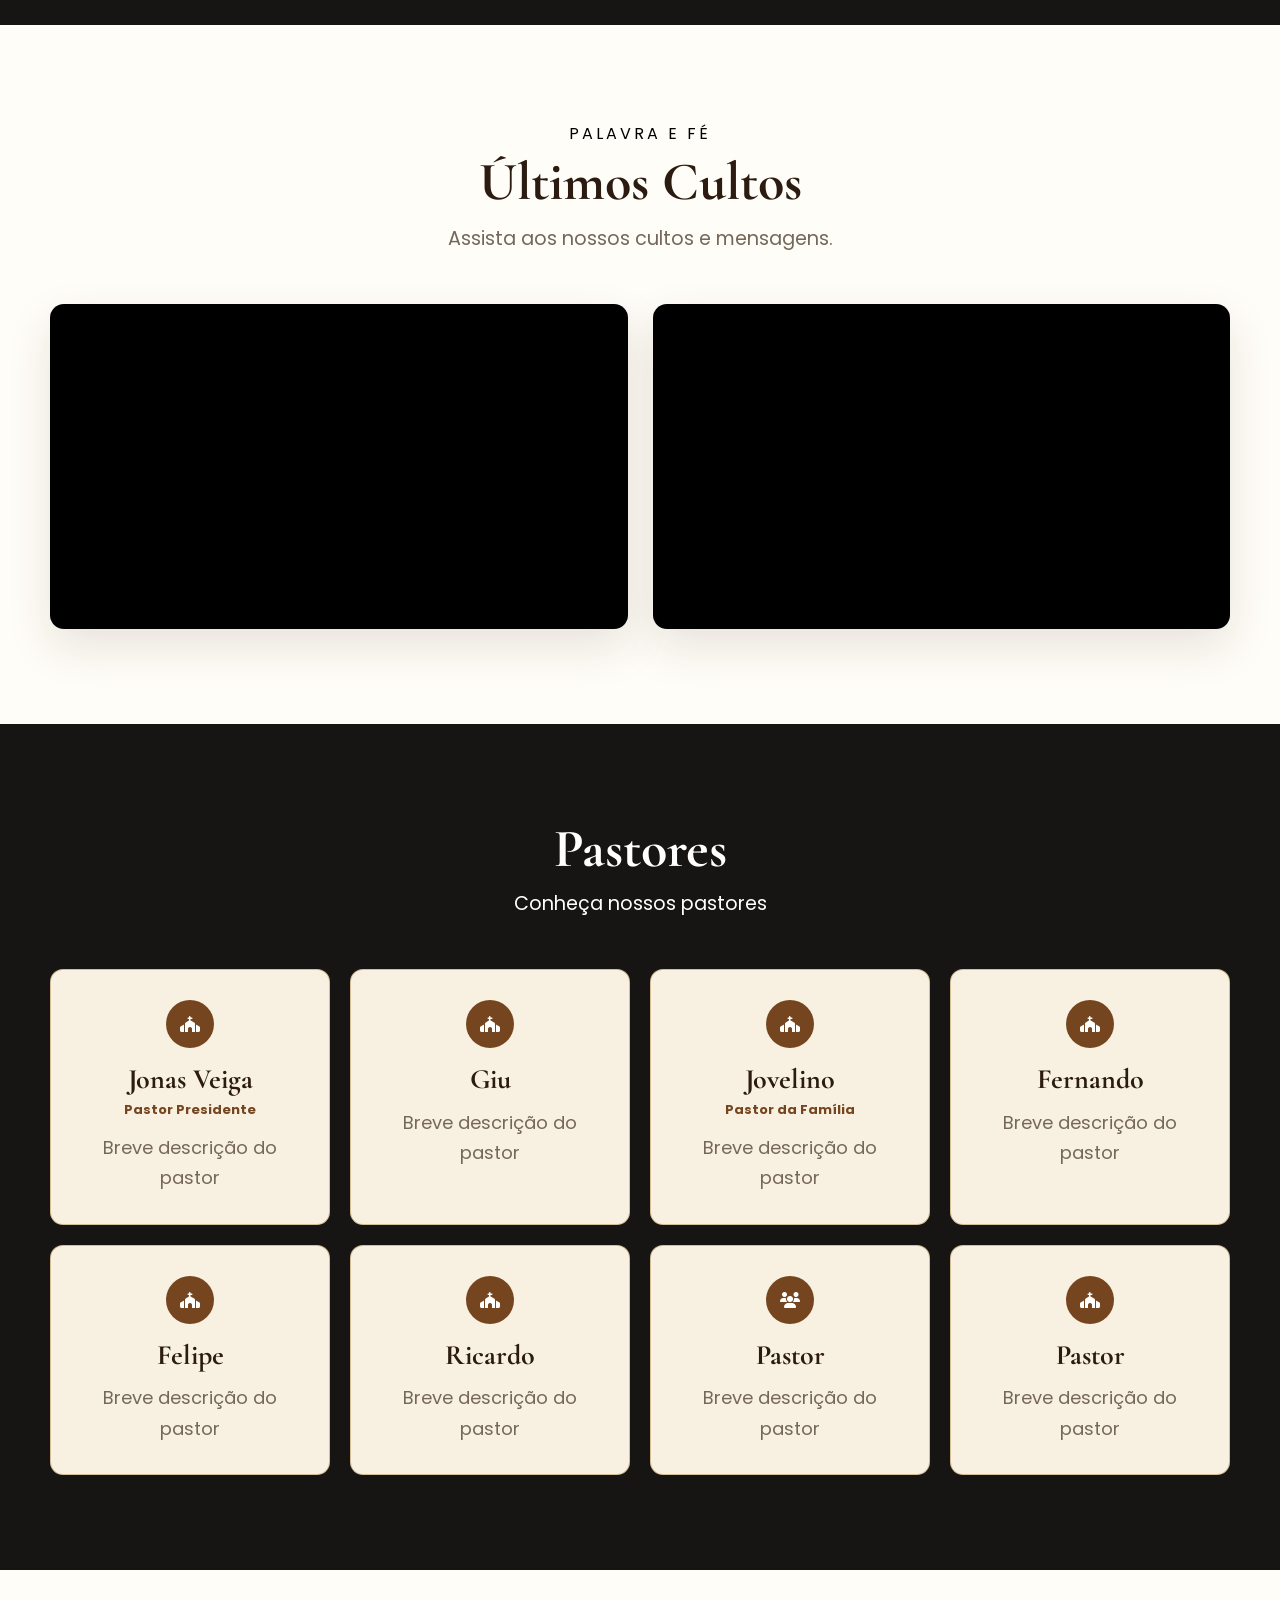
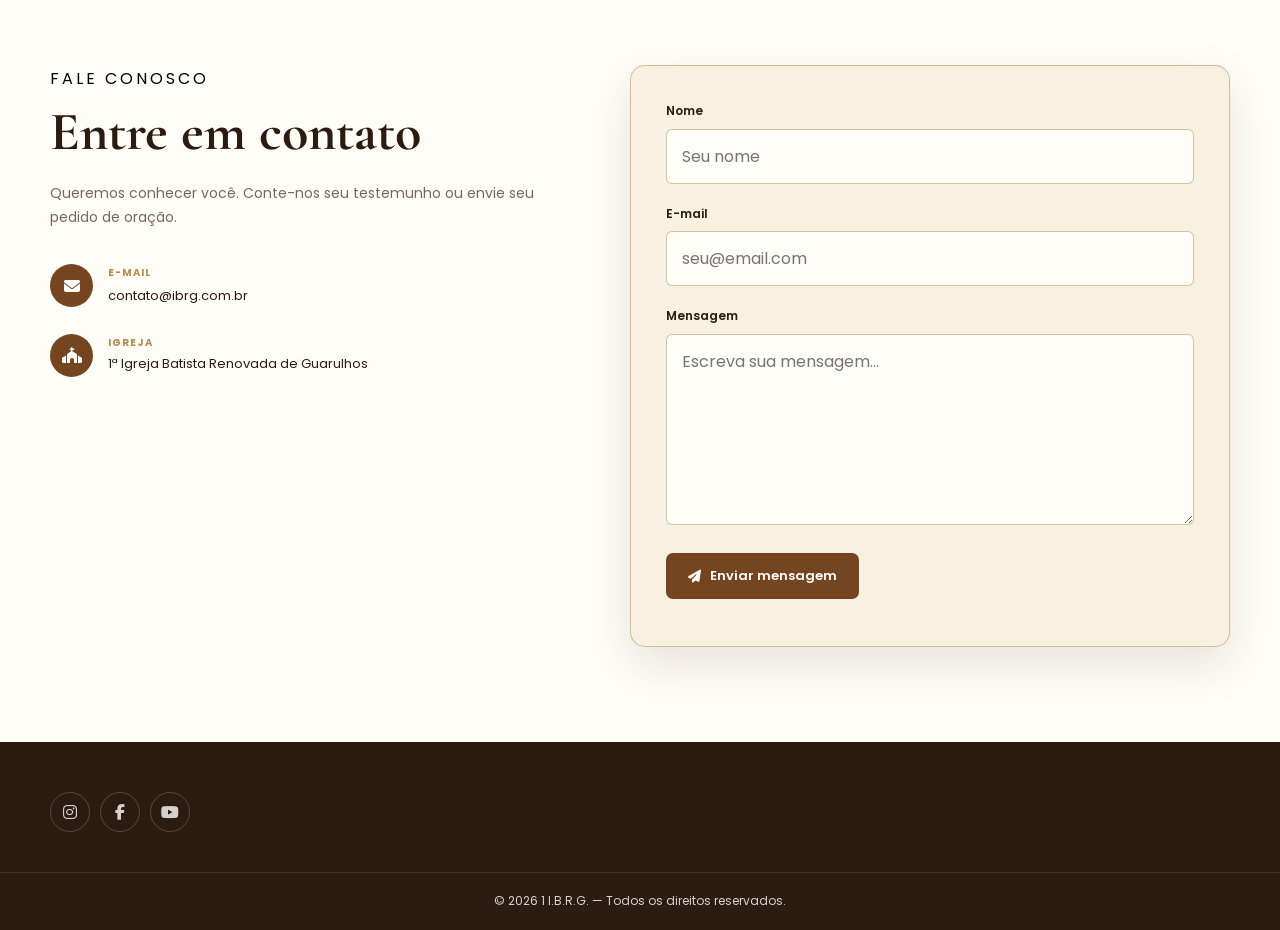
==== commit 7fce7e62: "criação do botão leitura diaria" ====
--- a/index.html
+++ b/index.html
@@ -13,18 +13,22 @@
   <link rel="preconnect" href="https://fonts.googleapis.com">
   <link rel="preconnect" href="https://fonts.gstatic.com" crossorigin>
   <link href="https://fonts.googleapis.com/css2?family=Poppins:wght@300;400;500;600;700&display=swap" rel="stylesheet">
+
   <link rel="stylesheet" href="https://cdnjs.cloudflare.com/ajax/libs/font-awesome/6.5.2/css/all.min.css">
   <link rel="stylesheet" href="assets/css/style.css">
 </head>
 
 <body>
 
-  <div class="welcome-bar" id="welcomeBar">JESUS CRISTO É O SENHOR!</div>
+  <div class="welcome-bar" id="welcomeBar">
+    JESUS CRISTO É O SENHOR!
+  </div>
 
   <header class="header">
     <div class="container nav-container">
+
       <a href="#inicio" class="logo-link" aria-label="Página inicial">
-        <img src="assets/images/logo.png" class="logo" alt="1 I.B.R.G." >
+        <img src="assets/images/logo.png" class="logo" alt="1 I.B.R.G.">
       </a>
 
       <nav class="navigation" id="navigation" aria-label="Navegação principal">
@@ -40,170 +44,336 @@
         </ul>
       </nav>
 
-      <button class="menu-toggle" id="menuToggle" type="button" aria-label="Abrir menu" aria-expanded="false" aria-controls="navigation">
+      <button
+        class="menu-toggle"
+        id="menuToggle"
+        type="button"
+        aria-label="Abrir menu"
+        aria-expanded="false"
+        aria-controls="navigation"
+      >
         <i class="fa-solid fa-bars" aria-hidden="true"></i>
       </button>
+
     </div>
   </header>
 
   <main>
 
     <!-- HERO / SLIDER -->
-    <section class="hero-video" id="inicio" aria-label="Apresentação da igreja">
+    <section
+      class="hero-video"
+      id="inicio"
+      aria-label="Apresentação da igreja"
+    >
+
       <div class="video-background">
-        <video class="hero-video-item active" id="heroVideo1" muted playsinline preload="auto" autoplay>
+
+        <video
+          class="hero-video-item active"
+          id="heroVideo1"
+          muted
+          playsinline
+          preload="auto"
+          autoplay
+        >
           <source src="assets/videos/2.mp4" type="video/mp4">
         </video>
 
-        <video class="hero-video-item" id="heroVideo2" muted playsinline preload="metadata">
+        <video
+          class="hero-video-item"
+          id="heroVideo2"
+          muted
+          playsinline
+          preload="metadata"
+        >
           <source src="assets/videos/3.mp4" type="video/mp4">
         </video>
 
-        <video class="hero-video-item" id="heroVideo3" muted playsinline preload="metadata">
+        <video
+          class="hero-video-item"
+          id="heroVideo3"
+          muted
+          playsinline
+          preload="metadata"
+        >
           <source src="assets/videos/1.mp4" type="video/mp4">
         </video>
 
         <div class="video-overlay"></div>
+
       </div>
-     
+
       <div class="hero-video-content">
-        <h1>1ª Igreja Batista Renovada de Guarulhos</h1>
-        <p>“Porque Deus amou o mundo de tal maneira que deu o seu Filho unigênito, para que todo aquele que nele crê não pereça, mas tenha a vida eterna.” — João 3:16</p>
-        <a href="#sobre" class="button">Saiba mais</a>
+
+        <h1>
+          1ª Igreja Batista Renovada de Guarulhos
+        </h1>
+
+        <p>
+          “Porque Deus amou o mundo de tal maneira que deu o seu Filho
+          unigênito, para que todo aquele que nele crê não pereça, mas tenha
+          a vida eterna.” — João 3:16
+        </p>
+
+        <a href="#sobre" class="button">
+          Saiba mais
+        </a>
+
       </div>
 
       <div class="video-indicator">
         <span class="video-progress"></span>
       </div>
+
     </section>
+
 
     <!-- NOTÍCIAS -->
     <section class="fg-news" aria-label="Notícias">
+
       <div class="fg-header">
-        <a href="https://folhagospel.com/c/fg-news/" target="_blank" rel="noopener noreferrer">Ver todas</a>
+
+        <a
+          href="https://folhagospel.com/c/fg-news/"
+          target="_blank"
+          rel="noopener noreferrer"
+        >
+          Ver todas
+        </a>
+
       </div>
 
-    <div class="fg-slider">
-        <button class="fg-prev" id="fgPrev" type="button" aria-label="Notícia anterior">
+      <div class="fg-slider">
+
+        <button
+          class="fg-prev"
+          id="fgPrev"
+          type="button"
+          aria-label="Notícia anterior"
+        >
           <i class="fa-solid fa-chevron-left" aria-hidden="true"></i>
         </button>
 
         <div id="noticia" aria-live="polite">
-          <div class="fg-loading">Carregando notícias...</div>
+          <div class="fg-loading">
+            Carregando notícias...
+          </div>
         </div>
 
-        <button class="fg-next" id="fgNext" type="button" aria-label="Próxima notícia">
+        <button
+          class="fg-next"
+          id="fgNext"
+          type="button"
+          aria-label="Próxima notícia"
+        >
           <i class="fa-solid fa-chevron-right" aria-hidden="true"></i>
         </button>
+
       </div>
 
-      <div id="pontos" class="fg-pontos" aria-label="Navegação das notícias"></div>
+      <div
+        id="pontos"
+        class="fg-pontos"
+        aria-label="Navegação das notícias"
+      ></div>
+
     </section>
-<!-- SOBRE -->
-<section class="about section" id="sobre">
-    <div class="container two-columns">
+
+
+    <!-- SOBRE -->
+    <section class="about section" id="sobre">
+
+      <div class="container two-columns">
+
         <div class="section-image">
-            <video
-                class="about-video"
-                id="heroVideo3"
-                muted
-                autoplay
-                loop
-                playsinline
-                preload="metadata"
-                width="800"
-                height="600"
-            >
-                <source src="assets/videos/1.mp4" type="video/mp4">
-                Seu navegador não suporta vídeo HTML5.
-            </video>
+
+          <video
+            class="about-video"
+            id="aboutVideo"
+            muted
+            autoplay
+            loop
+            playsinline
+            preload="metadata"
+            width="800"
+            height="600"
+          >
+            <source src="assets/videos/1.mp4" type="video/mp4">
+            Seu navegador não suporta vídeo HTML5.
+          </video>
+
         </div>
 
         <div class="content">
-            <span class="section-label">Quem somos</span>
-            <h2>Sobre nós</h2>
-
-            <p>
-                Somos uma comunidade cristã dedicada a amar a Deus sobre todas
-                as coisas e ao próximo como a nós mesmos.
-            </p>
-
-            <p>
-                <strong>O Deus verdadeiro:</strong>
-                Cremos que há um, e somente um, Deus vivo e verdadeiro, um
-                Espírito infinito e inteligente, cujo nome é YAHWEH, o Criador
-                e Supremo Governador do céu e da terra, inexprimivelmente
-                glorioso em santidade e digno de toda honra, confiança e amor
-                possíveis.
-            </p>
-
-            <p>
-                Cremos que na unidade da divindade há três Pessoas: o Pai,
-                o Filho e o Espírito Santo, iguais em toda perfeição divina,
-                executando distintos e harmoniosos ofícios na grande obra
-                da redenção.
-            </p>
-
-            <div class="about-features">
-                <div>
-                    <i class="fa-solid fa-heart" aria-hidden="true"></i>
-                    <span>Pai</span>
-                </div>
-                <div>
-                    <i class="fa-solid fa-people-group" aria-hidden="true"></i>
-                    <span>Filho</span>
-                </div>
-                <div>
-                    <i class="fa-solid fa-hands-holding-child" aria-hidden="true"></i>
-                    <span>Espirito Santo</span>
-                </div>
-            </div>
+
+          <span class="section-label">
+            Quem somos
+          </span>
+
+          <h2>
+            Sobre nós
+          </h2>
+
+          <p>
+            Somos uma comunidade cristã dedicada a amar a Deus sobre todas
+            as coisas e ao próximo como a nós mesmos.
+          </p>
+
+          <p>
+            <strong>O Deus verdadeiro:</strong>
+            Cremos que há um, e somente um, Deus vivo e verdadeiro, um
+            Espírito infinito e inteligente, cujo nome é YAHWEH, o Criador
+            e Supremo Governador do céu e da terra, inexprimivelmente
+            glorioso em santidade e digno de toda honra, confiança e amor
+            possíveis.
+          </p>
+
+          <p>
+            Cremos que na unidade da divindade há três Pessoas: o Pai,
+            o Filho e o Espírito Santo, iguais em toda perfeição divina,
+            executando distintos e harmoniosos ofícios na grande obra
+            da redenção.
+          </p>
+
+          <div class="about-features">
+
+            <div>
+              <i class="fa-solid fa-heart" aria-hidden="true"></i>
+              <span>Pai</span>
+            </div>
+
+            <div>
+              <i class="fa-solid fa-people-group" aria-hidden="true"></i>
+              <span>Filho</span>
+            </div>
+
+            <div>
+              <i
+                class="fa-solid fa-hands-holding-child"
+                aria-hidden="true"
+              ></i>
+              <span>Espírito Santo</span>
+            </div>
+
+          </div>
+
         </div>
-    </div>
-</section>
+
+      </div>
+
+    </section>
 
 
     <!-- BÍBLIA -->
     <section class="bible section" id="biblia">
+
       <div class="container">
 
         <!-- DEVOCIONAL -->
         <section class="devotional-block" id="devocional">
+
           <article class="verse-card">
-            <div class="verse-icon"><i class="fa-solid fa-quote-left" aria-hidden="true"></i></div>
-            <span class="verse-label">Versículo do dia</span>
-            <blockquote id="dailyVerse">Carregando versículo...</blockquote>
-            <strong id="verseReference">João 3:16</strong>
+
+            <div class="verse-icon">
+              <i class="fa-solid fa-quote-left" aria-hidden="true"></i>
+            </div>
+
+            <span class="verse-label">
+              Versículo do dia
+            </span>
+
+            <blockquote id="dailyVerse">
+              Carregando versículo...
+            </blockquote>
+
+            <strong id="verseReference">
+              João 3:16
+            </strong>
 
             <div class="verse-actions">
-              <a id="verseLink" href="https://www.bible.com/pt/bible" target="_blank" rel="noopener noreferrer" class="button">
-                Ler passagem <i class="fa-solid fa-arrow-up-right-from-square" aria-hidden="true"></i>
+
+              <a
+                id="verseLink"
+                href="https://www.bible.com/pt/bible"
+                target="_blank"
+                rel="noopener noreferrer"
+                class="button"
+              >
+                Ler passagem
+                <i
+                  class="fa-solid fa-arrow-up-right-from-square"
+                  aria-hidden="true"
+                ></i>
               </a>
 
-              <button class="verse-refresh" id="newVerse" type="button">
-                <i class="fa-solid fa-rotate" aria-hidden="true"></i> Novo versículo
+              <button
+                class="verse-refresh"
+                id="newVerse"
+                type="button"
+              >
+                <i class="fa-solid fa-rotate" aria-hidden="true"></i>
+                Novo versículo
               </button>
-            </div>
+
+            </div>
+
           </article>
+
         </section>
 
+
         <!-- LEITURA BÍBLICA -->
-        <section class="reading-block" id="leitura-biblica">
+        <section
+          class="reading-block"
+          id="leitura-biblica"
+        >
+
           <article class="reader-card">
+
             <div class="bible-card-image">
-              <img src="assets/images/biblia 2.jpeg" alt="Bíblia Sagrada aberta" loading="lazy">
+
+              <img
+                src="assets/images/biblia 2.jpeg"
+                alt="Bíblia Sagrada aberta"
+                loading="lazy"
+              >
+
             </div>
 
             <div class="reader-header">
-              <div><span class="verse-label">BÍBLIA SAGRADA</span></div>
-              <div class="reader-icon"><i class="fa-solid fa-book-bible" aria-hidden="true"></i></div>
+
+              <div>
+                <span class="verse-label">
+                  BÍBLIA SAGRADA
+                </span>
+              </div>
+
+              <a
+href="../church/assets/paginas/plano_de_leitura/index.html"
+                target="_blank"
+                rel="noopener noreferrer"
+class="bible-open-button"
+
+<i class="fa-solid fa-book-open" aria-hidden="true"></i>
+Plano de Leitura Diária
+</a>
+
             </div>
 
             <div class="reader-controls">
+
               <div class="reader-field">
-                <label for="bookSelect">Livro</label>
-
-                <select id="bookSelect" name="book">
+
+                <label for="bookSelect">
+                  Livro
+                </label>
+
+                <select
+                  id="bookSelect"
+                  name="book"
+                >
+
                   <option value="GEN">Gênesis</option>
                   <option value="EXO">Êxodo</option>
                   <option value="LEV">Levítico</option>
@@ -270,456 +440,1076 @@
                   <option value="3JN">3 João</option>
                   <option value="JUD">Judas</option>
                   <option value="REV">Apocalipse</option>
+
                 </select>
-              </div>
+
+              </div>
+
 
               <div class="reader-field chapter-field">
-                <label for="chapterInput">Capítulo</label>
-                <input id="chapterInput" name="chapter" type="number" min="1" value="1" inputmode="numeric">
-              </div>
-
-              <button id="readChapter" class="button" type="button">
-                <i class="fa-solid fa-book-open" aria-hidden="true"></i> Ler capítulo
+
+                <label for="chapterInput">
+                  Capítulo
+                </label>
+
+                <input
+                  id="chapterInput"
+                  name="chapter"
+                  type="number"
+                  min="1"
+                  value="1"
+                  inputmode="numeric"
+                >
+
+              </div>
+
+
+              <button
+                id="readChapter"
+                class="button"
+                type="button"
+              >
+                <i
+                  class="fa-solid fa-book-open"
+                  aria-hidden="true"
+                ></i>
+                Ler capítulo
               </button>
-            </div>
+
+            </div>
+
           </article>
 
+
           <!-- LEITOR -->
-          <article class="bible-reader" id="bibleReader" hidden>
+          <article
+            class="bible-reader"
+            id="bibleReader"
+            hidden
+          >
+
             <div class="bible-reader-header">
+
               <div>
-                <span class="verse-label">Sua leitura</span>
-                <h3 id="readerTitle">Gênesis 1</h3>
-              </div>
-
-              <button id="closeReader" type="button" aria-label="Fechar leitura">
-                <i class="fa-solid fa-xmark" aria-hidden="true"></i>
+
+                <span class="verse-label">
+                  Sua leitura
+                </span>
+
+                <h3 id="readerTitle">
+                  Gênesis 1
+                </h3>
+
+              </div>
+
+              <button
+                id="closeReader"
+                type="button"
+                aria-label="Fechar leitura"
+              >
+                <i
+                  class="fa-solid fa-xmark"
+                  aria-hidden="true"
+                ></i>
               </button>
-            </div>
-
-            <div class="bible-reader-content" id="readerResult" aria-live="polite">
-              <p>Escolha um livro e um capítulo.</p>
-            </div>
+
+            </div>
+
+
+            <div
+              class="bible-reader-content"
+              id="readerResult"
+              aria-live="polite"
+            >
+              <p>
+                Escolha um livro e um capítulo.
+              </p>
+            </div>
+
 
             <div class="bible-reader-footer">
-              <a id="externalChapterLink" href="https://www.bible.com/pt/bible" target="_blank" rel="noopener noreferrer" class="external-reading">
-                Abrir no Bible.com <i class="fa-solid fa-arrow-up-right-from-square" aria-hidden="true"></i>
+
+              <a
+                id="externalChapterLink"
+                href="https://www.bible.com/pt/bible"
+                target="_blank"
+                rel="noopener noreferrer"
+                class="external-reading"
+              >
+                Abrir no Bible.com
+                <i
+                  class="fa-solid fa-arrow-up-right-from-square"
+                  aria-hidden="true"
+                ></i>
               </a>
-            </div>
+
+            </div>
+
           </article>
+
         </section>
 
-        <!-- PLANO BÍBLICO ANUAL -->
-        <section class="daily-reading-section" id="leitura-anual">
-          <article class="daily-reading-card">
-
-            <div class="daily-reading-top">
-              <div class="daily-reading-brand">
-                <div class="daily-reading-icon"><i class="fa-solid fa-book-open-reader" aria-hidden="true"></i></div>
-
-                <div>
-                  <span>PLANO BÍBLICO</span>
-                  <h3>Minha leitura de hoje</h3>
-                </div>
-              </div>
-
-              <div class="daily-reading-day">
-                <span>DIA</span>
-                <strong id="currentReadingDay">01</strong>
-                <small>de 365</small>
-              </div>
-            </div>
-
-            <div class="daily-reading-content">
-              <div class="daily-reading-date">
-                <i class="fa-regular fa-calendar" aria-hidden="true"></i>
-                <span id="dailyReadingDate">Leitura de hoje</span>
-              </div>
-
-              <div class="daily-reading-passage">
-                <span>LEITURA DO DIA</span>
-                <h2 id="dailyReadingTitle">Gênesis 1 — 3</h2>
-                <p id="dailyReadingDescription">Comece sua jornada pela Palavra lendo a criação e os primeiros acontecimentos registrados em Gênesis.</p>
-              </div>
-
-              <div class="daily-progress">
-                <div class="daily-progress-header">
-                  <span>Seu progresso</span>
-                  <strong id="annualProgressText">0 de 365 dias</strong>
-                </div>
-
-                <div class="daily-progress-bar" role="progressbar" aria-label="Progresso da leitura bíblica anual" aria-valuemin="0" aria-valuemax="365" aria-valuenow="0">
-                  <span id="annualProgressBar"></span>
-                </div>
-
-                <div class="daily-progress-footer">
-                  <span>
-                    <i class="fa-solid fa-book-bible" aria-hidden="true"></i>
-                    <span id="annualProgressPercent">0%</span> concluído
-                  </span>
-
-                  <span id="nextReadingDay">Próxima leitura: Dia 1</span>
-                </div>
-              </div>
-            </div>
-
-            <div class="daily-reading-actions">
-              <button id="completeReading" class="daily-complete-button" type="button">
-                <i class="fa-solid fa-circle-check" aria-hidden="true"></i> Marcar como lido
-              </button>
-
-              <button id="nextReading" class="daily-next-button" type="button">
-                Próxima leitura <i class="fa-solid fa-arrow-right" aria-hidden="true"></i>
-              </button>
-            </div>
-
-            <div class="daily-reading-status" id="dailyReadingStatus" role="status" aria-live="polite"></div>
-          </article>
-        </section>
-
       </div>
+
     </section>
 
+
     <!-- NOVOS CRISTÃOS -->
-    <section class="hospitality section" id="hospitalidade">
+    <section
+      class="hospitality section"
+      id="hospitalidade"
+    >
+
       <div class="container hospitality-container">
 
         <div class="hospitality-text">
-          <span class="section-label">Quer conhecer Jesus?</span>
-          <h2>Aceite a Jesus como Único Senhor e Salvador!</h2>
-          <p>Venha conhecer mais sobre a Palavra de Deus, fortalecer sua fé e descobrir os próximos passos dessa nova vida em Cristo.</p>
-          <a href="assets/paginas/novoscristaos/novoscristaos.html" class="button">Clique aqui</a>
+
+          <span class="section-label">
+            Quer conhecer Jesus?
+          </span>
+
+          <h2>
+            Aceite a Jesus como Único Senhor e Salvador!
+          </h2>
+
+          <p>
+            Venha conhecer mais sobre a Palavra de Deus, fortalecer sua fé
+            e descobrir os próximos passos dessa nova vida em Cristo.
+          </p>
+
+          <a
+            href="assets/paginas/novoscristaos/novoscristaos.html"
+            class="button"
+          >
+            Clique aqui
+          </a>
+
         </div>
 
+
         <div class="hospitality-image flip-card">
+
           <div class="flip-inner">
 
             <div class="flip-front">
-              <img src="assets/images/orando.jpg" alt="Equipe de hospitalidade" loading="lazy" width="800" height="1000">
-            </div>
+
+              <img
+                src="assets/images/orando.jpg"
+                alt="Equipe de hospitalidade"
+                loading="lazy"
+                width="800"
+                height="1000"
+              >
+
+            </div>
+
 
             <div class="flip-back">
-              <i class="fa-solid fa-handshake" aria-hidden="true"></i>
-              <h3><a href="assets/paginas/novoscristaos/novoscristaos.html" class="button">Eu aceito a Jesus!</a></h3>
-              <p>Jesus te ama e quer cuidar de você!</p>
+
+              <i
+                class="fa-solid fa-handshake"
+                aria-hidden="true"
+              ></i>
+
+              <h3>
+
+                <a
+                  href="assets/paginas/novoscristaos/novoscristaos.html"
+                  class="button"
+                >
+                  Eu aceito a Jesus!
+                </a>
+
+              </h3>
+
+              <p>
+                Jesus te ama e quer cuidar de você!
+              </p>
+
             </div>
 
           </div>
+
         </div>
 
       </div>
+
     </section>
 
+
     <!-- MINISTÉRIOS -->
-    <section class="ministries section" id="ministerios">
+    <section
+      class="ministries section"
+      id="ministerios"
+    >
+
       <div class="container">
 
         <div class="section-heading ministerios-heading">
-          <h2 class="title">Nossos Ministérios</h2>
-          <p>Existem diferentes formas de cre</p>
+
+          <h2 class="title">
+            Nossos Ministérios
+          </h2>
+
+          <p>
+            Existem diferentes formas de crescer na fé e servir.
+          </p>
+
         </div>
+
 
         <div class="flip-grid">
 
           <!-- CRIANÇAS -->
           <article class="flip-card">
+
             <div class="flip-inner">
 
               <div class="flip-front">
-                <i class="fa-solid fa-child" aria-hidden="true"></i>
-                <h3>Crianças</h3>
-                <span>Ministério Kids</span>
-              </div>
+
+                <i
+                  class="fa-solid fa-child"
+                  aria-hidden="true"
+                ></i>
+
+                <h3>
+                  Crianças
+                </h3>
+
+                <span>
+                  Ministério Kids
+                </span>
+
+              </div>
+
 
               <div class="flip-back">
-                <i class="fa-solid fa-child" aria-hidden="true"></i>
-                <h3>Kids Ministry</h3>
-                <p>Um ambiente seguro para crianças aprenderem sobre Deus de forma divertida e acolhedora.</p>
-                <a href="assets/images/1.jpeg" target="_blank" rel="noopener noreferrer">Saiba mais</a>
-              </div>
-
-            </div>
+
+                <i
+                  class="fa-solid fa-child"
+                  aria-hidden="true"
+                ></i>
+
+                <h3>
+                  Kids Ministry
+                </h3>
+
+                <p>
+                  Um ambiente seguro para crianças aprenderem sobre Deus
+                  de forma divertida e acolhedora.
+                </p>
+
+                <a
+                  href="assets/images/1.jpeg"
+                  target="_blank"
+                  rel="noopener noreferrer"
+                >
+                  Saiba mais
+                </a>
+
+              </div>
+
+            </div>
+
           </article>
+
 
           <!-- ADOLESCENTES -->
           <article class="flip-card">
+
             <div class="flip-inner">
 
               <div class="flip-front">
-                <i class="fa-solid fa-users" aria-hidden="true"></i>
-                <h3>Adolescentes</h3>
-                <span>Ministério de Adolescentes</span>
-              </div>
+
+                <i
+                  class="fa-solid fa-users"
+                  aria-hidden="true"
+                ></i>
+
+                <h3>
+                  Adolescentes
+                </h3>
+
+                <span>
+                  Ministério de Adolescentes
+                </span>
+
+              </div>
+
 
               <div class="flip-back">
-                <i class="fa-solid fa-users" aria-hidden="true"></i>
-                <h3>Ministério de Adolescentes</h3>
-                <p>Adolescentes crescendo na fé, na comunhão e no conhecimento da Palavra.</p>
-                <a href="assets/images/2.jpeg" target="_blank" rel="noopener noreferrer">Saiba mais</a>
-              </div>
-
-            </div>
+
+                <i
+                  class="fa-solid fa-users"
+                  aria-hidden="true"
+                ></i>
+
+                <h3>
+                  Ministério de Adolescentes
+                </h3>
+
+                <p>
+                  Adolescentes crescendo na fé, na comunhão e no conhecimento
+                  da Palavra.
+                </p>
+
+                <a
+                  href="assets/images/2.jpeg"
+                  target="_blank"
+                  rel="noopener noreferrer"
+                >
+                  Saiba mais
+                </a>
+
+              </div>
+
+            </div>
+
           </article>
+
 
           <!-- FAMÍLIA -->
           <article class="flip-card">
+
             <div class="flip-inner">
 
               <div class="flip-front">
-                <i class="fa-solid fa-heart" aria-hidden="true"></i>
-                <h3>Família</h3>
-                <span>Casados para Sempre</span>
-              </div>
+
+                <i
+                  class="fa-solid fa-heart"
+                  aria-hidden="true"
+                ></i>
+
+                <h3>
+                  Família
+                </h3>
+
+                <span>
+                  Casados para Sempre
+                </span>
+
+              </div>
+
 
               <div class="flip-back">
-                <i class="fa-solid fa-heart" aria-hidden="true"></i>
-                <h3>Ministério da Família</h3>
-                <p>Fortalecendo a vida conjugal e familiar por meio dos princípios de Cristo.</p>
-                <a href="assets/images/3.jpeg" target="_blank" rel="noopener noreferrer">Saiba mais</a>
-              </div>
-
-            </div>
+
+                <i
+                  class="fa-solid fa-heart"
+                  aria-hidden="true"
+                ></i>
+
+                <h3>
+                  Ministério da Família
+                </h3>
+
+                <p>
+                  Fortalecendo a vida conjugal e familiar por meio dos
+                  princípios de Cristo.
+                </p>
+
+                <a
+                  href="assets/images/3.jpeg"
+                  target="_blank"
+                  rel="noopener noreferrer"
+                >
+                  Saiba mais
+                </a>
+
+              </div>
+
+            </div>
+
           </article>
+
 
           <!-- MULHERES -->
           <article class="flip-card">
+
             <div class="flip-inner">
 
               <div class="flip-front">
-                <i class="fa-solid fa-heart" aria-hidden="true"></i>
-                <h3>Mulheres</h3>
-                <span>Ministério da Mulher</span>
-              </div>
+
+                <i
+                  class="fa-solid fa-heart"
+                  aria-hidden="true"
+                ></i>
+
+                <h3>
+                  Mulheres
+                </h3>
+
+                <span>
+                  Ministério da Mulher
+                </span>
+
+              </div>
+
 
               <div class="flip-back">
-                <i class="fa-solid fa-heart" aria-hidden="true"></i>
-                <h3>Ministério da Mulher</h3>
-                <p>Mulheres crescendo juntas em Cristo, comunhão, oração e serviço.</p>
-                <a href="assets/images/3.jpeg" target="_blank" rel="noopener noreferrer">Saiba mais</a>
-              </div>
-
-            </div>
+
+                <i
+                  class="fa-solid fa-heart"
+                  aria-hidden="true"
+                ></i>
+
+                <h3>
+                  Ministério da Mulher
+                </h3>
+
+                <p>
+                  Mulheres crescendo juntas em Cristo, comunhão, oração
+                  e serviço.
+                </p>
+
+                <a
+                  href="assets/images/3.jpeg"
+                  target="_blank"
+                  rel="noopener noreferrer"
+                >
+                  Saiba mais
+                </a>
+
+              </div>
+
+            </div>
+
           </article>
 
         </div>
+
       </div>
+
     </section>
 
+
     <!-- AGENDA -->
-    <section class="events section" id="eventos">
+    <section
+      class="events section"
+      id="eventos"
+    >
+
       <div class="container">
 
         <div class="section-heading">
-          <h2 class="title">Agenda</h2>
-          <p>Acompanhe nossos cultos, encontros e atividades.</p>
+
+          <h2 class="title">
+            Agenda
+          </h2>
+
+          <p>
+            Acompanhe nossos cultos, encontros e atividades.
+          </p>
+
         </div>
 
+
         <div class="church-calendar">
 
           <div class="calendar-top">
+
             <div>
-              <span class="calendar-label">Agenda semanal</span>
-              <h3 id="calendarMonth">Agosto de 2026</h3>
-            </div>
+
+              <span class="calendar-label">
+                Agenda semanal
+              </span>
+
+              <h3 id="calendarMonth">
+                Agosto de 2026
+              </h3>
+
+            </div>
+
 
             <div class="calendar-actions">
-              <button id="prevWeek" type="button" aria-label="Semana anterior"><i class="fa-solid fa-chevron-left" aria-hidden="true"></i></button>
-              <button id="todayWeek" type="button">Hoje</button>
-              <button id="nextWeek" type="button" aria-label="Próxima semana"><i class="fa-solid fa-chevron-right" aria-hidden="true"></i></button>
-            </div>
+
+              <button
+                id="prevWeek"
+                type="button"
+                aria-label="Semana anterior"
+              >
+                <i
+                  class="fa-solid fa-chevron-left"
+                  aria-hidden="true"
+                ></i>
+              </button>
+
+              <button
+                id="todayWeek"
+                type="button"
+              >
+                Hoje
+              </button>
+
+              <button
+                id="nextWeek"
+                type="button"
+                aria-label="Próxima semana"
+              >
+                <i
+                  class="fa-solid fa-chevron-right"
+                  aria-hidden="true"
+                ></i>
+              </button>
+
+            </div>
+
           </div>
 
+
           <div class="calendar-week-wrapper">
+
             <div class="calendar-week">
-              <div class="calendar-day"><span class="day-name">Dom</span><strong class="day-number"></strong><div class="day-events"></div></div>
-              <div class="calendar-day"><span class="day-name">Seg</span><strong class="day-number"></strong><div class="day-events"></div></div>
-              <div class="calendar-day"><span class="day-name">Ter</span><strong class="day-number"></strong><div class="day-events"></div></div>
-              <div class="calendar-day"><span class="day-name">Qua</span><strong class="day-number"></strong><div class="day-events"></div></div>
-              <div class="calendar-day"><span class="day-name">Qui</span><strong class="day-number"></strong><div class="day-events"></div></div>
-              <div class="calendar-day"><span class="day-name">Sex</span><strong class="day-number"></strong><div class="day-events"></div></div>
-              <div class="calendar-day"><span class="day-name">Sáb</span><strong class="day-number"></strong><div class="day-events"></div></div>
-            </div>
+
+              <div class="calendar-day">
+                <span class="day-name">Dom</span>
+                <strong class="day-number"></strong>
+                <div class="day-events"></div>
+              </div>
+
+              <div class="calendar-day">
+                <span class="day-name">Seg</span>
+                <strong class="day-number"></strong>
+                <div class="day-events"></div>
+              </div>
+
+              <div class="calendar-day">
+                <span class="day-name">Ter</span>
+                <strong class="day-number"></strong>
+                <div class="day-events"></div>
+              </div>
+
+              <div class="calendar-day">
+                <span class="day-name">Qua</span>
+                <strong class="day-number"></strong>
+                <div class="day-events"></div>
+              </div>
+
+              <div class="calendar-day">
+                <span class="day-name">Qui</span>
+                <strong class="day-number"></strong>
+                <div class="day-events"></div>
+              </div>
+
+              <div class="calendar-day">
+                <span class="day-name">Sex</span>
+                <strong class="day-number"></strong>
+                <div class="day-events"></div>
+              </div>
+
+              <div class="calendar-day">
+                <span class="day-name">Sáb</span>
+                <strong class="day-number"></strong>
+                <div class="day-events"></div>
+              </div>
+
+            </div>
+
           </div>
 
+
           <div class="calendar-footer">
-            <button id="prevYear" type="button"><i class="fa-solid fa-arrow-left" aria-hidden="true"></i> Ano anterior</button>
-            <span id="calendarYear">2026</span>
-            <button id="nextYear" type="button">Próximo ano <i class="fa-solid fa-arrow-right" aria-hidden="true"></i></button>
+
+            <button
+              id="prevYear"
+              type="button"
+            >
+              <i
+                class="fa-solid fa-arrow-left"
+                aria-hidden="true"
+              ></i>
+              Ano anterior
+            </button>
+
+            <span id="calendarYear">
+              2026
+            </span>
+
+            <button
+              id="nextYear"
+              type="button"
+            >
+              Próximo ano
+              <i
+                class="fa-solid fa-arrow-right"
+                aria-hidden="true"
+              ></i>
+            </button>
+
           </div>
 
         </div>
+
       </div>
+
     </section>
 
+
     <!-- MENSAGENS -->
-    <section class="messages section" id="mensagens">
+    <section
+      class="messages section"
+      id="mensagens"
+    >
+
       <div class="container">
 
         <div class="section-heading">
-          <span class="section-label">Palavra e fé</span>
-          <h2 class="title">Últimos Cultos</h2>
-          <p>Assista aos nossos cultos e mensagens.</p>
+
+          <span class="section-label">
+            Palavra e fé
+          </span>
+
+          <h2 class="title">
+            Últimos Cultos
+          </h2>
+
+          <p>
+            Assista aos nossos cultos e mensagens.
+          </p>
+
         </div>
 
+
         <div class="video-grid">
+
           <div class="video-wrapper">
-            <iframe src="https://www.youtube.com/embed/9Gxo_H6vDcs" title="Culto de louvor e adoração" loading="lazy" allow="accelerometer; autoplay; clipboard-write; encrypted-media; gyroscope; picture-in-picture; web-share" referrerpolicy="strict-origin-when-cross-origin" allowfullscreen></iframe>
+
+            <iframe
+              src="https://www.youtube.com/embed/9Gxo_H6vDcs"
+              title="Culto de louvor e adoração"
+              loading="lazy"
+              allow="accelerometer; autoplay; clipboard-write; encrypted-media; gyroscope; picture-in-picture; web-share"
+              referrerpolicy="strict-origin-when-cross-origin"
+              allowfullscreen
+            ></iframe>
+
           </div>
 
+
           <div class="video-wrapper">
-            <iframe src="https://www.youtube.com/embed/GiiiAd2iKQE" title="Culto de louvor e adoração" loading="lazy" allow="accelerometer; autoplay; clipboard-write; encrypted-media; gyroscope; picture-in-picture; web-share" referrerpolicy="strict-origin-when-cross-origin" allowfullscreen></iframe>
+
+            <iframe
+              src="https://www.youtube.com/embed/GiiiAd2iKQE"
+              title="Culto de louvor e adoração"
+              loading="lazy"
+              allow="accelerometer; autoplay; clipboard-write; encrypted-media; gyroscope; picture-in-picture; web-share"
+              referrerpolicy="strict-origin-when-cross-origin"
+              allowfullscreen
+            ></iframe>
+
           </div>
+
         </div>
 
       </div>
+
     </section>
 
+
     <!-- PASTORES -->
-    <section class="services section" id="pastores">
+    <section
+      class="services section"
+      id="pastores"
+    >
+
       <div class="container">
 
         <div class="section-heading cultos-heading">
-          <h2 class="title">Pastores</h2>
-          <p>Conheça nossos pastores</p>
+
+          <h2 class="title">
+            Pastores
+          </h2>
+
+          <p>
+            Conheça nossos pastores
+          </p>
+
         </div>
 
+
         <div class="services-grid">
 
           <article class="service-card">
-            <div class="service-icon"><i class="fa-solid fa-church" aria-hidden="true"></i></div>
-            <h3>Jonas Veiga</h3>
-            <strong>Pastor Presidente</strong>
-            <p>Breve descrição do pastor</p>
-            
+
+            <div class="service-icon">
+              <i
+                class="fa-solid fa-church"
+                aria-hidden="true"
+              ></i>
+            </div>
+
+            <h3>
+              Jonas Veiga
+            </h3>
+
+            <strong>
+              Pastor Presidente
+            </strong>
+
+            <p>
+              Breve descrição do pastor
+            </p>
+
           </article>
 
+
           <article class="service-card">
-            <div class="service-icon"><i class="fa-solid fa-church" aria-hidden="true"></i></div>
-            <h3>Giu </h3>
-            <p>Breve descrição do pastor</p>
-            
+
+            <div class="service-icon">
+              <i
+                class="fa-solid fa-church"
+                aria-hidden="true"
+              ></i>
+            </div>
+
+            <h3>
+              Giu
+            </h3>
+
+            <p>
+              Breve descrição do pastor
+            </p>
+
           </article>
 
+
           <article class="service-card">
-            <div class="service-icon"><i class="fa-solid fa-church" aria-hidden="true"></i></div>
-            <h3>Jovelino</h3>
-            <strong>Pastor da Família</strong>
-            <p>Breve descrição do pastor</p>
-          
+
+            <div class="service-icon">
+              <i
+                class="fa-solid fa-church"
+                aria-hidden="true"
+              ></i>
+            </div>
+
+            <h3>
+              Jovelino
+            </h3>
+
+            <strong>
+              Pastor da Família
+            </strong>
+
+            <p>
+              Breve descrição do pastor
+            </p>
+
           </article>
 
+
           <article class="service-card">
-            <div class="service-icon"><i class="fa-solid fa-church" aria-hidden="true"></i></div>
-            <h3>Fernando</h3>
-            <p>Breve descrição do pastor</p>
-          
+
+            <div class="service-icon">
+              <i
+                class="fa-solid fa-church"
+                aria-hidden="true"
+              ></i>
+            </div>
+
+            <h3>
+              Fernando
+            </h3>
+
+            <p>
+              Breve descrição do pastor
+            </p>
+
           </article>
 
+
           <article class="service-card">
-            <div class="service-icon"><i class="fa-solid fa-church" aria-hidden="true"></i></div>
-            <h3>Felipe</h3>
-            <p>Breve descrição do pastor</p>
-            
+
+            <div class="service-icon">
+              <i
+                class="fa-solid fa-church"
+                aria-hidden="true"
+              ></i>
+            </div>
+
+            <h3>
+              Felipe
+            </h3>
+
+            <p>
+              Breve descrição do pastor
+            </p>
+
           </article>
 
+
           <article class="service-card">
-            <div class="service-icon"><i class="fa-solid fa-church" aria-hidden="true"></i></div>
-            <h3>Ricardo</h3>
-            <p>Breve descrição do pastor</p>
-            
+
+            <div class="service-icon">
+              <i
+                class="fa-solid fa-church"
+                aria-hidden="true"
+              ></i>
+            </div>
+
+            <h3>
+              Ricardo
+            </h3>
+
+            <p>
+              Breve descrição do pastor
+            </p>
+
           </article>
 
+
           <article class="service-card">
-            <div class="service-icon"><i class="fa-solid fa-users" aria-hidden="true"></i></div>
-            <h3>Pastor</h3>
-            <p>Breve descrição do pastor</p>
-            
+
+            <div class="service-icon">
+              <i
+                class="fa-solid fa-users"
+                aria-hidden="true"
+              ></i>
+            </div>
+
+            <h3>
+              Pastor
+            </h3>
+
+            <p>
+              Breve descrição do pastor
+            </p>
+
           </article>
 
+
           <article class="service-card">
-            <div class="service-icon"><i class="fa-solid fa-church" aria-hidden="true"></i></div>
-            <h3>Pastor</h3>
-            <p>Breve descrição do pastor</p>
-         
+
+            <div class="service-icon">
+              <i
+                class="fa-solid fa-church"
+                aria-hidden="true"
+              ></i>
+            </div>
+
+            <h3>
+              Pastor
+            </h3>
+
+            <p>
+              Breve descrição do pastor
+            </p>
+
           </article>
 
-     
-
         </div>
+
       </div>
+
     </section>
 
+
     <!-- CONTATO -->
-    <section class="contact section" id="contato">
+    <section
+      class="contact section"
+      id="contato"
+    >
+
       <div class="container contact-container">
 
         <div class="contact-info">
-          <span class="section-label">Fale conosco</span>
-          <h2>Entre em contato</h2>
-          <p>Queremos conhecer você. Conte-nos seu testemunho ou envie seu pedido de oração.</p>
+
+          <span class="section-label">
+            Fale conosco
+          </span>
+
+          <h2>
+            Entre em contato
+          </h2>
+
+          <p>
+            Queremos conhecer você. Conte-nos seu testemunho ou envie
+            seu pedido de oração.
+          </p>
+
 
           <div class="contact-item">
-            <i class="fa-solid fa-envelope" aria-hidden="true"></i>
+
+            <i
+              class="fa-solid fa-envelope"
+              aria-hidden="true"
+            ></i>
 
             <div>
-              <span>E-mail</span>
-              <a href="mailto:contato@ibrg.com.br">contato@ibrg.com.br</a>
-            </div>
+
+              <span>
+                E-mail
+              </span>
+
+              <a href="mailto:contato@ibrg.com.br">
+                contato@ibrg.com.br
+              </a>
+
+            </div>
+
           </div>
 
+
           <div class="contact-item">
-            <i class="fa-solid fa-church" aria-hidden="true"></i>
+
+            <i
+              class="fa-solid fa-church"
+              aria-hidden="true"
+            ></i>
 
             <div>
-              <span>Igreja</span>
-              <p>1ª Igreja Batista Renovada de Guarulhos</p>
-            </div>
+
+              <span>
+                Igreja
+              </span>
+
+              <p>
+                1ª Igreja Batista Renovada de Guarulhos
+              </p>
+
+            </div>
+
           </div>
+
         </div>
 
-        <form class="contact-form" id="contactForm">
+
+        <form
+          class="contact-form"
+          id="contactForm"
+        >
+
           <div class="form-group">
-            <label for="name">Nome</label>
-            <input id="name" name="name" type="text" placeholder="Seu nome" autocomplete="name" required>
+
+            <label for="name">
+              Nome
+            </label>
+
+            <input
+              id="name"
+              name="name"
+              type="text"
+              placeholder="Seu nome"
+              autocomplete="name"
+              required
+            >
+
           </div>
 
+
           <div class="form-group">
-            <label for="email">E-mail</label>
-            <input id="email" name="email" type="email" placeholder="seu@email.com" autocomplete="email" required>
+
+            <label for="email">
+              E-mail
+            </label>
+
+            <input
+              id="email"
+              name="email"
+              type="email"
+              placeholder="seu@email.com"
+              autocomplete="email"
+              required
+            >
+
           </div>
 
+
           <div class="form-group">
-            <label for="message">Mensagem</label>
-            <textarea id="message" name="message" rows="6" placeholder="Escreva sua mensagem..." required></textarea>
+
+            <label for="message">
+              Mensagem
+            </label>
+
+            <textarea
+              id="message"
+              name="message"
+              rows="6"
+              placeholder="Escreva sua mensagem..."
+              required
+            ></textarea>
+
           </div>
 
-          <button class="button" type="submit">
-            <i class="fa-solid fa-paper-plane" aria-hidden="true"></i> Enviar mensagem
+
+          <button
+            class="button"
+            type="submit"
+          >
+
+            <i
+              class="fa-solid fa-paper-plane"
+              aria-hidden="true"
+            ></i>
+
+            Enviar mensagem
+
           </button>
 
-          <p class="form-message" id="formMessage" role="status" aria-live="polite"></p>
+
+          <p
+            class="form-message"
+            id="formMessage"
+            role="status"
+            aria-live="polite"
+          ></p>
+
         </form>
 
       </div>
+
     </section>
 
   </main>
+
 
   <!-- FOOTER -->
   <footer class="footer">
+
     <div class="container footer-container">
+
       <div class="footer-social">
-        <a href="#" aria-label="Instagram"><i class="fa-brands fa-instagram" aria-hidden="true"></i></a>
-        <a href="#" aria-label="Facebook"><i class="fa-brands fa-facebook-f" aria-hidden="true"></i></a>
-        <a href="#" aria-label="YouTube"><i class="fa-brands fa-youtube" aria-hidden="true"></i></a>
+
+        <a href="#" aria-label="Instagram">
+          <i
+            class="fa-brands fa-instagram"
+            aria-hidden="true"
+          ></i>
+        </a>
+
+        <a href="#" aria-label="Facebook">
+          <i
+            class="fa-brands fa-facebook-f"
+            aria-hidden="true"
+          ></i>
+        </a>
+
+        <a href="#" aria-label="YouTube">
+          <i
+            class="fa-brands fa-youtube"
+            aria-hidden="true"
+          ></i>
+        </a>
+
       </div>
+
     </div>
 
+
     <div class="footer-bottom">
-      <p>© <span id="year"></span> 1 I.B.R.G. — Todos os direitos reservados.</p>
+
+      <p>
+        © <span id="year"></span>
+        1 I.B.R.G. — Todos os direitos reservados.
+      </p>
+
     </div>
+
   </footer>
 
-  <script src="assets/js/script.js" defer></script>
+
+  <script
+    src="assets/js/script.js"
+    defer
+  ></script>
+
 </body>
 </html>
--- a/assets/css/style.css
+++ b/assets/css/style.css
@@ -1139,6 +1139,50 @@
     color: var(--gold-light);
 }
 
+/*botão plano diario*/
+
+.bible-open-button {
+display: inline-flex;
+align-items: center;
+justify-content: center;
+gap: 8px;
+
+padding: 10px 18px;
+
+background: #b8864a;
+color: #fff;
+
+border-radius: 8px;
+
+font-family: 'Poppins', sans-serif;
+font-size: 13px;
+font-weight: 600;
+
+text-decoration: none;
+
+box-shadow: 0 4px 12px rgba(0, 0, 0, 0.18);
+
+transition: all 0.3s ease;
+}
+
+.bible-open-button:hover {
+background: #8f6737;
+color: #fff;
+transform: translateY(-2px);
+}
+
+.bible-open-button i {
+font-size: 15px;
+}
+
+@media (max-width: 600px) {
+.bible-open-button {
+padding: 8px 12px;
+font-size: 12px;
+}
+}
+
+
 
 /* =========================================================
    BÍBLIA
@@ -1630,158 +1674,6 @@
 }
 
 
-/* PLANO DE LEITURA */
-
-.daily-reading-section {
-    grid-column: 1;
-
-    width: 100%;
-}
-
-.daily-reading-card {
-    width: 100%;
-
-    overflow: hidden;
-
-    border: 1px solid var(--border);
-    border-radius: 25px;
-
-    background: var(--cream);
-
-    box-shadow: var(--shadow);
-}
-
-.daily-reading-top {
-    display: flex;
-    align-items: center;
-    justify-content: space-between;
-
-    gap: 30px;
-
-    padding: 28px 34px;
-
-    background: var(--brown);
-
-    color: var(--white);
-}
-
-.daily-reading-brand {
-    display: flex;
-    align-items: center;
-
-    gap: 15px;
-}
-
-.daily-reading-icon {
-    width: 48px;
-    height: 48px;
-
-    flex-shrink: 0;
-
-    display: flex;
-    align-items: center;
-    justify-content: center;
-
-    border: 1px solid rgba(255, 255, 255, .3);
-    border-radius: 10px;
-
-    background: rgba(255, 255, 255, .1);
-
-    font-size: 20px;
-}
-
-.daily-reading-brand h3 {
-    margin-top: 2px;
-
-    color: var(--white);
-
-    font-family: var(--font-display);
-
-    font-size: 25px;
-
-    line-height: 1.1;
-}
-
-.daily-reading-brand span,
-.daily-reading-day span {
-    display: block;
-
-    font-size: 10px;
-    font-weight: 700;
-
-    letter-spacing: 2px;
-}
-
-.daily-reading-day {
-    text-align: center;
-}
-
-.daily-reading-day strong {
-    display: block;
-
-    font-family: var(--font-display);
-
-    font-size: 42px;
-
-    line-height: 1;
-}
-
-.daily-reading-day small {
-    font-size: 10px;
-
-    opacity: .8;
-}
-
-.daily-reading-content {
-    padding: 32px 35px;
-}
-
-.daily-reading-date {
-    display: flex;
-    align-items: center;
-
-    gap: 8px;
-
-    margin-bottom: 20px;
-
-    color: var(--brown-light);
-
-    font-size: 12px;
-    font-weight: 600;
-}
-
-.daily-reading-passage > span {
-    color: var(--gold);
-
-    font-size: 11px;
-    font-weight: 700;
-
-    letter-spacing: 2px;
-}
-
-.daily-reading-passage h2 {
-    margin-top: 4px;
-
-    color: var(--brown-dark);
-
-    font-family: var(--font-display);
-
-    font-size: clamp(30px, 3vw, 36px);
-
-    line-height: 1.15;
-}
-
-.daily-reading-passage p {
-    max-width: 800px;
-
-    margin-top: 10px;
-
-    color: var(--text-light);
-
-    font-size: 13px;
-}
-
-
 /* =========================================================
    HOSPITALIDADE
    ========================================================= */
@@ -2885,12 +2777,6 @@
         min-height: 68px;
     }
 
-    /*
-       CORREÇÃO PRINCIPAL DO LOGO.
-       O !important evita que outras regras
-       sobrescrevam o tamanho no celular.
-    */
-
     .logo {
         width: 65px !important;
         height: 65px !important;
@@ -3076,9 +2962,7 @@
     }
 
 
-    /* =====================================================
-       BÍBLIA MOBILE
-       ===================================================== */
+    /* BÍBLIA MOBILE */
 
     .bible > .container {
         grid-template-columns: 1fr;
@@ -3101,7 +2985,6 @@
 
     .devotional-block,
     .reading-block,
-    .daily-reading-section,
     .bible-reader {
         grid-column: 1;
 
@@ -3124,10 +3007,6 @@
         height: auto;
     }
 
-    .daily-reading-card {
-        min-height: 300px;
-    }
-
     .reader-controls {
         grid-template-columns: 1fr;
 
@@ -3154,16 +3033,6 @@
         max-height: 450px;
 
         padding: 25px 5px;
-    }
-
-    .daily-reading-top {
-        align-items: flex-start;
-
-        padding: 22px;
-    }
-
-    .daily-reading-content {
-        padding: 25px 22px;
     }
 
 
@@ -3270,23 +3139,6 @@
     .reader-header,
     .reader-controls {
         padding: 20px;
-    }
-
-    .daily-reading-top {
-        flex-direction: column;
-    }
-
-    .daily-reading-day {
-        display: flex;
-        align-items: center;
-
-        gap: 7px;
-
-        text-align: left;
-    }
-
-    .daily-reading-day strong {
-        font-size: 30px;
     }
 }
 
@@ -3314,25 +3166,6 @@
 }
 
 
-
-@keyframes liveHighlightMobile {
-
-    from {
-        opacity: 0;
-
-        transform: translateY(20px);
-    }
-
-    to {
-        opacity: 1;
-
-        transform: translateY(0);
-    }
-}
-
-
-
-
 @media (prefers-reduced-motion: reduce) {
 
     .hero-video-item,
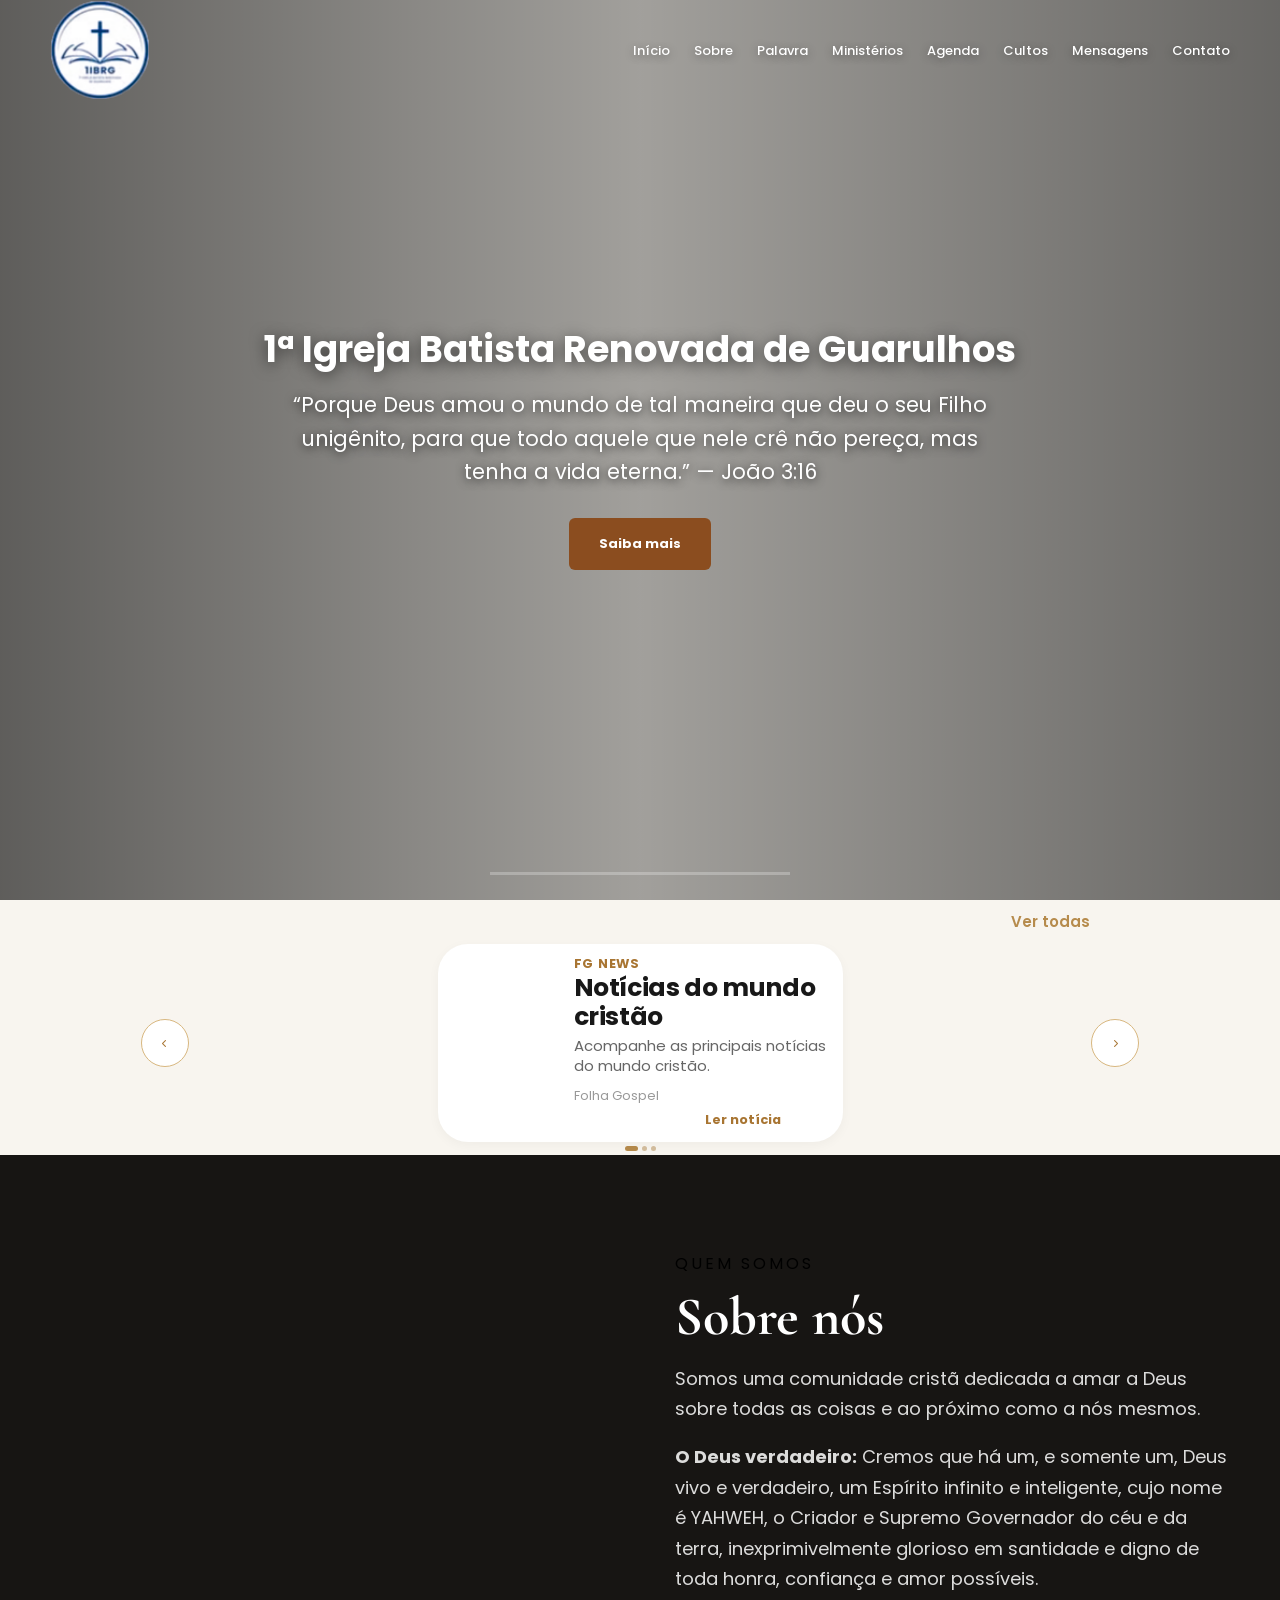
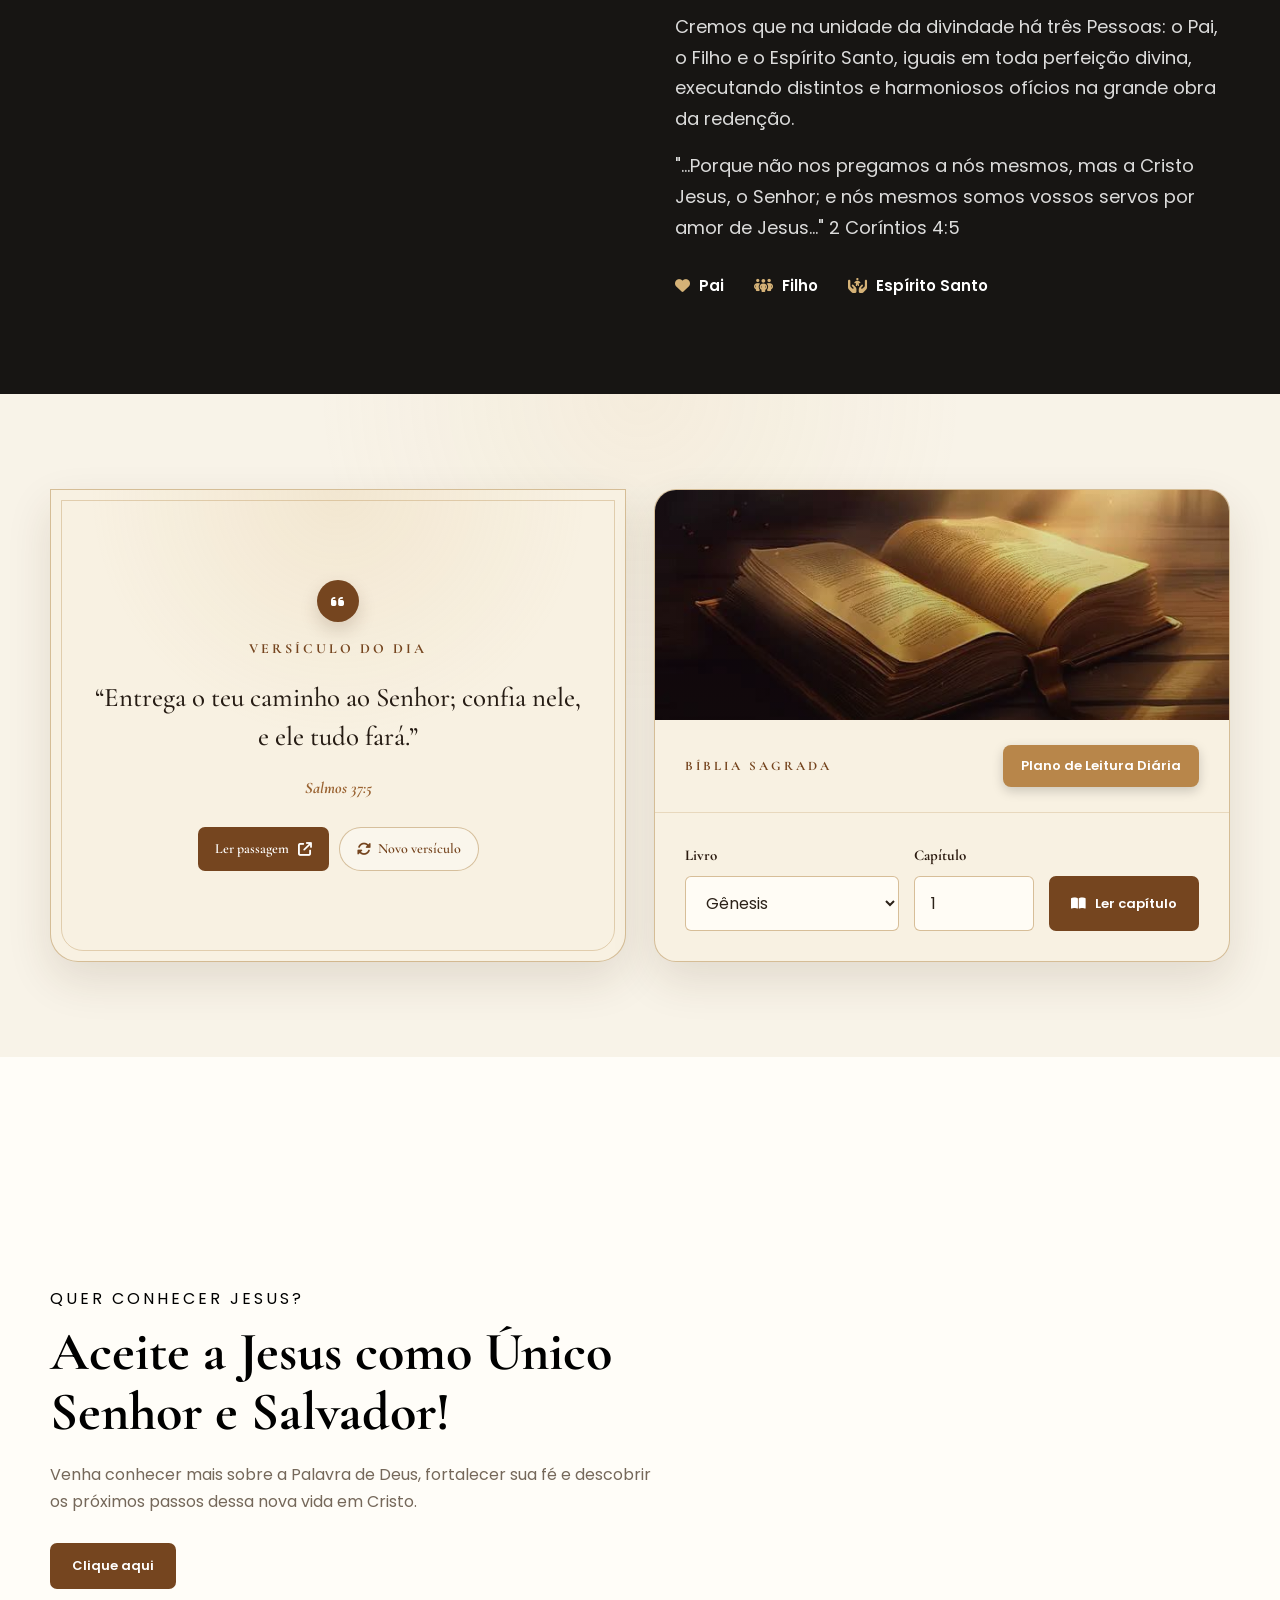
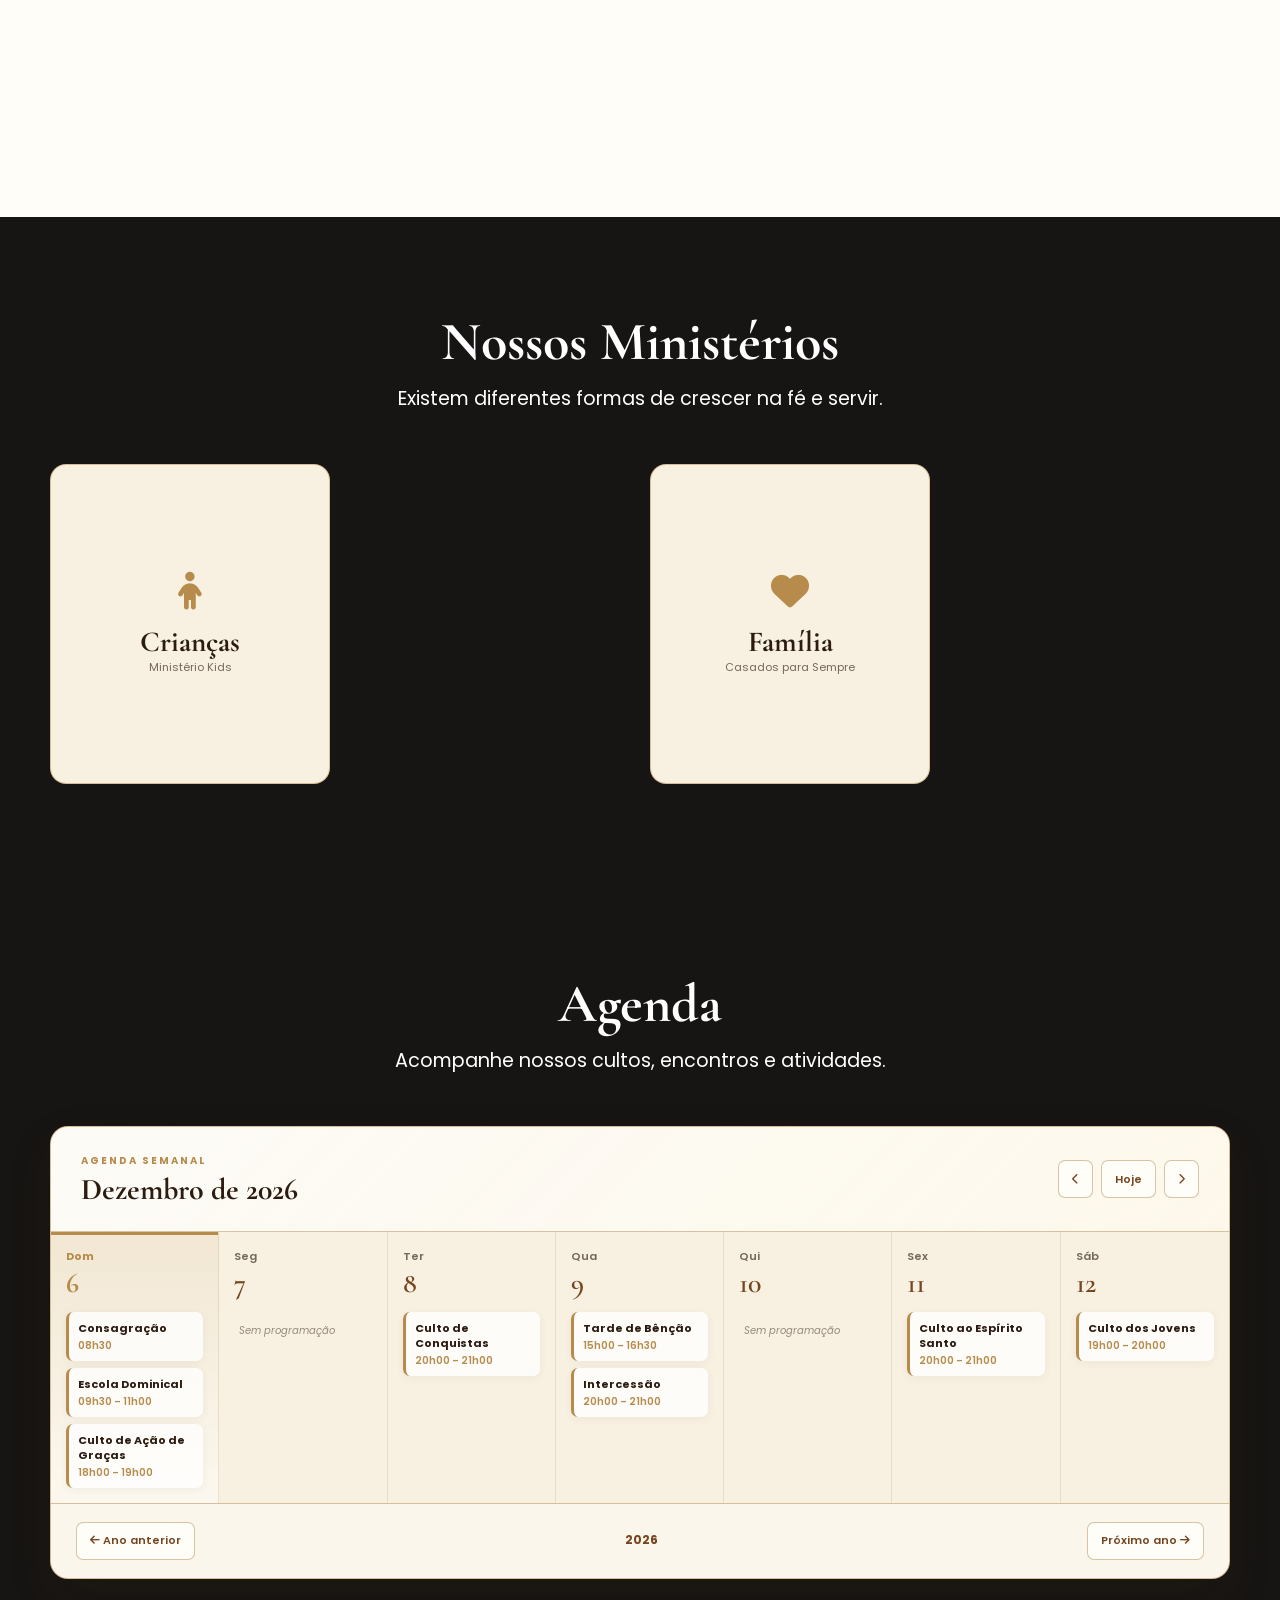
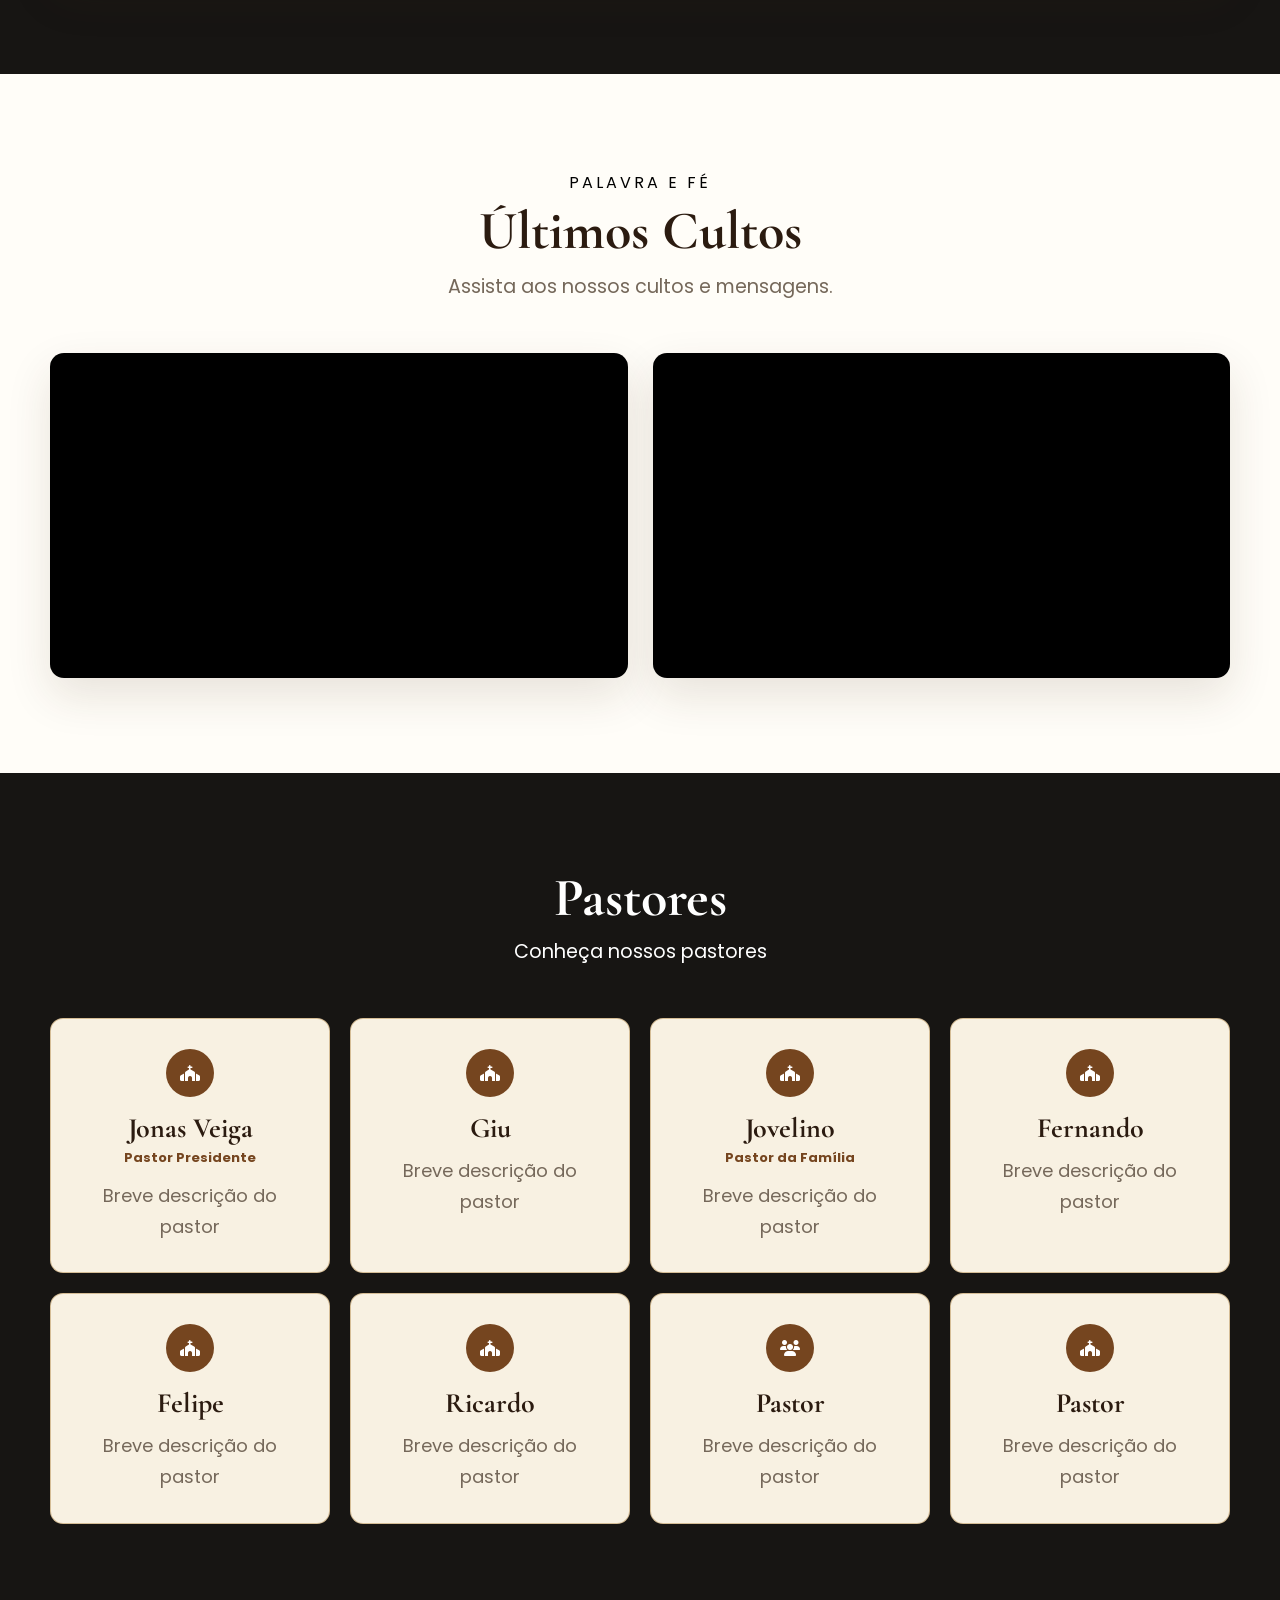
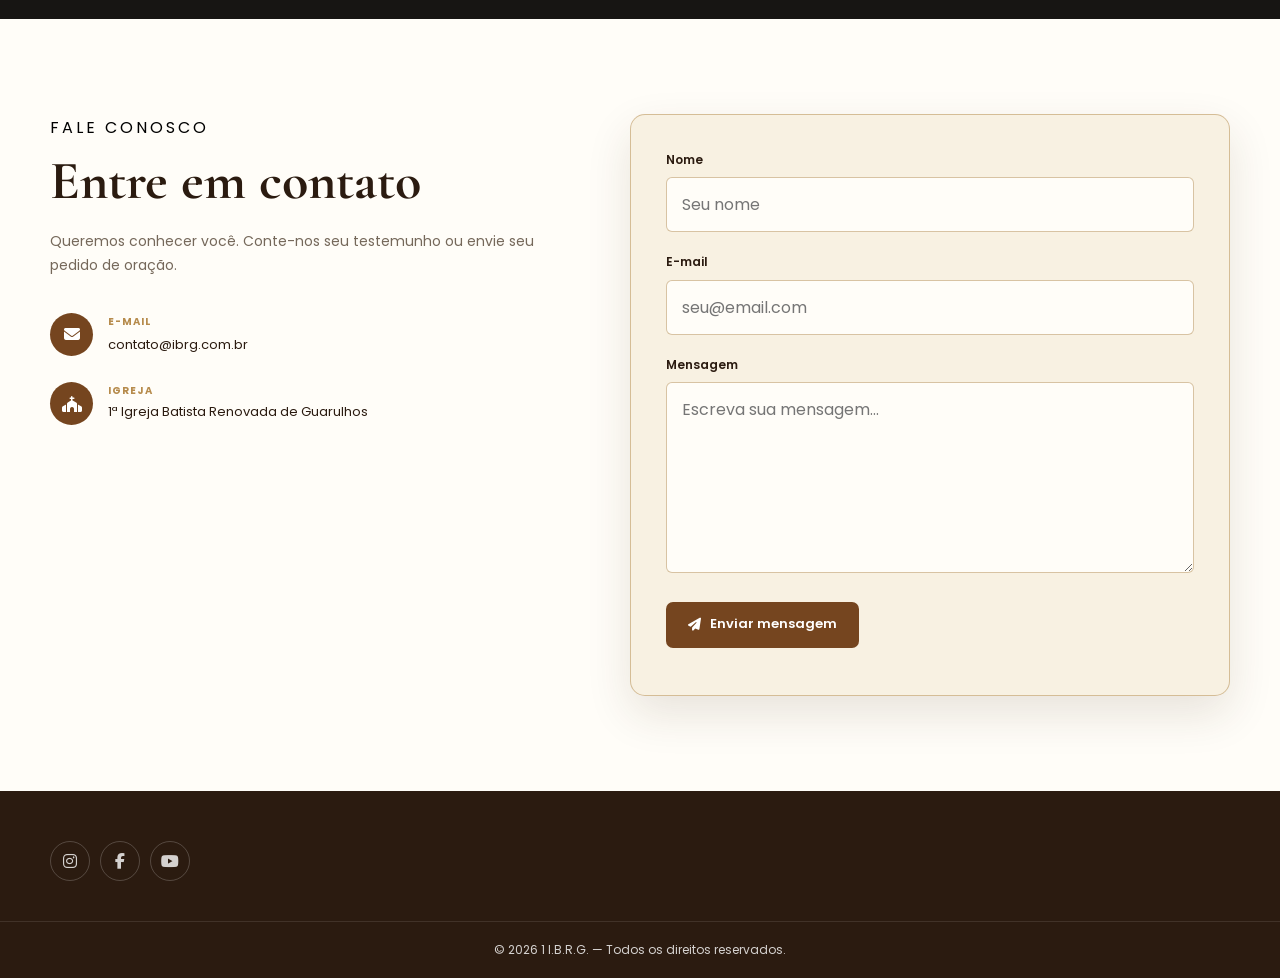
==== commit 7d83d38f: "Update" ====
--- a/index.html
+++ b/index.html
@@ -234,6 +234,12 @@
             o Filho e o Espírito Santo, iguais em toda perfeição divina,
             executando distintos e harmoniosos ofícios na grande obra
             da redenção.
+          </p>
+           <p>
+            "...Porque não nos pregamos a nós mesmos, mas a Cristo Jesus, o Senhor; 
+            e nós mesmos somos vossos servos por amor de Jesus..."
+                                                            2 Coríntios 4:5
+            
           </p>
 
           <div class="about-features">
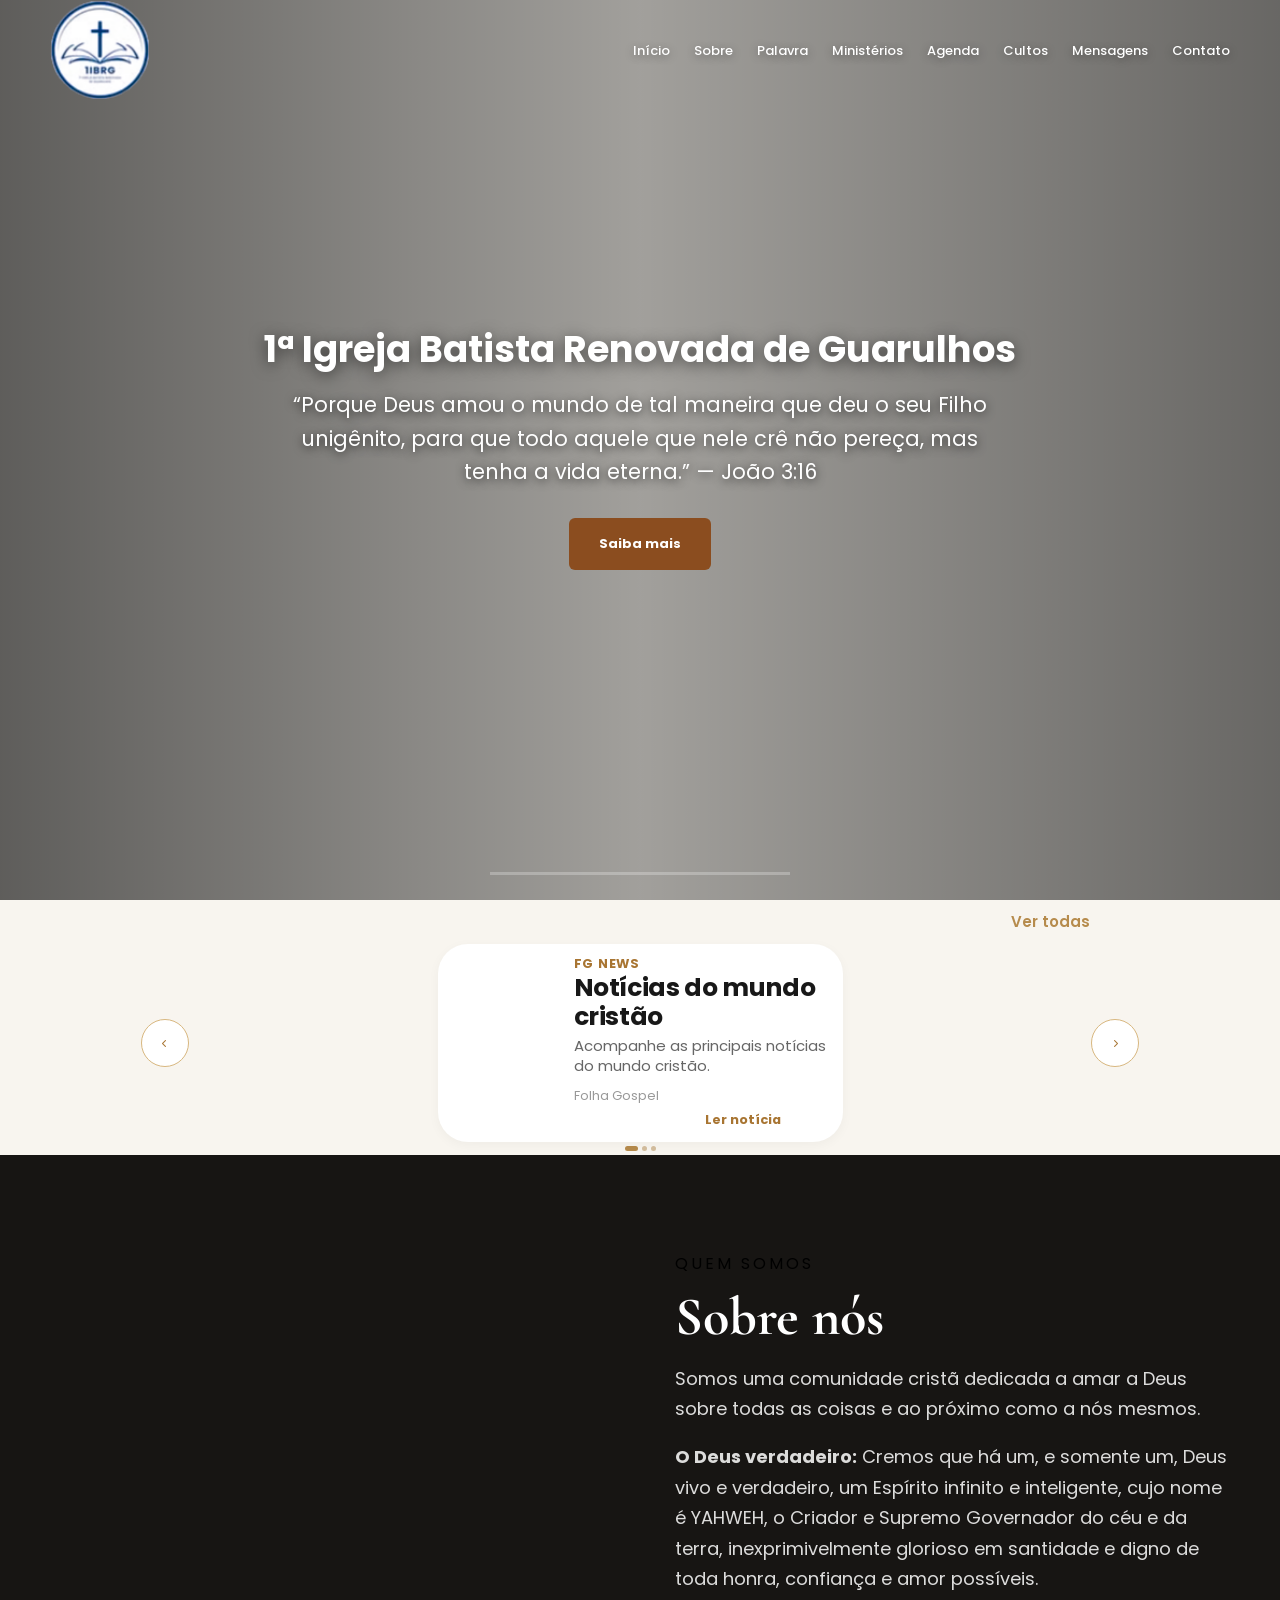
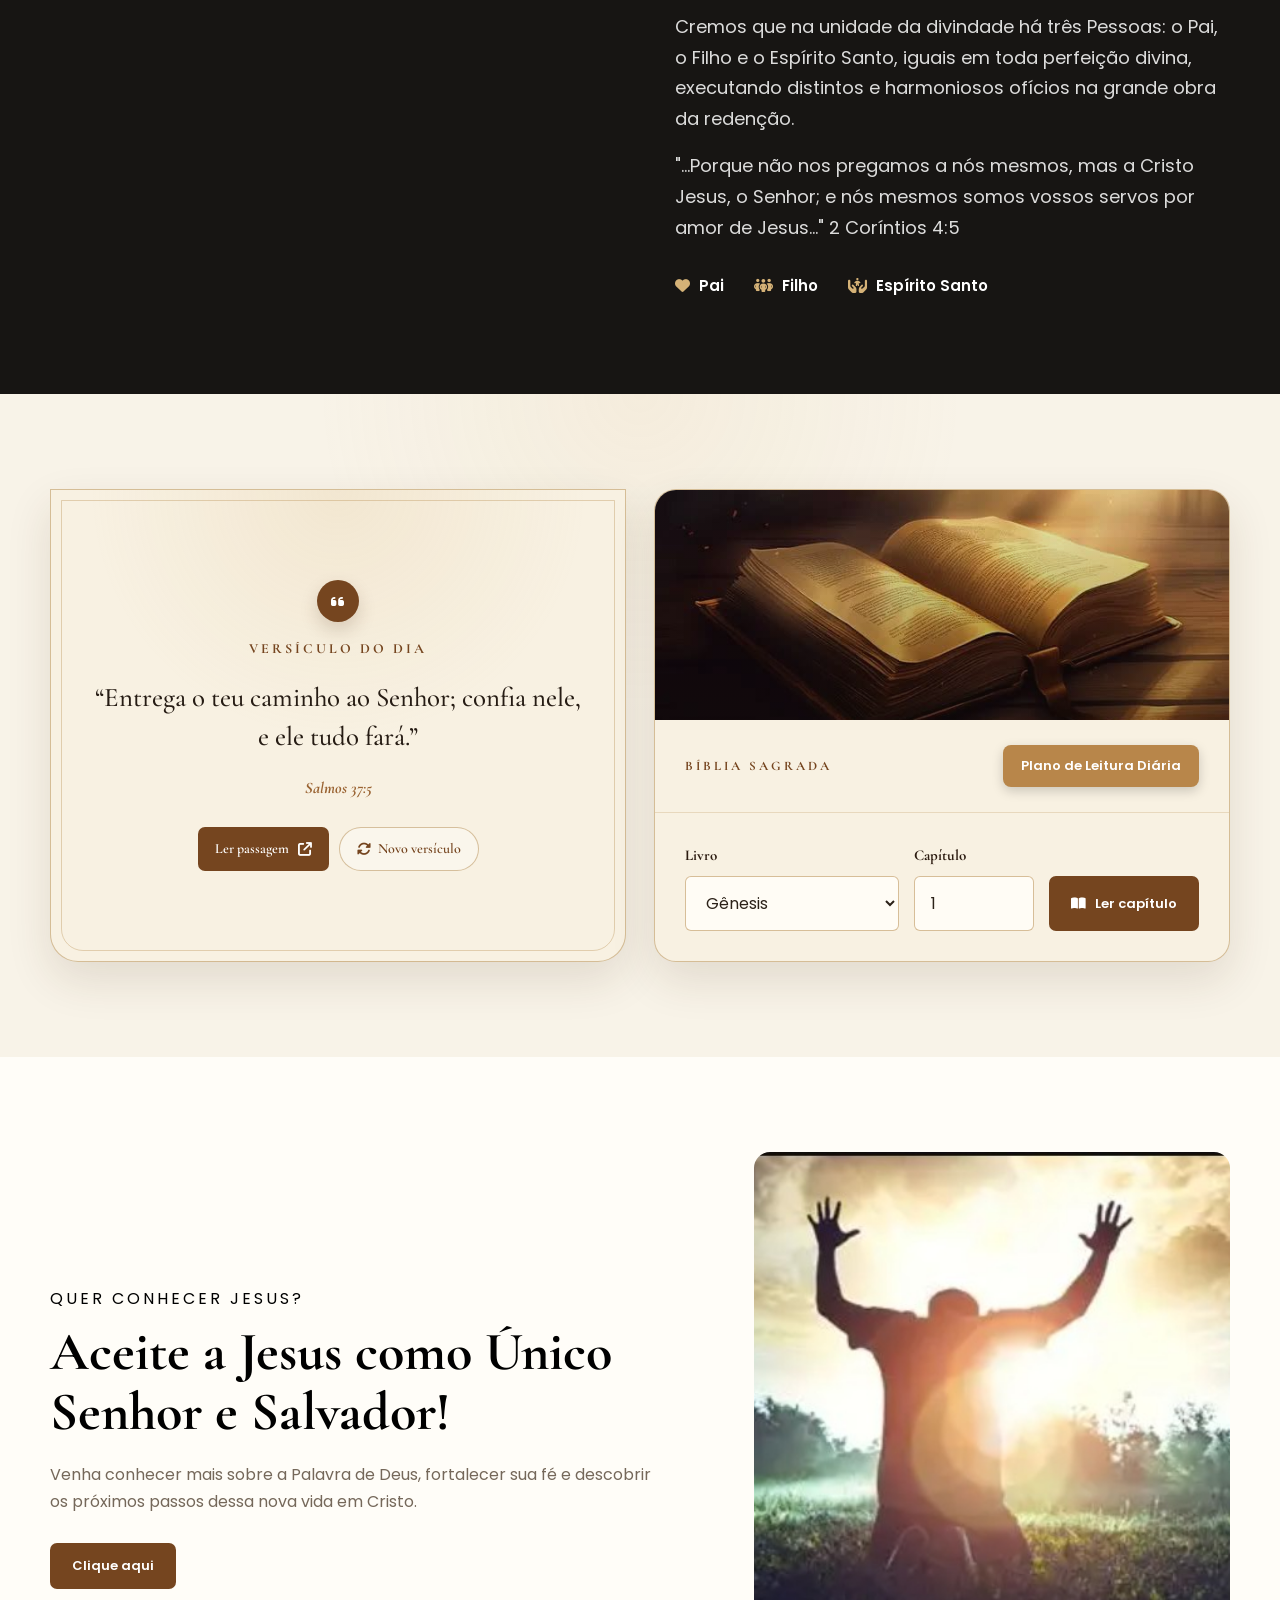
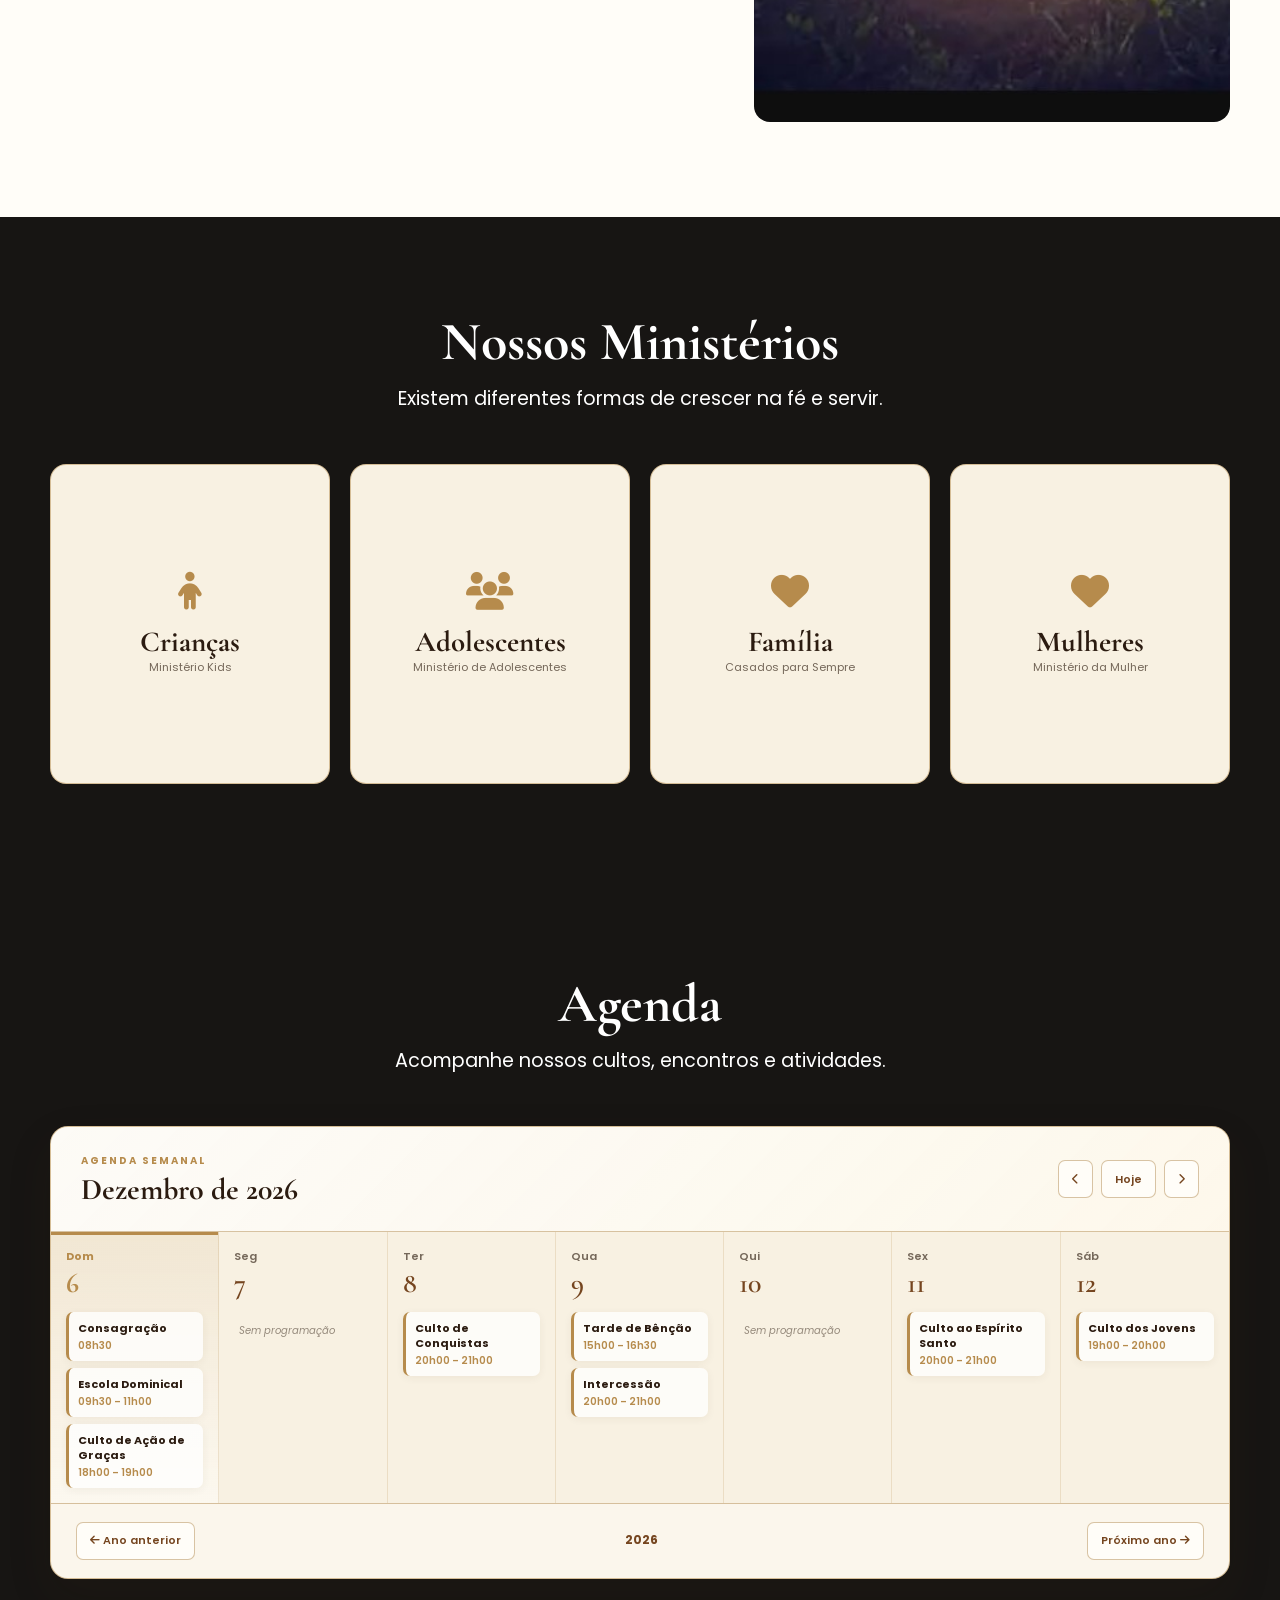
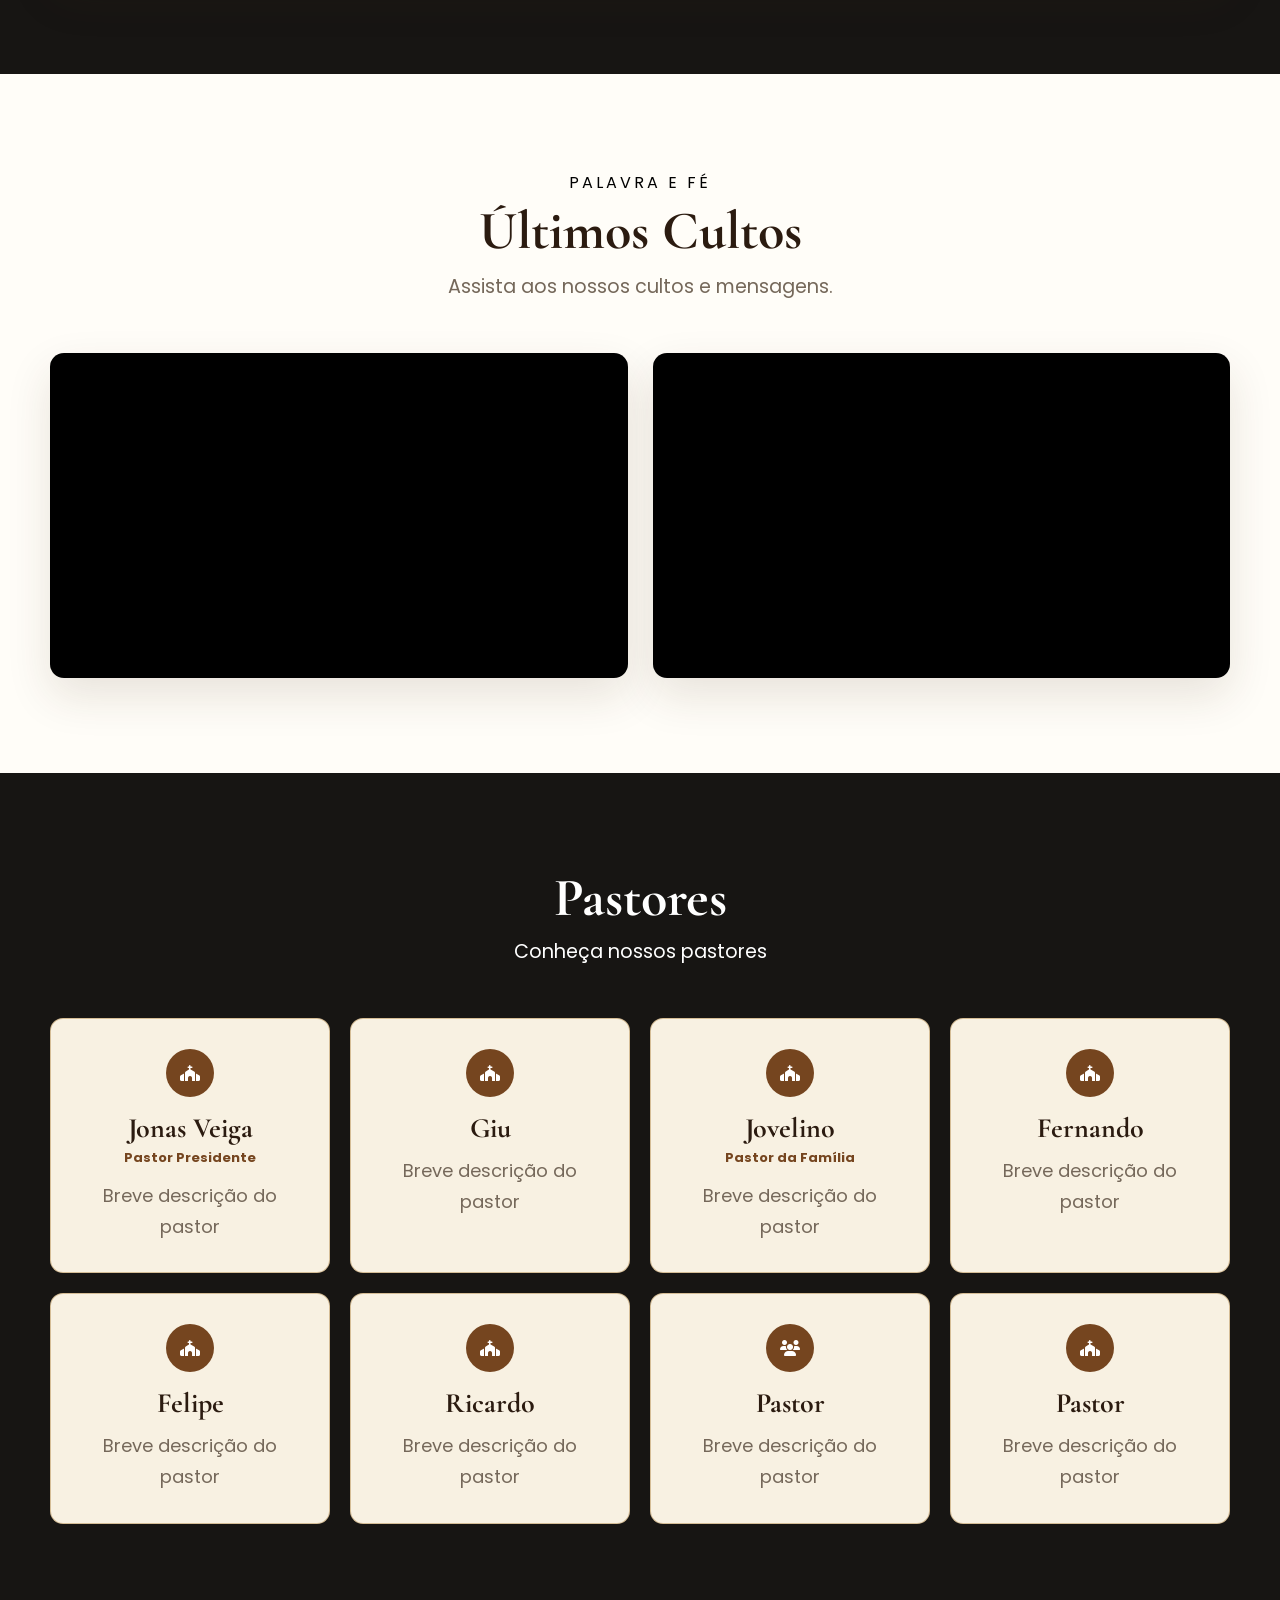
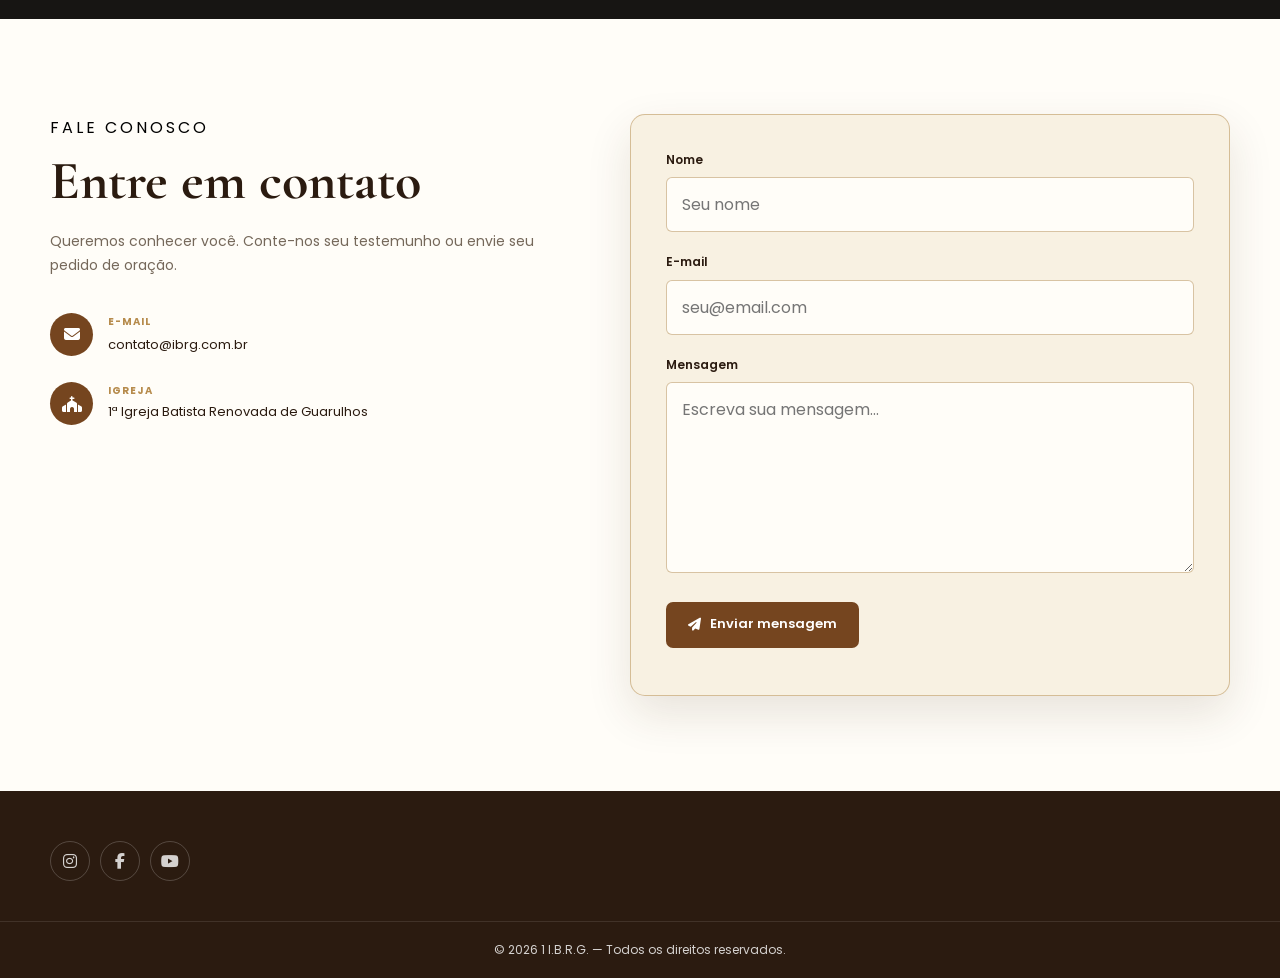
==== commit f0642d4f: "Update link to plano_de_leitura index.html" ====
--- a/index.html
+++ b/index.html
@@ -356,7 +356,7 @@
               </div>
 
               <a
-href="../church/assets/paginas/plano_de_leitura/index.html"
+href="assets/paginas/plano_de_leitura/index.html"
                 target="_blank"
                 rel="noopener noreferrer"
 class="bible-open-button"
